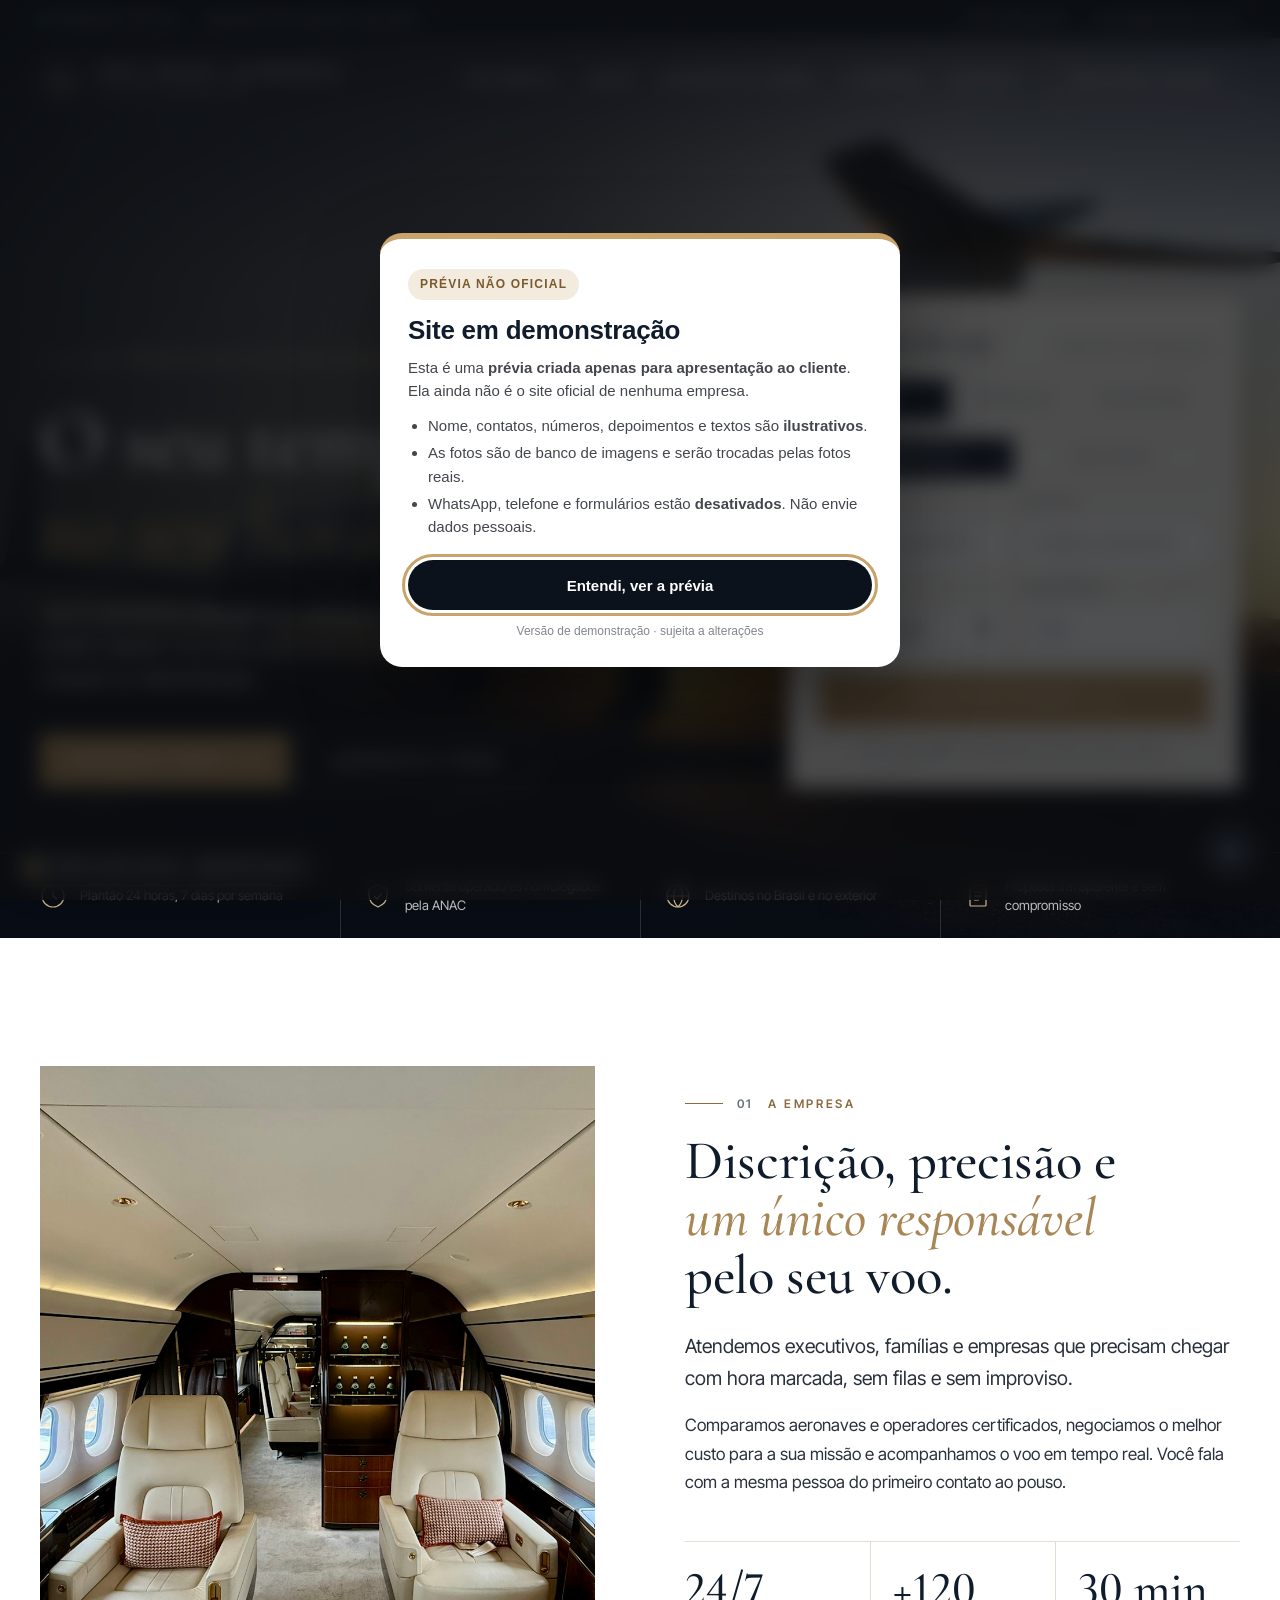
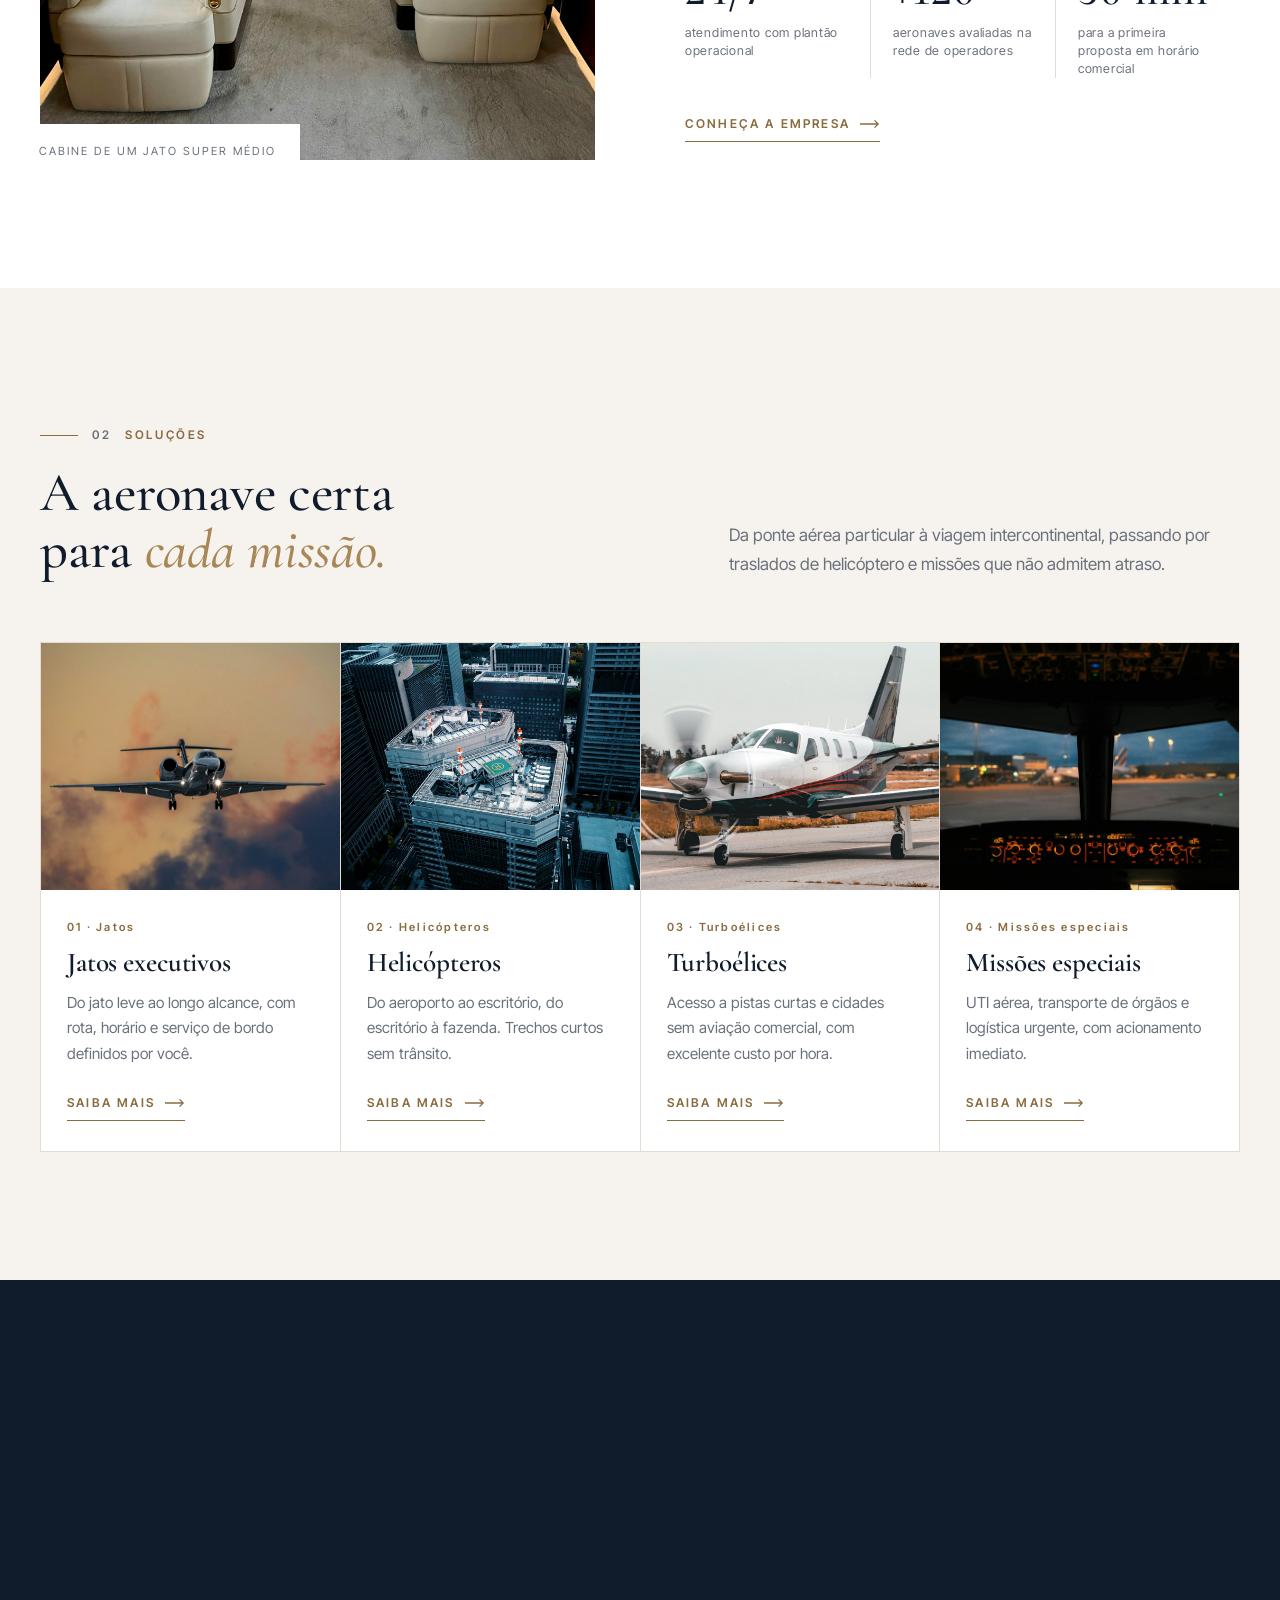
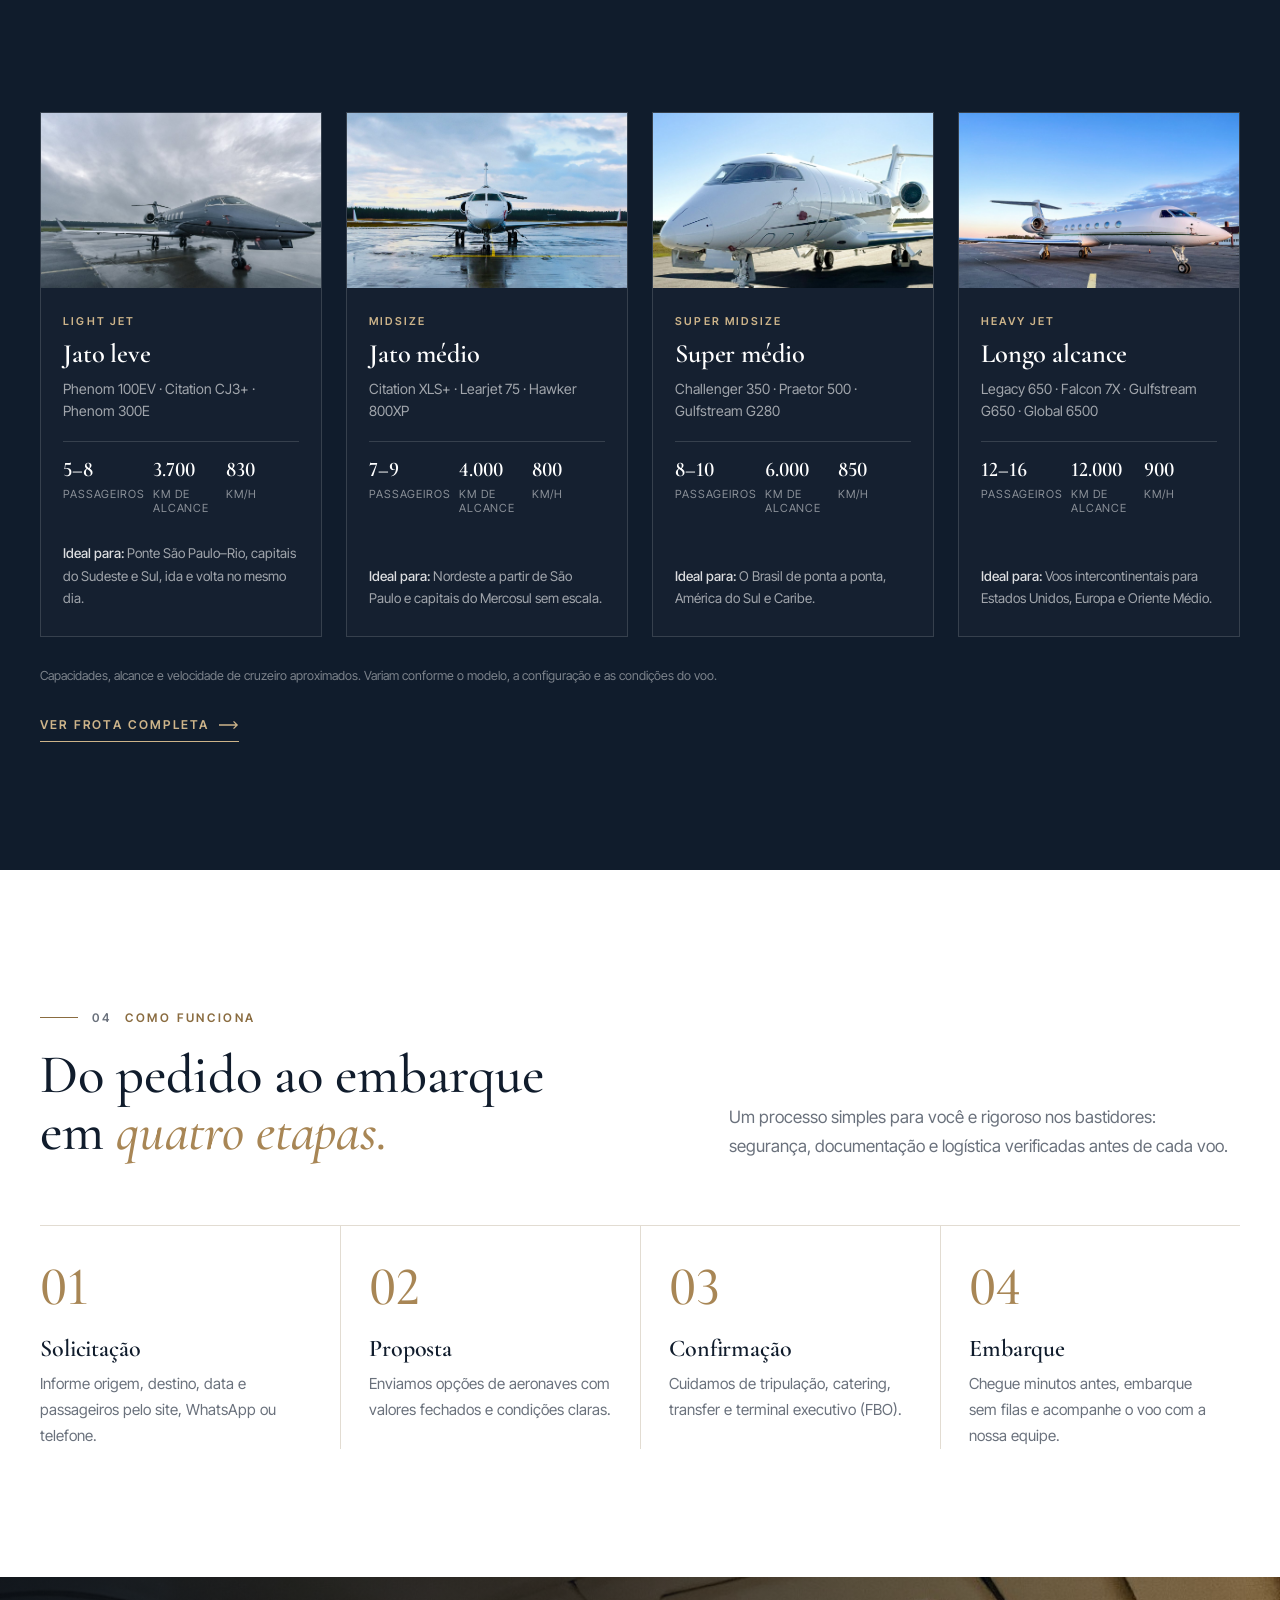
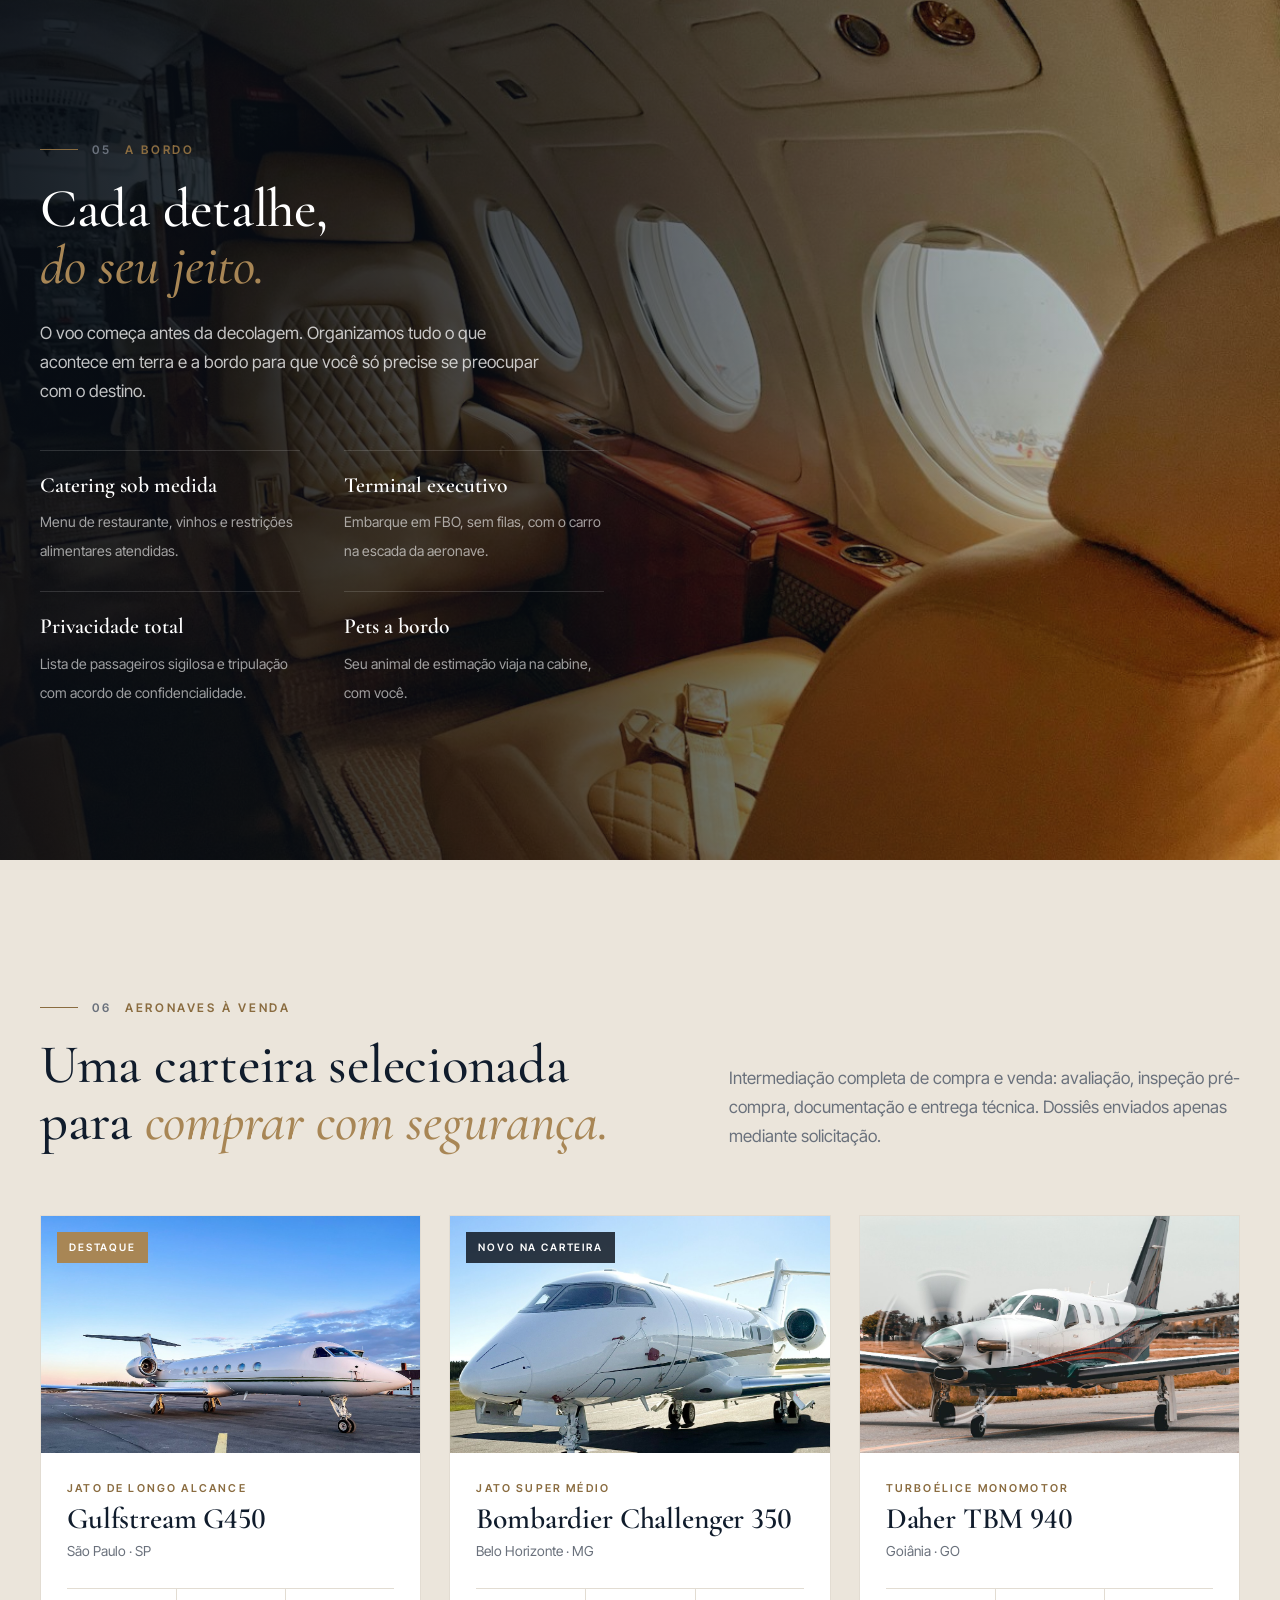
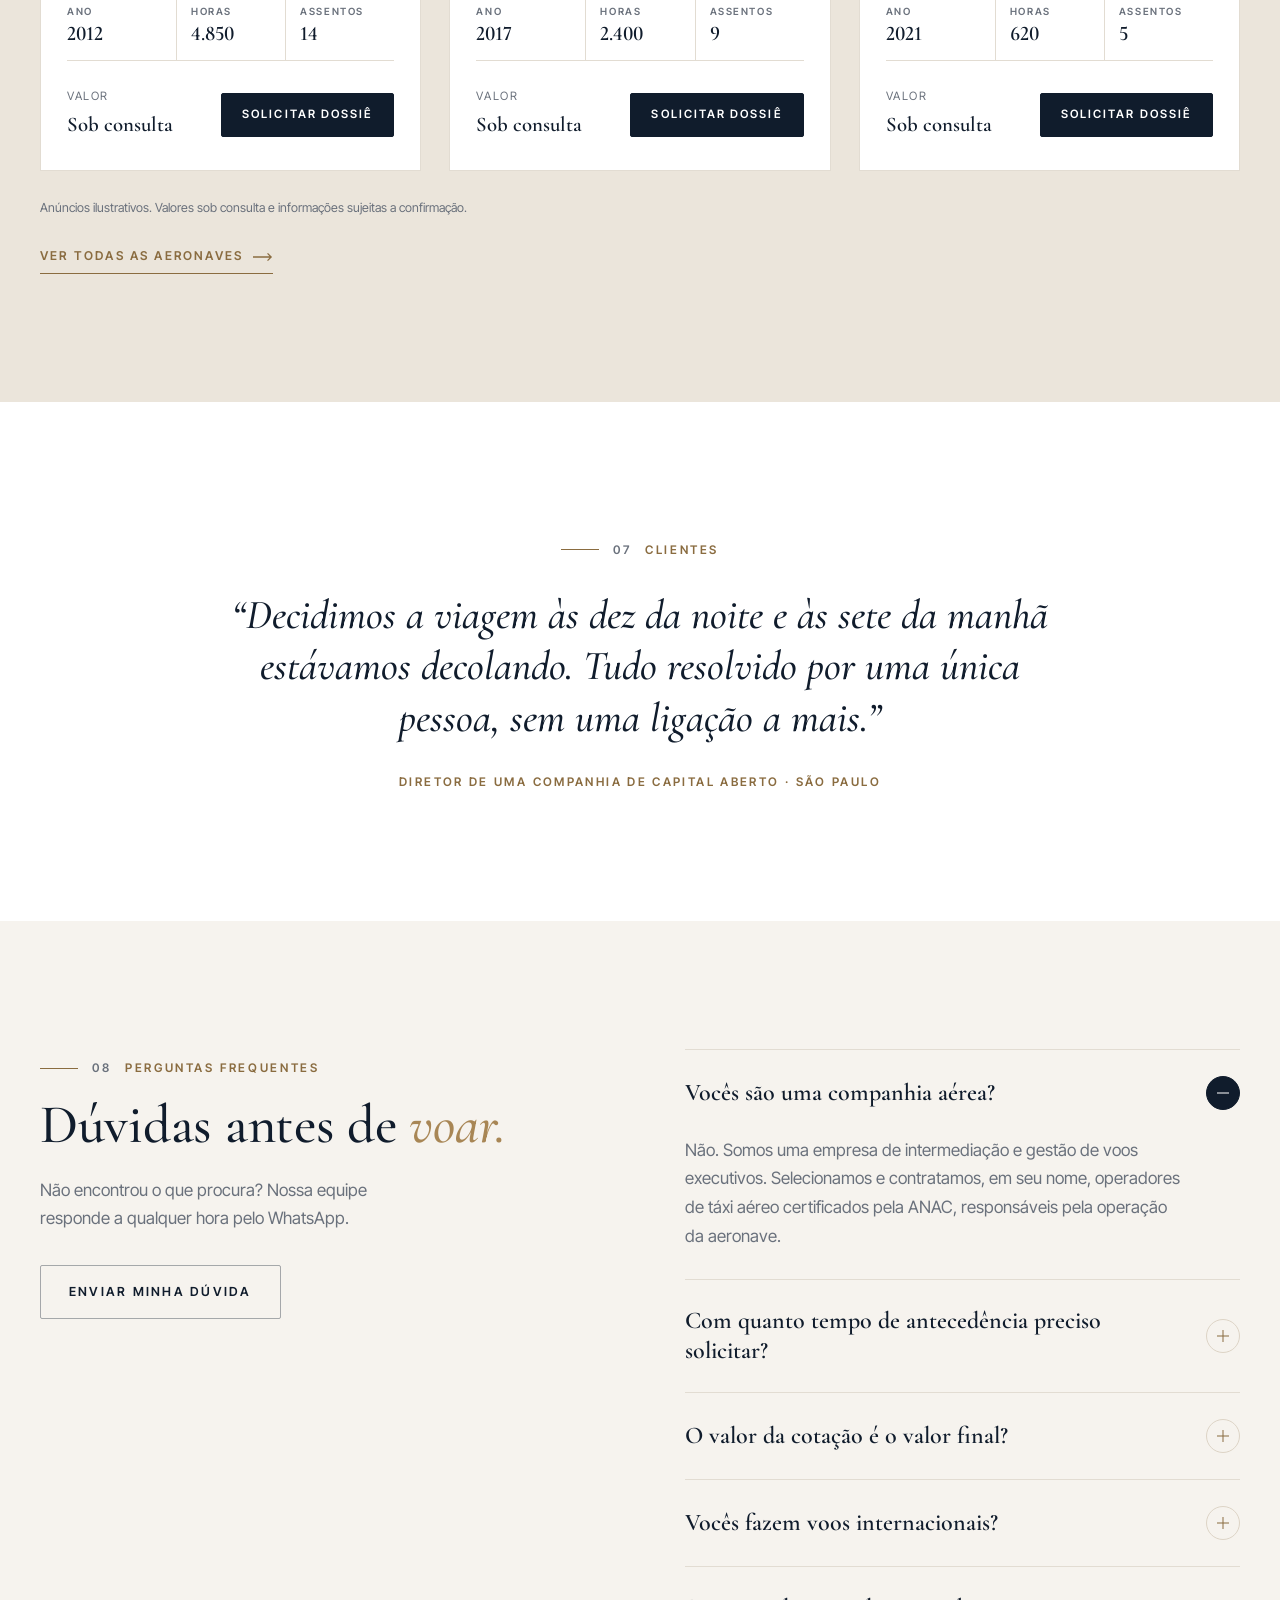
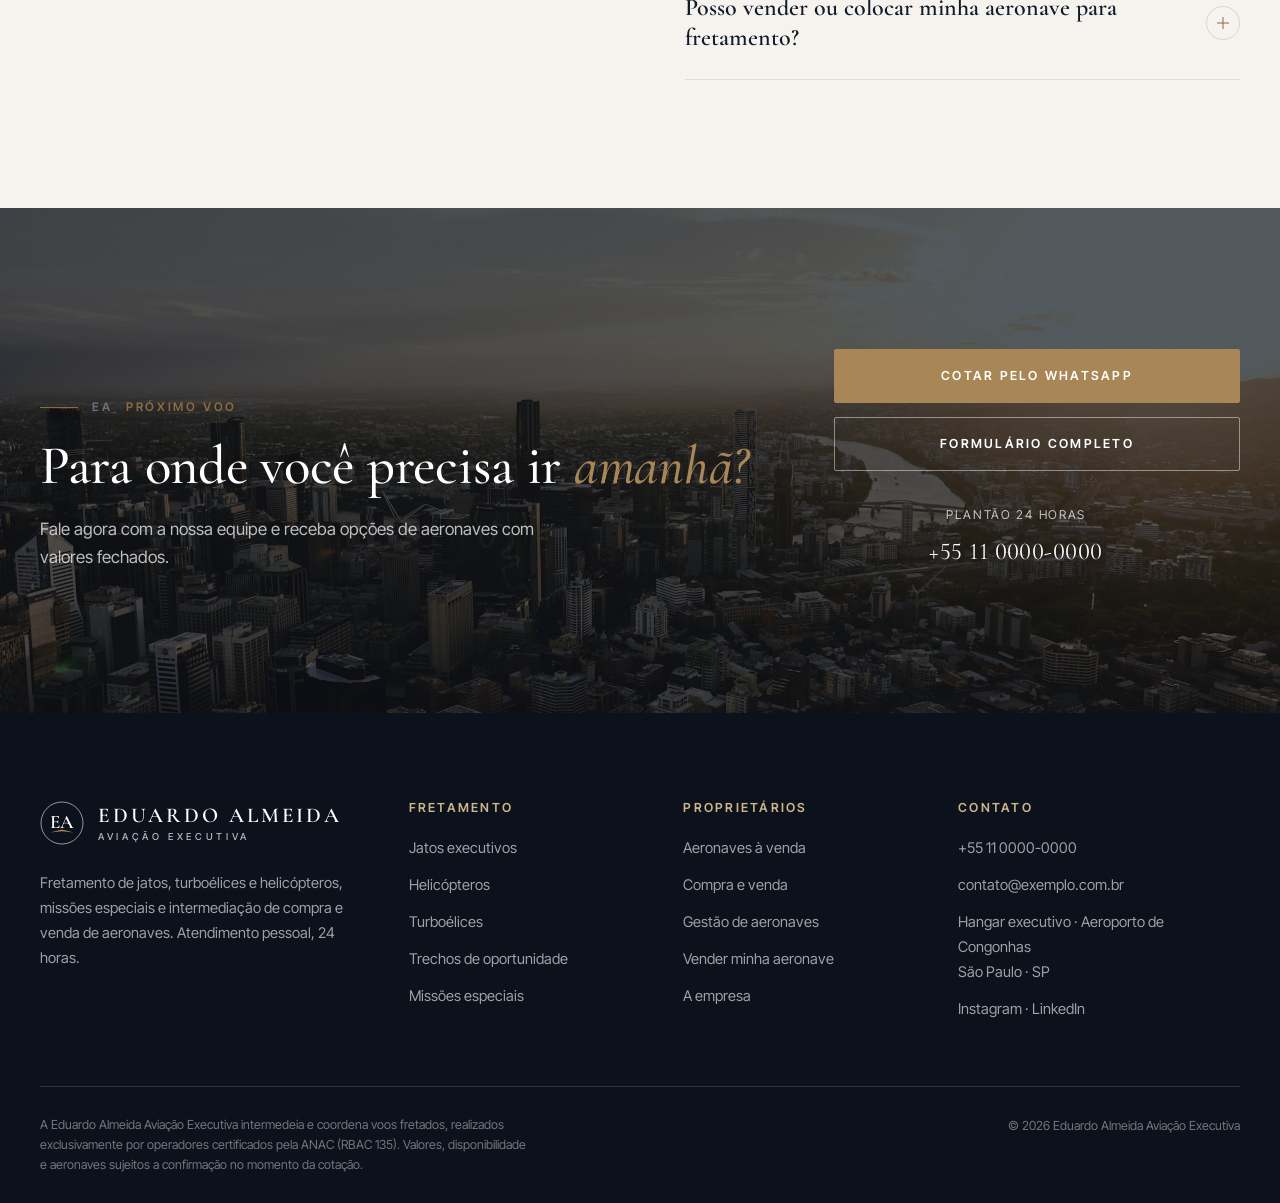
==== index.html @ 57ea8560 "Site Eduardo Almeida Aviação Executiva: 6 páginas, frota, aeronaves à venda e modo prévia Co-Authore" ====
<!DOCTYPE html>
<html lang="pt-BR">
<head>
<meta charset="utf-8">
<meta name="viewport" content="width=device-width, initial-scale=1, viewport-fit=cover">
<title>Eduardo Almeida · Aviação Executiva</title>
<meta name="description" content="Fretamento de jatos executivos, turboélices e helicópteros, missões especiais e compra e venda de aeronaves. Atendimento pessoal 24 horas.">
<meta name="robots" content="noindex, nofollow">
<meta name="theme-color" content="#0b121c">
<script>document.documentElement.classList.add("js")</script>
<link rel="preconnect" href="https://fonts.googleapis.com">
<link rel="preconnect" href="https://fonts.gstatic.com" crossorigin>
<link rel="stylesheet" href="https://fonts.googleapis.com/css2?family=Cormorant+Garamond:ital,wght@0,500;0,600;0,700;1,500&family=Inter+Tight:wght@400;500;600&display=swap">
<link rel="stylesheet" href="style.css">
<script src="preview.js"></script>
</head>
<body data-page="home">

<main id="conteudo">

  <!-- HERO -->
  <section class="hero" aria-label="Apresentação">
    <div class="hero__bg"><img src="img/hero-jato.jpg" alt="" width="2200" height="1467" fetchpriority="high"></div>
    <div class="hero__wrap">
      <div class="wrap hero__grid">
        <div>
          <span class="label"><b>EA</b> Aviação executiva sob demanda</span>
          <h1>O seu tempo, <em>no seu horário.</em></h1>
          <p class="hero__lead lead">Jatos executivos, turboélices e helicópteros para agendas que não podem esperar. Um único ponto de contato cuida de cada detalhe, da cotação ao desembarque.</p>
          <div class="hero__actions">
            <a class="btn" href="#frota">Conhecer a frota <svg class="arr" viewBox="0 0 22 10" aria-hidden="true"><path d="M0 5h20M16 1l4 4-4 4"/></svg></a>
            <a class="btn btn--light" href="aeronaves.html">Aeronaves à venda</a>
          </div>
        </div>

        <form class="quote" data-wa="Olá! Gostaria de uma cotação de voo:" data-trip id="cotacao-rapida">
          <div class="quote__t"><h2>Cotação de voo</h2><span>Resposta em minutos</span></div>
          <div class="seg" style="--n:3" role="radiogroup" aria-label="Tipo de aeronave">
            <label><input type="radio" name="aeronave" value="Jato executivo" data-label="Aeronave" checked><span>Jato</span></label>
            <label><input type="radio" name="aeronave" value="Turboélice" data-label="Aeronave"><span>Turboélice</span></label>
            <label><input type="radio" name="aeronave" value="Helicóptero" data-label="Aeronave"><span>Helicóptero</span></label>
          </div>
          <div class="seg" role="radiogroup" aria-label="Trecho">
            <label><input type="radio" name="trecho" value="Somente ida" data-label="Trecho" checked><span>Somente ida</span></label>
            <label><input type="radio" name="trecho" value="Ida e volta" data-label="Trecho"><span>Ida e volta</span></label>
          </div>
          <div class="fields">
            <label class="field"><span>Origem</span><input name="origem" data-label="Origem" placeholder="Cidade ou aeroporto" required autocomplete="off"></label>
            <label class="field"><span>Destino</span><input name="destino" data-label="Destino" placeholder="Cidade ou aeroporto" required autocomplete="off"></label>
            <label class="field"><span>Data de ida</span><input type="date" name="ida" data-label="Ida" required></label>
            <label class="field" data-volta><span>Data de volta</span><input type="date" name="volta" data-label="Volta"></label>
            <label class="field"><span>Passageiros</span>
              <select name="pax" data-label="Passageiros">
                <option>1 a 4</option><option>5 a 8</option><option>9 a 12</option><option>13 ou mais</option>
              </select>
            </label>
          </div>
          <button class="btn btn--block" type="submit">Solicitar cotação <svg class="arr" viewBox="0 0 22 10" aria-hidden="true"><path d="M0 5h20M16 1l4 4-4 4"/></svg></button>
          <p class="quote__note">Sem compromisso. Atendimento 24 horas, todos os dias.</p>
        </form>
      </div>

      <div class="hero__foot">
        <div class="wrap">
          <ul>
            <li><svg viewBox="0 0 26 26" aria-hidden="true"><circle cx="13" cy="13" r="11"/><path d="M13 7v6l4 3"/></svg>Plantão 24 horas, 7 dias por semana</li>
            <li><svg viewBox="0 0 26 26" aria-hidden="true"><path d="M13 2 4 6v6c0 6 4 10 9 12 5-2 9-6 9-12V6z"/><path d="m9 13 3 3 5-6"/></svg>Somente operadores homologados pela ANAC</li>
            <li><svg viewBox="0 0 26 26" aria-hidden="true"><circle cx="13" cy="13" r="11"/><path d="M2 13h22M13 2c3 3 4.5 7 4.5 11S16 21 13 24M13 2c-3 3-4.5 7-4.5 11S10 21 13 24"/></svg>Destinos no Brasil e no exterior</li>
            <li><svg viewBox="0 0 26 26" aria-hidden="true"><rect x="5" y="3" width="16" height="20" rx="1"/><path d="M9 9h8M9 13h8M9 17h5"/></svg>Proposta transparente e sem compromisso</li>
          </ul>
        </div>
      </div>
    </div>
  </section>

  <!-- A EMPRESA -->
  <section class="section section--paper">
    <div class="wrap split">
      <figure class="split__media rv" style="margin:0">
        <img src="img/cabine-2.jpg" alt="Cabine de jato executivo com poltronas de couro" loading="lazy" width="1600" height="1067">
        <figcaption>Cabine de um jato super médio</figcaption>
      </figure>
      <div class="split__body rv" style="--d:.1s">
        <span class="label"><b>01</b> A empresa</span>
        <h2>Discrição, precisão e <em>um único responsável</em> pelo seu voo.</h2>
        <p class="lead">Atendemos executivos, famílias e empresas que precisam chegar com hora marcada, sem filas e sem improviso.</p>
        <p>Comparamos aeronaves e operadores certificados, negociamos o melhor custo para a sua missão e acompanhamos o voo em tempo real. Você fala com a mesma pessoa do primeiro contato ao pouso.</p>
        <div class="stats">
          <div><b>24/7</b><span>atendimento com plantão operacional</span></div>
          <div><b>+120</b><span>aeronaves avaliadas na rede de operadores</span></div>
          <div><b>30 min</b><span>para a primeira proposta em horário comercial</span></div>
        </div>
        <a class="link" href="sobre.html">Conheça a empresa <svg class="arr" viewBox="0 0 22 10" aria-hidden="true"><path d="M0 5h20M16 1l4 4-4 4"/></svg></a>
      </div>
    </div>
  </section>

  <!-- SOLUÇÕES -->
  <section class="section">
    <div class="wrap">
      <div class="head rv">
        <div>
          <span class="label"><b>02</b> Soluções</span>
          <h2>A aeronave certa para <em>cada missão.</em></h2>
        </div>
        <p>Da ponte aérea particular à viagem intercontinental, passando por traslados de helicóptero e missões que não admitem atraso.</p>
      </div>
      <div class="services">
        <article class="svc rv">
          <div class="svc__img"><img src="img/jato-voo.jpg" alt="Jato executivo em voo ao entardecer" loading="lazy" width="800" height="660"></div>
          <div class="svc__b">
            <span class="svc__n">01 · Jatos</span>
            <h3>Jatos executivos</h3>
            <p>Do jato leve ao longo alcance, com rota, horário e serviço de bordo definidos por você.</p>
            <a class="link" href="servicos.html#jatos">Saiba mais <svg class="arr" viewBox="0 0 22 10" aria-hidden="true"><path d="M0 5h20M16 1l4 4-4 4"/></svg></a>
          </div>
        </article>
        <article class="svc rv" style="--d:.08s">
          <div class="svc__img"><img src="img/heliponto.jpg" alt="Heliponto no topo de edifício corporativo" loading="lazy" width="800" height="660"></div>
          <div class="svc__b">
            <span class="svc__n">02 · Helicópteros</span>
            <h3>Helicópteros</h3>
            <p>Do aeroporto ao escritório, do escritório à fazenda. Trechos curtos sem trânsito.</p>
            <a class="link" href="servicos.html#helicopteros">Saiba mais <svg class="arr" viewBox="0 0 22 10" aria-hidden="true"><path d="M0 5h20M16 1l4 4-4 4"/></svg></a>
          </div>
        </article>
        <article class="svc rv" style="--d:.16s">
          <div class="svc__img"><img src="img/turbo-tbm.jpg" alt="Turboélice executivo na pista" loading="lazy" width="800" height="660"></div>
          <div class="svc__b">
            <span class="svc__n">03 · Turboélices</span>
            <h3>Turboélices</h3>
            <p>Acesso a pistas curtas e cidades sem aviação comercial, com excelente custo por hora.</p>
            <a class="link" href="servicos.html#turboelices">Saiba mais <svg class="arr" viewBox="0 0 22 10" aria-hidden="true"><path d="M0 5h20M16 1l4 4-4 4"/></svg></a>
          </div>
        </article>
        <article class="svc rv" style="--d:.24s">
          <div class="svc__img"><img src="img/cockpit.jpg" alt="Cabine de comando à noite" loading="lazy" width="800" height="660"></div>
          <div class="svc__b">
            <span class="svc__n">04 · Missões especiais</span>
            <h3>Missões especiais</h3>
            <p>UTI aérea, transporte de órgãos e logística urgente, com acionamento imediato.</p>
            <a class="link" href="servicos.html#missoes">Saiba mais <svg class="arr" viewBox="0 0 22 10" aria-hidden="true"><path d="M0 5h20M16 1l4 4-4 4"/></svg></a>
          </div>
        </article>
      </div>
    </div>
  </section>

  <!-- FROTA -->
  <section class="section section--dark" id="frota">
    <div class="wrap">
      <div class="head rv">
        <div>
          <span class="label"><b>03</b> Frota</span>
          <h2>Categorias para cada distância e <em>cada grupo.</em></h2>
        </div>
        <p>Trabalhamos com uma rede de operadores certificados para indicar a aeronave mais adequada ao trecho, ao número de passageiros e ao seu orçamento.</p>
      </div>
      <div class="tabs rv" role="tablist" aria-label="Categorias da frota" data-filter="#frota-home">
        <button type="button" role="tab" data-cat="jatos" aria-selected="true">Jatos executivos</button>
        <button type="button" role="tab" data-cat="turbo" aria-selected="false">Turboélices</button>
        <button type="button" role="tab" data-cat="heli" aria-selected="false">Helicópteros</button>
      </div>
      <div class="fleet" id="frota-home" data-frota></div>
      <p class="fleet-note">Capacidades, alcance e velocidade de cruzeiro aproximados. Variam conforme o modelo, a configuração e as condições do voo.</p>
      <a class="link" style="margin-top:28px" href="frota.html">Ver frota completa <svg class="arr" viewBox="0 0 22 10" aria-hidden="true"><path d="M0 5h20M16 1l4 4-4 4"/></svg></a>
    </div>
  </section>

  <!-- COMO FUNCIONA -->
  <section class="section section--paper">
    <div class="wrap">
      <div class="head rv">
        <div>
          <span class="label"><b>04</b> Como funciona</span>
          <h2>Do pedido ao embarque em <em>quatro etapas.</em></h2>
        </div>
        <p>Um processo simples para você e rigoroso nos bastidores: segurança, documentação e logística verificadas antes de cada voo.</p>
      </div>
      <ol class="steps">
        <li class="rv"><h3>Solicitação</h3><p>Informe origem, destino, data e passageiros pelo site, WhatsApp ou telefone.</p></li>
        <li class="rv" style="--d:.08s"><h3>Proposta</h3><p>Enviamos opções de aeronaves com valores fechados e condições claras.</p></li>
        <li class="rv" style="--d:.16s"><h3>Confirmação</h3><p>Cuidamos de tripulação, catering, transfer e terminal executivo (FBO).</p></li>
        <li class="rv" style="--d:.24s"><h3>Embarque</h3><p>Chegue minutos antes, embarque sem filas e acompanhe o voo com a nossa equipe.</p></li>
      </ol>
    </div>
  </section>

  <!-- EXPERIÊNCIA -->
  <section class="feature">
    <img src="img/cabine-couro.jpg" alt="" loading="lazy" width="1200" height="800">
    <div class="wrap rv">
      <span class="label"><b>05</b> A bordo</span>
      <h2>Cada detalhe, <em>do seu jeito.</em></h2>
      <p>O voo começa antes da decolagem. Organizamos tudo o que acontece em terra e a bordo para que você só precise se preocupar com o destino.</p>
      <div class="perks">
        <div><b>Catering sob medida</b><span>Menu de restaurante, vinhos e restrições alimentares atendidas.</span></div>
        <div><b>Terminal executivo</b><span>Embarque em FBO, sem filas, com o carro na escada da aeronave.</span></div>
        <div><b>Privacidade total</b><span>Lista de passageiros sigilosa e tripulação com acordo de confidencialidade.</span></div>
        <div><b>Pets a bordo</b><span>Seu animal de estimação viaja na cabine, com você.</span></div>
      </div>
    </div>
  </section>

  <!-- AERONAVES À VENDA -->
  <section class="section section--stone">
    <div class="wrap">
      <div class="head rv">
        <div>
          <span class="label"><b>06</b> Aeronaves à venda</span>
          <h2>Uma carteira selecionada para <em>comprar com segurança.</em></h2>
        </div>
        <p>Intermediação completa de compra e venda: avaliação, inspeção pré-compra, documentação e entrega técnica. Dossiês enviados apenas mediante solicitação.</p>
      </div>
      <div class="listings" data-venda="3"></div>
      <p class="disclaimer">Anúncios ilustrativos. Valores sob consulta e informações sujeitas a confirmação.</p>
      <a class="link" style="margin-top:28px" href="aeronaves.html">Ver todas as aeronaves <svg class="arr" viewBox="0 0 22 10" aria-hidden="true"><path d="M0 5h20M16 1l4 4-4 4"/></svg></a>
    </div>
  </section>

  <!-- DEPOIMENTO -->
  <section class="section section--paper">
    <div class="wrap quote-block rv">
      <span class="label"><b>07</b> Clientes</span>
      <blockquote style="margin-top:30px">“Decidimos a viagem às dez da noite e às sete da manhã estávamos decolando. Tudo resolvido por uma única pessoa, sem uma ligação a mais.”</blockquote>
      <cite>Diretor de uma companhia de capital aberto · São Paulo</cite>
    </div>
  </section>

  <!-- FAQ -->
  <section class="section">
    <div class="wrap split split--top">
      <div class="rv">
        <span class="label"><b>08</b> Perguntas frequentes</span>
        <h2 style="margin-top:18px">Dúvidas antes de <em>voar.</em></h2>
        <p style="margin-top:22px;color:var(--mute);max-width:40ch">Não encontrou o que procura? Nossa equipe responde a qualquer hora pelo WhatsApp.</p>
        <a class="btn btn--line" style="margin-top:32px" data-wa-msg="Olá! Tenho uma dúvida sobre voo executivo." href="#">Enviar minha dúvida</a>
      </div>
      <div class="faq rv" style="--d:.1s">
        <details open><summary>Vocês são uma companhia aérea?<i aria-hidden="true"></i></summary><p>Não. Somos uma empresa de intermediação e gestão de voos executivos. Selecionamos e contratamos, em seu nome, operadores de táxi aéreo certificados pela ANAC, responsáveis pela operação da aeronave.</p></details>
        <details><summary>Com quanto tempo de antecedência preciso solicitar?<i aria-hidden="true"></i></summary><p>Quanto antes, mais opções. Mas organizamos voos com poucas horas de antecedência, inclusive à noite, nos fins de semana e em feriados, conforme a disponibilidade das aeronaves.</p></details>
        <details><summary>O valor da cotação é o valor final?<i aria-hidden="true"></i></summary><p>Sim. A proposta informa o valor total da aeronave para a missão, com taxas aeroportuárias, pernoite da tripulação e reposicionamento. Qualquer item opcional, como catering especial, aparece separado.</p></details>
        <details><summary>Vocês fazem voos internacionais?<i aria-hidden="true"></i></summary><p>Sim. Coordenamos autorizações de sobrevoo, despacho aduaneiro, imigração e escalas técnicas para destinos na América do Sul, Estados Unidos, Europa e outros continentes.</p></details>
        <details><summary>Posso vender ou colocar minha aeronave para fretamento?<i aria-hidden="true"></i></summary><p>Sim. Fazemos a avaliação de mercado, a divulgação discreta para compradores qualificados e todo o acompanhamento da negociação. Também apresentamos opções de gestão e agregação a operadores para gerar receita com a aeronave.</p></details>
      </div>
    </div>
  </section>

  <!-- CTA -->
  <section class="cta">
    <img src="img/cidade.jpg" alt="" loading="lazy" width="2000" height="1333">
    <div class="wrap">
      <div class="rv">
        <span class="label"><b>EA</b> Próximo voo</span>
        <h2>Para onde você precisa ir <em>amanhã?</em></h2>
        <p>Fale agora com a nossa equipe e receba opções de aeronaves com valores fechados.</p>
      </div>
      <div class="cta__actions rv" style="--d:.1s">
        <a class="btn" data-wa-msg="Olá! Gostaria de cotar um voo executivo." href="#">Cotar pelo WhatsApp</a>
        <a class="btn btn--light" href="contato.html#cotacao">Formulário completo</a>
        <p class="cta__phone">Plantão 24 horas<a data-tel href="#">+55 11 0000-0000</a></p>
      </div>
    </div>
  </section>
</main>

<script src="script.js"></script>
</body>
</html>
---- style.css ----
/* Eduardo Almeida · Aviação Executiva
   Linguagem corporativa para clientes de ticket alto:
   navy profundo + marfim + toques de champanhe, serifa de display (Cormorant Garamond)
   com sans de leitura (Inter Tight), grade rígida, filetes finos e cantos retos. */
:root {
  --ink: #0b121c;
  --navy: #101c2c;
  --navy-2: #172840;
  --navy-3: #22385a;
  --ivory: #f6f3ee;
  --stone: #ebe5db;
  --stone-2: #ddd4c6;
  --paper: #ffffff;
  --brass: #a88655;
  --brass-dk: #8a6c40;
  --brass-lt: #cdb48a;
  --text: #29313c;
  --mute: #6a717c;
  --line: #e2dcd2;
  --line-dk: rgba(255, 255, 255, .14);
  --wa: #1f9d55;

  --serif: "Cormorant Garamond", "Times New Roman", Georgia, serif;
  --sans: "Inter Tight", "Helvetica Neue", Arial, sans-serif;

  --max: 1240px;
  --gutter: clamp(20px, 4vw, 40px);
  --section: clamp(72px, 10vw, 140px);
  --r: 2px;
  --ease: cubic-bezier(.2, .7, .2, 1);
  --head-h: 84px;
  color-scheme: light;
}

*, *::before, *::after { box-sizing: border-box; }
[hidden] { display: none !important; }
html { scroll-behavior: smooth; scroll-padding-top: 110px; -webkit-text-size-adjust: 100%; }
body {
  margin: 0; font-family: var(--sans); font-size: 1.0625rem; line-height: 1.7; font-weight: 400;
  color: var(--text); background: var(--ivory); overflow-x: hidden; -webkit-font-smoothing: antialiased; font-variant-numeric: lining-nums;
}
img { max-width: 100%; height: auto; display: block; }
a { color: inherit; text-decoration: none; }
b, strong { font-weight: 600; }
p { margin: 0; }
h1, h2, h3, h4 { margin: 0; font-family: var(--serif); font-weight: 600; color: var(--navy); line-height: 1.05; text-wrap: balance; letter-spacing: -.005em; }
h1 { font-size: clamp(2.9rem, 1.6rem + 4.6vw, 5.6rem); font-weight: 500; }
h2 { font-size: clamp(2.2rem, 1.5rem + 2.4vw, 3.6rem); font-weight: 500; }
h3 { font-size: clamp(1.5rem, 1.25rem + .7vw, 1.9rem); }
h4 { font-family: var(--sans); font-size: .78rem; font-weight: 600; letter-spacing: .18em; text-transform: uppercase; color: var(--brass-dk); }
em.it, h1 em, h2 em { font-style: italic; font-weight: 500; color: var(--brass); }
:focus-visible { outline: 2px solid var(--brass); outline-offset: 3px; }
::selection { background: var(--brass-lt); color: var(--ink); }
.sr { position: absolute; width: 1px; height: 1px; overflow: hidden; clip: rect(0 0 0 0); white-space: nowrap; }
.skip { position: absolute; left: 16px; top: -60px; z-index: 200; background: var(--brass); color: #fff; padding: 10px 14px; }
.skip:focus { top: 12px; }

.wrap { width: 100%; max-width: calc(var(--max) + var(--gutter) * 2); margin-inline: auto; padding-inline: var(--gutter); }
.section { padding-block: var(--section); }
.section--paper { background: var(--paper); }
.section--stone { background: var(--stone); }
.section--dark { background: var(--navy); color: rgba(255, 255, 255, .78); }
.section--ink { background: var(--ink); color: rgba(255, 255, 255, .78); }
.section--dark h2, .section--dark h3, .section--ink h2, .section--ink h3 { color: #fff; }

/* rótulo numerado de seção */
.label { display: inline-flex; align-items: center; gap: 14px; font-size: .74rem; font-weight: 600; letter-spacing: .22em; text-transform: uppercase; color: var(--brass-dk); }
.label::before { content: ""; width: 38px; height: 1px; background: currentColor; }
.label b { font-weight: 600; color: var(--mute); }
.section--dark .label, .section--ink .label, .hero .label, .page-hero .label { color: var(--brass-lt); }
.section--dark .label b, .section--ink .label b, .hero .label b, .page-hero .label b { color: rgba(255, 255, 255, .55); }

.head { display: grid; grid-template-columns: minmax(0, 1.1fr) minmax(0, .9fr); gap: 24px 64px; align-items: end; margin-bottom: clamp(40px, 5vw, 72px); }
.head h2 { margin-top: 18px; }
.head p { color: var(--mute); max-width: 52ch; }
.section--dark .head p, .section--ink .head p { color: rgba(255, 255, 255, .62); }
.head--single { grid-template-columns: minmax(0, 1fr); max-width: 820px; }
.lead { font-size: clamp(1.08rem, 1rem + .3vw, 1.22rem); line-height: 1.65; }

/* botões */
.btn {
  --bg: var(--brass); --fg: #fff; --bd: var(--brass);
  display: inline-flex; align-items: center; justify-content: center; gap: 12px; min-height: 54px; padding: 0 28px;
  background: var(--bg); color: var(--fg); border: 1px solid var(--bd); border-radius: var(--r);
  font: 600 .78rem/1 var(--sans); letter-spacing: .18em; text-transform: uppercase; cursor: pointer;
  transition: background .25s, color .25s, border-color .25s, transform .25s var(--ease);
}
.btn:hover { --bg: var(--brass-dk); --bd: var(--brass-dk); }
.btn svg { width: 18px; height: 18px; flex: none; fill: currentColor; }
.btn .arr { width: 22px; height: 10px; fill: none; stroke: currentColor; stroke-width: 1.4; transition: transform .25s var(--ease); }
.btn:hover .arr { transform: translateX(4px); }
.btn--line { --bg: transparent; --fg: var(--navy); --bd: rgba(16, 28, 44, .35); }
.btn--line:hover { --bg: var(--navy); --fg: #fff; --bd: var(--navy); }
.btn--light { --bg: transparent; --fg: #fff; --bd: rgba(255, 255, 255, .45); }
.btn--light:hover { --bg: #fff; --fg: var(--navy); --bd: #fff; }
.btn--navy { --bg: var(--navy); --fg: #fff; --bd: var(--navy); }
.btn--navy:hover { --bg: var(--navy-3); --bd: var(--navy-3); }
.btn--sm { min-height: 44px; padding: 0 20px; font-size: .72rem; }
.btn--block { width: 100%; }
.link { display: inline-flex; align-items: center; gap: 10px; font-size: .76rem; font-weight: 600; letter-spacing: .18em; text-transform: uppercase; color: var(--brass-dk); border-bottom: 1px solid currentColor; padding-bottom: 6px; }
.link .arr { width: 20px; height: 10px; fill: none; stroke: currentColor; stroke-width: 1.4; transition: transform .25s var(--ease); }
.link:hover .arr { transform: translateX(4px); }
.section--dark .link, .section--ink .link { color: var(--brass-lt); }

/* ---------- cabeçalho ---------- */
.util { position: relative; z-index: 60; background: var(--ink); color: rgba(255, 255, 255, .62); font-size: .74rem; letter-spacing: .06em; }
.util .wrap { display: flex; align-items: center; justify-content: space-between; gap: 20px; min-height: 38px; }
.util__l, .util__r { display: flex; align-items: center; gap: 22px; }
.util a:hover { color: #fff; }
.util .dot { display: inline-block; width: 6px; height: 6px; border-radius: 50%; background: #3ccf7a; margin-right: 8px; box-shadow: 0 0 0 3px rgba(60, 207, 122, .18); vertical-align: 1px; }
.topbar { position: absolute; left: 0; right: 0; top: 38px; z-index: 50; color: #fff; transition: background .35s, color .35s, box-shadow .35s; }
.topbar.is-fixed { position: fixed; top: 0; background: rgba(246, 243, 238, .97); color: var(--navy); box-shadow: 0 1px 0 var(--line); -webkit-backdrop-filter: blur(12px); backdrop-filter: blur(12px); animation: drop .4s var(--ease); }
@keyframes drop { from { transform: translateY(-100%); } to { transform: none; } }
.topbar__in { display: flex; align-items: center; gap: 32px; height: var(--head-h); border-bottom: 1px solid var(--line-dk); }
.topbar.is-fixed .topbar__in { border-bottom-color: transparent; height: 72px; }
.brand { display: flex; align-items: center; gap: 14px; flex: none; }
.brand__mark { width: 44px; height: 44px; flex: none; }
.brand__mark .ring { fill: none; stroke: currentColor; stroke-width: 1; opacity: .55; }
.brand__mark text { font-family: var(--serif); font-size: 19px; font-weight: 600; fill: currentColor; letter-spacing: .5px; }
.brand__mark .wing { fill: var(--brass-lt); }
.topbar.is-fixed .brand__mark .wing, .foot .brand__mark .wing { fill: var(--brass); }
.brand__txt { display: flex; flex-direction: column; line-height: 1; }
.brand__txt b { font-family: var(--serif); font-size: 1.32rem; font-weight: 600; letter-spacing: .14em; text-transform: uppercase; }
.brand__txt small { margin-top: 6px; font-size: .6rem; font-weight: 500; letter-spacing: .38em; text-transform: uppercase; opacity: .7; }
.nav { display: flex; align-items: center; gap: clamp(18px, 2.2vw, 34px); margin-left: auto; }
.nav a { position: relative; font-size: .74rem; font-weight: 500; letter-spacing: .16em; text-transform: uppercase; padding: 8px 0; opacity: .85; transition: opacity .2s; }
.nav a::after { content: ""; position: absolute; left: 0; right: 100%; bottom: 0; height: 1px; background: var(--brass-lt); transition: right .3s var(--ease); }
.nav a:hover, .nav a[aria-current="page"] { opacity: 1; }
.nav a:hover::after, .nav a[aria-current="page"]::after { right: 0; }
.topbar.is-fixed .nav a::after { background: var(--brass); }
.nav .nav__cta { display: none; }
.topbar__cta { flex: none; }
.topbar:not(.is-fixed) .topbar__cta { --bg: transparent; --bd: rgba(255, 255, 255, .5); }
.topbar:not(.is-fixed) .topbar__cta:hover { --bg: var(--brass); --bd: var(--brass); }
.menu { display: none; width: 46px; height: 46px; margin-left: auto; border: 1px solid currentColor; border-radius: var(--r); background: none; color: inherit; cursor: pointer; position: relative; opacity: .9; }
.menu span { position: absolute; left: 13px; right: 13px; height: 1px; background: currentColor; transition: transform .3s var(--ease), top .3s var(--ease); }
.menu span:first-child { top: 18px; }
.menu span:last-child { top: 26px; }
.menu[aria-expanded="true"] span:first-child { top: 22px; transform: rotate(45deg); }
.menu[aria-expanded="true"] span:last-child { top: 22px; transform: rotate(-45deg); }

/* ---------- hero da home ---------- */
.hero { position: relative; min-height: max(720px, 100svh); display: flex; align-items: flex-end; color: #fff; background: var(--ink); overflow: hidden; isolation: isolate; }
.hero__bg { position: absolute; inset: 0; z-index: -2; }
.hero__bg img { width: 100%; height: 100%; object-fit: cover; object-position: 50% 60%; transform: scale(1.06); animation: settle 2.4s var(--ease) forwards; }
@keyframes settle { to { transform: scale(1); } }
.hero::before { content: ""; position: absolute; inset: 0; z-index: -1; background:
  linear-gradient(90deg, rgba(8, 13, 21, .9) 0%, rgba(8, 13, 21, .62) 42%, rgba(8, 13, 21, .1) 75%),
  linear-gradient(0deg, rgba(8, 13, 21, .85) 0%, rgba(8, 13, 21, 0) 45%),
  linear-gradient(180deg, rgba(8, 13, 21, .7) 0%, rgba(8, 13, 21, 0) 26%); }
.hero__grid { display: grid; grid-template-columns: minmax(0, 1.2fr) minmax(340px, .8fr); gap: 48px 72px; align-items: end; padding-top: 190px; padding-bottom: 64px; }
.hero h1 { color: #fff; margin: 26px 0 24px; }
.hero__lead { max-width: 54ch; color: rgba(255, 255, 255, .78); }
.hero__actions { display: flex; flex-wrap: wrap; gap: 14px; margin-top: 40px; }
.hero__foot { border-top: 1px solid var(--line-dk); }
.hero__foot ul { list-style: none; margin: 0; padding: 0; display: grid; grid-template-columns: repeat(4, minmax(0, 1fr)); }
.hero__foot li { display: flex; align-items: center; gap: 14px; padding: 24px 24px 24px 0; font-size: .82rem; color: rgba(255, 255, 255, .72); line-height: 1.4; }
.hero__foot li + li { padding-left: 24px; border-left: 1px solid var(--line-dk); }
.hero__foot svg { width: 26px; height: 26px; flex: none; fill: none; stroke: var(--brass-lt); stroke-width: 1.2; }
.hero__wrap { width: 100%; }

/* painel de cotação */
.quote { background: rgba(246, 243, 238, .97); color: var(--text); border-radius: var(--r); padding: 32px 30px 28px; box-shadow: 0 40px 80px -30px rgba(0, 0, 0, .6); border-top: 2px solid var(--brass); }
.quote__t { display: flex; align-items: baseline; justify-content: space-between; gap: 10px; margin-bottom: 20px; }
.quote__t h2 { font-size: 1.8rem; font-weight: 600; }
.quote__t span { font-size: .68rem; letter-spacing: .16em; text-transform: uppercase; color: var(--mute); white-space: nowrap; }
.seg { display: grid; grid-template-columns: repeat(var(--n, 2), 1fr); border: 1px solid var(--stone-2); border-radius: var(--r); margin-bottom: 14px; }
.seg label { position: relative; cursor: pointer; }
.seg input { position: absolute; opacity: 0; pointer-events: none; }
.seg span { display: flex; align-items: center; justify-content: center; min-height: 42px; padding: 0 8px; font-size: .7rem; font-weight: 600; letter-spacing: .12em; text-transform: uppercase; color: var(--mute); text-align: center; transition: background .2s, color .2s; }
.seg label + label span { border-left: 1px solid var(--stone-2); }
.seg input:checked + span { background: var(--navy); color: #fff; }
.seg input:focus-visible + span { outline: 2px solid var(--brass); outline-offset: -2px; }
.fields { display: grid; grid-template-columns: 1fr 1fr; gap: 12px; }
.fields .full { grid-column: 1 / -1; }
.field { display: flex; flex-direction: column; gap: 6px; }
.field > span { font-size: .66rem; font-weight: 600; letter-spacing: .16em; text-transform: uppercase; color: var(--mute); }
.field input, .field select, .field textarea {
  width: 100%; min-height: 50px; padding: 12px 14px; border: 1px solid var(--stone-2); border-radius: var(--r); background: #fff;
  font: 400 .98rem var(--sans); color: var(--navy); transition: border-color .2s, box-shadow .2s; appearance: none; -webkit-appearance: none;
}
.field select { background-image: url("data:image/svg+xml,%3Csvg xmlns='http://www.w3.org/2000/svg' width='12' height='8'%3E%3Cpath d='M1 1l5 5 5-5' fill='none' stroke='%23a88655' stroke-width='1.5'/%3E%3C/svg%3E"); background-repeat: no-repeat; background-position: right 14px center; padding-right: 36px; }
.field textarea { min-height: 120px; resize: vertical; }
.field input:focus, .field select:focus, .field textarea:focus { outline: none; border-color: var(--brass); box-shadow: 0 0 0 3px rgba(168, 134, 85, .16); }
.quote .btn { margin-top: 18px; }
.quote__note { margin-top: 14px; font-size: .76rem; color: var(--mute); text-align: center; }

/* ---------- cabeçalho das páginas internas ---------- */
.page-hero { position: relative; min-height: 560px; display: flex; align-items: flex-end; color: #fff; background: var(--ink); isolation: isolate; overflow: hidden; }
.page-hero img { position: absolute; inset: 0; width: 100%; height: 100%; object-fit: cover; z-index: -2; }
.page-hero::before { content: ""; position: absolute; inset: 0; z-index: -1; background: linear-gradient(90deg, rgba(8, 13, 21, .9) 0%, rgba(8, 13, 21, .55) 55%, rgba(8, 13, 21, .2) 100%), linear-gradient(0deg, rgba(8, 13, 21, .7), rgba(8, 13, 21, 0) 50%), linear-gradient(180deg, rgba(8, 13, 21, .65), rgba(8, 13, 21, 0) 30%); }
.page-hero .wrap { padding-top: 200px; padding-bottom: 72px; }
.page-hero h1 { color: #fff; margin: 22px 0 20px; max-width: 16ch; }
.page-hero p { max-width: 58ch; color: rgba(255, 255, 255, .78); }
.crumbs { display: flex; gap: 10px; font-size: .7rem; letter-spacing: .16em; text-transform: uppercase; color: rgba(255, 255, 255, .55); margin-bottom: 28px; }
.crumbs a:hover { color: #fff; }

/* ---------- blocos ---------- */
.split { display: grid; grid-template-columns: minmax(0, 1fr) minmax(0, 1fr); gap: clamp(40px, 7vw, 110px); align-items: center; }
.split--top { align-items: start; }
.split__media { position: relative; }
.split__media img { width: 100%; aspect-ratio: 4 / 5; object-fit: cover; }
.split__media--wide img { aspect-ratio: 5 / 4; }
.split__media figcaption { position: absolute; left: -1px; bottom: -1px; background: var(--ivory); padding: 18px 24px 0 0; font-size: .7rem; letter-spacing: .18em; text-transform: uppercase; color: var(--mute); }
.section--paper .split__media figcaption { background: var(--paper); }
.split__body h2 { margin: 18px 0 26px; }
.split__body p + p { margin-top: 16px; }
.split__body .link, .split__body .btn { margin-top: 36px; }

.stats { display: grid; grid-template-columns: repeat(3, minmax(0, 1fr)); border-top: 1px solid var(--line); margin-top: 44px; }
.stats div { padding: 24px 18px 0 0; }
.stats div + div { padding-left: 22px; border-left: 1px solid var(--line); }
.stats b { display: block; font-family: var(--serif); font-size: clamp(2.4rem, 2rem + 1.2vw, 3.2rem); font-weight: 500; line-height: 1; color: var(--navy); }
.stats span { display: block; margin-top: 10px; font-size: .78rem; letter-spacing: .06em; color: var(--mute); line-height: 1.45; }

/* cartões de serviço */
.services { display: grid; grid-template-columns: repeat(4, minmax(0, 1fr)); gap: 1px; background: var(--line); border: 1px solid var(--line); }
.svc { position: relative; display: flex; flex-direction: column; background: var(--paper); overflow: hidden; }
.svc__img { aspect-ratio: 4 / 3.3; overflow: hidden; }
.svc__img img { width: 100%; height: 100%; object-fit: cover; transition: transform 1s var(--ease); }
.svc:hover .svc__img img { transform: scale(1.05); }
.svc__b { display: flex; flex-direction: column; gap: 12px; padding: 28px 26px 30px; flex: 1; }
.svc__n { font-size: .7rem; font-weight: 600; letter-spacing: .2em; color: var(--brass-dk); }
.svc h3 { font-size: 1.7rem; }
.svc p { font-size: .95rem; color: var(--mute); }
.svc .link { margin-top: auto; align-self: flex-start; }
.svc__b > .link { margin-top: 14px; }

/* abas */
.tabs { display: flex; flex-wrap: wrap; gap: 0; border-bottom: 1px solid var(--line-dk); margin-bottom: 44px; }
.tabs button { position: relative; background: none; border: 0; padding: 0 0 18px; margin-right: 40px; color: rgba(255, 255, 255, .5); font: 500 .78rem var(--sans); letter-spacing: .18em; text-transform: uppercase; cursor: pointer; transition: color .2s; }
.tabs button::after { content: ""; position: absolute; left: 0; right: 0; bottom: -1px; height: 2px; background: var(--brass-lt); transform: scaleX(0); transform-origin: left; transition: transform .35s var(--ease); }
.tabs button[aria-selected="true"] { color: #fff; }
.tabs button[aria-selected="true"]::after { transform: none; }
.tabs--light { border-bottom-color: var(--line); }
.tabs--light button { color: var(--mute); }
.tabs--light button[aria-selected="true"] { color: var(--navy); }
.tabs--light button::after { background: var(--brass); }
.tabs button sup { font-size: .6rem; margin-left: 4px; opacity: .7; }

/* frota */
.fleet { display: grid; grid-template-columns: repeat(4, minmax(0, 1fr)); gap: 24px; }
.fleet[data-cols="3"] { grid-template-columns: repeat(3, minmax(0, 1fr)); }
.ac { display: flex; flex-direction: column; border: 1px solid var(--line-dk); background: rgba(255, 255, 255, .02); transition: border-color .3s, background .3s; }
.ac:hover { border-color: rgba(205, 180, 138, .5); background: rgba(255, 255, 255, .04); }
.ac__img { aspect-ratio: 16 / 10; overflow: hidden; }
.ac__img img { width: 100%; height: 100%; object-fit: cover; transition: transform 1s var(--ease); }
.ac:hover .ac__img img { transform: scale(1.05); }
.ac__b { padding: 24px 22px 26px; display: flex; flex-direction: column; gap: 10px; flex: 1; }
.ac__cat { font-size: .68rem; font-weight: 600; letter-spacing: .2em; text-transform: uppercase; color: var(--brass-lt); }
.ac h3 { font-size: 1.65rem; color: #fff; }
.ac__models { font-size: .88rem; color: rgba(255, 255, 255, .6); line-height: 1.5; }
.specs { list-style: none; margin: 10px 0 0; padding: 0; display: grid; grid-template-columns: repeat(3, 1fr); border-top: 1px solid var(--line-dk); }
.specs li { padding: 14px 8px 0 0; font-size: .7rem; letter-spacing: .08em; text-transform: uppercase; color: rgba(255, 255, 255, .5); line-height: 1.3; }
.specs li b { display: block; margin-bottom: 4px; font-family: var(--serif); font-size: 1.3rem; font-weight: 600; letter-spacing: 0; text-transform: none; color: #fff; }
.ac__ideal { margin-top: auto; padding-top: 16px; font-size: .84rem; color: rgba(255, 255, 255, .6); }
.ac__ideal b { color: rgba(255, 255, 255, .85); font-weight: 500; }
.fleet-note { margin-top: 28px; font-size: .78rem; color: rgba(255, 255, 255, .45); }
/* versão clara (página frota) */
.ac--light { border-color: var(--line); background: var(--paper); }
.ac--light:hover { border-color: var(--brass-lt); background: var(--paper); }
.ac--light h3 { color: var(--navy); }
.ac--light .ac__cat { color: var(--brass-dk); }
.ac--light .ac__models, .ac--light .ac__ideal { color: var(--mute); }
.ac--light .ac__ideal b { color: var(--text); }
.ac--light .specs { border-top-color: var(--line); }
.ac--light .specs li { color: var(--mute); }
.ac--light .specs li b { color: var(--navy); }
.ac .btn { margin-top: 18px; }

/* passos */
.steps { list-style: none; margin: 0; padding: 0; display: grid; grid-template-columns: repeat(4, minmax(0, 1fr)); counter-reset: s; border-top: 1px solid var(--line); }
.steps li { counter-increment: s; padding: 34px 28px 0 0; position: relative; }
.steps li + li { padding-left: 28px; border-left: 1px solid var(--line); }
.steps li::before { content: counter(s, decimal-leading-zero); display: block; font-family: var(--serif); font-size: 3.4rem; line-height: 1; color: var(--brass); font-weight: 500; margin-bottom: 22px; }
.steps h3 { font-size: 1.5rem; margin-bottom: 10px; }
.steps p { font-size: .95rem; color: var(--mute); }
.section--dark .steps, .section--dark .steps li + li { border-color: var(--line-dk); }
.section--dark .steps p { color: rgba(255, 255, 255, .6); }

/* lista com marcadores finos */
.ticks { list-style: none; margin: 24px 0 0; padding: 0; display: grid; gap: 0; border-top: 1px solid var(--line); }
.ticks li { display: flex; gap: 16px; padding: 16px 0; border-bottom: 1px solid var(--line); font-size: .98rem; }
.ticks li::before { content: ""; flex: none; width: 18px; height: 1px; background: var(--brass); margin-top: .85em; }
.section--dark .ticks, .section--dark .ticks li, .section--ink .ticks, .section--ink .ticks li { border-color: var(--line-dk); }

/* missões especiais */
.missions { display: grid; grid-template-columns: repeat(4, minmax(0, 1fr)); gap: 1px; background: var(--line-dk); border: 1px solid var(--line-dk); }
.mission { background: var(--navy); padding: 34px 28px 32px; display: flex; flex-direction: column; gap: 12px; transition: background .3s; }
.mission:hover { background: var(--navy-2); }
.mission svg { width: 34px; height: 34px; fill: none; stroke: var(--brass-lt); stroke-width: 1.1; margin-bottom: 12px; }
.mission h3 { font-size: 1.5rem; color: #fff; }
.mission p { font-size: .92rem; color: rgba(255, 255, 255, .6); }
.mission .link { margin-top: auto; padding-top: 14px; align-self: flex-start; }

/* faixa com imagem (experiência) */
.feature { position: relative; color: #fff; background: var(--ink); isolation: isolate; overflow: hidden; }
.feature > img { position: absolute; inset: 0; width: 100%; height: 100%; object-fit: cover; z-index: -2; }
.feature::before { content: ""; position: absolute; inset: 0; z-index: -1; background: linear-gradient(90deg, rgba(8, 13, 21, .92) 0%, rgba(8, 13, 21, .7) 45%, rgba(8, 13, 21, .15) 100%); }
.feature .wrap { padding-block: clamp(96px, 12vw, 170px); }
.feature h2 { color: #fff; margin: 20px 0 24px; max-width: 14ch; }
.feature p { max-width: 50ch; color: rgba(255, 255, 255, .75); }
.perks { display: grid; grid-template-columns: repeat(2, minmax(0, 260px)); gap: 26px 44px; margin-top: 44px; }
.perks div { border-top: 1px solid var(--line-dk); padding-top: 16px; }
.perks b { display: block; font-family: var(--serif); font-size: 1.35rem; font-weight: 600; color: #fff; margin-bottom: 4px; }
.perks span { font-size: .88rem; color: rgba(255, 255, 255, .6); }

/* aeronaves à venda */
.listings { display: grid; grid-template-columns: repeat(3, minmax(0, 1fr)); gap: 28px; }
.lot { display: flex; flex-direction: column; background: var(--paper); border: 1px solid var(--line); transition: box-shadow .35s, transform .35s var(--ease); }
.lot:hover { box-shadow: 0 30px 60px -30px rgba(16, 28, 44, .35); transform: translateY(-4px); }
.lot__img { position: relative; aspect-ratio: 16 / 10; overflow: hidden; background: var(--stone); }
.lot__img img { width: 100%; height: 100%; object-fit: cover; }
.lot__tag { position: absolute; left: 16px; top: 16px; background: rgba(11, 18, 28, .82); color: #fff; padding: 7px 12px; font-size: .64rem; font-weight: 600; letter-spacing: .18em; text-transform: uppercase; }
.lot__tag--gold { background: var(--brass); }
.lot__b { padding: 26px 26px 28px; display: flex; flex-direction: column; gap: 6px; flex: 1; }
.lot__cat { font-size: .68rem; font-weight: 600; letter-spacing: .2em; text-transform: uppercase; color: var(--brass-dk); }
.lot h3 { font-size: 1.85rem; }
.lot__loc { font-size: .86rem; color: var(--mute); }
.lot dl { display: grid; grid-template-columns: repeat(3, 1fr); margin: 18px 0 0; border-top: 1px solid var(--line); border-bottom: 1px solid var(--line); }
.lot dl div { padding: 14px 0; }
.lot dl div + div { padding-left: 14px; border-left: 1px solid var(--line); }
.lot dt { font-size: .62rem; font-weight: 600; letter-spacing: .16em; text-transform: uppercase; color: var(--mute); }
.lot dd { margin: 4px 0 0; font-family: var(--serif); font-size: 1.3rem; font-weight: 600; color: var(--navy); line-height: 1.1; }
.lot__f { display: flex; align-items: center; justify-content: space-between; gap: 12px; margin-top: 20px; }
.lot__price { font-size: .72rem; letter-spacing: .14em; text-transform: uppercase; color: var(--mute); }
.lot__price b { display: block; font-family: var(--serif); font-size: 1.3rem; letter-spacing: 0; text-transform: none; color: var(--navy); font-weight: 600; }
.section--dark .lot { border-color: transparent; }
.disclaimer { margin-top: 26px; font-size: .78rem; color: var(--mute); }
.section--dark .disclaimer { color: rgba(255, 255, 255, .45); }

/* proprietários */
.owners { display: grid; grid-template-columns: repeat(3, minmax(0, 1fr)); gap: 0; border-top: 1px solid var(--line); }
.owner { padding: 36px 32px 8px 0; }
.owner + .owner { padding-left: 32px; border-left: 1px solid var(--line); }
.owner svg { width: 36px; height: 36px; fill: none; stroke: var(--brass); stroke-width: 1.1; margin-bottom: 20px; }
.owner h3 { margin-bottom: 12px; }
.owner p { color: var(--mute); font-size: .96rem; }
.owner .ticks { margin-top: 18px; }
.owner .ticks li { font-size: .9rem; padding: 11px 0; }

/* FAQ */
.faq { border-top: 1px solid var(--line); }
.faq details { border-bottom: 1px solid var(--line); }
.faq summary { list-style: none; display: flex; align-items: center; justify-content: space-between; gap: 24px; padding: 26px 0; cursor: pointer; font-family: var(--serif); font-size: clamp(1.25rem, 1.1rem + .5vw, 1.55rem); font-weight: 600; color: var(--navy); line-height: 1.25; }
.faq summary::-webkit-details-marker { display: none; }
.faq summary i { position: relative; flex: none; width: 34px; height: 34px; border: 1px solid var(--stone-2); border-radius: 50%; transition: transform .35s var(--ease), background .3s, border-color .3s; }
.faq summary i::before, .faq summary i::after { content: ""; position: absolute; left: 50%; top: 50%; width: 12px; height: 1px; background: var(--brass-dk); transform: translate(-50%, -50%); }
.faq summary i::after { transform: translate(-50%, -50%) rotate(90deg); transition: opacity .3s; }
.faq details[open] summary i { transform: rotate(180deg); background: var(--navy); border-color: var(--navy); }
.faq details[open] summary i::before { background: #fff; }
.faq details[open] summary i::after { opacity: 0; }
.faq details p { padding: 0 60px 28px 0; color: var(--mute); max-width: 80ch; }

/* CTA final */
.cta { position: relative; background: var(--ink); color: #fff; isolation: isolate; overflow: hidden; }
.cta > img { position: absolute; inset: 0; width: 100%; height: 100%; object-fit: cover; opacity: .32; z-index: -1; }
.cta .wrap { padding-block: clamp(90px, 11vw, 150px); display: grid; grid-template-columns: minmax(0, 1.3fr) minmax(0, .7fr); gap: 40px; align-items: end; }
.cta h2 { color: #fff; margin-top: 20px; }
.cta p { color: rgba(255, 255, 255, .72); margin-top: 20px; max-width: 52ch; }
.cta__actions { display: flex; flex-direction: column; gap: 14px; }
.cta__phone { font-size: .76rem; letter-spacing: .14em; text-transform: uppercase; color: rgba(255, 255, 255, .55); margin-top: 6px; text-align: center; }
.cta__phone a { color: #fff; font-family: var(--serif); font-size: 1.5rem; letter-spacing: .02em; display: block; margin-top: 6px; text-transform: none; }

/* contato */
.contact { display: grid; grid-template-columns: minmax(0, .85fr) minmax(0, 1.15fr); gap: clamp(40px, 7vw, 100px); align-items: start; }
.channels { display: grid; border-top: 1px solid var(--line); margin-top: 36px; }
.channels a, .channels div { display: grid; grid-template-columns: 44px 1fr; gap: 16px; align-items: start; padding: 22px 0; border-bottom: 1px solid var(--line); }
.channels svg { width: 26px; height: 26px; fill: none; stroke: var(--brass); stroke-width: 1.2; margin-top: 4px; }
.channels small { display: block; font-size: .66rem; font-weight: 600; letter-spacing: .18em; text-transform: uppercase; color: var(--mute); }
.channels b { display: block; font-family: var(--serif); font-size: 1.45rem; font-weight: 600; color: var(--navy); line-height: 1.25; margin-top: 2px; }
.channels span { display: block; font-size: .9rem; color: var(--mute); }
.channels a:hover b { color: var(--brass-dk); }
.form-card { background: var(--paper); border: 1px solid var(--line); border-top: 2px solid var(--brass); padding: clamp(28px, 4vw, 48px); }
.form-card h2 { font-size: clamp(1.9rem, 1.5rem + 1.2vw, 2.6rem); margin: 14px 0 10px; }
.form-card > p { color: var(--mute); margin-bottom: 28px; }
.form-card .fields { gap: 16px; }
.form-card .seg { margin-bottom: 18px; }
.check { display: flex; gap: 12px; align-items: flex-start; font-size: .86rem; color: var(--mute); margin-top: 18px; cursor: pointer; }
.check input { width: 18px; height: 18px; margin: 3px 0 0; accent-color: var(--navy); flex: none; }

/* valores / pilares */
.pillars { display: grid; grid-template-columns: repeat(3, minmax(0, 1fr)); gap: 1px; background: var(--line-dk); border: 1px solid var(--line-dk); }
.pillar { background: var(--navy); padding: 40px 34px 38px; }
.pillar span { font-family: var(--serif); font-size: 1rem; font-style: italic; color: var(--brass-lt); }
.pillar h3 { color: #fff; font-size: 2rem; margin: 10px 0 14px; }
.pillar p { color: rgba(255, 255, 255, .6); font-size: .95rem; }

.quote-block { max-width: 920px; margin-inline: auto; text-align: center; }
.quote-block blockquote { margin: 0; font-family: var(--serif); font-size: clamp(1.7rem, 1.3rem + 1.6vw, 2.7rem); font-weight: 500; line-height: 1.25; color: var(--navy); font-style: italic; }
.quote-block cite { display: block; margin-top: 28px; font-style: normal; font-size: .74rem; font-weight: 600; letter-spacing: .2em; text-transform: uppercase; color: var(--brass-dk); }

/* sticky lateral para serviços */
.detail { display: grid; grid-template-columns: minmax(0, 1fr) minmax(0, 1fr); gap: clamp(40px, 6vw, 96px); align-items: center; padding-block: clamp(56px, 7vw, 96px); border-top: 1px solid var(--line); }
.detail:first-of-type { border-top: 0; padding-top: 0; }
.detail:nth-of-type(even) .detail__media { order: 2; }
.detail__media img { width: 100%; aspect-ratio: 5 / 4; object-fit: cover; }
.detail__n { font-family: var(--serif); font-size: 1.2rem; font-style: italic; color: var(--brass-dk); }
.detail h2 { font-size: clamp(2rem, 1.5rem + 1.8vw, 3rem); margin: 10px 0 20px; }
.detail p { color: var(--mute); }
.detail .ticks { margin-top: 26px; }
.detail .btn { margin-top: 32px; }

/* empty legs */
.legs { border-top: 1px solid var(--line-dk); }
.leg { display: grid; grid-template-columns: 1.2fr 1fr 1fr .9fr auto; gap: 24px; align-items: center; padding: 22px 0; border-bottom: 1px solid var(--line-dk); }
.leg__route { font-family: var(--serif); font-size: 1.5rem; font-weight: 600; color: #fff; display: flex; align-items: center; gap: 14px; }
.leg__route svg { width: 26px; height: 10px; fill: none; stroke: var(--brass-lt); stroke-width: 1.2; }
.leg small { display: block; font-size: .64rem; font-weight: 600; letter-spacing: .18em; text-transform: uppercase; color: rgba(255, 255, 255, .45); }
.leg span { color: rgba(255, 255, 255, .85); font-size: .95rem; }

/* rodapé */
.foot { background: var(--ink); color: rgba(255, 255, 255, .6); font-size: .92rem; }
.foot__top { display: grid; grid-template-columns: 1.4fr 1fr 1fr 1.2fr; gap: 40px; padding-block: 88px 64px; }
.foot .brand { color: #fff; }
.foot__about { margin-top: 26px; max-width: 34ch; line-height: 1.7; }
.foot h4 { color: var(--brass-lt); margin-bottom: 22px; }
.foot ul { list-style: none; margin: 0; padding: 0; display: grid; gap: 12px; }
.foot a:hover { color: #fff; }
.foot__bottom { border-top: 1px solid var(--line-dk); padding-block: 28px; display: flex; flex-wrap: wrap; justify-content: space-between; gap: 14px 30px; font-size: .78rem; color: rgba(255, 255, 255, .42); }
.foot__legal { max-width: 70ch; line-height: 1.6; }

/* WhatsApp flutuante */
.wa { position: fixed; right: max(20px, env(safe-area-inset-right, 0px)); bottom: calc(20px + env(safe-area-inset-bottom, 0px)); z-index: 40; width: 58px; height: 58px; border-radius: 50%; display: grid; place-items: center; background: var(--navy); color: #fff; border: 1px solid var(--brass); box-shadow: 0 16px 40px -10px rgba(0, 0, 0, .5); transition: transform .3s var(--ease), background .3s; }
.wa:hover { transform: translateY(-3px); background: var(--wa); border-color: var(--wa); }
.wa svg { width: 26px; height: 26px; fill: currentColor; }

/* entradas ao rolar */
.js .rv { opacity: 0; transform: translateY(26px); transition: opacity .9s var(--ease), transform .9s var(--ease); transition-delay: var(--d, 0s); }
.js .rv.in { opacity: 1; transform: none; }

/* ---------- responsivo ---------- */
@media (max-width: 1180px) {
  .services, .fleet, .missions { grid-template-columns: repeat(2, minmax(0, 1fr)); }
  .fleet[data-cols="3"], .listings { grid-template-columns: repeat(2, minmax(0, 1fr)); }
  .hero__grid { grid-template-columns: minmax(0, 1fr) minmax(320px, 400px); gap: 40px; }
  .foot__top { grid-template-columns: 1fr 1fr; }
  .leg { grid-template-columns: 1.3fr 1fr 1fr auto; }
  .leg > :nth-child(4) { display: none; }
}
@media (max-width: 1020px) {
  .nav { position: fixed; inset: 0; z-index: -1; flex-direction: column; align-items: flex-start; justify-content: center; gap: 6px; padding: 110px var(--gutter) 40px; background: var(--ink); color: #fff; opacity: 0; visibility: hidden; transition: opacity .35s, visibility .35s; }
  .nav a { font-family: var(--serif); font-size: 2.1rem; letter-spacing: 0; text-transform: none; font-weight: 500; opacity: 1; padding: 6px 0; }
  .nav a::after { display: none; }
  .nav a[aria-current="page"] { color: var(--brass-lt); }
  .nav .nav__cta { display: inline-flex; margin-top: 28px; font-family: var(--sans); font-size: .76rem; letter-spacing: .18em; text-transform: uppercase; padding: 0 26px; }
  .menu-open .nav { opacity: 1; visibility: visible; }
  .menu-open .topbar { color: #fff; background: transparent; box-shadow: none; }
  .menu-open { overflow: hidden; }
  .menu { display: block; }
  .topbar__cta { display: none; }
  .hero__grid { grid-template-columns: minmax(0, 1fr); padding-top: 170px; }
  .hero::before { background: linear-gradient(180deg, rgba(8, 13, 21, .82) 0%, rgba(8, 13, 21, .62) 40%, rgba(8, 13, 21, .9) 100%); }
  .page-hero::before { background: linear-gradient(180deg, rgba(8, 13, 21, .78) 0%, rgba(8, 13, 21, .55) 45%, rgba(8, 13, 21, .85) 100%); }
  .quote__t { flex-wrap: wrap; }
  .quote__t h2 { white-space: nowrap; }
  .hero__foot ul { grid-template-columns: repeat(2, minmax(0, 1fr)); }
  .hero__foot li:nth-child(3) { padding-left: 0; border-left: 0; }
  .hero__foot li:nth-child(n+3) { border-top: 1px solid var(--line-dk); }
  .head, .split, .contact, .cta .wrap, .detail { grid-template-columns: minmax(0, 1fr); }
  .detail:nth-of-type(even) .detail__media { order: 0; }
  .steps { grid-template-columns: repeat(2, minmax(0, 1fr)); }
  .steps li:nth-child(3) { padding-left: 0; border-left: 0; }
  .steps li:nth-child(n+3) { margin-top: 34px; }
  .owners, .pillars { grid-template-columns: minmax(0, 1fr); }
  .owner + .owner { padding-left: 0; border-left: 0; border-top: 1px solid var(--line); }
  .split__media img { aspect-ratio: 5 / 4; }
}
@media (max-width: 720px) {
  body { font-size: 1rem; }
  .util__l .hide-sm, .util__r { display: none; }
  .topbar { top: 38px; }
  .brand__mark { width: 38px; height: 38px; }
  .brand__txt b { font-size: 1.08rem; letter-spacing: .1em; }
  .brand__txt small { font-size: .52rem; letter-spacing: .3em; }
  .services, .fleet, .fleet[data-cols="3"], .missions, .listings { grid-template-columns: minmax(0, 1fr); }
  .stats { grid-template-columns: minmax(0, 1fr); }
  .stats div + div { padding-left: 0; border-left: 0; border-top: 1px solid var(--line); }
  .stats div { padding: 20px 0; }
  .steps { grid-template-columns: minmax(0, 1fr); }
  .steps li + li { padding-left: 0; border-left: 0; margin-top: 34px; }
  .fields { grid-template-columns: minmax(0, 1fr); }
  .quote { padding: 26px 20px 22px; }
  .hero__foot li { font-size: .76rem; gap: 10px; padding-right: 10px; }
  .hero__foot li + li { padding-left: 12px; }
  .hero__foot svg { width: 22px; height: 22px; }
  .perks { grid-template-columns: minmax(0, 1fr); }
  .tabs button { margin-right: 22px; font-size: .7rem; }
  .faq details p { padding-right: 0; }
  .foot__top { grid-template-columns: minmax(0, 1fr); padding-block: 64px 40px; }
  .leg { grid-template-columns: 1fr 1fr; gap: 10px 16px; }
  .leg__route { grid-column: 1 / -1; font-size: 1.3rem; }
  .leg .btn { grid-column: 1 / -1; }
  .page-hero { min-height: 520px; }
  .page-hero .wrap { padding-top: 170px; padding-bottom: 56px; }
  .lot dl div + div { padding-left: 10px; }
}
@media (prefers-reduced-motion: reduce) {
  *, *::before, *::after { animation: none !important; transition: none !important; scroll-behavior: auto !important; }
  .js .rv { opacity: 1; transform: none; }
}
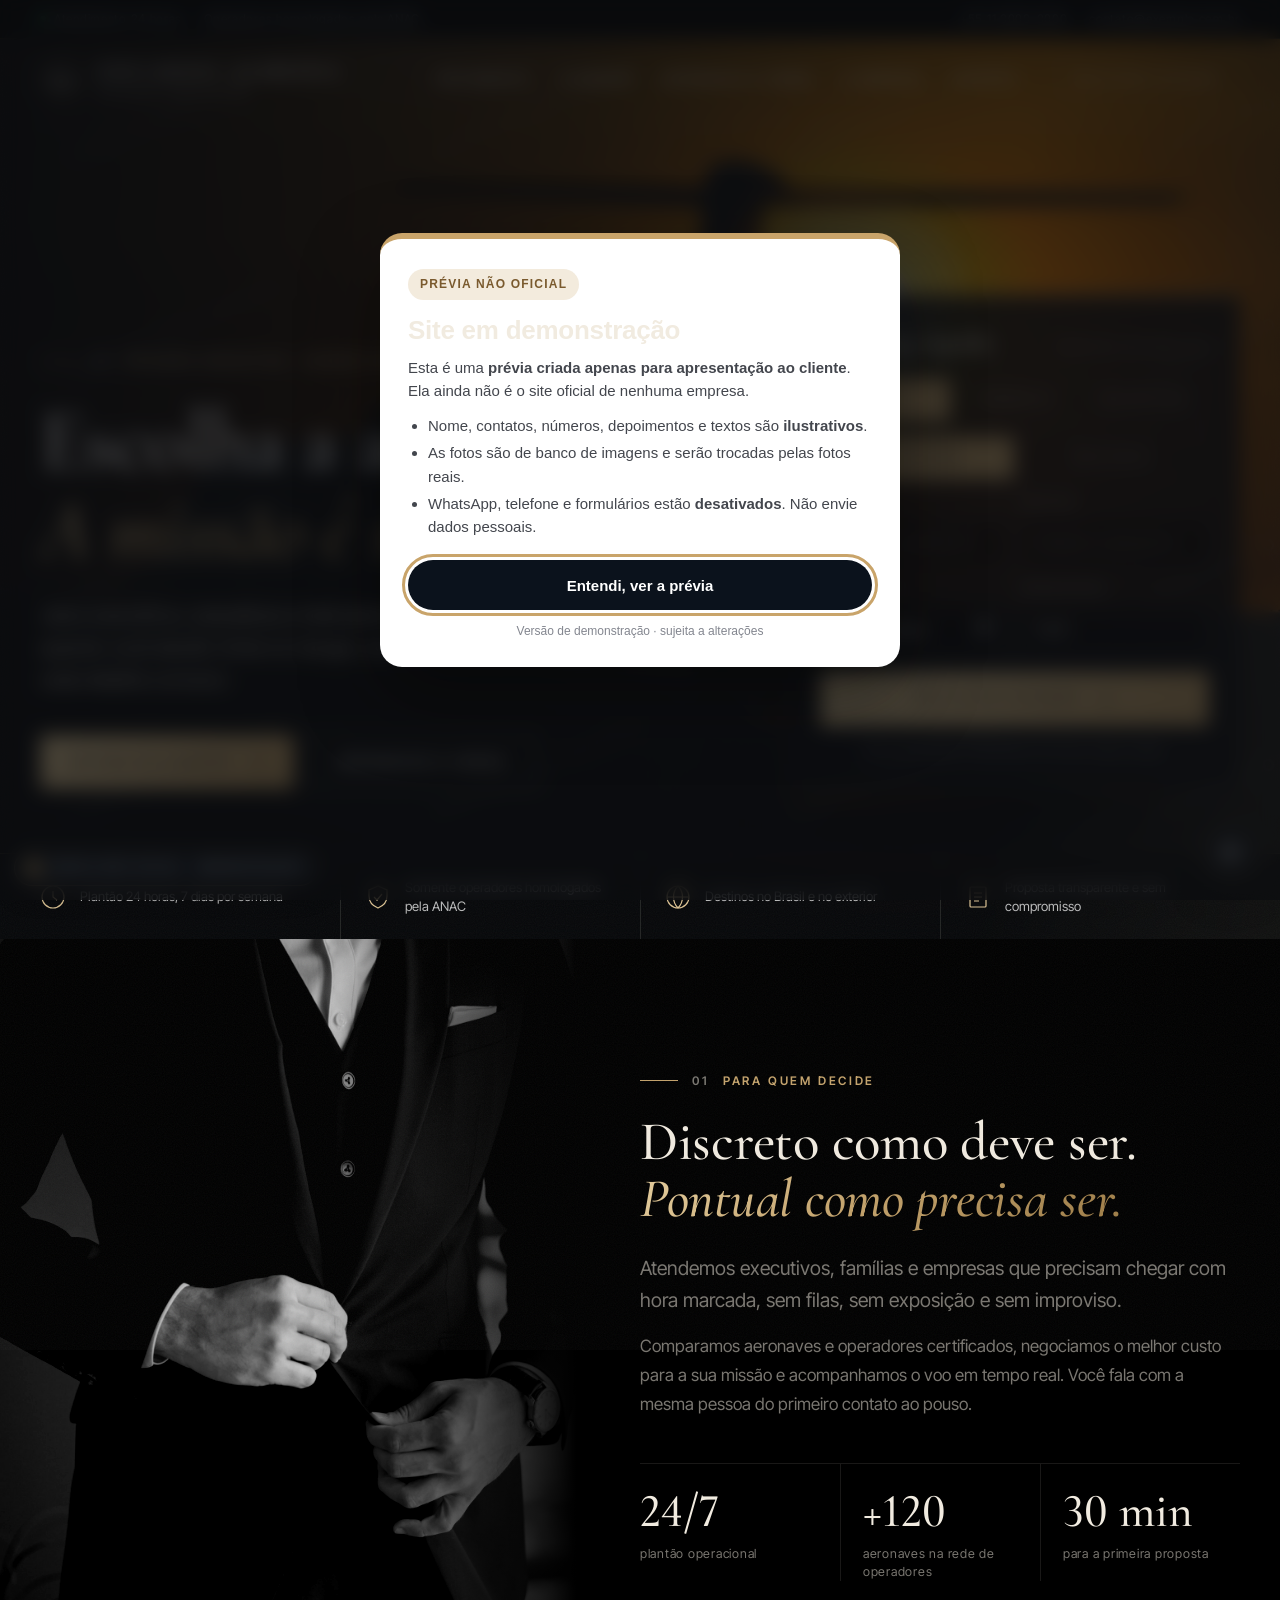
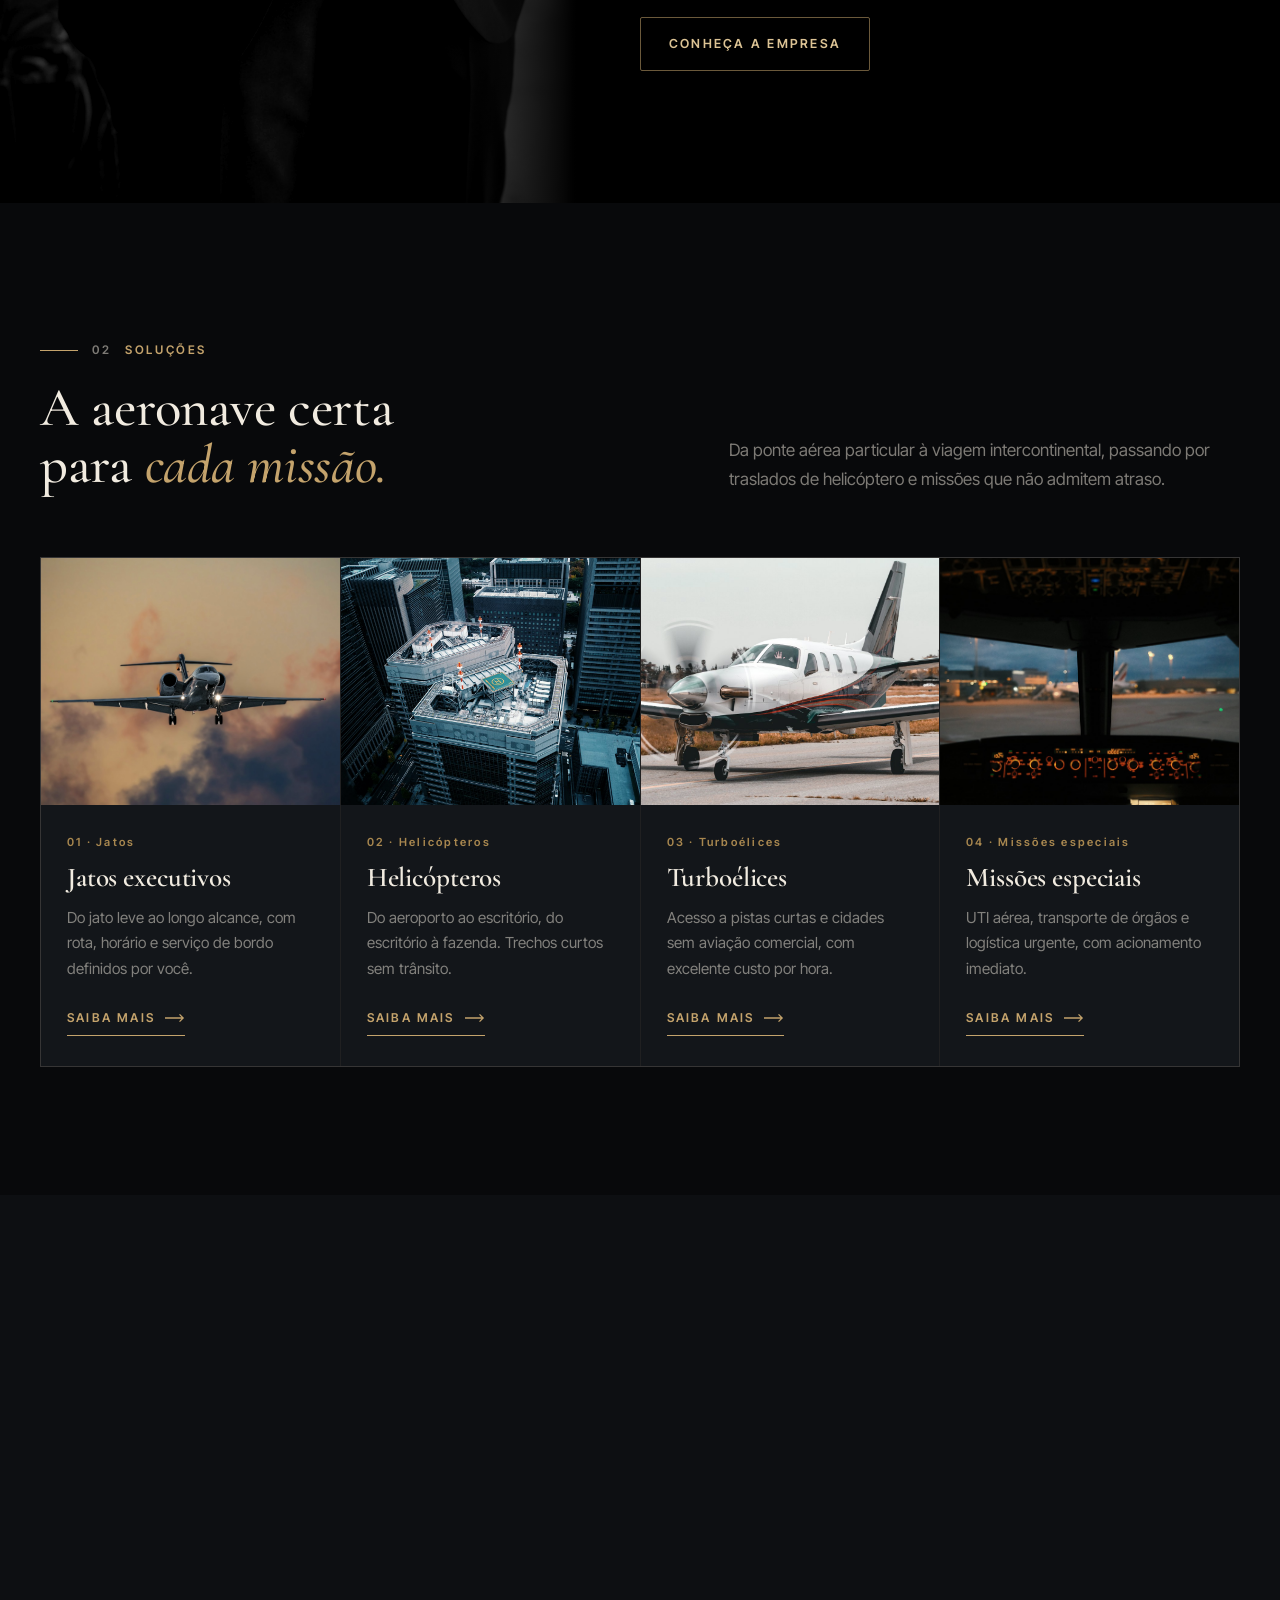
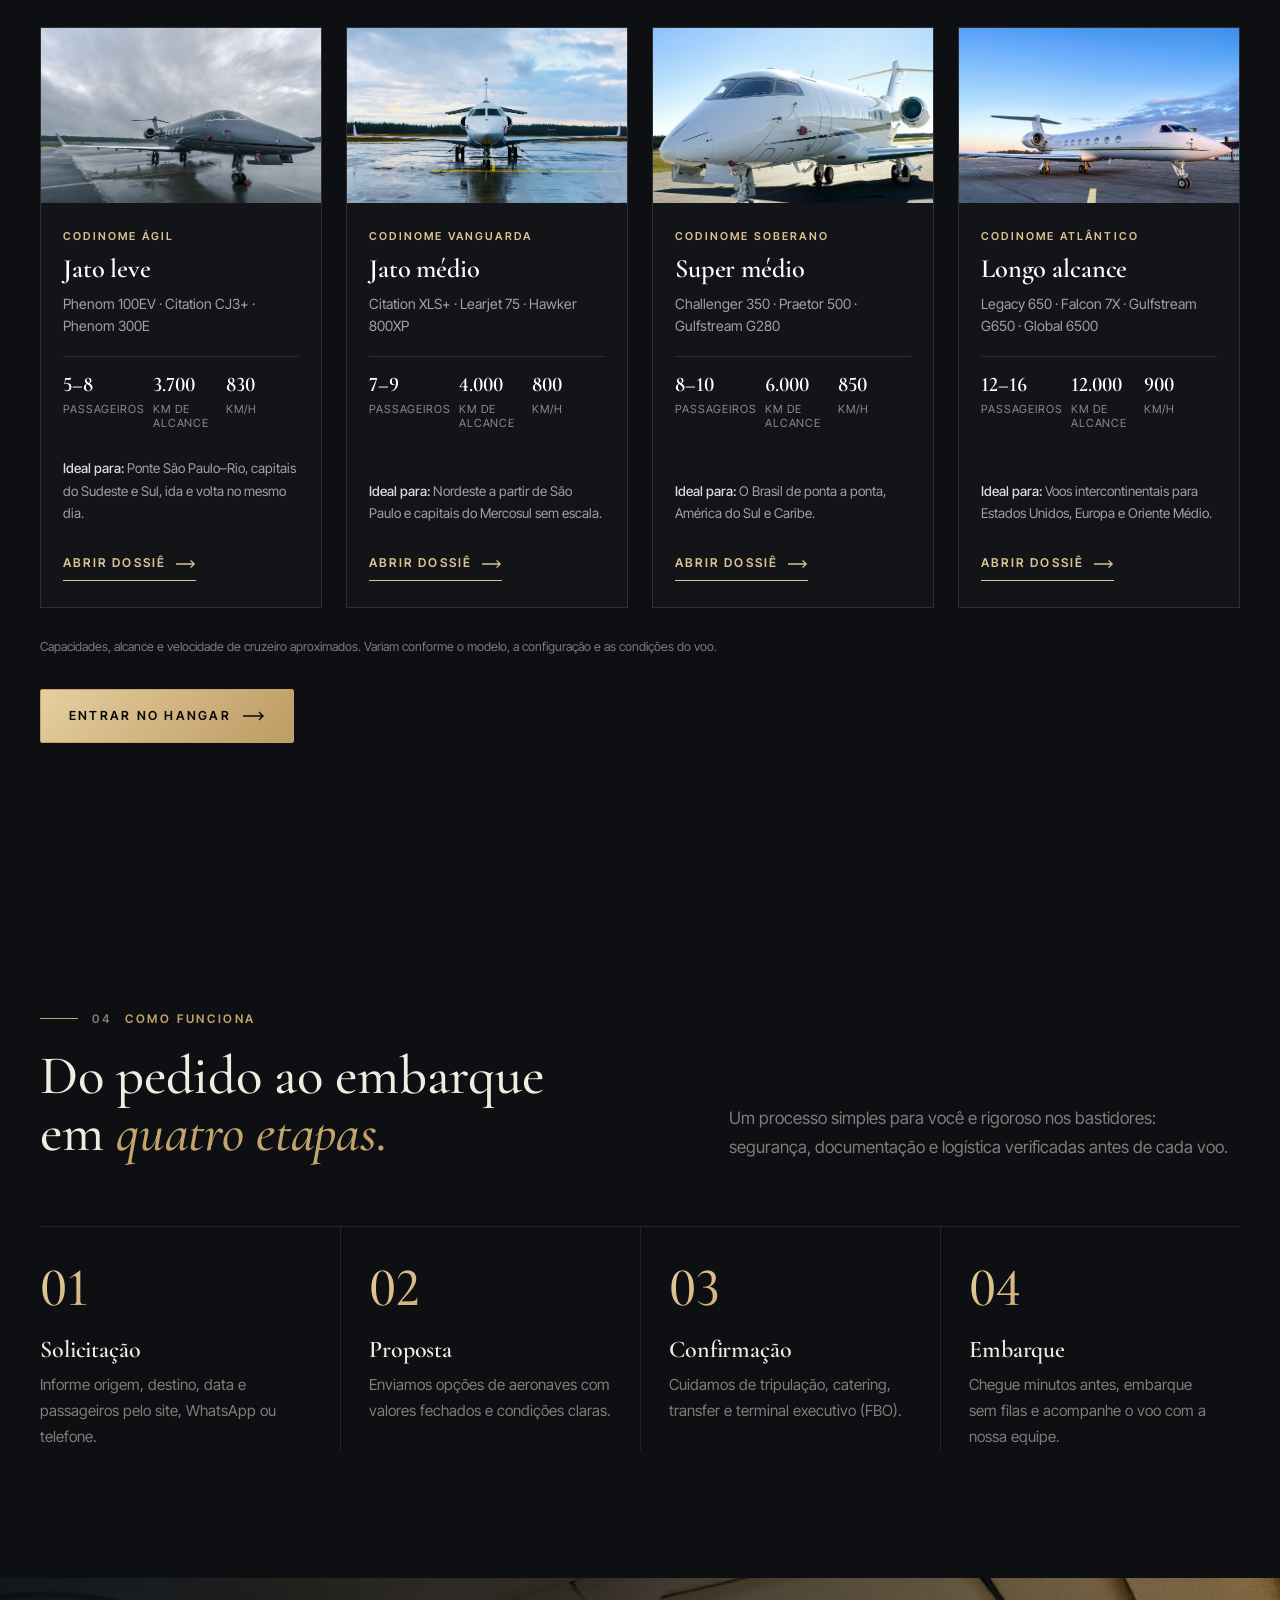
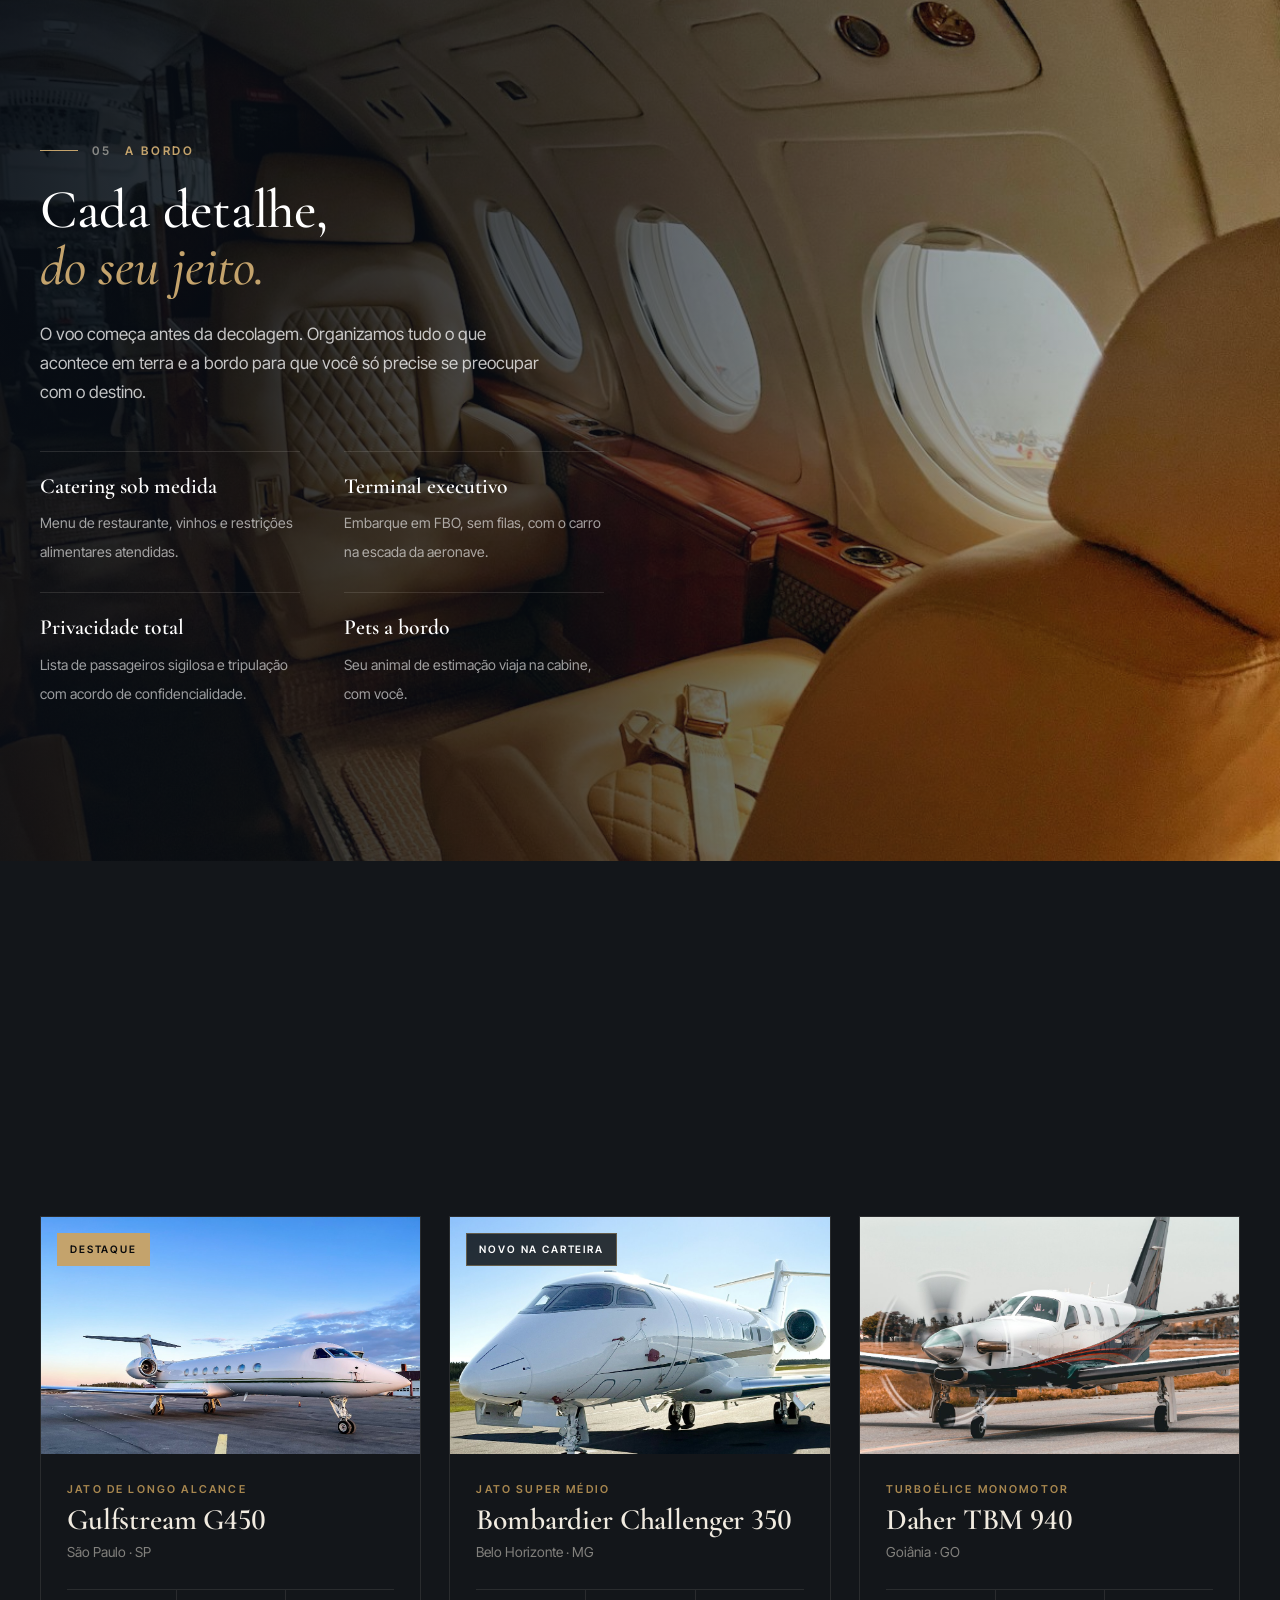
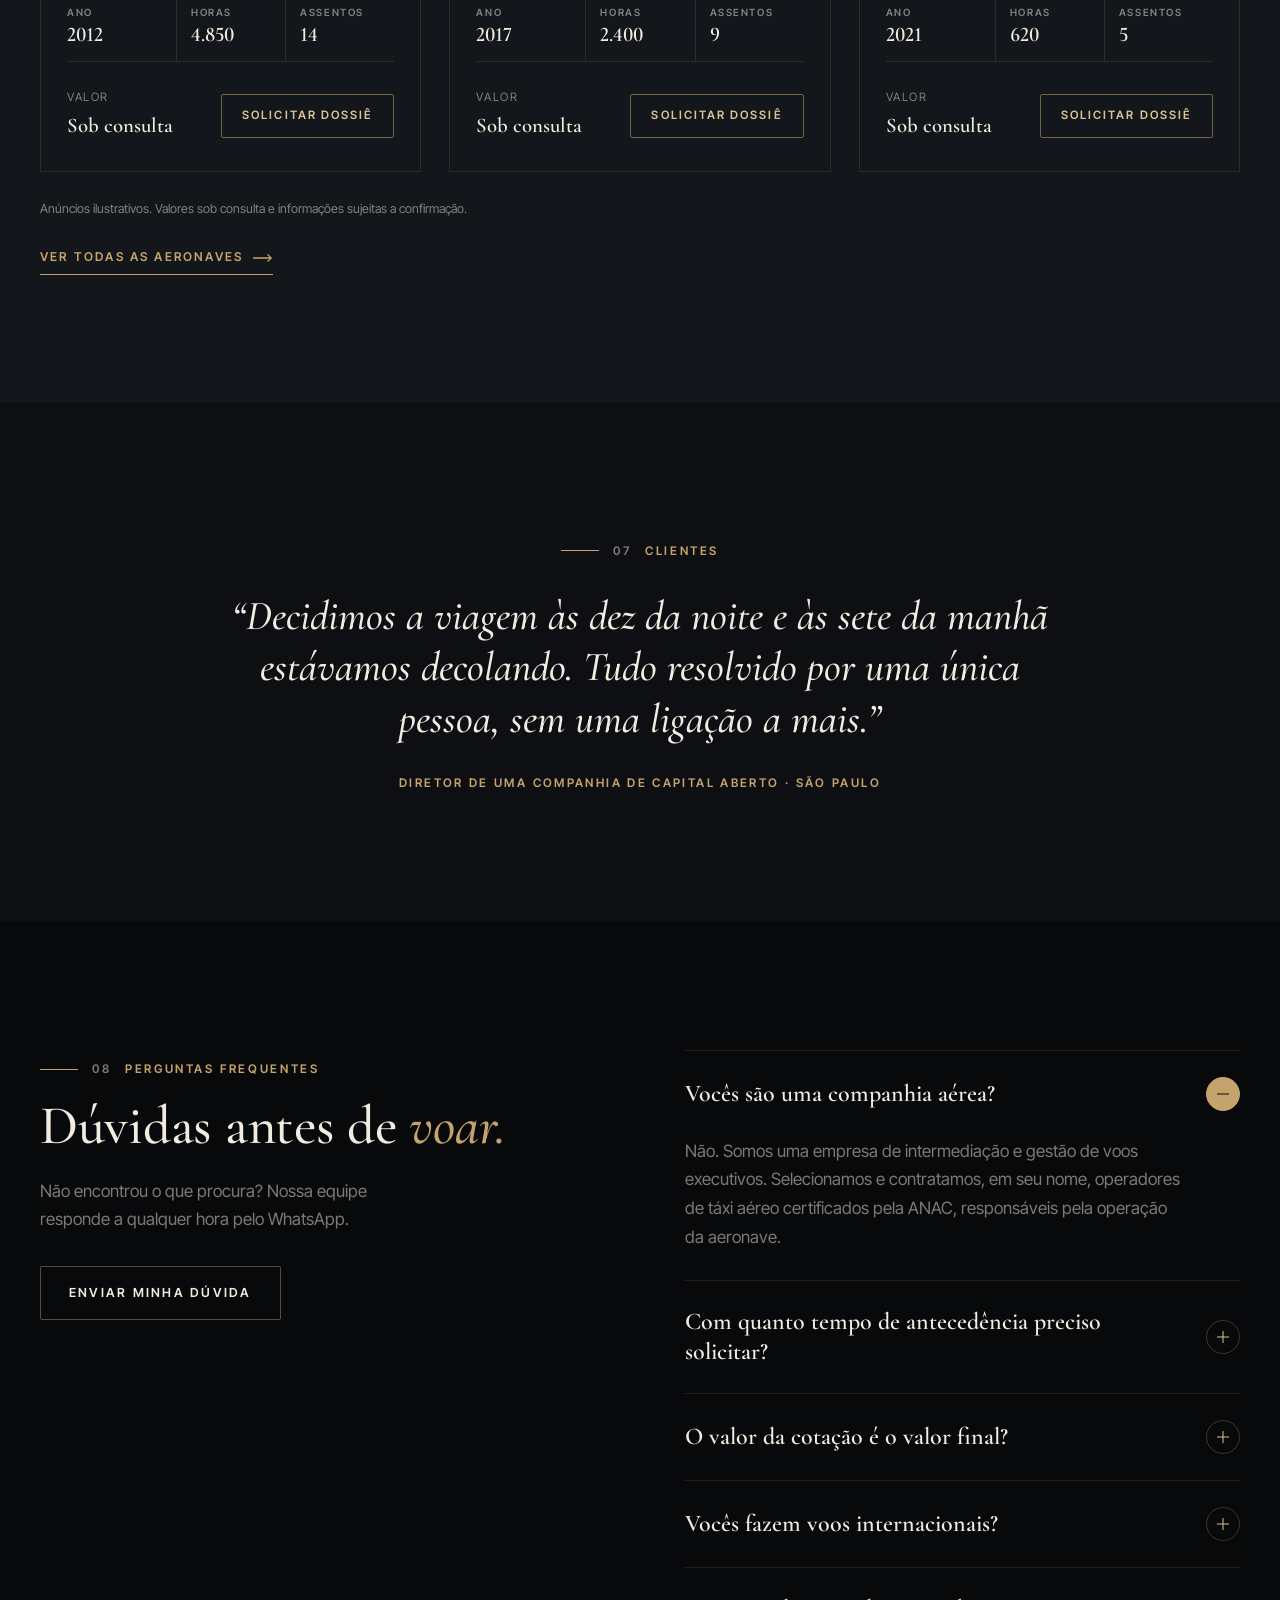
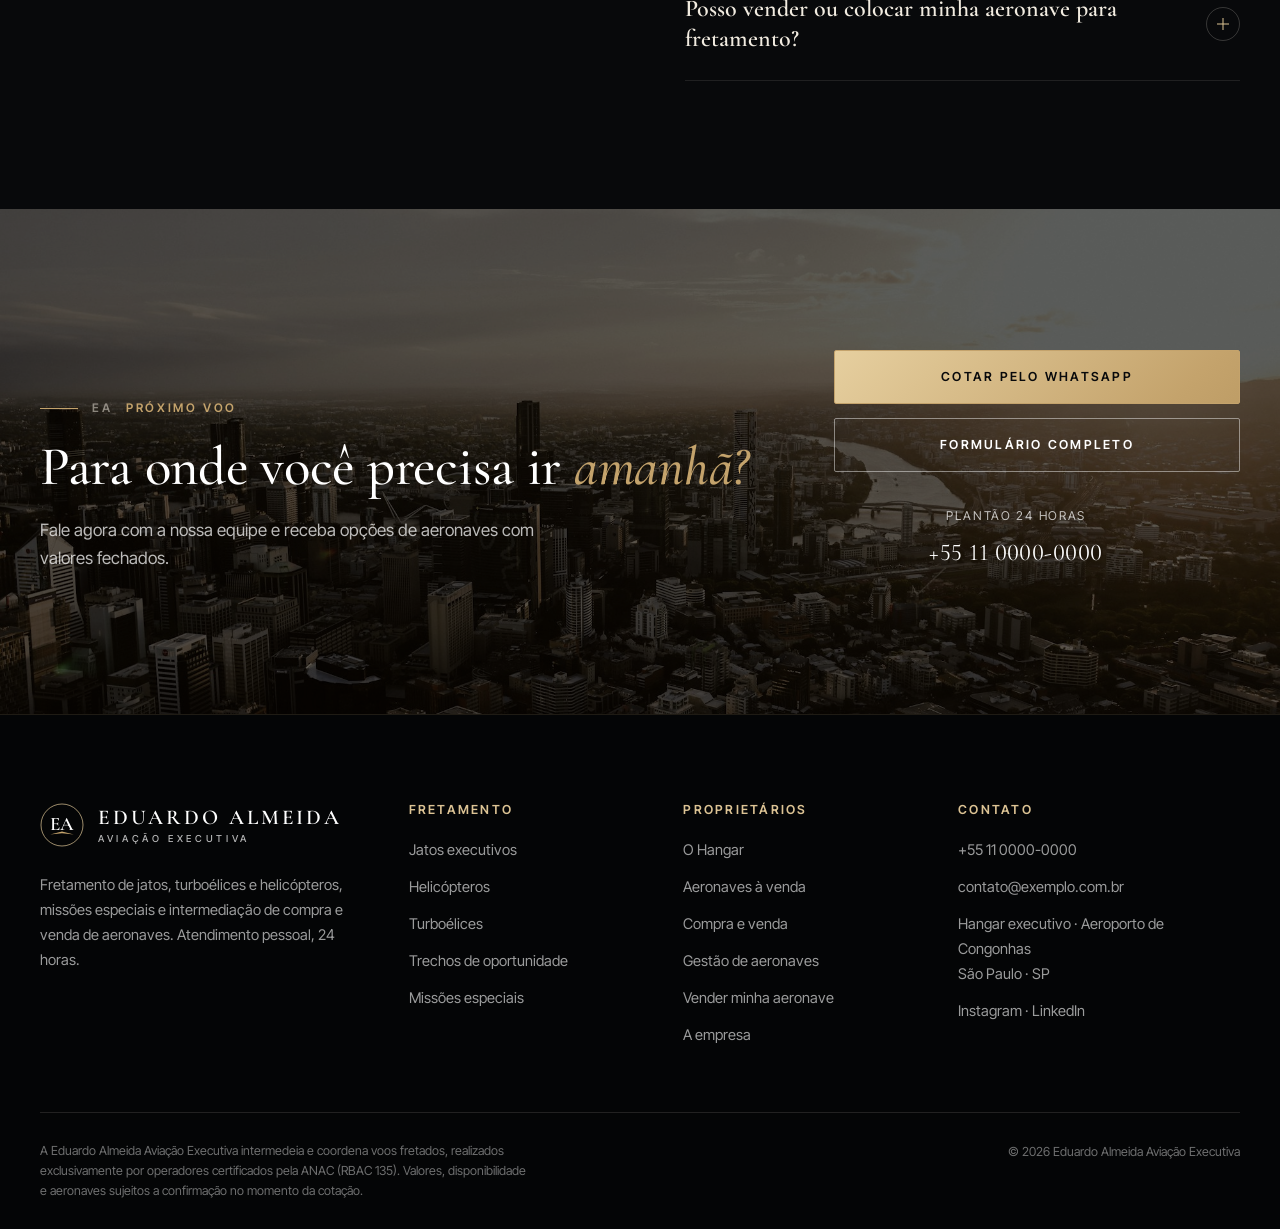
==== commit 2bd73ad7: "Tema black tie: hero cinematográfico, O Hangar com codinomes e briefing da missão Co-Authored-By: Cl" ====
--- a/index.html
+++ b/index.html
@@ -6,7 +6,7 @@
 <title>Eduardo Almeida · Aviação Executiva</title>
 <meta name="description" content="Fretamento de jatos executivos, turboélices e helicópteros, missões especiais e compra e venda de aeronaves. Atendimento pessoal 24 horas.">
 <meta name="robots" content="noindex, nofollow">
-<meta name="theme-color" content="#0b121c">
+<meta name="theme-color" content="#08090b">
 <script>document.documentElement.classList.add("js")</script>
 <link rel="preconnect" href="https://fonts.googleapis.com">
 <link rel="preconnect" href="https://fonts.gstatic.com" crossorigin>
@@ -20,21 +20,22 @@
 
   <!-- HERO -->
   <section class="hero" aria-label="Apresentação">
-    <div class="hero__bg"><img src="img/hero-jato.jpg" alt="" width="2200" height="1467" fetchpriority="high"></div>
+    <div class="hero__bg"><img src="img/hero-silhueta.jpg" alt="" width="2400" height="1590" fetchpriority="high"></div>
+    <div class="bars" aria-hidden="true"></div>
     <div class="hero__wrap">
       <div class="wrap hero__grid">
         <div>
-          <span class="label"><b>EA</b> Aviação executiva sob demanda</span>
-          <h1>O seu tempo, <em>no seu horário.</em></h1>
-          <p class="hero__lead lead">Jatos executivos, turboélices e helicópteros para agendas que não podem esperar. Um único ponto de contato cuida de cada detalhe, da cotação ao desembarque.</p>
+          <span class="label"><b>EA</b> Aviação executiva · Acesso reservado</span>
+          <h1>Escolha a aeronave. <em>A missão é sua.</em></h1>
+          <p class="hero__lead lead">Jatos executivos, turboélices e helicópteros prontos para decolar quando você decidir. Entre no hangar, escolha a aeronave e deixe cada detalhe conosco.</p>
           <div class="hero__actions">
-            <a class="btn" href="#frota">Conhecer a frota <svg class="arr" viewBox="0 0 22 10" aria-hidden="true"><path d="M0 5h20M16 1l4 4-4 4"/></svg></a>
+            <a class="btn" href="frota.html">Entrar no hangar <svg class="arr" viewBox="0 0 22 10" aria-hidden="true"><path d="M0 5h20M16 1l4 4-4 4"/></svg></a>
             <a class="btn btn--light" href="aeronaves.html">Aeronaves à venda</a>
           </div>
         </div>
 
         <form class="quote" data-wa="Olá! Gostaria de uma cotação de voo:" data-trip id="cotacao-rapida">
-          <div class="quote__t"><h2>Cotação de voo</h2><span>Resposta em minutos</span></div>
+          <div class="quote__t"><h2>Briefing rápido</h2><span>Resposta em minutos</span></div>
           <div class="seg" style="--n:3" role="radiogroup" aria-label="Tipo de aeronave">
             <label><input type="radio" name="aeronave" value="Jato executivo" data-label="Aeronave" checked><span>Jato</span></label>
             <label><input type="radio" name="aeronave" value="Turboélice" data-label="Aeronave"><span>Turboélice</span></label>
@@ -73,25 +74,20 @@
     </div>
   </section>
 
-  <!-- A EMPRESA -->
-  <section class="section section--paper">
-    <div class="wrap split">
-      <figure class="split__media rv" style="margin:0">
-        <img src="img/cabine-2.jpg" alt="Cabine de jato executivo com poltronas de couro" loading="lazy" width="1600" height="1067">
-        <figcaption>Cabine de um jato super médio</figcaption>
-      </figure>
-      <div class="split__body rv" style="--d:.1s">
-        <span class="label"><b>01</b> A empresa</span>
-        <h2>Discrição, precisão e <em>um único responsável</em> pelo seu voo.</h2>
-        <p class="lead">Atendemos executivos, famílias e empresas que precisam chegar com hora marcada, sem filas e sem improviso.</p>
-        <p>Comparamos aeronaves e operadores certificados, negociamos o melhor custo para a sua missão e acompanhamos o voo em tempo real. Você fala com a mesma pessoa do primeiro contato ao pouso.</p>
-        <div class="stats">
-          <div><b>24/7</b><span>atendimento com plantão operacional</span></div>
-          <div><b>+120</b><span>aeronaves avaliadas na rede de operadores</span></div>
-          <div><b>30 min</b><span>para a primeira proposta em horário comercial</span></div>
-        </div>
-        <a class="link" href="sobre.html">Conheça a empresa <svg class="arr" viewBox="0 0 22 10" aria-hidden="true"><path d="M0 5h20M16 1l4 4-4 4"/></svg></a>
-      </div>
+  <!-- PARA QUEM DECIDE -->
+  <section class="agent">
+    <div class="agent__img"><img src="img/terno-pb.jpg" alt="Homem de terno escuro abotoando o paletó" loading="lazy" width="1400" height="2100"></div>
+    <div class="agent__b rv">
+      <span class="label"><b>01</b> Para quem decide</span>
+      <h2>Discreto como deve ser. <em>Pontual como precisa ser.</em></h2>
+      <p class="lead">Atendemos executivos, famílias e empresas que precisam chegar com hora marcada, sem filas, sem exposição e sem improviso.</p>
+      <p style="margin-top:16px">Comparamos aeronaves e operadores certificados, negociamos o melhor custo para a sua missão e acompanhamos o voo em tempo real. Você fala com a mesma pessoa do primeiro contato ao pouso.</p>
+      <div class="stats">
+        <div><b>24/7</b><span>plantão operacional</span></div>
+        <div><b>+120</b><span>aeronaves na rede de operadores</span></div>
+        <div><b>30 min</b><span>para a primeira proposta</span></div>
+      </div>
+      <a class="btn btn--navy" href="sobre.html">Conheça a empresa</a>
     </div>
   </section>
 
@@ -151,8 +147,8 @@
     <div class="wrap">
       <div class="head rv">
         <div>
-          <span class="label"><b>03</b> Frota</span>
-          <h2>Categorias para cada distância e <em>cada grupo.</em></h2>
+          <span class="label"><b>03</b> O Hangar</span>
+          <h2>Oito aeronaves. <em>Oito codinomes.</em></h2>
         </div>
         <p>Trabalhamos com uma rede de operadores certificados para indicar a aeronave mais adequada ao trecho, ao número de passageiros e ao seu orçamento.</p>
       </div>
@@ -163,7 +159,7 @@
       </div>
       <div class="fleet" id="frota-home" data-frota></div>
       <p class="fleet-note">Capacidades, alcance e velocidade de cruzeiro aproximados. Variam conforme o modelo, a configuração e as condições do voo.</p>
-      <a class="link" style="margin-top:28px" href="frota.html">Ver frota completa <svg class="arr" viewBox="0 0 22 10" aria-hidden="true"><path d="M0 5h20M16 1l4 4-4 4"/></svg></a>
+      <a class="btn" style="margin-top:32px" href="frota.html">Entrar no hangar <svg class="arr" viewBox="0 0 22 10" aria-hidden="true"><path d="M0 5h20M16 1l4 4-4 4"/></svg></a>
     </div>
   </section>
 
--- a/style.css
+++ b/style.css
@@ -11,9 +11,9 @@
   --stone: #ebe5db;
   --stone-2: #ddd4c6;
   --paper: #ffffff;
-  --brass: #a88655;
-  --brass-dk: #8a6c40;
-  --brass-lt: #cdb48a;
+  --brass: #c4a36c;
+  --brass-dk: #a8874f;
+  --brass-lt: #dcc394;
   --text: #29313c;
   --mute: #6a717c;
   --line: #e2dcd2;
@@ -499,3 +499,283 @@
   *, *::before, *::after { animation: none !important; transition: none !important; scroll-behavior: auto !important; }
   .js .rv { opacity: 1; transform: none; }
 }
+
+/* =====================================================================
+   BLACK TIE · tema noir
+   Preto-grafite, dourado champanhe e marfim só nos detalhes.
+   A sensação: um agente de terno entrando no hangar para escolher a aeronave da missão.
+   ===================================================================== */
+:root {
+  --noir: #08090b;
+  --noir-1: #0d0f12;
+  --noir-2: #13161a;
+  --noir-3: #1b1f25;
+  --cream: #f1ebe0;
+  --gold-grad: linear-gradient(135deg, #e6cf9f 0%, #c4a36c 45%, #9c7b45 100%);
+  --text: rgba(241, 235, 224, .74);
+  --mute: rgba(241, 235, 224, .5);
+  --line: rgba(241, 235, 224, .1);
+  --line-dk: rgba(241, 235, 224, .12);
+  color-scheme: dark;
+}
+body { background: var(--noir); color: var(--text); }
+h1, h2, h3 { color: var(--cream); }
+::selection { background: var(--brass); color: var(--noir); }
+.section--paper { background: var(--noir-1); }
+.section--stone { background: var(--noir-2); }
+.section--dark { background: var(--noir-1); }
+.section--ink { background: #050607; }
+.section--dark, .section--ink { color: var(--text); }
+.label { color: var(--brass); }
+.label b { color: var(--mute); }
+.head p, .split__body p, .detail p, .steps p, .owner p, .faq details p { color: var(--mute); }
+.lead { color: rgba(241, 235, 224, .82); }
+
+/* textura de filme sobre o site inteiro (bem leve) */
+body::after { content: ""; position: fixed; inset: -50%; z-index: 30; pointer-events: none; opacity: .05;
+  background-image: url("data:image/svg+xml,%3Csvg xmlns='http://www.w3.org/2000/svg' width='160' height='160'%3E%3Cfilter id='n'%3E%3CfeTurbulence type='fractalNoise' baseFrequency='.9' numOctaves='2' stitchTiles='stitch'/%3E%3C/filter%3E%3Crect width='100%25' height='100%25' filter='url(%23n)'/%3E%3C/svg%3E");
+  animation: grain 1.2s steps(6) infinite; }
+@keyframes grain { 0% { transform: translate(0, 0); } 20% { transform: translate(-3%, 2%); } 40% { transform: translate(2%, -3%); } 60% { transform: translate(-2%, -1%); } 80% { transform: translate(3%, 3%); } 100% { transform: translate(0, 0); } }
+
+/* botões: dourado com texto preto, como abotoadura */
+.btn:not(.btn--line):not(.btn--light):not(.btn--navy) { --fg: var(--noir); --bd: var(--brass); }
+.btn:not(.btn--line):not(.btn--light):not(.btn--navy) { background: var(--gold-grad); background-size: 200% 100%; background-position: 0 0; transition: background-position .5s var(--ease), transform .25s var(--ease); }
+.btn:not(.btn--line):not(.btn--light):not(.btn--navy):hover { background-position: 100% 0; }
+.btn--line { --bg: transparent; --fg: var(--cream); --bd: rgba(241, 235, 224, .3); }
+.btn--line:hover { --bg: var(--cream); --fg: var(--noir); --bd: var(--cream); }
+.btn--light:hover { --bg: var(--cream); --fg: var(--noir); --bd: var(--cream); }
+.btn--navy { --bg: transparent; --fg: var(--brass-lt); --bd: rgba(196, 163, 108, .55); }
+.btn--navy:hover { --bg: var(--brass); --fg: var(--noir); --bd: var(--brass); }
+.link { color: var(--brass); }
+
+/* cabeçalho */
+.util { background: #040506; border-bottom: 1px solid rgba(196, 163, 108, .12); }
+.topbar.is-fixed { background: rgba(8, 9, 11, .88); color: var(--cream); box-shadow: 0 1px 0 rgba(196, 163, 108, .16); }
+.topbar.is-fixed .brand__mark .wing { fill: var(--brass-lt); }
+.topbar.is-fixed .nav a::after { background: var(--brass-lt); }
+.topbar:not(.is-fixed) .topbar__cta, .topbar__cta { --bg: transparent; --fg: var(--brass-lt); --bd: rgba(196, 163, 108, .6); background: transparent !important; }
+.topbar__cta:hover { --fg: var(--noir); background: var(--brass) !important; }
+.brand__mark .ring { stroke: var(--brass-lt); opacity: .7; }
+
+/* hero cinematográfico: tarjas de cinema que se abrem, luz dourada e aproximação lenta */
+.hero { background: var(--noir); }
+.hero__bg img { animation: settle 2.6s var(--ease) forwards, drift 40s 2.6s ease-in-out infinite alternate; }
+@keyframes drift { from { transform: scale(1); } to { transform: scale(1.08) translate(-1.5%, -1%); } }
+.hero::before { background:
+  radial-gradient(120% 90% at 75% 40%, rgba(8, 9, 11, 0) 0%, rgba(8, 9, 11, .55) 60%, rgba(8, 9, 11, .92) 100%),
+  linear-gradient(90deg, rgba(8, 9, 11, .92) 0%, rgba(8, 9, 11, .55) 45%, rgba(8, 9, 11, 0) 80%),
+  linear-gradient(0deg, rgba(8, 9, 11, 1) 0%, rgba(8, 9, 11, 0) 40%); }
+.hero::after { content: ""; position: absolute; inset: 0; z-index: -1; pointer-events: none;
+  background: linear-gradient(105deg, transparent 35%, rgba(230, 207, 159, .16) 48%, transparent 60%); background-size: 250% 100%;
+  animation: sweep 9s 1.6s ease-in-out infinite; }
+@keyframes sweep { 0% { background-position: 120% 0; } 45%, 100% { background-position: -60% 0; } }
+.bars { position: absolute; inset: 0; z-index: 6; pointer-events: none; }
+.bars::before, .bars::after { content: ""; position: absolute; left: 0; right: 0; height: 50.5%; background: #000; animation: bars 1.6s .2s cubic-bezier(.7, 0, .2, 1) forwards; }
+.bars::before { top: 0; }
+.bars::after { bottom: 0; animation-name: bars-b; }
+@keyframes bars { to { height: 7vh; transform: translateY(-7vh); } }
+@keyframes bars-b { to { height: 7vh; transform: translateY(7vh); } }
+.hero .label, .hero h1, .hero__lead, .hero__actions, .hero .quote, .hero__foot { opacity: 0; animation: rise 1.2s var(--ease) forwards; }
+.hero .label { animation-delay: 1.3s; }
+.hero h1 { animation-delay: 1.45s; }
+.hero__lead { animation-delay: 1.65s; }
+.hero__actions { animation-delay: 1.8s; }
+.hero .quote { animation-delay: 1.95s; }
+.hero__foot { animation-delay: 2.2s; }
+@keyframes rise { from { opacity: 0; transform: translateY(22px); filter: blur(6px); } to { opacity: 1; transform: none; filter: none; } }
+.hero h1 { letter-spacing: -.01em; }
+.hero h1 em { background: var(--gold-grad); -webkit-background-clip: text; background-clip: text; color: transparent; padding-right: .08em; }
+.hero__foot { background: rgba(8, 9, 11, .6); -webkit-backdrop-filter: blur(6px); backdrop-filter: blur(6px); border-top-color: rgba(196, 163, 108, .2); }
+
+/* formulários escuros */
+.quote { background: rgba(13, 15, 18, .86); color: var(--text); border: 1px solid rgba(196, 163, 108, .25); border-top: 2px solid var(--brass); -webkit-backdrop-filter: blur(14px); backdrop-filter: blur(14px); }
+.quote__t h2 { color: var(--cream); }
+.seg { border-color: rgba(241, 235, 224, .16); }
+.seg label + label span { border-left-color: rgba(241, 235, 224, .16); }
+.seg input:checked + span { background: var(--brass); color: var(--noir); }
+.field input, .field select, .field textarea { background: rgba(0, 0, 0, .35); border-color: rgba(241, 235, 224, .16); color: var(--cream); color-scheme: dark; }
+.field input::placeholder, .field textarea::placeholder { color: rgba(241, 235, 224, .32); }
+.field select option { background: var(--noir-2); color: var(--cream); }
+.form-card { background: var(--noir-2); border-color: var(--line); border-top-color: var(--brass); }
+.form-card h2 { color: var(--cream); }
+.check input { accent-color: var(--brass); }
+
+/* páginas internas */
+.page-hero::before { background: radial-gradient(120% 100% at 80% 30%, rgba(8, 9, 11, 0), rgba(8, 9, 11, .7) 70%), linear-gradient(90deg, rgba(8, 9, 11, .92) 0%, rgba(8, 9, 11, .5) 60%, rgba(8, 9, 11, .2) 100%), linear-gradient(0deg, var(--noir) 0%, rgba(8, 9, 11, 0) 45%); }
+.page-hero h1 em { background: var(--gold-grad); -webkit-background-clip: text; background-clip: text; color: transparent; padding-right: .08em; }
+
+/* blocos */
+.split__media figcaption, .section--paper .split__media figcaption { background: var(--noir-1); color: var(--mute); }
+.section:not(.section--paper):not(.section--stone):not(.section--dark):not(.section--ink) .split__media figcaption { background: var(--noir); }
+.split__media img, .detail__media img { filter: saturate(.85) contrast(1.05); }
+.stats { border-top-color: var(--line); }
+.stats div + div { border-left-color: var(--line); }
+.stats b { color: var(--cream); }
+.services { background: var(--line); border-color: var(--line); }
+.svc { background: var(--noir-2); }
+.svc__img img { filter: saturate(.85); }
+.ac--light { background: var(--noir-2); border-color: var(--line); }
+.ac--light h3, .ac--light .specs li b { color: var(--cream); }
+.ac--light .ac__cat { color: var(--brass); }
+.steps li::before { background: var(--gold-grad); -webkit-background-clip: text; background-clip: text; color: transparent; }
+.lot { background: var(--noir-2); border-color: var(--line); }
+.lot:hover { box-shadow: 0 30px 60px -30px rgba(0, 0, 0, .9), 0 0 0 1px rgba(196, 163, 108, .35); }
+.lot dd, .lot__price b { color: var(--cream); }
+.lot__tag { background: rgba(0, 0, 0, .78); border: 1px solid rgba(196, 163, 108, .4); }
+.lot__tag--gold { background: var(--brass); color: var(--noir); border-color: var(--brass); }
+.owner svg { stroke: var(--brass); }
+.faq summary { color: var(--cream); }
+.faq summary i { border-color: rgba(241, 235, 224, .2); }
+.faq summary i::before, .faq summary i::after { background: var(--brass-lt); }
+.faq details[open] summary i { background: var(--brass); border-color: var(--brass); }
+.faq details[open] summary i::before { background: var(--noir); }
+.quote-block blockquote { color: var(--cream); }
+.quote-block cite { color: var(--brass); }
+.channels b { color: var(--cream); }
+.channels a:hover b { color: var(--brass-lt); }
+.mission, .pillar { background: var(--noir-1); }
+.mission:hover { background: var(--noir-2); }
+.cta { background: #000; }
+.cta > img { opacity: .38; filter: grayscale(.3); }
+.foot { background: #040506; border-top: 1px solid rgba(196, 163, 108, .14); }
+.wa { background: var(--noir-2); }
+.routes td:first-child, .routes td b { color: var(--cream) !important; }
+
+/* carimbo de dossiê */
+.stamp { display: inline-flex; align-items: center; gap: 10px; padding: 7px 12px; border: 1px solid rgba(196, 163, 108, .6); color: var(--brass-lt); font: 600 .62rem/1 var(--sans); letter-spacing: .26em; text-transform: uppercase; }
+.stamp::before { content: ""; width: 6px; height: 6px; border-radius: 50%; background: #c8463c; box-shadow: 0 0 10px rgba(200, 70, 60, .8); animation: blink 1.8s infinite; }
+@keyframes blink { 50% { opacity: .25; } }
+
+/* faixa "o cliente" com foto de terno */
+.agent { display: grid; grid-template-columns: minmax(0, .9fr) minmax(0, 1.1fr); min-height: 640px; background: #000; }
+.agent__img { position: relative; overflow: hidden; }
+.agent__img img { width: 100%; height: 100%; object-fit: cover; filter: grayscale(1) contrast(1.1); }
+.agent__img::after { content: ""; position: absolute; inset: 0; background: linear-gradient(90deg, rgba(0, 0, 0, 0) 55%, #000 100%); }
+.agent__b { display: flex; flex-direction: column; justify-content: center; padding: clamp(56px, 8vw, 120px) var(--gutter) clamp(56px, 8vw, 120px) clamp(32px, 5vw, 80px); max-width: 720px; }
+.agent__b h2 { margin: 22px 0 24px; }
+.agent__b h2 em { background: var(--gold-grad); -webkit-background-clip: text; background-clip: text; color: transparent; }
+.agent__b p { color: var(--mute); }
+.agent__b .btn { margin-top: 36px; align-self: flex-start; }
+
+/* ---------------- O HANGAR · seletor de aeronave ---------------- */
+.hangar { position: relative; min-height: 100svh; background: radial-gradient(90% 70% at 50% 30%, #161a20 0%, var(--noir) 70%); color: var(--cream); overflow: hidden; isolation: isolate; }
+.hangar::before { content: ""; position: absolute; inset: 0; z-index: -1; opacity: .5; background-image: linear-gradient(rgba(196, 163, 108, .06) 1px, transparent 1px), linear-gradient(90deg, rgba(196, 163, 108, .06) 1px, transparent 1px); background-size: 64px 64px; -webkit-mask-image: radial-gradient(70% 60% at 50% 45%, #000, transparent); mask-image: radial-gradient(70% 60% at 50% 45%, #000, transparent); }
+.hangar .wrap { padding-top: 150px; padding-bottom: 64px; }
+.hangar__top { display: flex; flex-wrap: wrap; align-items: end; justify-content: space-between; gap: 20px 40px; margin-bottom: 36px; }
+.hangar__top h1 { font-size: clamp(2.6rem, 1.6rem + 3.4vw, 4.6rem); margin-top: 16px; }
+.hangar__top h1 em { background: var(--gold-grad); -webkit-background-clip: text; background-clip: text; color: transparent; padding-right: .08em; }
+.hangar__top p { max-width: 46ch; color: var(--mute); }
+.hg { display: grid; grid-template-columns: 250px minmax(0, 1fr) 340px; gap: 0; border: 1px solid rgba(196, 163, 108, .18); background: rgba(8, 9, 11, .55); }
+.hg__list { list-style: none; margin: 0; padding: 0; border-right: 1px solid rgba(196, 163, 108, .18); display: flex; flex-direction: column; }
+.hg__list button { width: 100%; display: grid; grid-template-columns: 28px 1fr; gap: 2px 10px; align-items: baseline; text-align: left; padding: 13px 18px; background: none; border: 0; border-bottom: 1px solid var(--line); color: var(--mute); cursor: pointer; transition: background .3s, color .3s; position: relative; }
+.hg__list li:last-child button { border-bottom: 0; }
+.hg__list button i { font-style: normal; font: 600 .62rem var(--sans); letter-spacing: .14em; color: rgba(196, 163, 108, .6); }
+.hg__list button b { font-family: var(--serif); font-size: 1.28rem; font-weight: 600; letter-spacing: .06em; text-transform: uppercase; color: inherit; }
+.hg__list button span { grid-column: 2; font-size: .72rem; letter-spacing: .06em; }
+.hg__list button::before { content: ""; position: absolute; left: 0; top: 0; bottom: 0; width: 2px; background: var(--brass); transform: scaleY(0); transition: transform .35s var(--ease); }
+.hg__list button:hover { color: var(--cream); background: rgba(241, 235, 224, .03); }
+.hg__list button[aria-selected="true"] { color: var(--cream); background: linear-gradient(90deg, rgba(196, 163, 108, .14), rgba(196, 163, 108, 0)); }
+.hg__list button[aria-selected="true"]::before { transform: none; }
+.hg__list button[aria-selected="true"] i { color: var(--brass-lt); }
+.hg__stage { position: relative; min-height: 600px; overflow: hidden; display: flex; flex-direction: column; justify-content: flex-end; }
+.hg__stage img { position: absolute; inset: 0; width: 100%; height: 100%; object-fit: cover; transition: opacity .7s var(--ease), transform 1.6s var(--ease), filter .7s; filter: saturate(.8) contrast(1.06); }
+.hg__stage img.out { opacity: 0; transform: scale(1.06); filter: blur(6px) saturate(.6); }
+.hg__stage::before { content: ""; position: absolute; inset: 0; z-index: 1; background: radial-gradient(80% 80% at 50% 45%, rgba(8, 9, 11, 0) 40%, rgba(8, 9, 11, .75) 100%), linear-gradient(0deg, rgba(8, 9, 11, .97) 0%, rgba(8, 9, 11, .62) 32%, rgba(8, 9, 11, 0) 62%); }
+.hg__scan { position: absolute; left: 0; right: 0; top: 0; height: 2px; z-index: 2; background: linear-gradient(90deg, transparent, var(--brass-lt), transparent); box-shadow: 0 0 18px rgba(220, 195, 148, .8); opacity: 0; }
+.hg__scan.go { animation: scan 1.1s var(--ease); }
+@keyframes scan { 0% { top: 0; opacity: 1; } 100% { top: 100%; opacity: 0; } }
+.hg__corner { position: absolute; z-index: 2; width: 26px; height: 26px; border: 1px solid var(--brass); }
+.hg__corner--tl { left: 20px; top: 20px; border-right: 0; border-bottom: 0; }
+.hg__corner--tr { right: 20px; top: 20px; border-left: 0; border-bottom: 0; }
+.hg__corner--bl { left: 20px; bottom: 20px; border-right: 0; border-top: 0; }
+.hg__corner--br { right: 20px; bottom: 20px; border-left: 0; border-top: 0; }
+.hg__file { position: absolute; z-index: 3; left: 34px; top: 34px; display: flex; flex-direction: column; gap: 10px; align-items: flex-start; }
+.hg__file small { font: 500 .66rem var(--sans); letter-spacing: .24em; text-transform: uppercase; color: rgba(241, 235, 224, .6); }
+.hg__cap { position: relative; z-index: 3; padding: 0 34px 34px; }
+.hg__cap span { font: 600 .68rem var(--sans); letter-spacing: .24em; text-transform: uppercase; color: var(--brass-lt); }
+.hg__cap h2 { font-size: clamp(2.2rem, 1.6rem + 2vw, 3.6rem); margin: 8px 0 6px; }
+.hg__cap p { color: rgba(241, 235, 224, .7); font-size: .95rem; }
+.hg__nav { position: absolute; z-index: 3; right: 34px; bottom: 34px; display: flex; gap: 8px; }
+.hg__nav button { width: 46px; height: 46px; border: 1px solid rgba(241, 235, 224, .3); background: rgba(8, 9, 11, .5); color: var(--cream); cursor: pointer; display: grid; place-items: center; transition: background .25s, border-color .25s; }
+.hg__nav button:hover { background: var(--brass); border-color: var(--brass); color: var(--noir); }
+.hg__nav svg { width: 18px; height: 10px; fill: none; stroke: currentColor; stroke-width: 1.4; }
+.hg__spec { padding: 30px 28px; border-left: 1px solid rgba(196, 163, 108, .18); display: flex; flex-direction: column; gap: 22px; }
+.hg__spec h3 { font-family: var(--sans); font-size: .68rem; font-weight: 600; letter-spacing: .24em; text-transform: uppercase; color: var(--brass); }
+.meter { display: grid; gap: 8px; }
+.meter__t { display: flex; justify-content: space-between; align-items: baseline; font-size: .7rem; letter-spacing: .16em; text-transform: uppercase; color: var(--mute); }
+.meter__t b { font-family: var(--serif); font-size: 1.6rem; letter-spacing: 0; text-transform: none; color: var(--cream); font-weight: 600; }
+.meter__t b small { font-family: var(--sans); font-size: .7rem; color: var(--mute); margin-left: 4px; letter-spacing: .1em; }
+.meter__bar { height: 3px; background: rgba(241, 235, 224, .1); position: relative; overflow: hidden; }
+.meter__bar i { position: absolute; inset: 0 auto 0 0; width: 0; background: var(--gold-grad); transition: width 1s var(--ease); }
+.meter__bar::after { content: ""; position: absolute; inset: 0; background: repeating-linear-gradient(90deg, transparent 0 calc(10% - 1px), rgba(8, 9, 11, .9) calc(10% - 1px) 10%); }
+.hg__models { font-size: .9rem; line-height: 1.55; color: rgba(241, 235, 224, .75); padding-top: 18px; border-top: 1px solid var(--line); }
+.hg__models small { display: block; font-size: .64rem; letter-spacing: .2em; text-transform: uppercase; color: var(--mute); margin-bottom: 6px; }
+.hg__spec .btn { margin-top: auto; }
+.hg__hint { margin-top: 16px; font-size: .74rem; color: var(--mute); letter-spacing: .06em; }
+.hg__hint kbd { font: inherit; border: 1px solid var(--line); padding: 1px 6px; margin: 0 2px; }
+
+/* briefing da missão */
+.brief { display: grid; grid-template-columns: minmax(0, 1fr) minmax(0, 1fr); gap: 0; border: 1px solid rgba(196, 163, 108, .2); }
+.brief__form { padding: clamp(28px, 4vw, 48px); background: var(--noir-2); }
+.brief__form h2 { font-size: clamp(2rem, 1.6rem + 1.2vw, 2.8rem); margin: 16px 0 10px; }
+.brief__form > p { color: var(--mute); margin-bottom: 26px; }
+.brief__out { position: relative; padding: clamp(28px, 4vw, 48px); background: #050607; display: flex; flex-direction: column; overflow: hidden; isolation: isolate; }
+.brief__out > img { position: absolute; inset: 0; width: 100%; height: 100%; object-fit: cover; opacity: .3; z-index: -1; filter: grayscale(1); transition: opacity .6s; }
+.brief__out.has > img { opacity: .4; filter: grayscale(.2); }
+.brief__out::before { content: ""; position: absolute; inset: 0; z-index: -1; background: linear-gradient(180deg, rgba(5, 6, 7, .5), rgba(5, 6, 7, .95) 75%); }
+.brief__empty { margin: auto 0; max-width: 34ch; }
+.brief__empty b { display: block; font-family: var(--serif); font-size: 1.9rem; font-weight: 500; color: var(--cream); line-height: 1.15; margin: 16px 0 12px; }
+.brief__empty span { color: var(--mute); font-size: .95rem; }
+.brief__res { display: none; flex-direction: column; gap: 18px; margin-top: auto; }
+.brief__out.has .brief__empty { display: none; }
+.brief__out.has .brief__res { display: flex; animation: rise .8s var(--ease); }
+.brief__res h3 { font-size: clamp(2rem, 1.6rem + 1.4vw, 3rem); }
+.brief__res .route { font-size: .74rem; letter-spacing: .2em; text-transform: uppercase; color: var(--brass-lt); }
+.brief__nums { display: grid; grid-template-columns: repeat(3, 1fr); border-top: 1px solid var(--line); border-bottom: 1px solid var(--line); }
+.brief__nums div { padding: 14px 0; }
+.brief__nums div + div { padding-left: 14px; border-left: 1px solid var(--line); }
+.brief__nums small { display: block; font-size: .62rem; letter-spacing: .18em; text-transform: uppercase; color: var(--mute); }
+.brief__nums b { font-family: var(--serif); font-size: 1.6rem; font-weight: 600; color: var(--cream); }
+.brief__alt { font-size: .88rem; color: var(--mute); }
+.brief__alt b { color: var(--cream); font-weight: 500; }
+.brief__note { font-size: .74rem; color: rgba(241, 235, 224, .4); }
+
+@media (max-width: 1180px) {
+  .hg { grid-template-columns: 220px minmax(0, 1fr); }
+  .hg__spec { grid-column: 1 / -1; border-left: 0; border-top: 1px solid rgba(196, 163, 108, .18); display: grid; grid-template-columns: repeat(3, minmax(0, 1fr)); gap: 22px 28px; }
+  .hg__spec h3, .hg__models, .hg__spec .btn { grid-column: 1 / -1; }
+  .hg__spec .btn { justify-self: start; }
+}
+@media (max-width: 1020px) {
+  .agent { grid-template-columns: minmax(0, 1fr); }
+  .agent__img { height: 70vw; max-height: 520px; }
+  .agent__img::after { background: linear-gradient(180deg, rgba(0, 0, 0, 0) 55%, #000 100%); }
+  .brief { grid-template-columns: minmax(0, 1fr); }
+  .brief__out { min-height: 420px; }
+  .hero__foot { background: rgba(8, 9, 11, .8); }
+}
+@media (max-width: 760px) {
+  .hg { grid-template-columns: minmax(0, 1fr); }
+  .hg__list { flex-direction: row; overflow-x: auto; border-right: 0; border-bottom: 1px solid rgba(196, 163, 108, .18); scroll-snap-type: x mandatory; scrollbar-width: none; }
+  .hg__list::-webkit-scrollbar { display: none; }
+  .hg__list li { flex: none; scroll-snap-align: start; }
+  .hg__list button { border-bottom: 0; border-right: 1px solid var(--line); padding: 14px 16px; white-space: nowrap; }
+  .hg__list button::before { top: auto; right: 0; height: 2px; width: auto; transform: scaleX(0); }
+  .hg__list button[aria-selected="true"]::before { transform: none; }
+  .hg__list button span { display: none; }
+  .hg__list button b { font-size: 1.1rem; }
+  .hg__stage { min-height: 440px; }
+  .hg__file { left: 22px; top: 22px; }
+  .hg__cap { padding: 0 22px 84px; }
+  .hg__nav { left: 22px; right: auto; bottom: 22px; }
+  .hg__spec { grid-template-columns: minmax(0, 1fr); }
+  .hangar .wrap { padding-top: 150px; }
+  .brief__nums b { font-size: 1.3rem; }
+}
+@media (prefers-reduced-motion: reduce) {
+  body::after { display: none; }
+  .bars { display: none; }
+  .hero .label, .hero h1, .hero__lead, .hero__actions, .hero .quote, .hero__foot { opacity: 1; }
+}
+.topbar__cta.btn { color: var(--brass-lt) !important; border-color: rgba(196, 163, 108, .6) !important; }
+.topbar__cta.btn:hover { color: var(--noir) !important; }
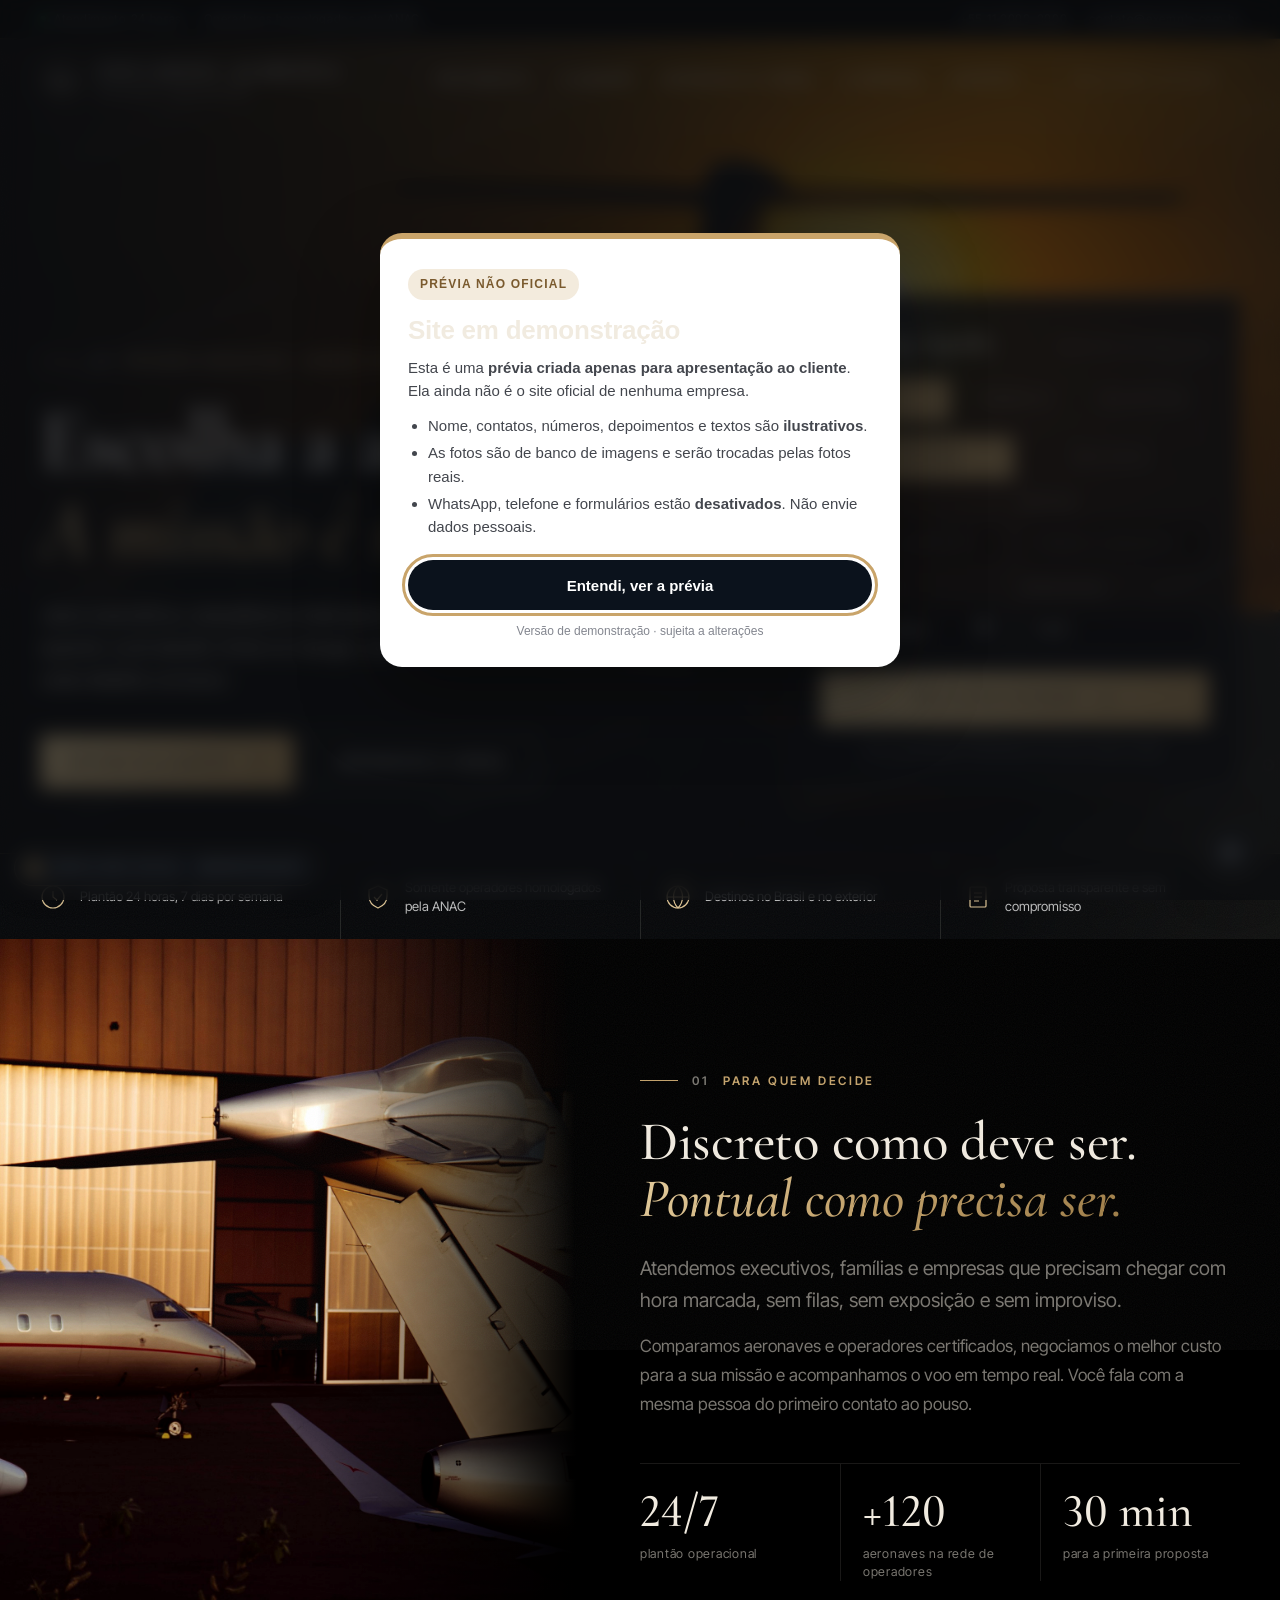
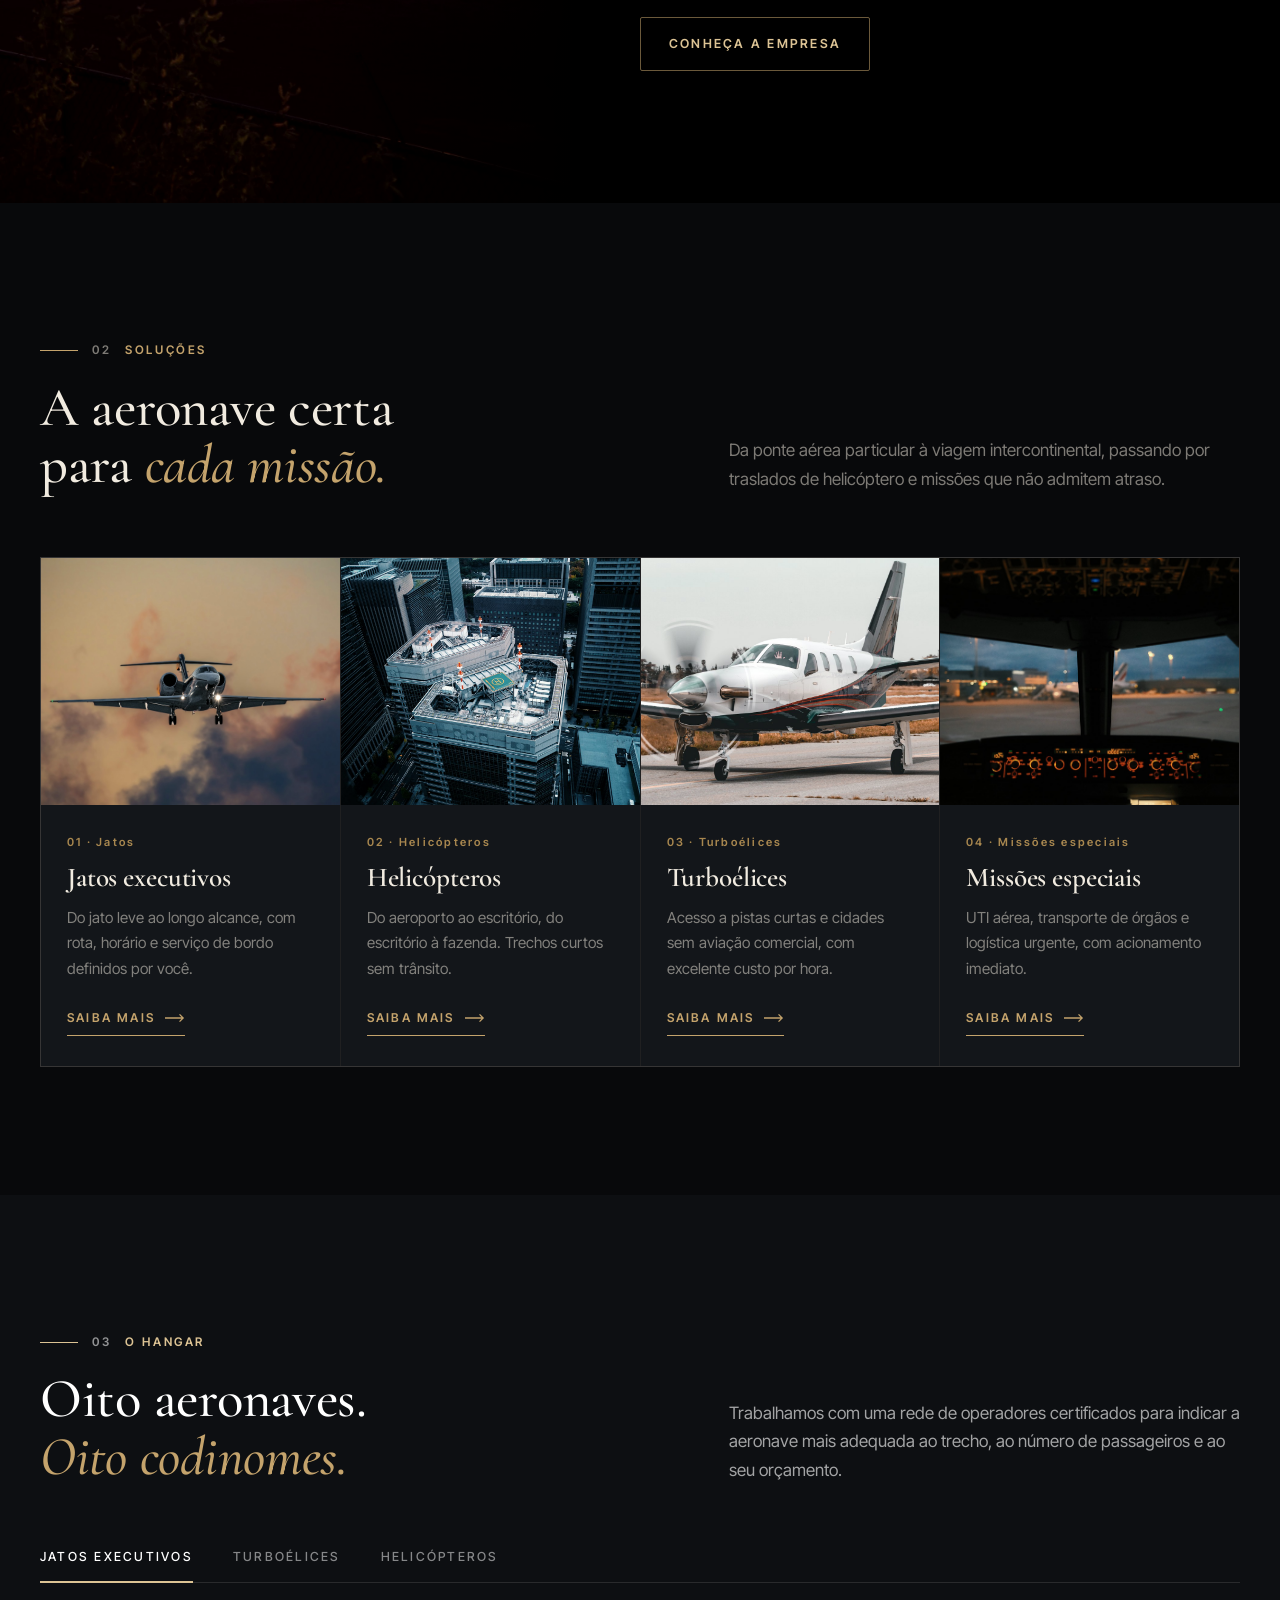
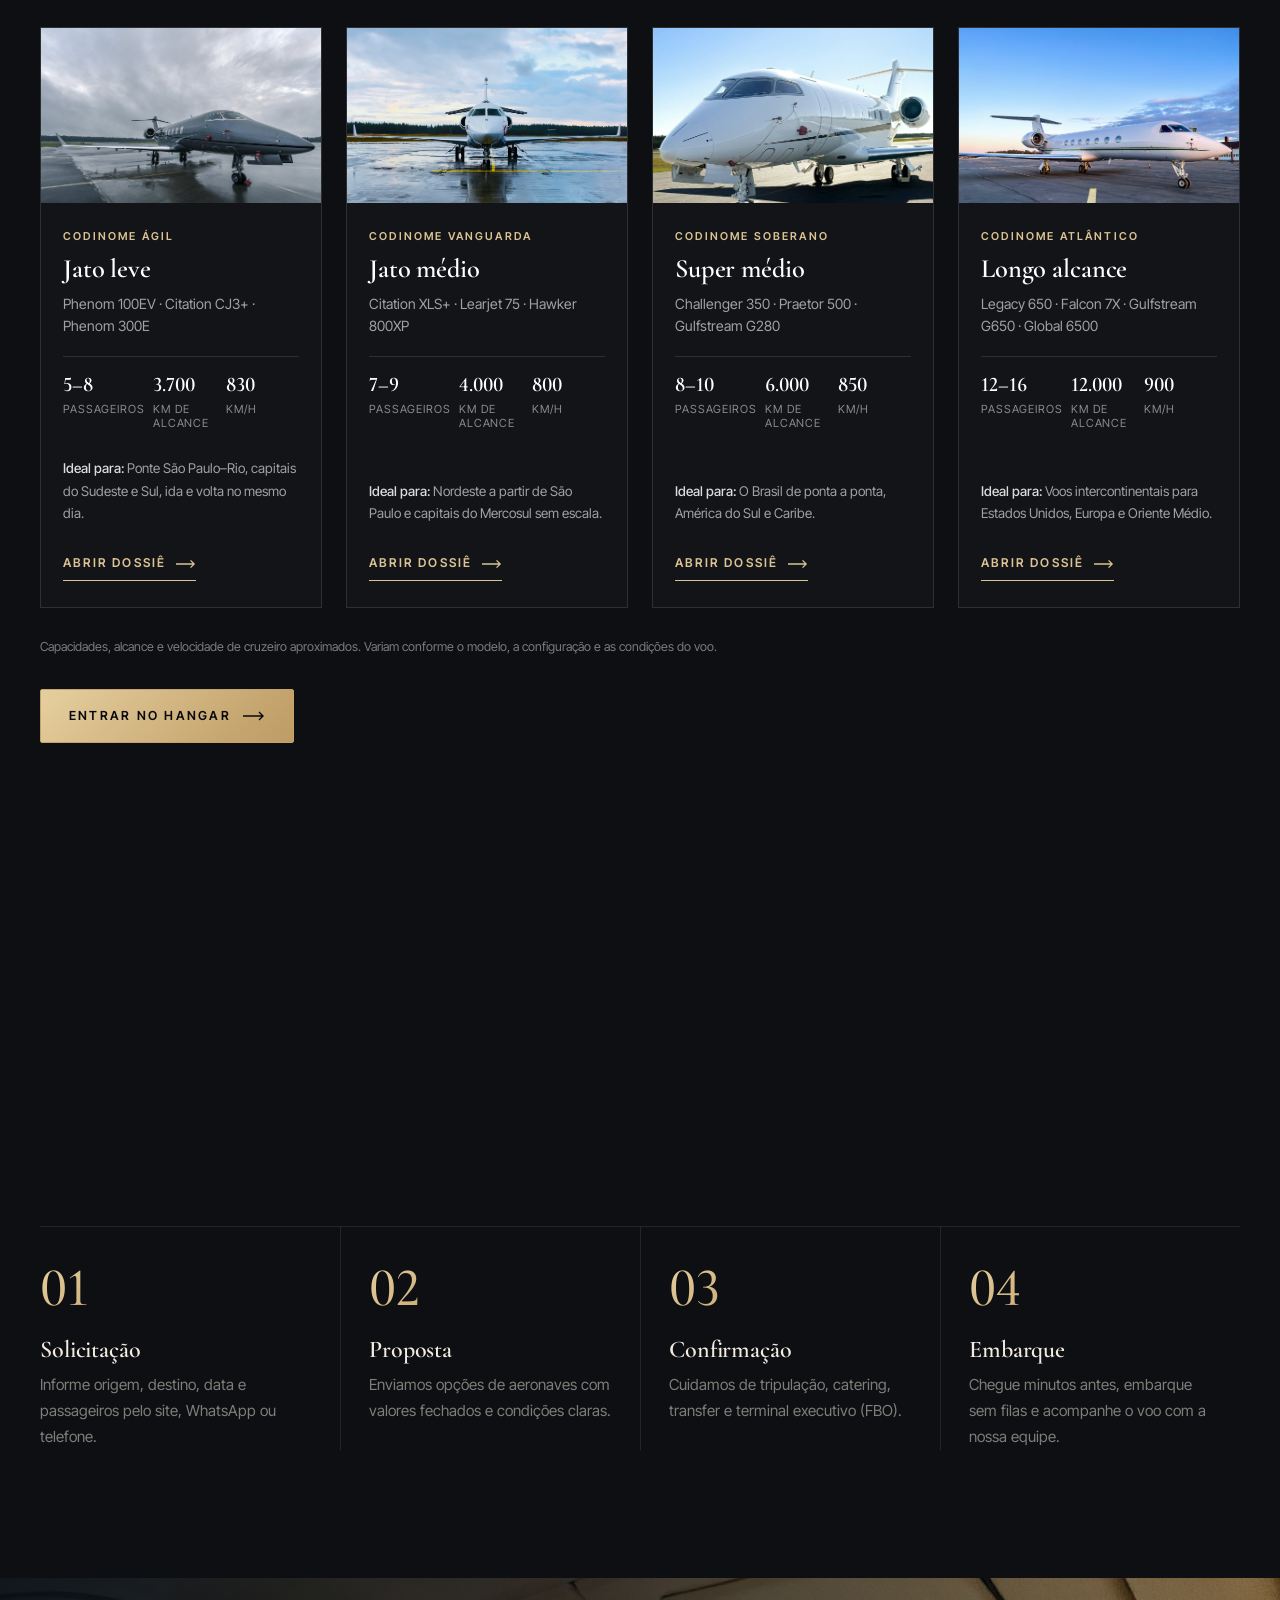
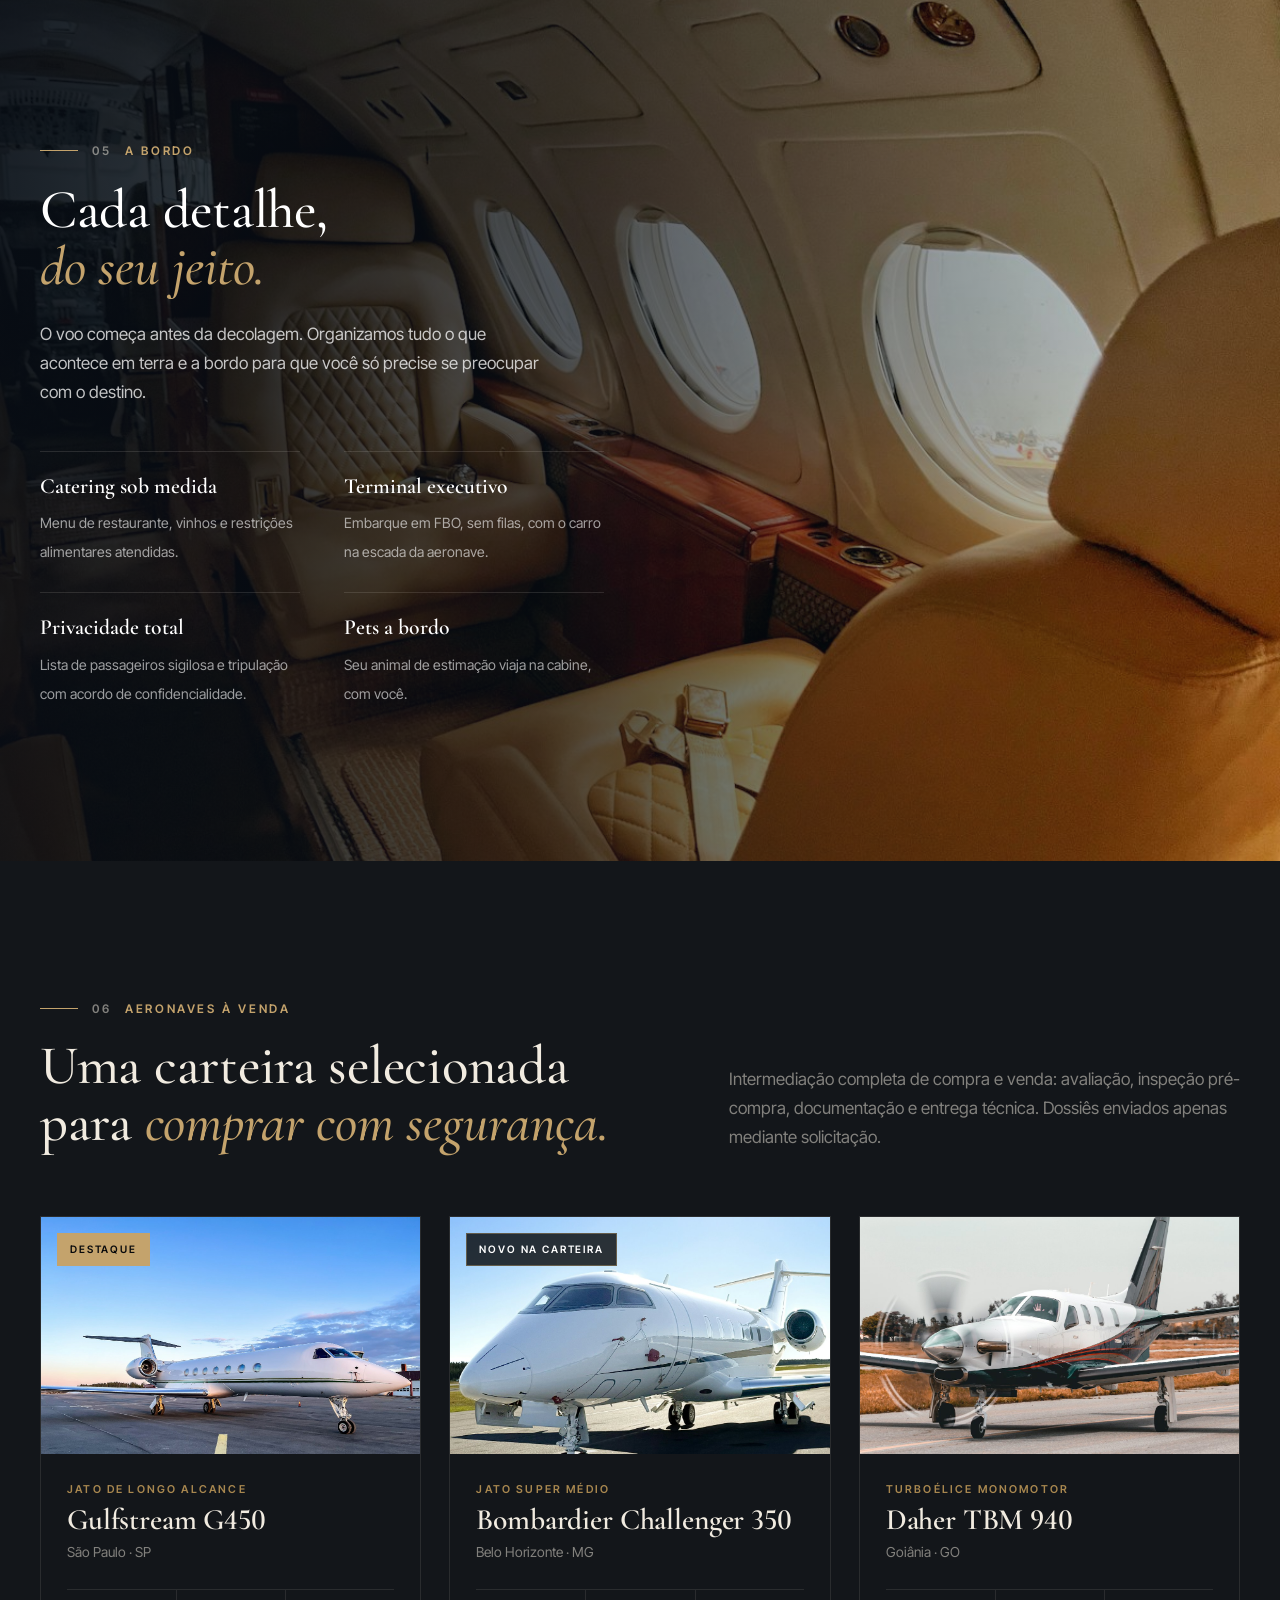
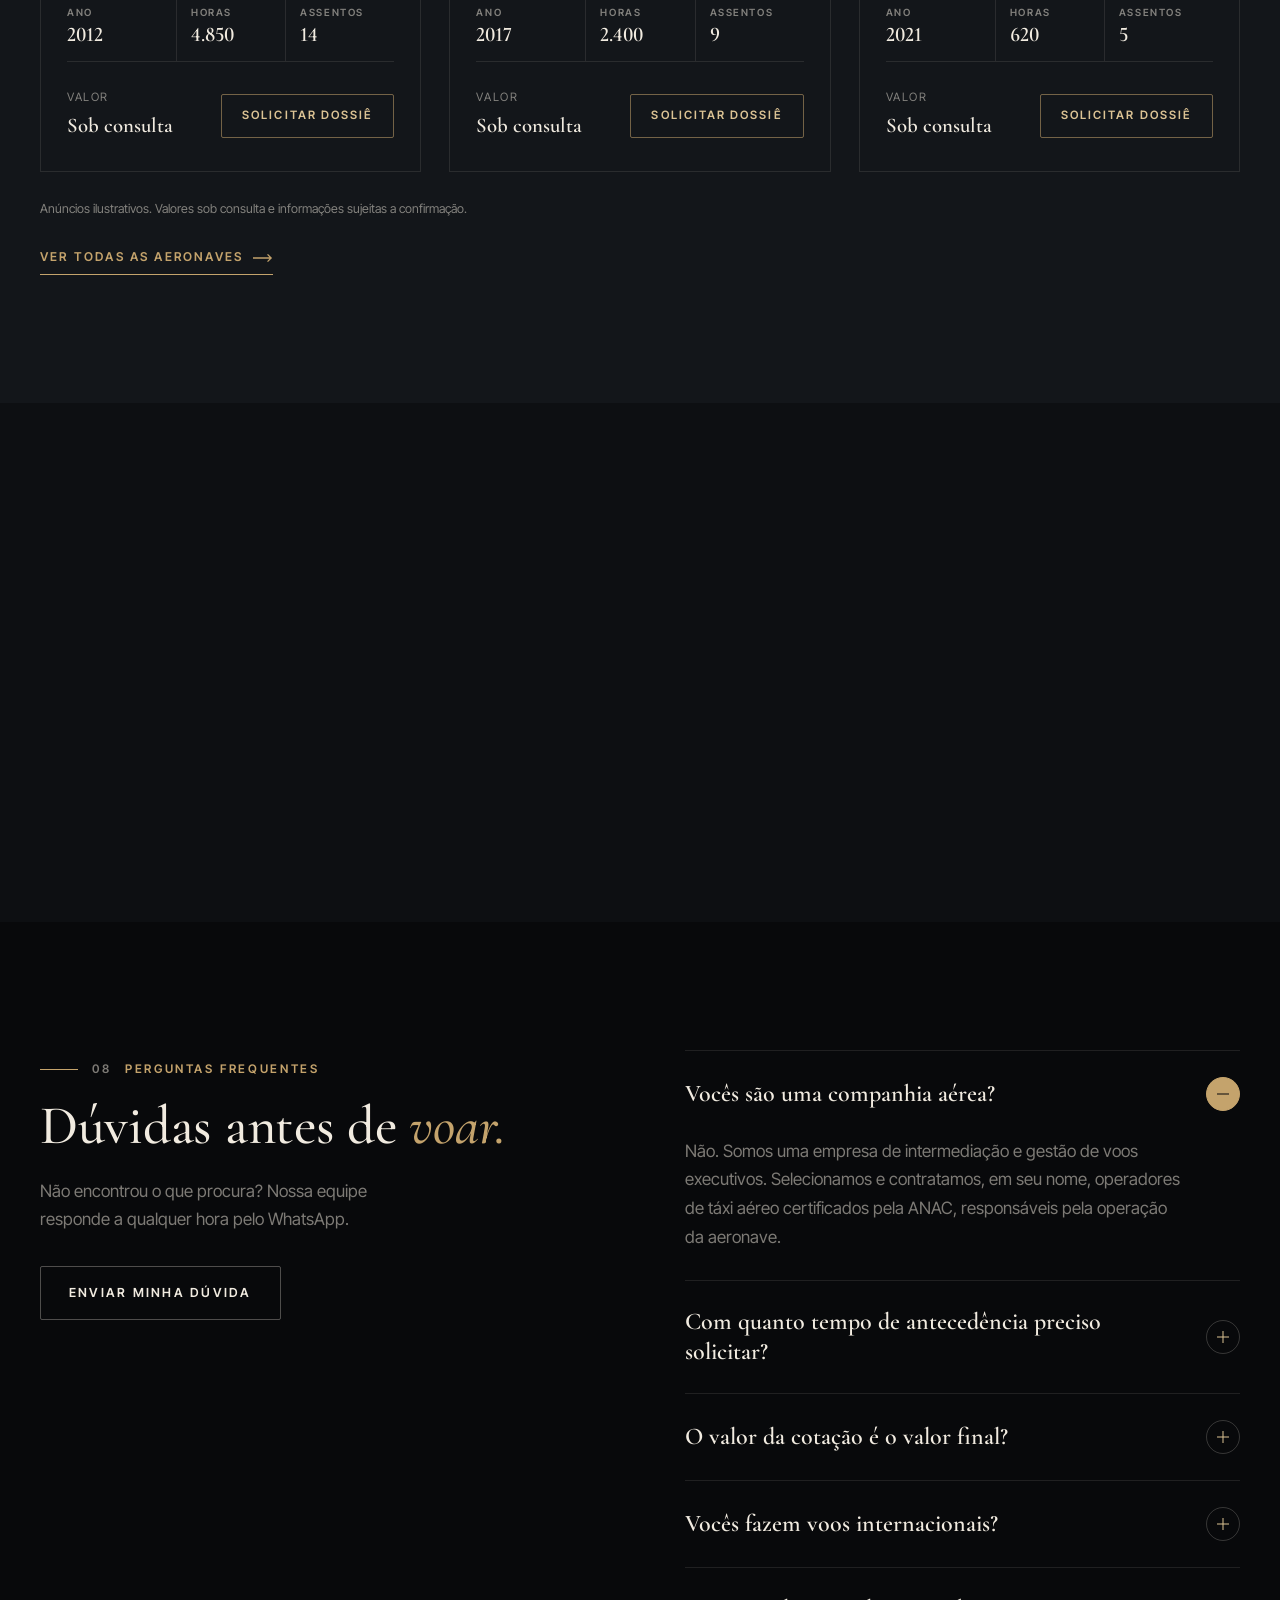
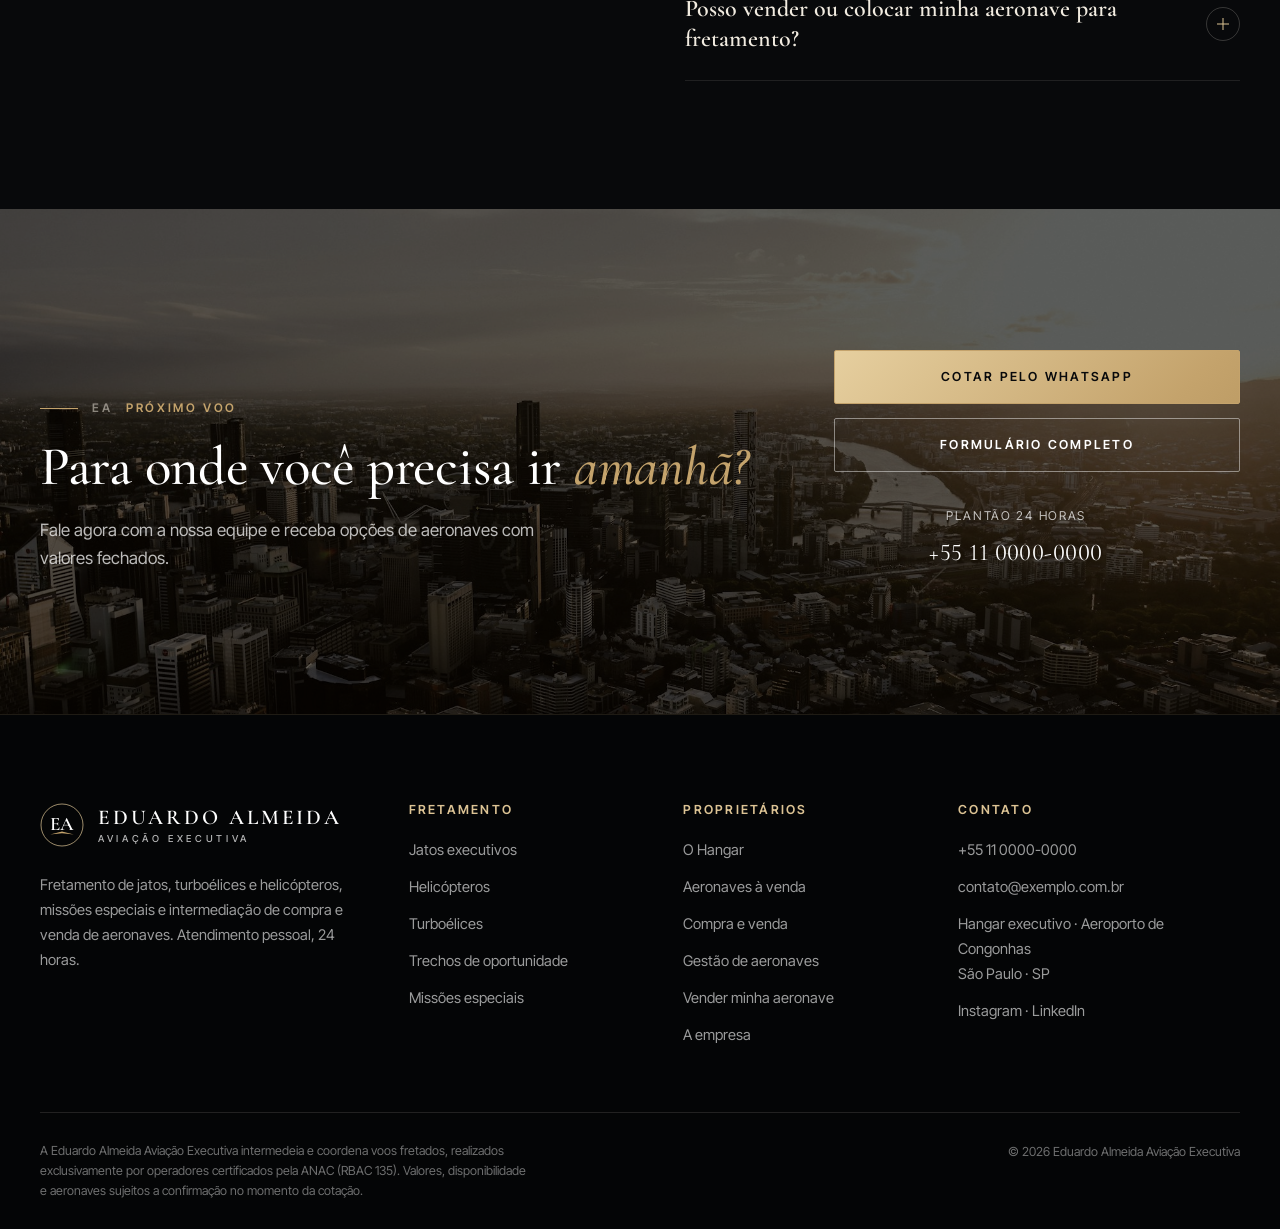
==== commit 4c9a6273: "Remove fotos de pessoas de terno: sofisticação pelo conceito, não pela figura Co-Authored-By: Claude" ====
--- a/index.html
+++ b/index.html
@@ -76,7 +76,7 @@
 
   <!-- PARA QUEM DECIDE -->
   <section class="agent">
-    <div class="agent__img"><img src="img/terno-pb.jpg" alt="Homem de terno escuro abotoando o paletó" loading="lazy" width="1400" height="2100"></div>
+    <div class="agent__img"><img src="img/hangar-noite.jpg" alt="Jatos executivos em hangar iluminado à noite" loading="lazy" width="1400" height="2100"></div>
     <div class="agent__b rv">
       <span class="label"><b>01</b> Para quem decide</span>
       <h2>Discreto como deve ser. <em>Pontual como precisa ser.</em></h2>
--- a/style.css
+++ b/style.css
@@ -649,7 +649,7 @@
 /* faixa "o cliente" com foto de terno */
 .agent { display: grid; grid-template-columns: minmax(0, .9fr) minmax(0, 1.1fr); min-height: 640px; background: #000; }
 .agent__img { position: relative; overflow: hidden; }
-.agent__img img { width: 100%; height: 100%; object-fit: cover; filter: grayscale(1) contrast(1.1); }
+.agent__img img { width: 100%; height: 100%; object-fit: cover; filter: saturate(.85) contrast(1.05); }
 .agent__img::after { content: ""; position: absolute; inset: 0; background: linear-gradient(90deg, rgba(0, 0, 0, 0) 55%, #000 100%); }
 .agent__b { display: flex; flex-direction: column; justify-content: center; padding: clamp(56px, 8vw, 120px) var(--gutter) clamp(56px, 8vw, 120px) clamp(32px, 5vw, 80px); max-width: 720px; }
 .agent__b h2 { margin: 22px 0 24px; }
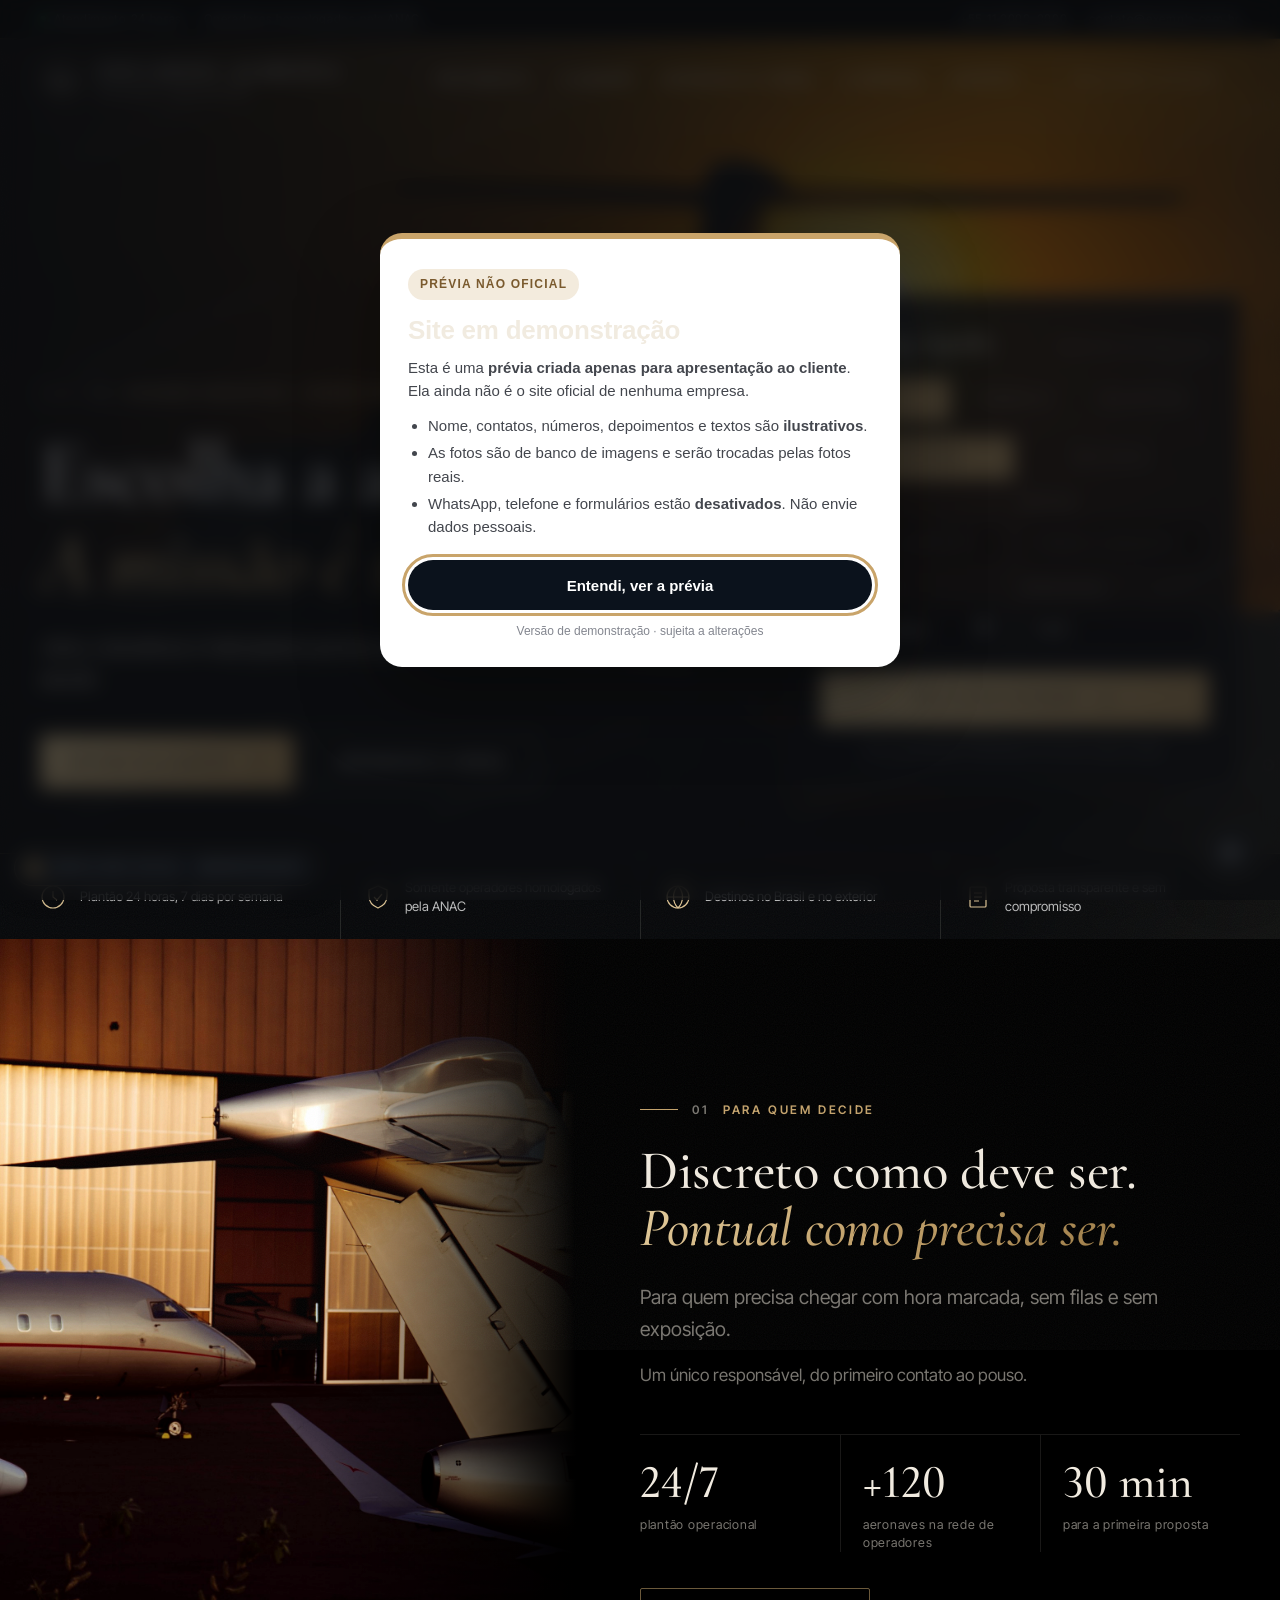
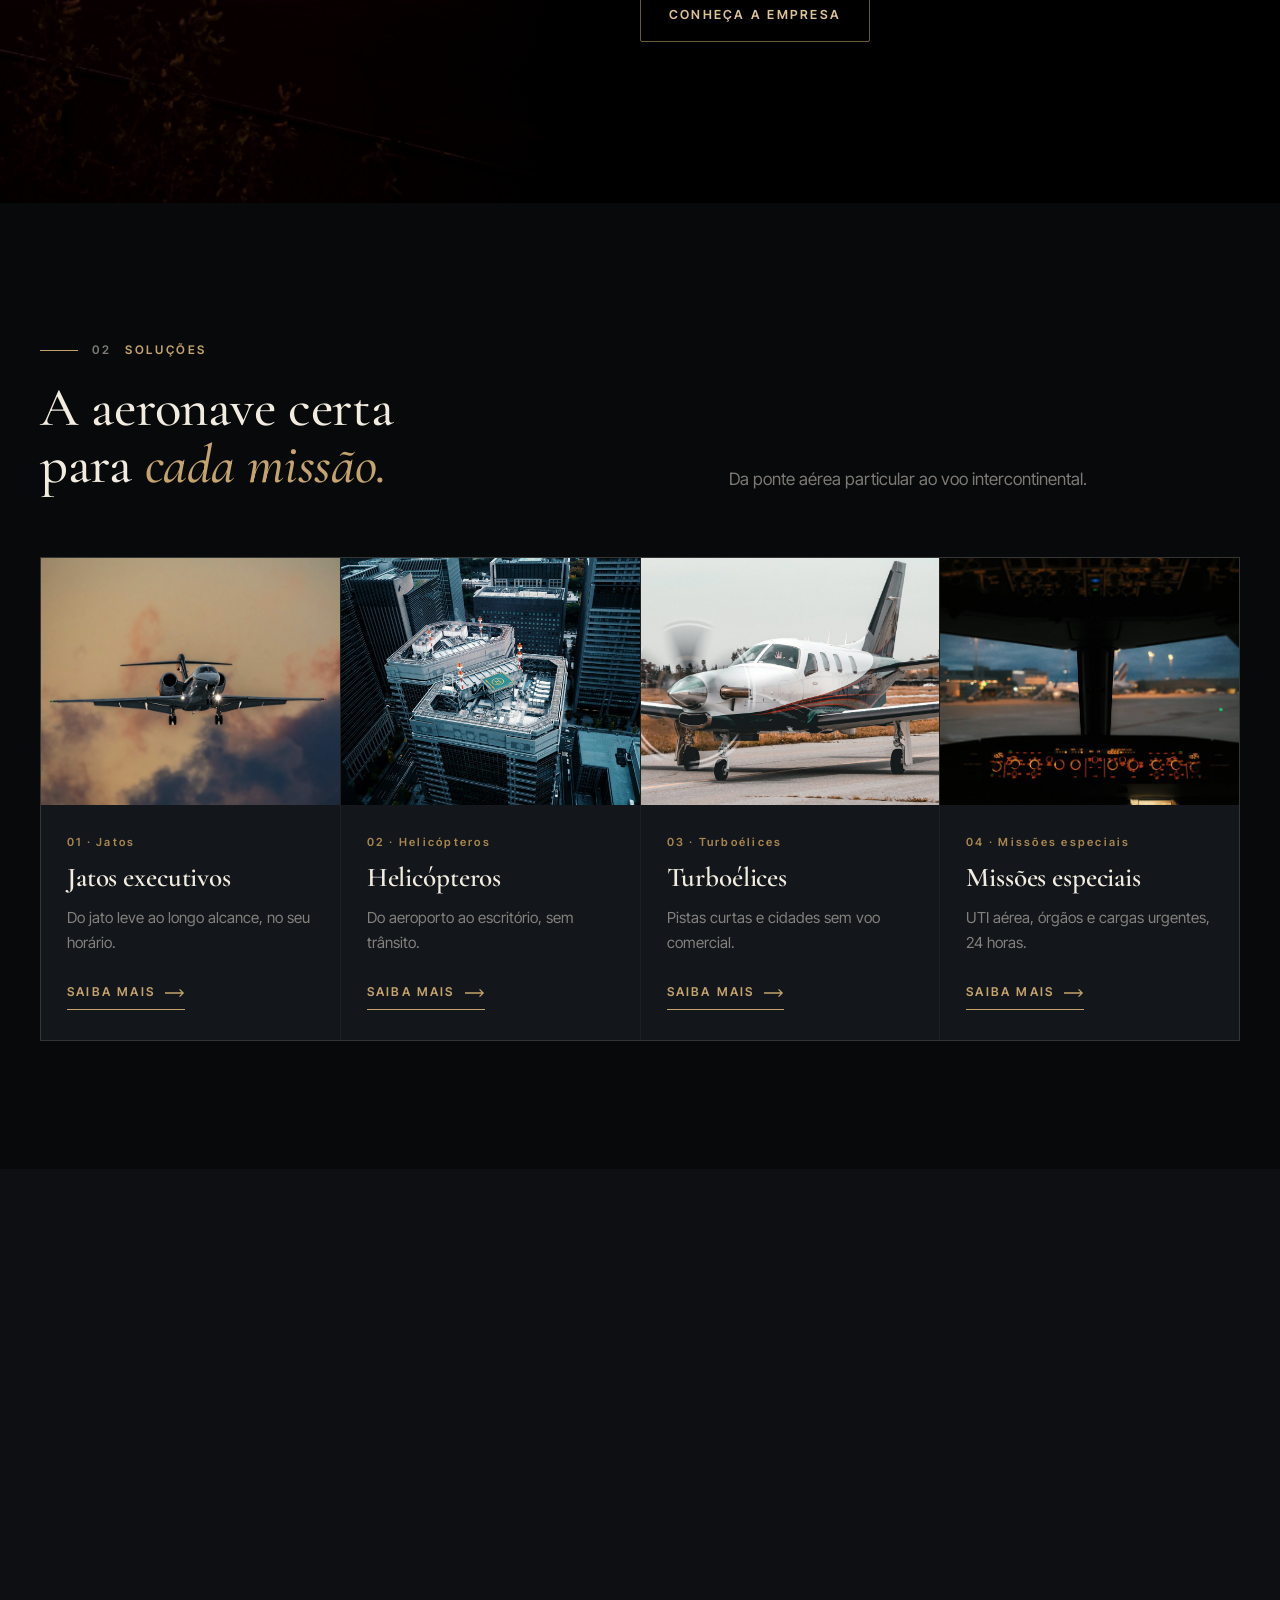
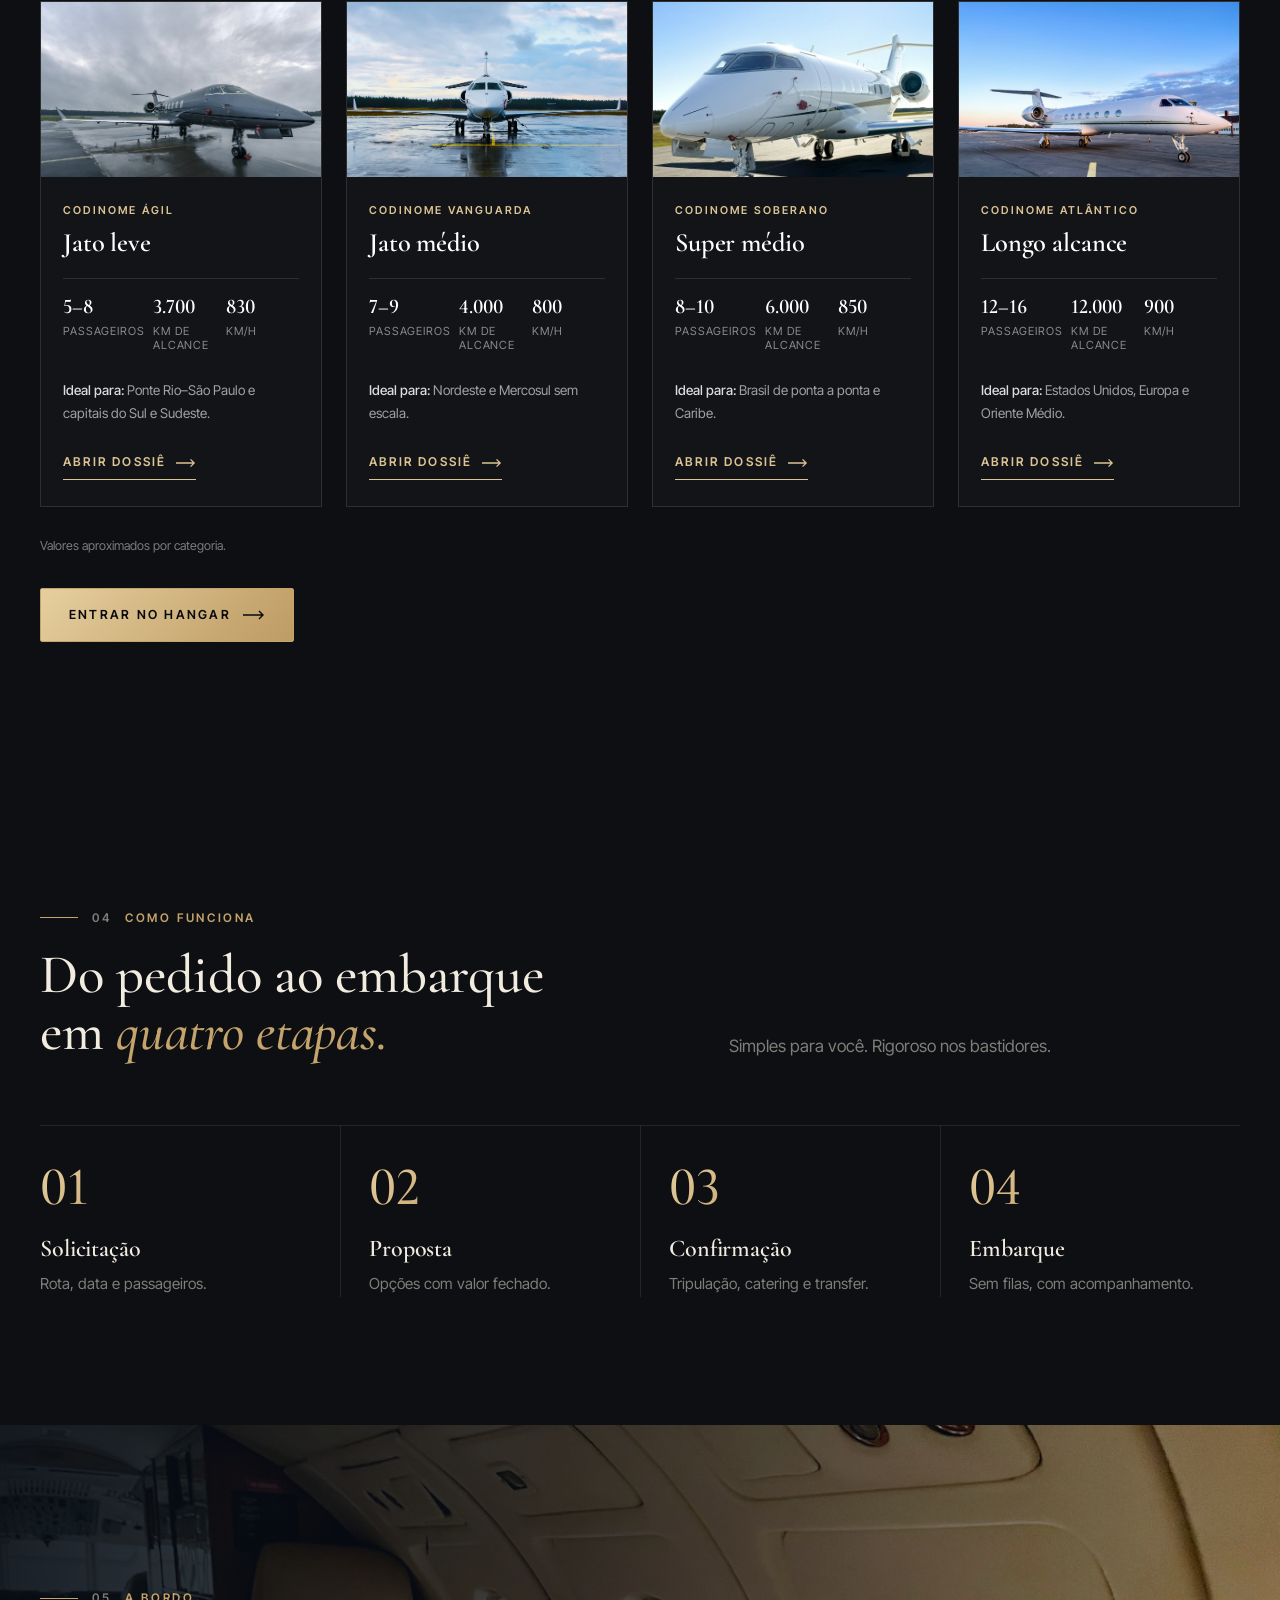
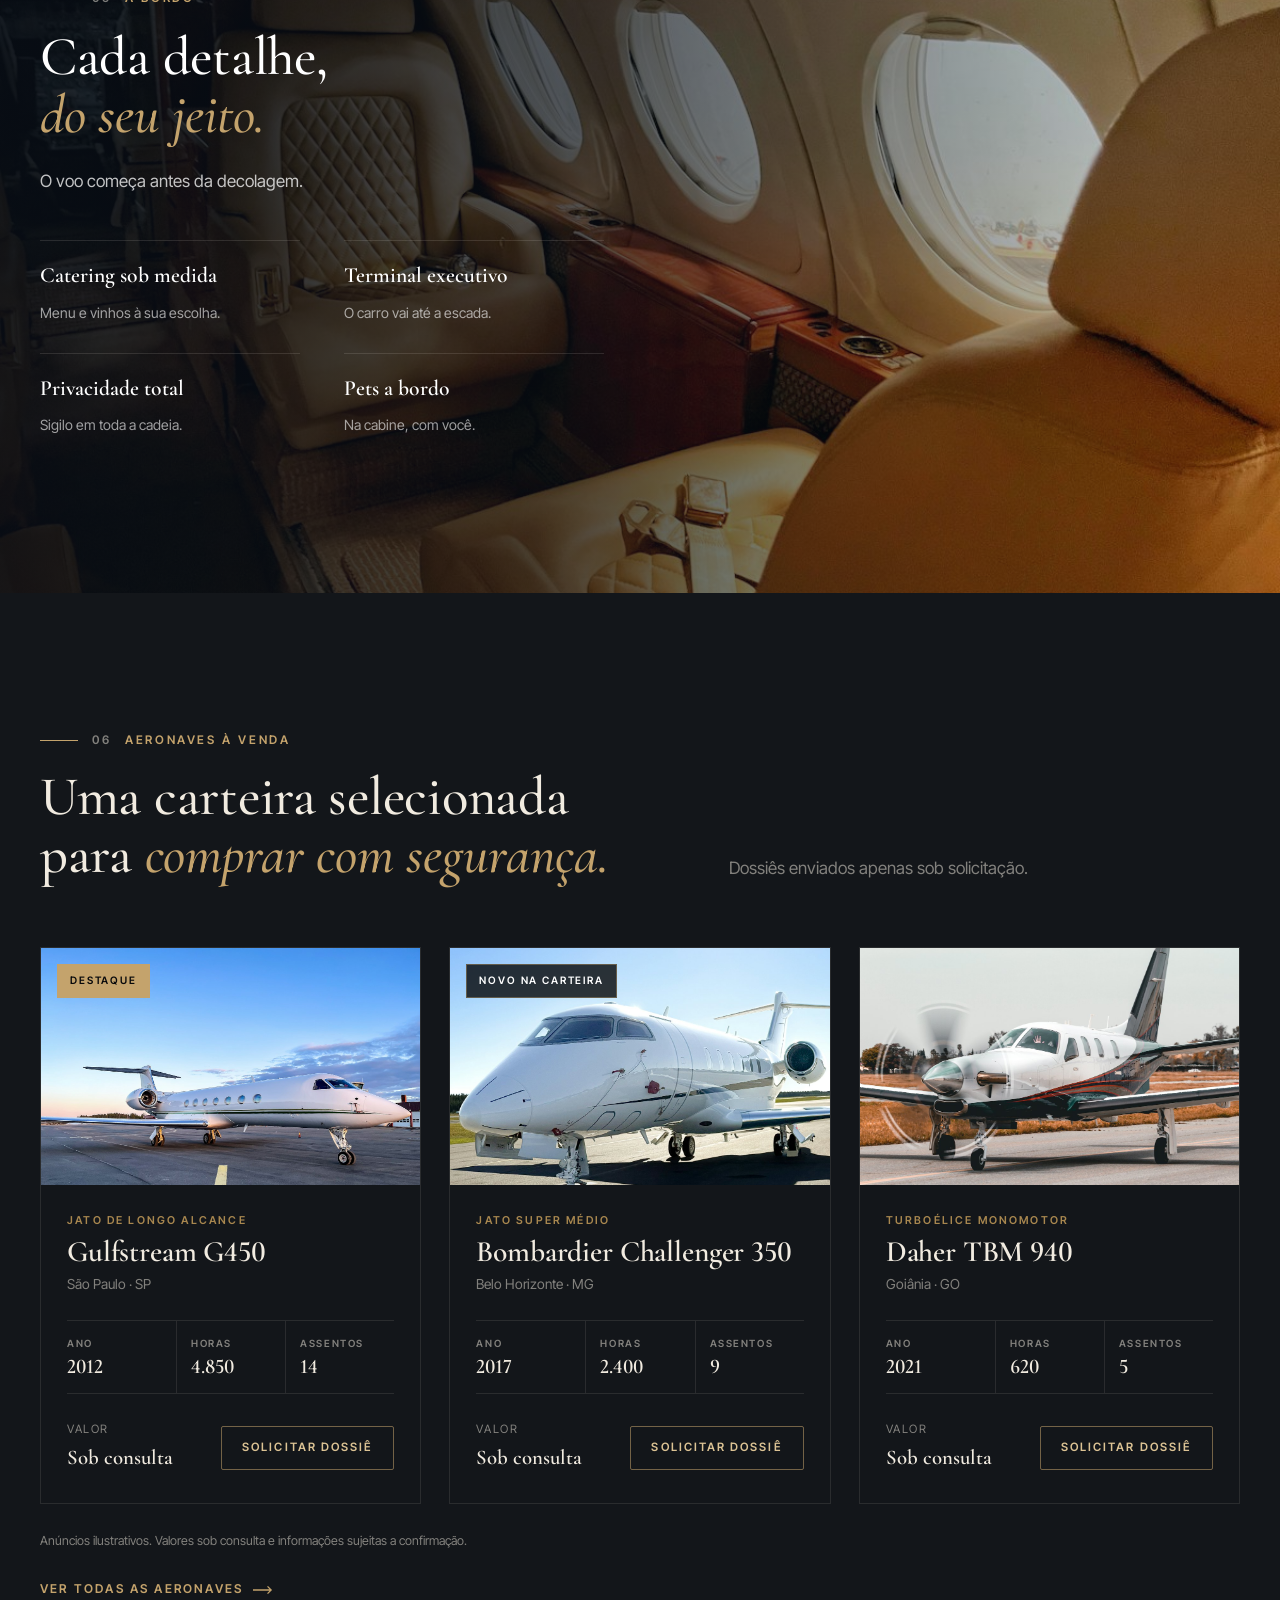
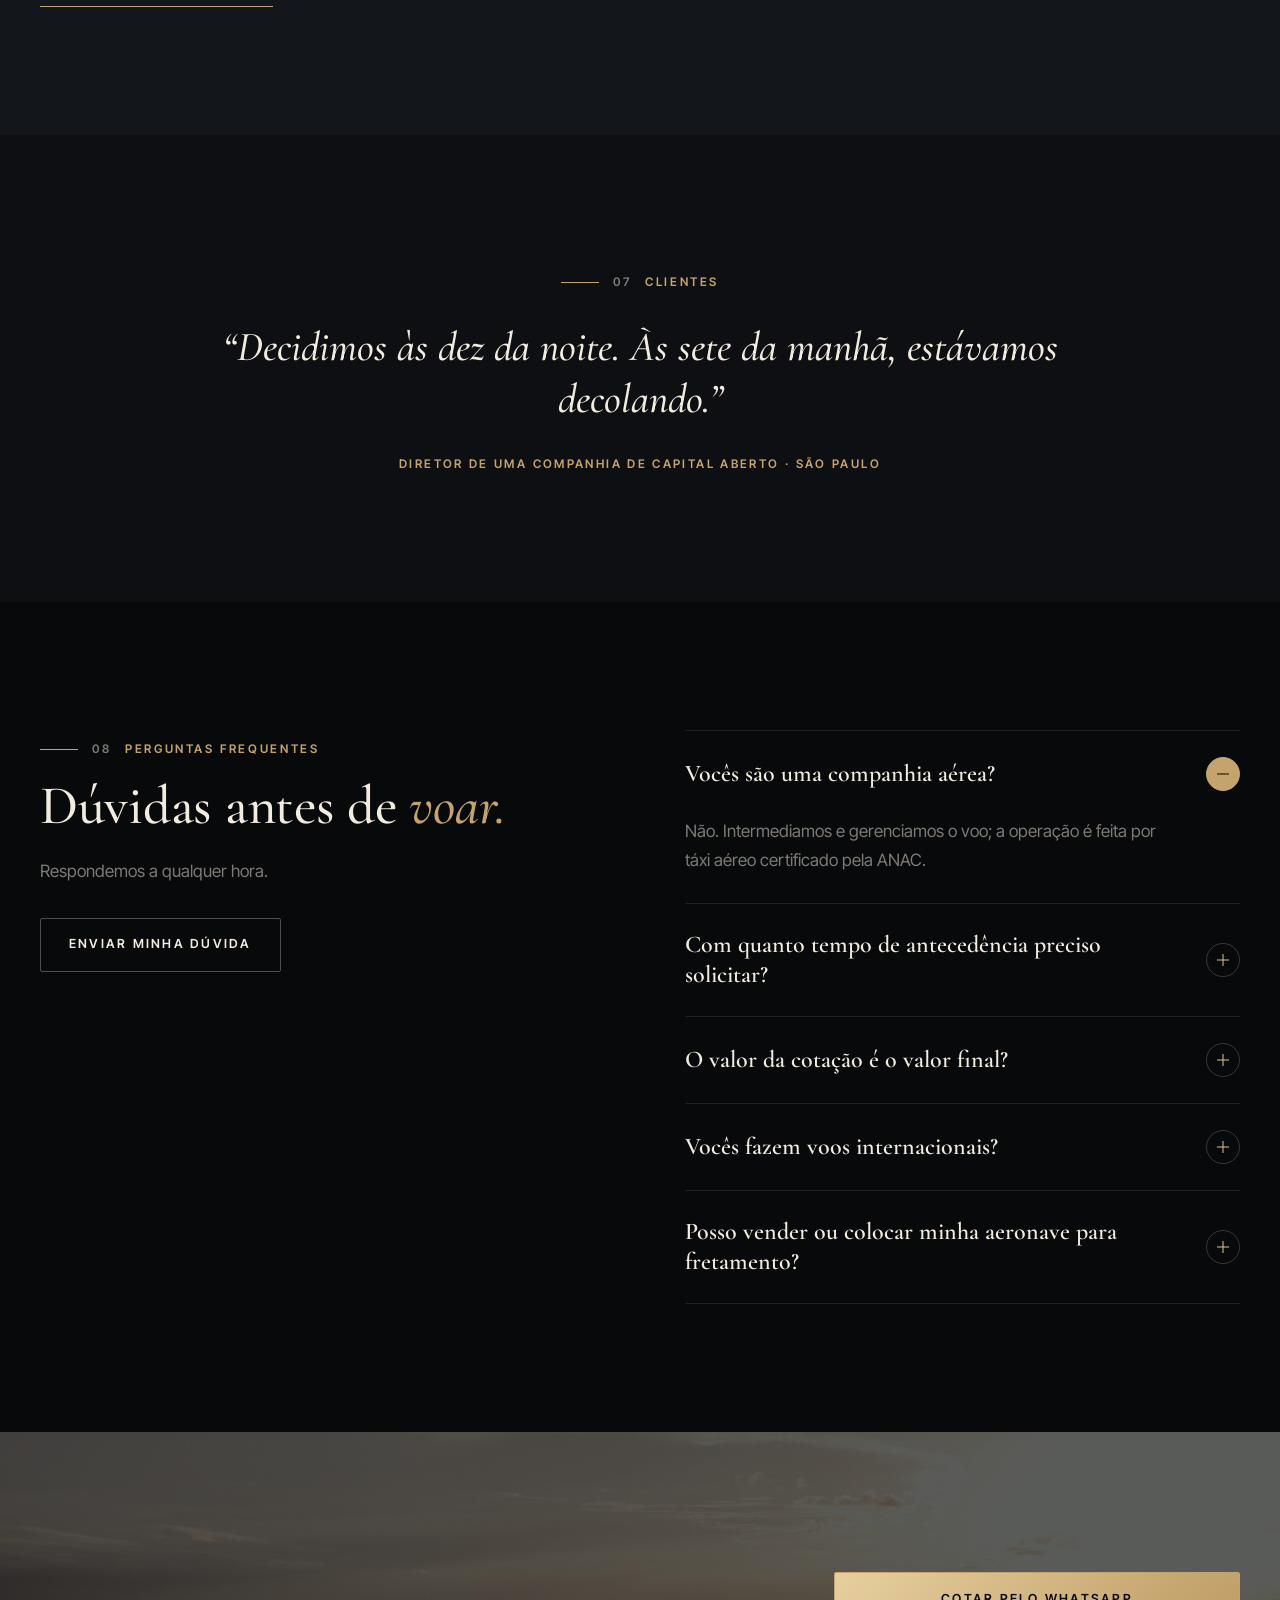
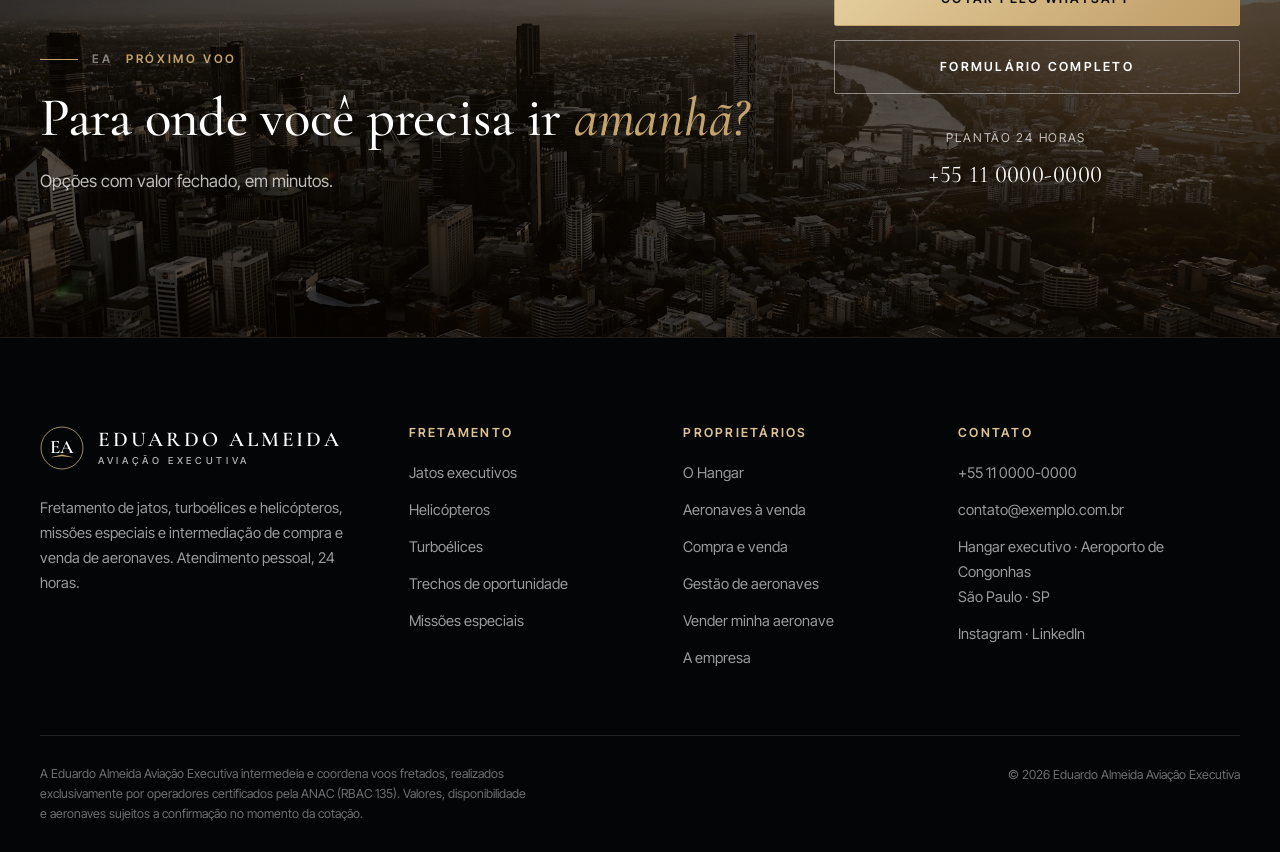
==== commit 070cfc9d: "Corrige menu no celular, enxuga textos e otimiza a versão mobile (carrosséis deslizantes) Co-Authore" ====
--- a/index.html
+++ b/index.html
@@ -27,7 +27,7 @@
         <div>
           <span class="label"><b>EA</b> Aviação executiva · Acesso reservado</span>
           <h1>Escolha a aeronave. <em>A missão é sua.</em></h1>
-          <p class="hero__lead lead">Jatos executivos, turboélices e helicópteros prontos para decolar quando você decidir. Entre no hangar, escolha a aeronave e deixe cada detalhe conosco.</p>
+          <p class="hero__lead lead">Jatos, turboélices e helicópteros prontos para decolar quando você decidir.</p>
           <div class="hero__actions">
             <a class="btn" href="frota.html">Entrar no hangar <svg class="arr" viewBox="0 0 22 10" aria-hidden="true"><path d="M0 5h20M16 1l4 4-4 4"/></svg></a>
             <a class="btn btn--light" href="aeronaves.html">Aeronaves à venda</a>
@@ -80,8 +80,8 @@
     <div class="agent__b rv">
       <span class="label"><b>01</b> Para quem decide</span>
       <h2>Discreto como deve ser. <em>Pontual como precisa ser.</em></h2>
-      <p class="lead">Atendemos executivos, famílias e empresas que precisam chegar com hora marcada, sem filas, sem exposição e sem improviso.</p>
-      <p style="margin-top:16px">Comparamos aeronaves e operadores certificados, negociamos o melhor custo para a sua missão e acompanhamos o voo em tempo real. Você fala com a mesma pessoa do primeiro contato ao pouso.</p>
+      <p class="lead">Para quem precisa chegar com hora marcada, sem filas e sem exposição.</p>
+      <p style="margin-top:16px">Um único responsável, do primeiro contato ao pouso.</p>
       <div class="stats">
         <div><b>24/7</b><span>plantão operacional</span></div>
         <div><b>+120</b><span>aeronaves na rede de operadores</span></div>
@@ -99,7 +99,7 @@
           <span class="label"><b>02</b> Soluções</span>
           <h2>A aeronave certa para <em>cada missão.</em></h2>
         </div>
-        <p>Da ponte aérea particular à viagem intercontinental, passando por traslados de helicóptero e missões que não admitem atraso.</p>
+        <p>Da ponte aérea particular ao voo intercontinental.</p>
       </div>
       <div class="services">
         <article class="svc rv">
@@ -107,7 +107,7 @@
           <div class="svc__b">
             <span class="svc__n">01 · Jatos</span>
             <h3>Jatos executivos</h3>
-            <p>Do jato leve ao longo alcance, com rota, horário e serviço de bordo definidos por você.</p>
+            <p>Do jato leve ao longo alcance, no seu horário.</p>
             <a class="link" href="servicos.html#jatos">Saiba mais <svg class="arr" viewBox="0 0 22 10" aria-hidden="true"><path d="M0 5h20M16 1l4 4-4 4"/></svg></a>
           </div>
         </article>
@@ -116,7 +116,7 @@
           <div class="svc__b">
             <span class="svc__n">02 · Helicópteros</span>
             <h3>Helicópteros</h3>
-            <p>Do aeroporto ao escritório, do escritório à fazenda. Trechos curtos sem trânsito.</p>
+            <p>Do aeroporto ao escritório, sem trânsito.</p>
             <a class="link" href="servicos.html#helicopteros">Saiba mais <svg class="arr" viewBox="0 0 22 10" aria-hidden="true"><path d="M0 5h20M16 1l4 4-4 4"/></svg></a>
           </div>
         </article>
@@ -125,7 +125,7 @@
           <div class="svc__b">
             <span class="svc__n">03 · Turboélices</span>
             <h3>Turboélices</h3>
-            <p>Acesso a pistas curtas e cidades sem aviação comercial, com excelente custo por hora.</p>
+            <p>Pistas curtas e cidades sem voo comercial.</p>
             <a class="link" href="servicos.html#turboelices">Saiba mais <svg class="arr" viewBox="0 0 22 10" aria-hidden="true"><path d="M0 5h20M16 1l4 4-4 4"/></svg></a>
           </div>
         </article>
@@ -134,7 +134,7 @@
           <div class="svc__b">
             <span class="svc__n">04 · Missões especiais</span>
             <h3>Missões especiais</h3>
-            <p>UTI aérea, transporte de órgãos e logística urgente, com acionamento imediato.</p>
+            <p>UTI aérea, órgãos e cargas urgentes, 24 horas.</p>
             <a class="link" href="servicos.html#missoes">Saiba mais <svg class="arr" viewBox="0 0 22 10" aria-hidden="true"><path d="M0 5h20M16 1l4 4-4 4"/></svg></a>
           </div>
         </article>
@@ -150,7 +150,7 @@
           <span class="label"><b>03</b> O Hangar</span>
           <h2>Oito aeronaves. <em>Oito codinomes.</em></h2>
         </div>
-        <p>Trabalhamos com uma rede de operadores certificados para indicar a aeronave mais adequada ao trecho, ao número de passageiros e ao seu orçamento.</p>
+        <p>Cada categoria com seu codinome. Escolha pela missão.</p>
       </div>
       <div class="tabs rv" role="tablist" aria-label="Categorias da frota" data-filter="#frota-home">
         <button type="button" role="tab" data-cat="jatos" aria-selected="true">Jatos executivos</button>
@@ -158,7 +158,7 @@
         <button type="button" role="tab" data-cat="heli" aria-selected="false">Helicópteros</button>
       </div>
       <div class="fleet" id="frota-home" data-frota></div>
-      <p class="fleet-note">Capacidades, alcance e velocidade de cruzeiro aproximados. Variam conforme o modelo, a configuração e as condições do voo.</p>
+      <p class="fleet-note">Valores aproximados por categoria.</p>
       <a class="btn" style="margin-top:32px" href="frota.html">Entrar no hangar <svg class="arr" viewBox="0 0 22 10" aria-hidden="true"><path d="M0 5h20M16 1l4 4-4 4"/></svg></a>
     </div>
   </section>
@@ -171,13 +171,13 @@
           <span class="label"><b>04</b> Como funciona</span>
           <h2>Do pedido ao embarque em <em>quatro etapas.</em></h2>
         </div>
-        <p>Um processo simples para você e rigoroso nos bastidores: segurança, documentação e logística verificadas antes de cada voo.</p>
+        <p>Simples para você. Rigoroso nos bastidores.</p>
       </div>
       <ol class="steps">
-        <li class="rv"><h3>Solicitação</h3><p>Informe origem, destino, data e passageiros pelo site, WhatsApp ou telefone.</p></li>
-        <li class="rv" style="--d:.08s"><h3>Proposta</h3><p>Enviamos opções de aeronaves com valores fechados e condições claras.</p></li>
-        <li class="rv" style="--d:.16s"><h3>Confirmação</h3><p>Cuidamos de tripulação, catering, transfer e terminal executivo (FBO).</p></li>
-        <li class="rv" style="--d:.24s"><h3>Embarque</h3><p>Chegue minutos antes, embarque sem filas e acompanhe o voo com a nossa equipe.</p></li>
+        <li class="rv"><h3>Solicitação</h3><p>Rota, data e passageiros.</p></li>
+        <li class="rv" style="--d:.08s"><h3>Proposta</h3><p>Opções com valor fechado.</p></li>
+        <li class="rv" style="--d:.16s"><h3>Confirmação</h3><p>Tripulação, catering e transfer.</p></li>
+        <li class="rv" style="--d:.24s"><h3>Embarque</h3><p>Sem filas, com acompanhamento.</p></li>
       </ol>
     </div>
   </section>
@@ -188,12 +188,12 @@
     <div class="wrap rv">
       <span class="label"><b>05</b> A bordo</span>
       <h2>Cada detalhe, <em>do seu jeito.</em></h2>
-      <p>O voo começa antes da decolagem. Organizamos tudo o que acontece em terra e a bordo para que você só precise se preocupar com o destino.</p>
+      <p>O voo começa antes da decolagem.</p>
       <div class="perks">
-        <div><b>Catering sob medida</b><span>Menu de restaurante, vinhos e restrições alimentares atendidas.</span></div>
-        <div><b>Terminal executivo</b><span>Embarque em FBO, sem filas, com o carro na escada da aeronave.</span></div>
-        <div><b>Privacidade total</b><span>Lista de passageiros sigilosa e tripulação com acordo de confidencialidade.</span></div>
-        <div><b>Pets a bordo</b><span>Seu animal de estimação viaja na cabine, com você.</span></div>
+        <div><b>Catering sob medida</b><span>Menu e vinhos à sua escolha.</span></div>
+        <div><b>Terminal executivo</b><span>O carro vai até a escada.</span></div>
+        <div><b>Privacidade total</b><span>Sigilo em toda a cadeia.</span></div>
+        <div><b>Pets a bordo</b><span>Na cabine, com você.</span></div>
       </div>
     </div>
   </section>
@@ -206,7 +206,7 @@
           <span class="label"><b>06</b> Aeronaves à venda</span>
           <h2>Uma carteira selecionada para <em>comprar com segurança.</em></h2>
         </div>
-        <p>Intermediação completa de compra e venda: avaliação, inspeção pré-compra, documentação e entrega técnica. Dossiês enviados apenas mediante solicitação.</p>
+        <p>Dossiês enviados apenas sob solicitação.</p>
       </div>
       <div class="listings" data-venda="3"></div>
       <p class="disclaimer">Anúncios ilustrativos. Valores sob consulta e informações sujeitas a confirmação.</p>
@@ -218,7 +218,7 @@
   <section class="section section--paper">
     <div class="wrap quote-block rv">
       <span class="label"><b>07</b> Clientes</span>
-      <blockquote style="margin-top:30px">“Decidimos a viagem às dez da noite e às sete da manhã estávamos decolando. Tudo resolvido por uma única pessoa, sem uma ligação a mais.”</blockquote>
+      <blockquote style="margin-top:30px">“Decidimos às dez da noite. Às sete da manhã, estávamos decolando.”</blockquote>
       <cite>Diretor de uma companhia de capital aberto · São Paulo</cite>
     </div>
   </section>
@@ -229,15 +229,15 @@
       <div class="rv">
         <span class="label"><b>08</b> Perguntas frequentes</span>
         <h2 style="margin-top:18px">Dúvidas antes de <em>voar.</em></h2>
-        <p style="margin-top:22px;color:var(--mute);max-width:40ch">Não encontrou o que procura? Nossa equipe responde a qualquer hora pelo WhatsApp.</p>
+        <p style="margin-top:22px;color:var(--mute);max-width:40ch">Respondemos a qualquer hora.</p>
         <a class="btn btn--line" style="margin-top:32px" data-wa-msg="Olá! Tenho uma dúvida sobre voo executivo." href="#">Enviar minha dúvida</a>
       </div>
       <div class="faq rv" style="--d:.1s">
-        <details open><summary>Vocês são uma companhia aérea?<i aria-hidden="true"></i></summary><p>Não. Somos uma empresa de intermediação e gestão de voos executivos. Selecionamos e contratamos, em seu nome, operadores de táxi aéreo certificados pela ANAC, responsáveis pela operação da aeronave.</p></details>
-        <details><summary>Com quanto tempo de antecedência preciso solicitar?<i aria-hidden="true"></i></summary><p>Quanto antes, mais opções. Mas organizamos voos com poucas horas de antecedência, inclusive à noite, nos fins de semana e em feriados, conforme a disponibilidade das aeronaves.</p></details>
-        <details><summary>O valor da cotação é o valor final?<i aria-hidden="true"></i></summary><p>Sim. A proposta informa o valor total da aeronave para a missão, com taxas aeroportuárias, pernoite da tripulação e reposicionamento. Qualquer item opcional, como catering especial, aparece separado.</p></details>
-        <details><summary>Vocês fazem voos internacionais?<i aria-hidden="true"></i></summary><p>Sim. Coordenamos autorizações de sobrevoo, despacho aduaneiro, imigração e escalas técnicas para destinos na América do Sul, Estados Unidos, Europa e outros continentes.</p></details>
-        <details><summary>Posso vender ou colocar minha aeronave para fretamento?<i aria-hidden="true"></i></summary><p>Sim. Fazemos a avaliação de mercado, a divulgação discreta para compradores qualificados e todo o acompanhamento da negociação. Também apresentamos opções de gestão e agregação a operadores para gerar receita com a aeronave.</p></details>
+        <details open><summary>Vocês são uma companhia aérea?<i aria-hidden="true"></i></summary><p>Não. Intermediamos e gerenciamos o voo; a operação é feita por táxi aéreo certificado pela ANAC.</p></details>
+        <details><summary>Com quanto tempo de antecedência preciso solicitar?<i aria-hidden="true"></i></summary><p>Quanto antes, mais opções. Mas organizamos voos em poucas horas, inclusive à noite e em feriados.</p></details>
+        <details><summary>O valor da cotação é o valor final?<i aria-hidden="true"></i></summary><p>Sim. Taxas, tripulação e reposicionamento já estão incluídos.</p></details>
+        <details><summary>Vocês fazem voos internacionais?<i aria-hidden="true"></i></summary><p>Sim. Cuidamos de autorizações, aduana e escalas técnicas.</p></details>
+        <details><summary>Posso vender ou colocar minha aeronave para fretamento?<i aria-hidden="true"></i></summary><p>Sim. Avaliamos, apresentamos a compradores qualificados e acompanhamos a negociação.</p></details>
       </div>
     </div>
   </section>
@@ -249,7 +249,7 @@
       <div class="rv">
         <span class="label"><b>EA</b> Próximo voo</span>
         <h2>Para onde você precisa ir <em>amanhã?</em></h2>
-        <p>Fale agora com a nossa equipe e receba opções de aeronaves com valores fechados.</p>
+        <p>Opções com valor fechado, em minutos.</p>
       </div>
       <div class="cta__actions rv" style="--d:.1s">
         <a class="btn" data-wa-msg="Olá! Gostaria de cotar um voo executivo." href="#">Cotar pelo WhatsApp</a>
--- a/style.css
+++ b/style.css
@@ -779,3 +779,68 @@
 }
 .topbar__cta.btn { color: var(--brass-lt) !important; border-color: rgba(196, 163, 108, .6) !important; }
 .topbar__cta.btn:hover { color: var(--noir) !important; }
+
+/* ---------- correções e versão celular ---------- */
+/* o menu em tela cheia precisa escapar do cabeçalho fixo (backdrop-filter e animação criam um novo contêiner) */
+.menu-open .topbar, .menu-open .topbar.is-fixed { -webkit-backdrop-filter: none; backdrop-filter: none; animation: none; transform: none; }
+.menu-open .util { visibility: hidden; }
+.menu-open .wa { display: none; }
+.ac:not(.ac--light) .ac__models { display: none; }
+
+@media (max-width: 720px) {
+  :root { --section: 64px; }
+  .head { margin-bottom: 32px; gap: 14px; }
+  .head p { font-size: .95rem; }
+  h2 { font-size: clamp(2rem, 1.6rem + 2vw, 2.6rem); }
+  .hero { min-height: auto; }
+  .hero__grid { padding-top: 150px; padding-bottom: 40px; gap: 36px; }
+  .hero h1 { font-size: 2.7rem; margin: 18px 0 16px; }
+  .hero__actions { margin-top: 28px; }
+  .hero__actions .btn { flex: 1 1 100%; }
+  .hero__foot { display: none; }
+  .page-hero { min-height: 440px; }
+  .page-hero .wrap { padding-top: 150px; padding-bottom: 44px; }
+  .page-hero h1 { font-size: 2.6rem; }
+  .crumbs { display: none; }
+
+  /* grupos de cartões viram carrossel deslizante */
+  .services, .missions, .pillars, .fleet:not([data-frota="light"]), .listings[data-venda="3"] {
+    display: flex; gap: 14px; overflow-x: auto; scroll-snap-type: x mandatory; overscroll-behavior-x: contain;
+    margin-inline: calc(var(--gutter) * -1); padding: 0 var(--gutter) 8px; scroll-padding-inline: var(--gutter);
+    background: none; border: 0; scrollbar-width: none;
+  }
+  .services::-webkit-scrollbar, .missions::-webkit-scrollbar, .pillars::-webkit-scrollbar, .fleet::-webkit-scrollbar, .listings::-webkit-scrollbar { display: none; }
+  .services > *, .missions > *, .pillars > *, .fleet:not([data-frota="light"]) > *, .listings[data-venda="3"] > * { flex: 0 0 84%; scroll-snap-align: start; }
+  .mission, .pillar { border: 1px solid var(--line); }
+  .svc__b { padding: 22px 20px 24px; }
+  .ac__ideal { display: none; }
+
+  .agent__img { height: 56vw; }
+  .agent__b { padding-top: 40px; padding-bottom: 64px; }
+  .stats div { padding: 16px 0; }
+  .stats b { font-size: 2.2rem; }
+  .steps li::before { font-size: 2.6rem; margin-bottom: 10px; }
+  .steps li + li { margin-top: 24px; }
+  .steps li { padding-top: 24px; }
+  .feature .wrap { padding-block: 80px; }
+  .perks { grid-template-columns: 1fr 1fr; gap: 18px 20px; margin-top: 30px; }
+  .perks b { font-size: 1.1rem; }
+  .perks span { font-size: .8rem; }
+  .faq summary { padding: 20px 0; font-size: 1.2rem; }
+  .detail { padding-block: 44px; gap: 28px; }
+  .detail .ticks li { padding: 12px 0; font-size: .92rem; }
+  .owner { padding-top: 28px; }
+  .cta .wrap { padding-block: 80px; }
+  .foot__top { gap: 28px; }
+  .foot__top > div:nth-child(2), .foot__top > div:nth-child(3) { display: none; }
+  .quote-block blockquote { font-size: 1.6rem; }
+  .leg { padding: 18px 0; }
+  .wa { width: 52px; height: 52px; }
+}
+@media (max-width: 720px) {
+  .tabs { flex-wrap: nowrap; overflow-x: auto; scrollbar-width: none; margin-inline: calc(var(--gutter) * -1); padding-inline: var(--gutter); }
+  .tabs::-webkit-scrollbar { display: none; }
+  .tabs button { flex: none; white-space: nowrap; }
+  .hero .quote { display: none; }
+  .hero__grid { padding-bottom: 64px; }
+}
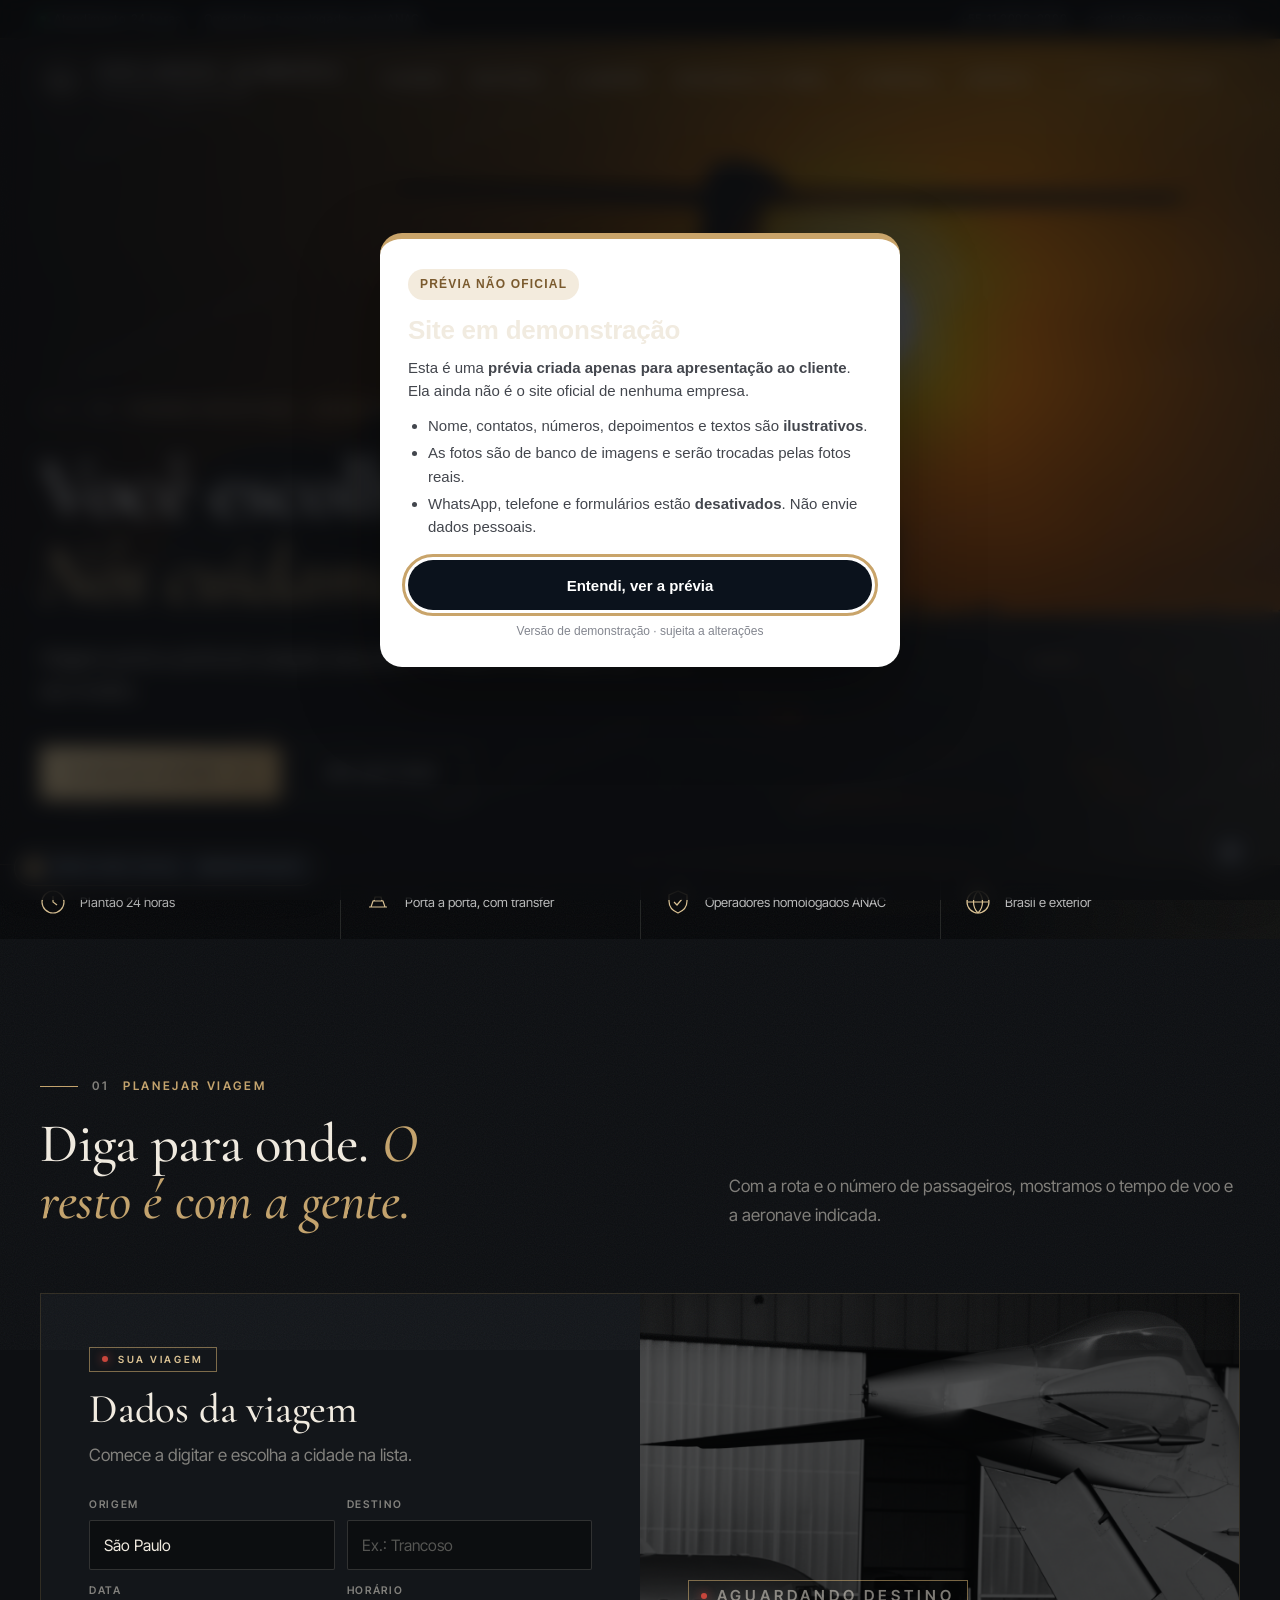
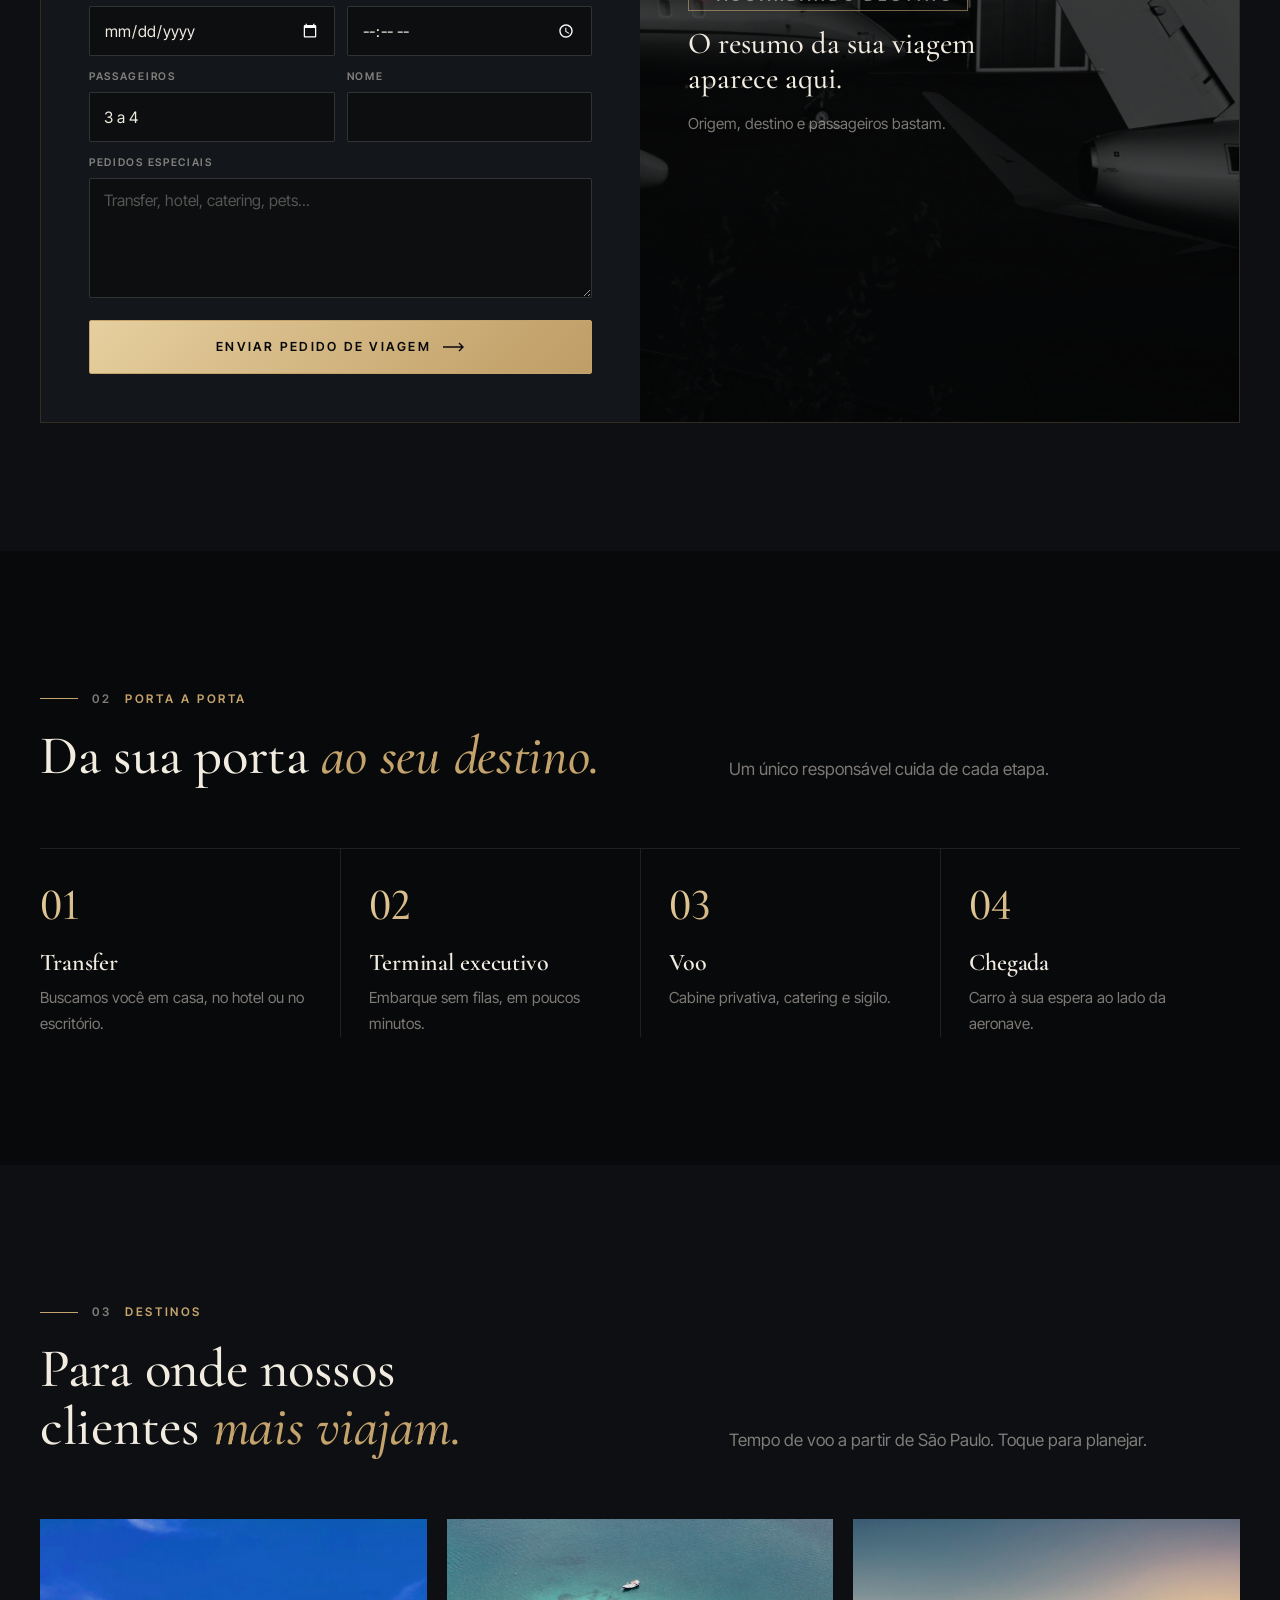
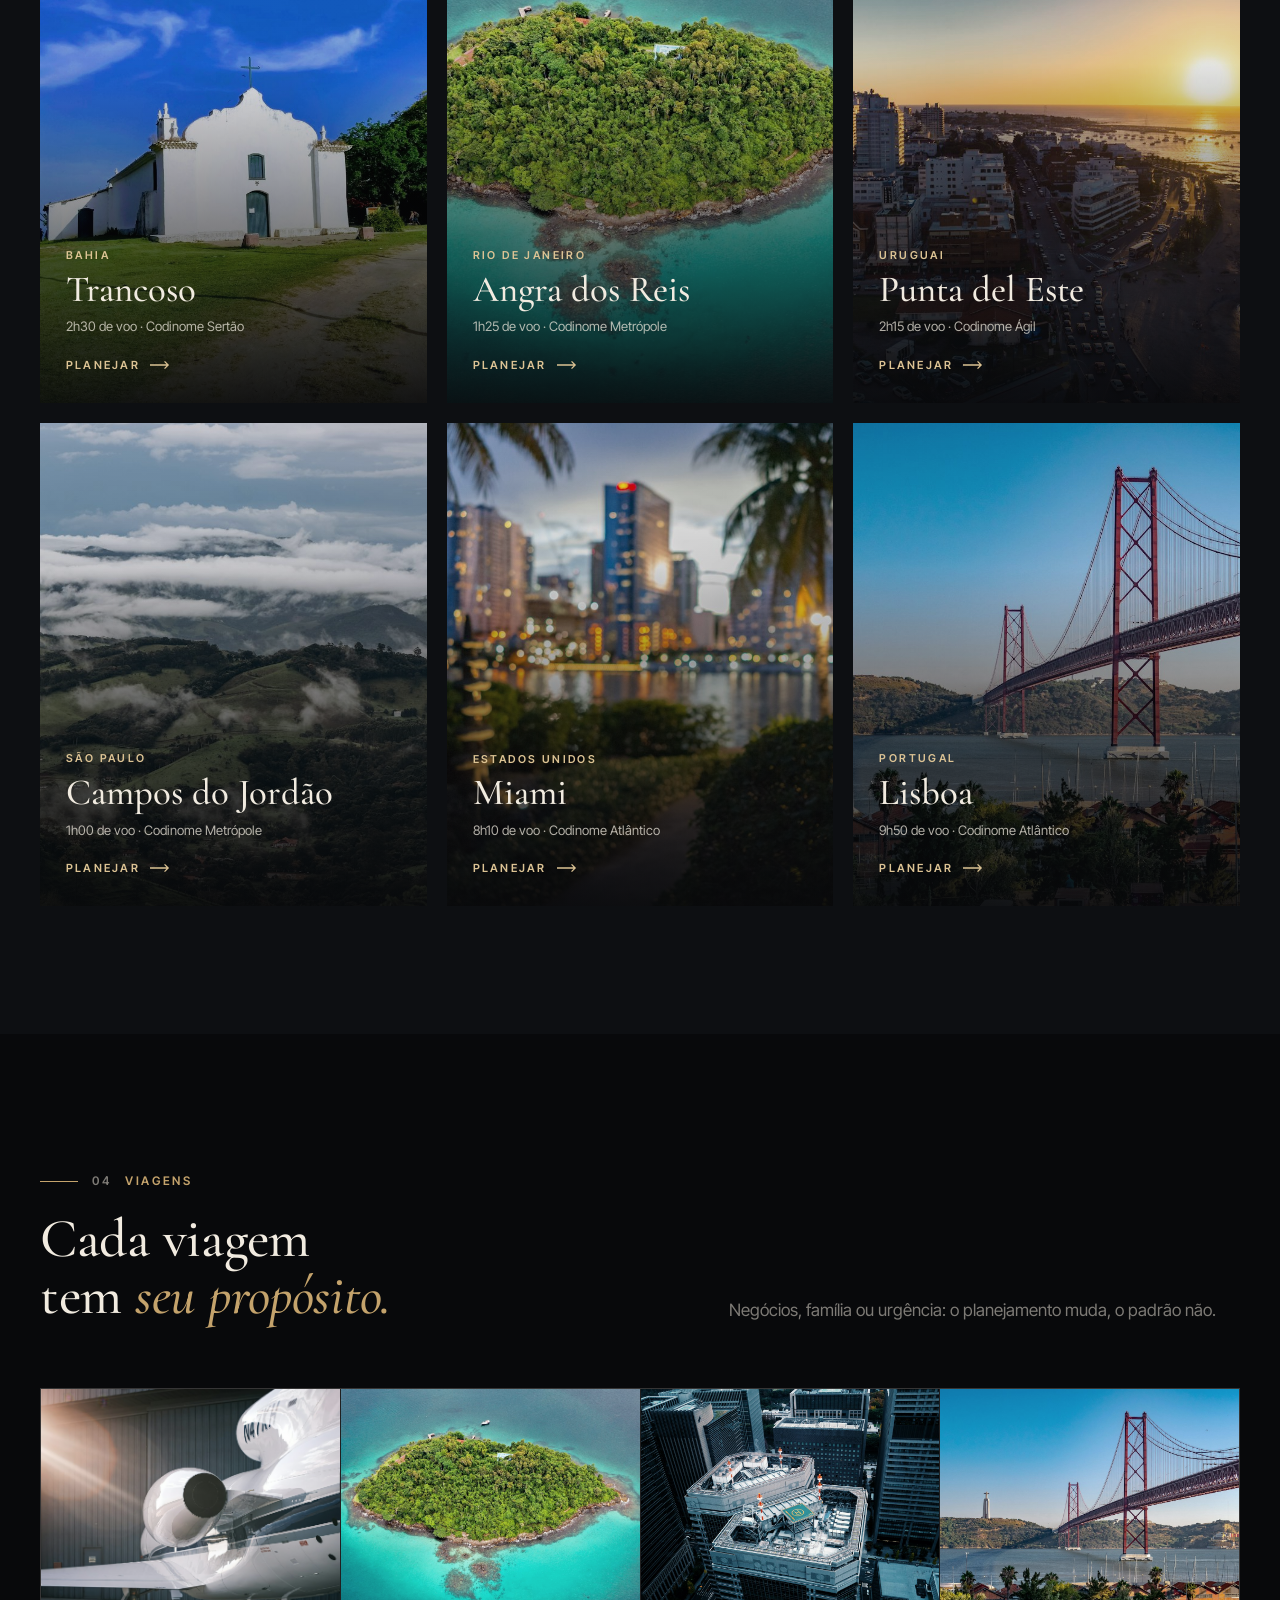
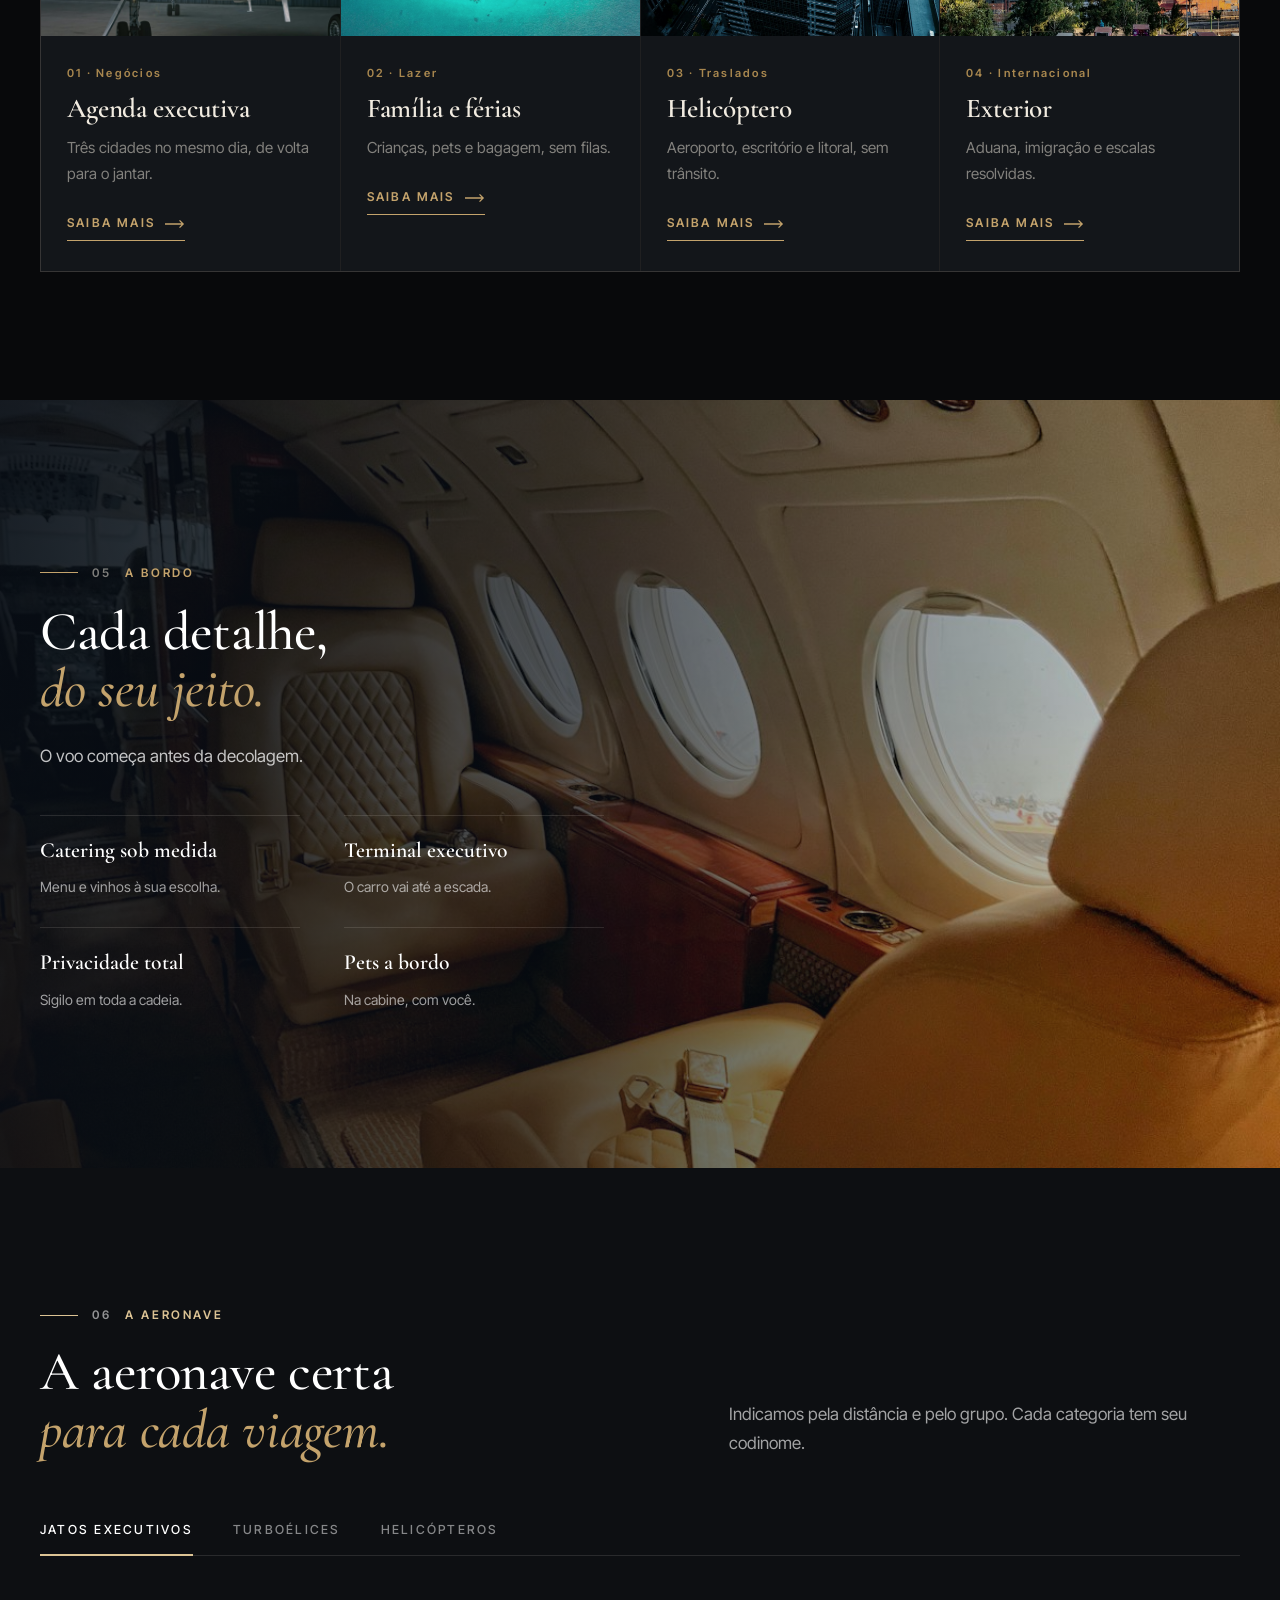
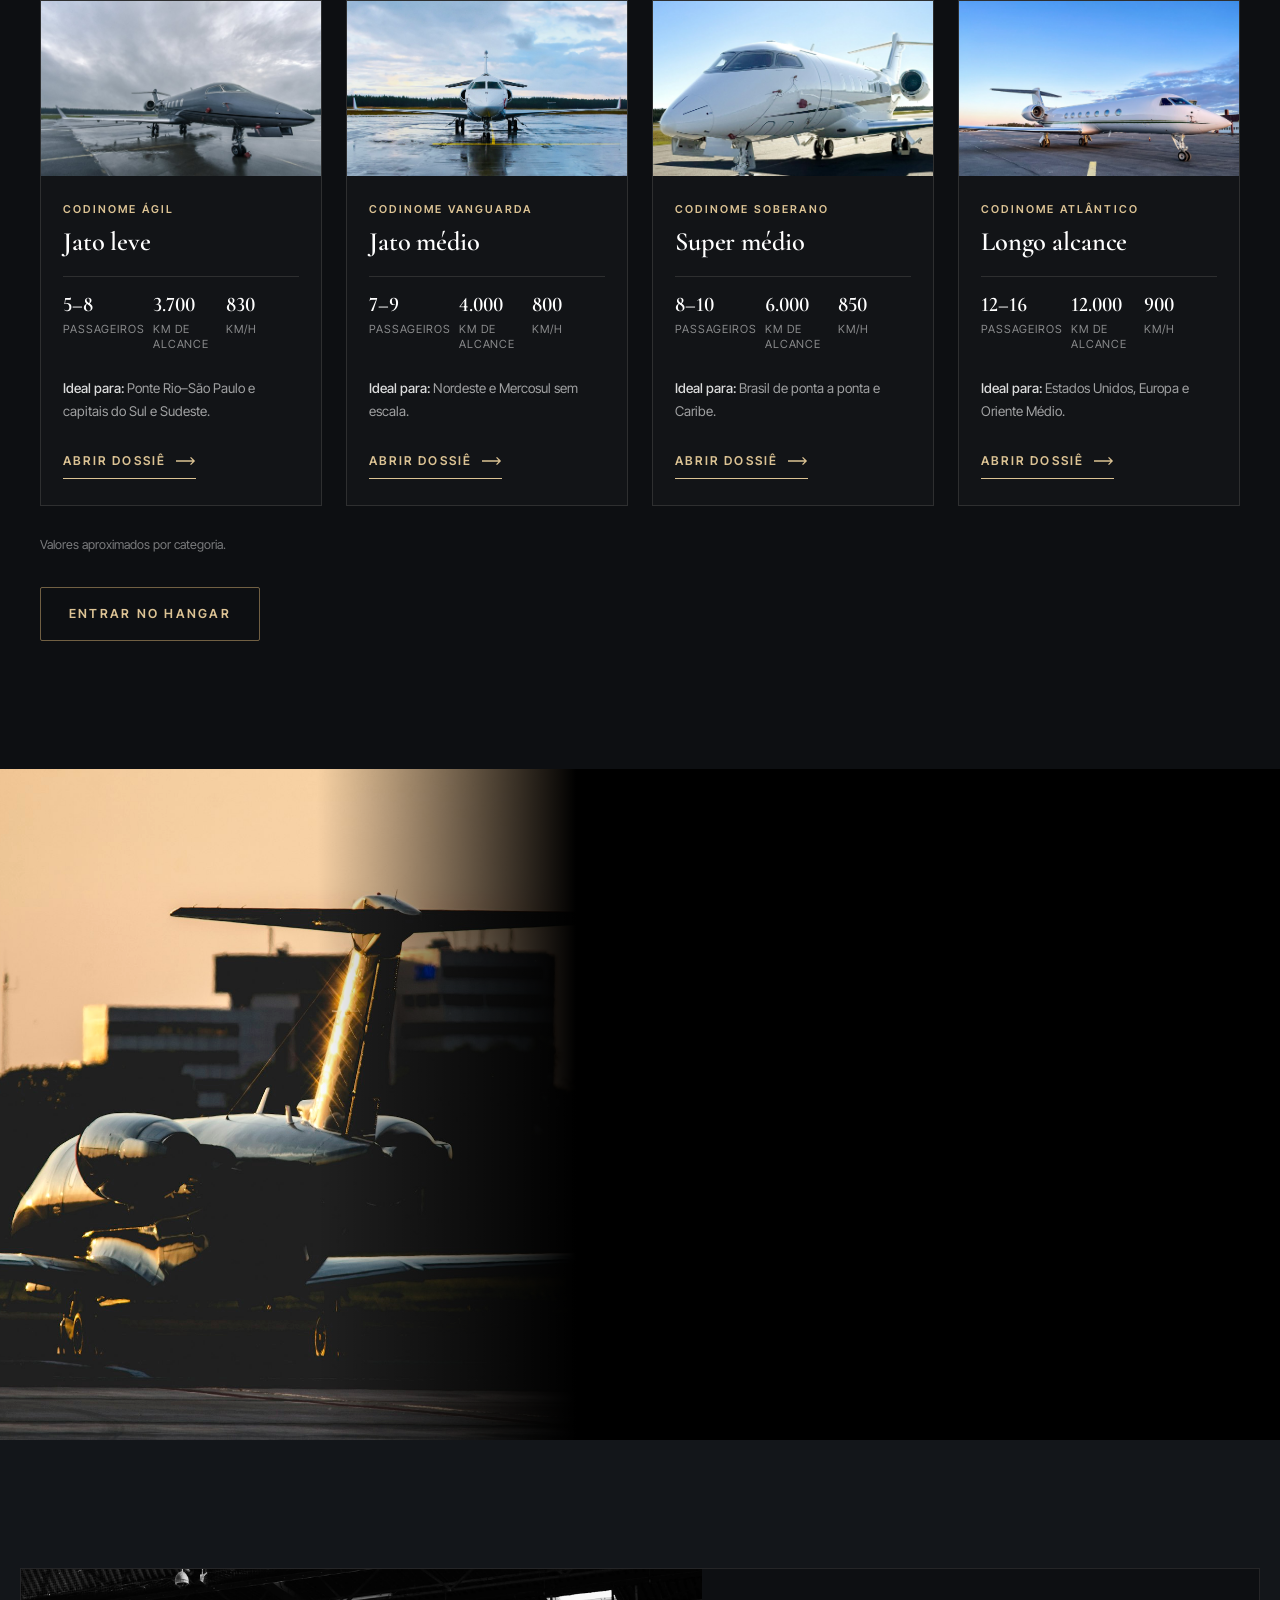
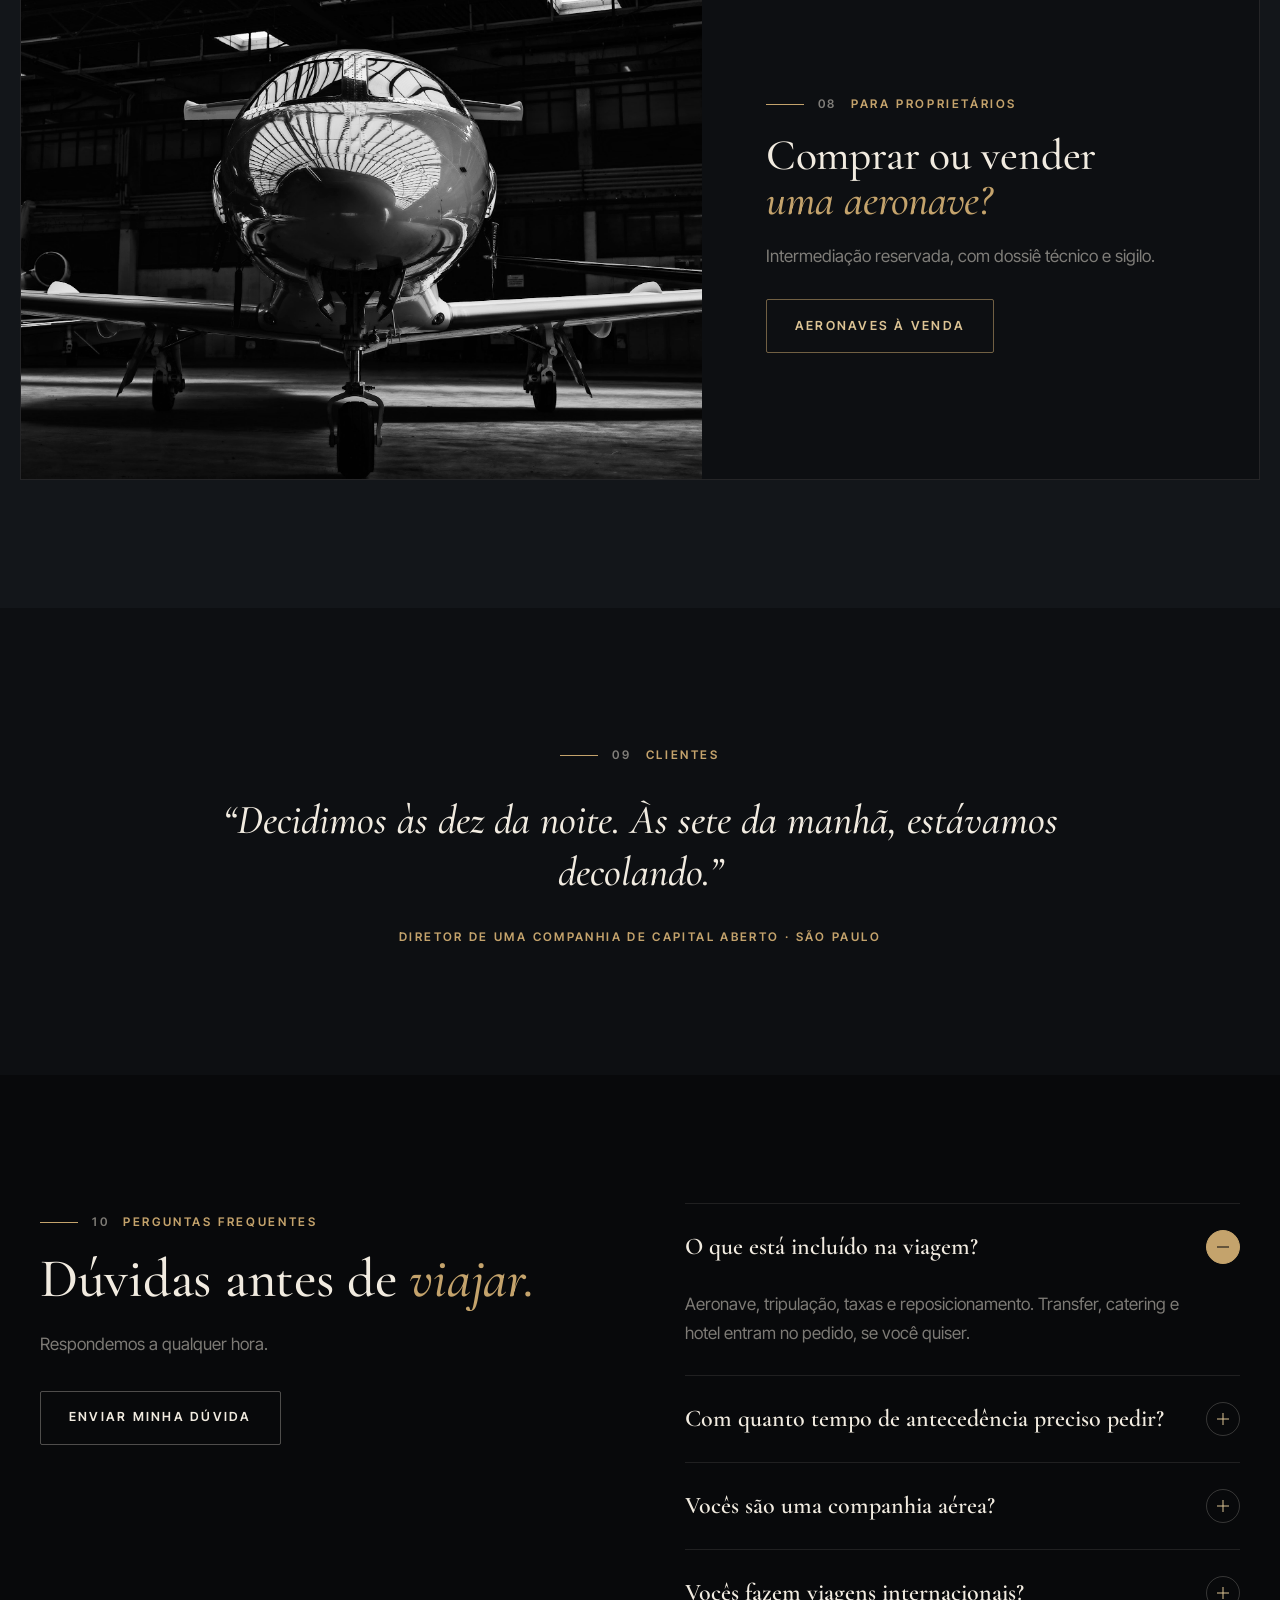
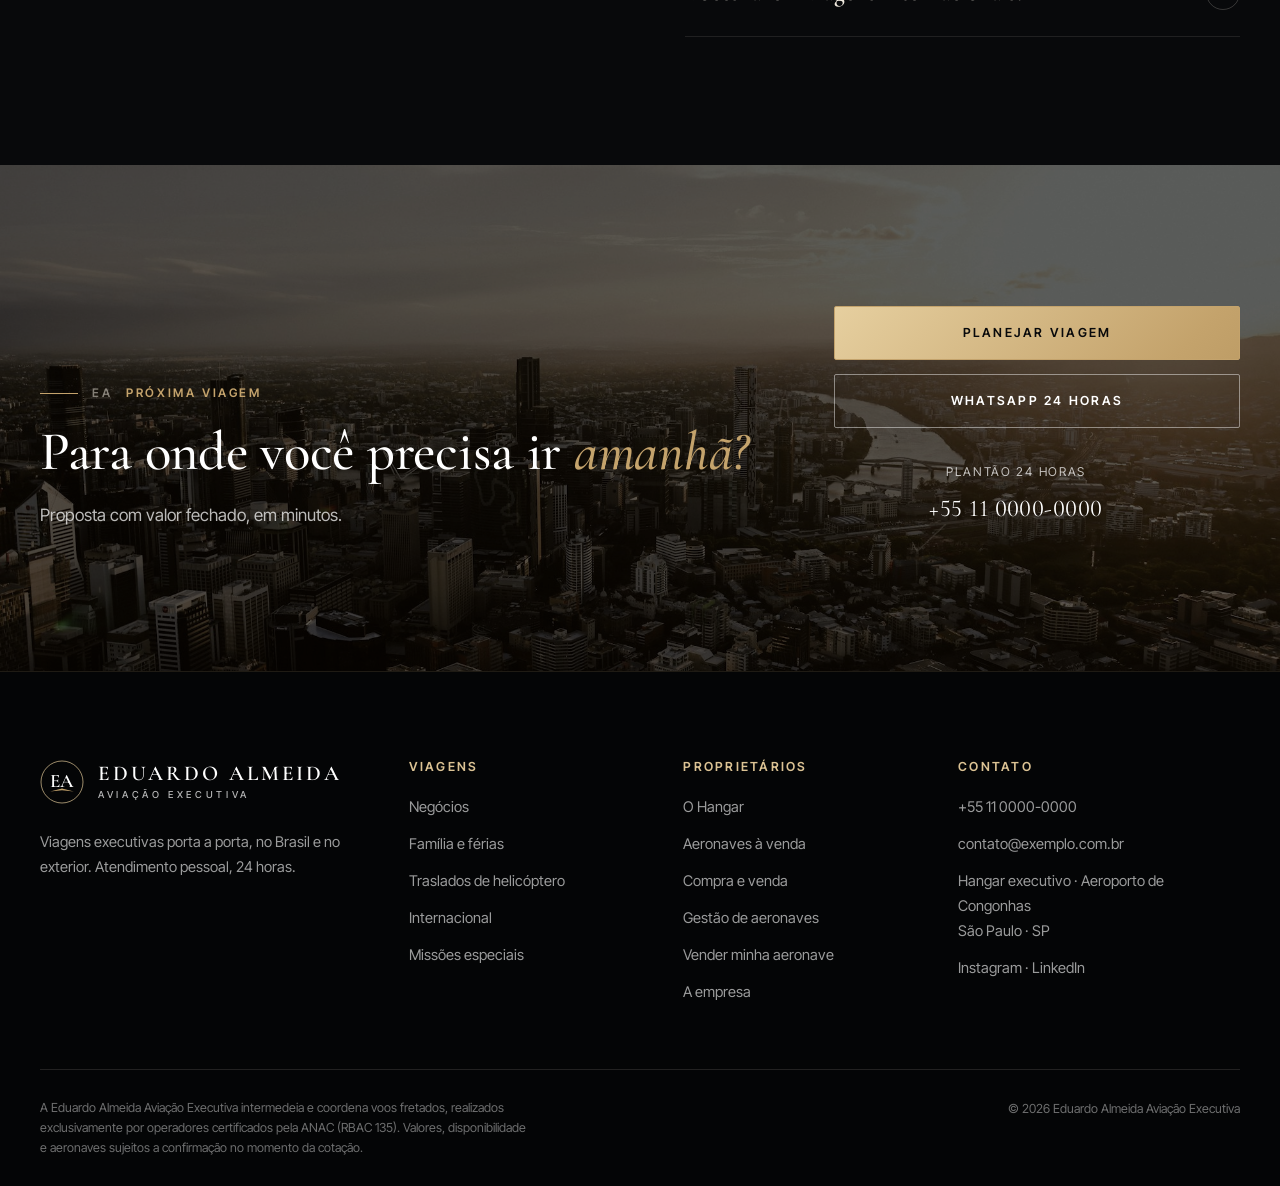
==== commit 0bf8a2f3: "Foco na viagem: planejador na home, porta a porta, destinos e página Viagens; aeronave e venda como " ====
--- a/index.html
+++ b/index.html
@@ -3,8 +3,8 @@
 <head>
 <meta charset="utf-8">
 <meta name="viewport" content="width=device-width, initial-scale=1, viewport-fit=cover">
-<title>Eduardo Almeida · Aviação Executiva</title>
-<meta name="description" content="Fretamento de jatos executivos, turboélices e helicópteros, missões especiais e compra e venda de aeronaves. Atendimento pessoal 24 horas.">
+<title>Eduardo Almeida · Viagens em aviação executiva</title>
+<meta name="description" content="Viagens executivas porta a porta em jatos, turboélices e helicópteros, no Brasil e no exterior. Planejamento pessoal, 24 horas.">
 <meta name="robots" content="noindex, nofollow">
 <meta name="theme-color" content="#08090b">
 <script>document.documentElement.classList.add("js")</script>
@@ -18,171 +18,179 @@
 
 <main id="conteudo">
 
-  <!-- HERO -->
+  <!-- HERO: a viagem em primeiro lugar -->
   <section class="hero" aria-label="Apresentação">
     <div class="hero__bg"><img src="img/hero-silhueta.jpg" alt="" width="2400" height="1590" fetchpriority="high"></div>
     <div class="bars" aria-hidden="true"></div>
     <div class="hero__wrap">
-      <div class="wrap hero__grid">
-        <div>
-          <span class="label"><b>EA</b> Aviação executiva · Acesso reservado</span>
-          <h1>Escolha a aeronave. <em>A missão é sua.</em></h1>
-          <p class="hero__lead lead">Jatos, turboélices e helicópteros prontos para decolar quando você decidir.</p>
+      <div class="wrap hero__grid hero__grid--solo">
+        <div>
+          <span class="label"><b>EA</b> Viagens executivas · Acesso reservado</span>
+          <h1>Você escolhe o destino. <em>Nós cuidamos da viagem.</em></h1>
+          <p class="hero__lead lead">Viagens porta a porta em aviação executiva, no Brasil e no exterior, no seu horário.</p>
           <div class="hero__actions">
-            <a class="btn" href="frota.html">Entrar no hangar <svg class="arr" viewBox="0 0 22 10" aria-hidden="true"><path d="M0 5h20M16 1l4 4-4 4"/></svg></a>
-            <a class="btn btn--light" href="aeronaves.html">Aeronaves à venda</a>
-          </div>
-        </div>
-
-        <form class="quote" data-wa="Olá! Gostaria de uma cotação de voo:" data-trip id="cotacao-rapida">
-          <div class="quote__t"><h2>Briefing rápido</h2><span>Resposta em minutos</span></div>
-          <div class="seg" style="--n:3" role="radiogroup" aria-label="Tipo de aeronave">
-            <label><input type="radio" name="aeronave" value="Jato executivo" data-label="Aeronave" checked><span>Jato</span></label>
-            <label><input type="radio" name="aeronave" value="Turboélice" data-label="Aeronave"><span>Turboélice</span></label>
-            <label><input type="radio" name="aeronave" value="Helicóptero" data-label="Aeronave"><span>Helicóptero</span></label>
-          </div>
-          <div class="seg" role="radiogroup" aria-label="Trecho">
-            <label><input type="radio" name="trecho" value="Somente ida" data-label="Trecho" checked><span>Somente ida</span></label>
-            <label><input type="radio" name="trecho" value="Ida e volta" data-label="Trecho"><span>Ida e volta</span></label>
-          </div>
-          <div class="fields">
-            <label class="field"><span>Origem</span><input name="origem" data-label="Origem" placeholder="Cidade ou aeroporto" required autocomplete="off"></label>
-            <label class="field"><span>Destino</span><input name="destino" data-label="Destino" placeholder="Cidade ou aeroporto" required autocomplete="off"></label>
-            <label class="field"><span>Data de ida</span><input type="date" name="ida" data-label="Ida" required></label>
-            <label class="field" data-volta><span>Data de volta</span><input type="date" name="volta" data-label="Volta"></label>
-            <label class="field"><span>Passageiros</span>
-              <select name="pax" data-label="Passageiros">
-                <option>1 a 4</option><option>5 a 8</option><option>9 a 12</option><option>13 ou mais</option>
-              </select>
-            </label>
-          </div>
-          <button class="btn btn--block" type="submit">Solicitar cotação <svg class="arr" viewBox="0 0 22 10" aria-hidden="true"><path d="M0 5h20M16 1l4 4-4 4"/></svg></button>
-          <p class="quote__note">Sem compromisso. Atendimento 24 horas, todos os dias.</p>
-        </form>
+            <a class="btn" href="#planejar">Planejar viagem <svg class="arr" viewBox="0 0 22 10" aria-hidden="true"><path d="M0 5h20M16 1l4 4-4 4"/></svg></a>
+            <a class="btn btn--light" href="#destinos">Ver destinos</a>
+          </div>
+        </div>
       </div>
 
       <div class="hero__foot">
         <div class="wrap">
           <ul>
-            <li><svg viewBox="0 0 26 26" aria-hidden="true"><circle cx="13" cy="13" r="11"/><path d="M13 7v6l4 3"/></svg>Plantão 24 horas, 7 dias por semana</li>
-            <li><svg viewBox="0 0 26 26" aria-hidden="true"><path d="M13 2 4 6v6c0 6 4 10 9 12 5-2 9-6 9-12V6z"/><path d="m9 13 3 3 5-6"/></svg>Somente operadores homologados pela ANAC</li>
-            <li><svg viewBox="0 0 26 26" aria-hidden="true"><circle cx="13" cy="13" r="11"/><path d="M2 13h22M13 2c3 3 4.5 7 4.5 11S16 21 13 24M13 2c-3 3-4.5 7-4.5 11S10 21 13 24"/></svg>Destinos no Brasil e no exterior</li>
-            <li><svg viewBox="0 0 26 26" aria-hidden="true"><rect x="5" y="3" width="16" height="20" rx="1"/><path d="M9 9h8M9 13h8M9 17h5"/></svg>Proposta transparente e sem compromisso</li>
+            <li><svg viewBox="0 0 26 26" aria-hidden="true"><circle cx="13" cy="13" r="11"/><path d="M13 7v6l4 3"/></svg>Plantão 24 horas</li>
+            <li><svg viewBox="0 0 26 26" aria-hidden="true"><path d="M4 18h18M6 18l2-6h10l2 6M9 12l1-4h6l1 4"/></svg>Porta a porta, com transfer</li>
+            <li><svg viewBox="0 0 26 26" aria-hidden="true"><path d="M13 2 4 6v6c0 6 4 10 9 12 5-2 9-6 9-12V6z"/><path d="m9 13 3 3 5-6"/></svg>Operadores homologados ANAC</li>
+            <li><svg viewBox="0 0 26 26" aria-hidden="true"><circle cx="13" cy="13" r="11"/><path d="M2 13h22M13 2c3 3 4.5 7 4.5 11S16 21 13 24M13 2c-3 3-4.5 7-4.5 11S10 21 13 24"/></svg>Brasil e exterior</li>
           </ul>
         </div>
       </div>
     </div>
   </section>
 
-  <!-- PARA QUEM DECIDE -->
-  <section class="agent">
-    <div class="agent__img"><img src="img/hangar-noite.jpg" alt="Jatos executivos em hangar iluminado à noite" loading="lazy" width="1400" height="2100"></div>
-    <div class="agent__b rv">
-      <span class="label"><b>01</b> Para quem decide</span>
-      <h2>Discreto como deve ser. <em>Pontual como precisa ser.</em></h2>
-      <p class="lead">Para quem precisa chegar com hora marcada, sem filas e sem exposição.</p>
-      <p style="margin-top:16px">Um único responsável, do primeiro contato ao pouso.</p>
-      <div class="stats">
-        <div><b>24/7</b><span>plantão operacional</span></div>
-        <div><b>+120</b><span>aeronaves na rede de operadores</span></div>
-        <div><b>30 min</b><span>para a primeira proposta</span></div>
-      </div>
-      <a class="btn btn--navy" href="sobre.html">Conheça a empresa</a>
-    </div>
-  </section>
-
-  <!-- SOLUÇÕES -->
+  <!-- 01 PLANEJAR VIAGEM -->
+  <section class="section section--paper" id="planejar">
+    <div class="wrap">
+      <div class="head rv">
+        <div>
+          <span class="label"><b>01</b> Planejar viagem</span>
+          <h2>Diga para onde. <em>O resto é com a gente.</em></h2>
+        </div>
+        <p>Com a rota e o número de passageiros, mostramos o tempo de voo e a aeronave indicada.</p>
+      </div>
+      <div class="brief rv" id="briefing">
+        <form class="brief__form" novalidate>
+          <span class="stamp">Sua viagem</span>
+          <h2>Dados da viagem</h2>
+          <p>Comece a digitar e escolha a cidade na lista.</p>
+          <div class="chip" data-b="chip" hidden>Aeronave escolhida: <b></b><button type="button" aria-label="Remover aeronave escolhida">×</button></div>
+          <input type="hidden" name="aeronave">
+          <div class="fields">
+            <label class="field"><span>Origem</span><input name="origem" list="cidades" value="São Paulo" required autocomplete="off"></label>
+            <label class="field"><span>Destino</span><input name="destino" list="cidades" placeholder="Ex.: Trancoso" required autocomplete="off"></label>
+            <label class="field"><span>Data</span><input type="date" name="data"></label>
+            <label class="field"><span>Horário</span><input type="time" name="hora"></label>
+            <label class="field"><span>Passageiros</span>
+              <select name="pax">
+                <option value="2">1 a 2</option><option value="4" selected>3 a 4</option><option value="6">5 a 6</option>
+                <option value="8">7 a 8</option><option value="10">9 a 10</option><option value="14">11 a 14</option><option value="16">15 ou 16</option>
+              </select>
+            </label>
+            <label class="field"><span>Nome</span><input name="nome" autocomplete="name" required></label>
+            <label class="field full"><span>Pedidos especiais</span><textarea name="obs" placeholder="Transfer, hotel, catering, pets..."></textarea></label>
+          </div>
+          <datalist id="cidades"></datalist>
+          <button class="btn btn--block" type="submit" style="margin-top:22px">Enviar pedido de viagem <svg class="arr" viewBox="0 0 22 10" aria-hidden="true"><path d="M0 5h20M16 1l4 4-4 4"/></svg></button>
+        </form>
+        <div class="brief__out" aria-live="polite">
+          <img src="img/hangar-noite.jpg" alt="" loading="lazy" width="1400" height="2100">
+          <div class="brief__empty">
+            <span class="stamp">Aguardando destino</span>
+            <b>O resumo da sua viagem aparece aqui.</b>
+            <span>Origem, destino e passageiros bastam.</span>
+          </div>
+          <div class="brief__res">
+            <span class="route"></span>
+            <h3 data-b="titulo"></h3>
+            <p class="brief__alt" data-b="tipo"></p>
+            <div class="brief__nums">
+              <div><small>Distância</small><b data-b="dist"></b></div>
+              <div><small>Tempo de voo</small><b data-b="tempo"></b></div>
+              <div><small>Lugares</small><b data-b="lug"></b></div>
+            </div>
+            <p class="brief__alt" data-b="alt"></p>
+            <p class="brief__note">Estimativa. A proposta final é confirmada pela nossa equipe.</p>
+          </div>
+        </div>
+      </div>
+    </div>
+  </section>
+
+  <!-- 02 PORTA A PORTA -->
   <section class="section">
     <div class="wrap">
       <div class="head rv">
         <div>
-          <span class="label"><b>02</b> Soluções</span>
-          <h2>A aeronave certa para <em>cada missão.</em></h2>
-        </div>
-        <p>Da ponte aérea particular ao voo intercontinental.</p>
+          <span class="label"><b>02</b> Porta a porta</span>
+          <h2>Da sua porta <em>ao seu destino.</em></h2>
+        </div>
+        <p>Um único responsável cuida de cada etapa.</p>
+      </div>
+      <ol class="steps steps--journey">
+        <li class="rv"><h3>Transfer</h3><p>Buscamos você em casa, no hotel ou no escritório.</p></li>
+        <li class="rv" style="--d:.08s"><h3>Terminal executivo</h3><p>Embarque sem filas, em poucos minutos.</p></li>
+        <li class="rv" style="--d:.16s"><h3>Voo</h3><p>Cabine privativa, catering e sigilo.</p></li>
+        <li class="rv" style="--d:.24s"><h3>Chegada</h3><p>Carro à sua espera ao lado da aeronave.</p></li>
+      </ol>
+    </div>
+  </section>
+
+  <!-- 03 DESTINOS -->
+  <section class="section section--paper" id="destinos">
+    <div class="wrap">
+      <div class="head rv">
+        <div>
+          <span class="label"><b>03</b> Destinos</span>
+          <h2>Para onde nossos clientes <em>mais viajam.</em></h2>
+        </div>
+        <p>Tempo de voo a partir de São Paulo. Toque para planejar.</p>
+      </div>
+      <div class="dests" data-destinos></div>
+    </div>
+  </section>
+
+  <!-- 04 TIPOS DE VIAGEM -->
+  <section class="section">
+    <div class="wrap">
+      <div class="head rv">
+        <div>
+          <span class="label"><b>04</b> Viagens</span>
+          <h2>Cada viagem tem <em>seu propósito.</em></h2>
+        </div>
+        <p>Negócios, família ou urgência: o planejamento muda, o padrão não.</p>
       </div>
       <div class="services">
         <article class="svc rv">
-          <div class="svc__img"><img src="img/jato-voo.jpg" alt="Jato executivo em voo ao entardecer" loading="lazy" width="800" height="660"></div>
+          <div class="svc__img"><img src="img/jato-hangar.jpg" alt="Jato executivo no hangar" loading="lazy" width="800" height="660"></div>
           <div class="svc__b">
-            <span class="svc__n">01 · Jatos</span>
-            <h3>Jatos executivos</h3>
-            <p>Do jato leve ao longo alcance, no seu horário.</p>
-            <a class="link" href="servicos.html#jatos">Saiba mais <svg class="arr" viewBox="0 0 22 10" aria-hidden="true"><path d="M0 5h20M16 1l4 4-4 4"/></svg></a>
+            <span class="svc__n">01 · Negócios</span>
+            <h3>Agenda executiva</h3>
+            <p>Três cidades no mesmo dia, de volta para o jantar.</p>
+            <a class="link" href="servicos.html#negocios">Saiba mais <svg class="arr" viewBox="0 0 22 10" aria-hidden="true"><path d="M0 5h20M16 1l4 4-4 4"/></svg></a>
           </div>
         </article>
         <article class="svc rv" style="--d:.08s">
-          <div class="svc__img"><img src="img/heliponto.jpg" alt="Heliponto no topo de edifício corporativo" loading="lazy" width="800" height="660"></div>
+          <div class="svc__img"><img src="img/dest-angra.jpg" alt="Ilha de águas claras vista do alto" loading="lazy" width="800" height="660"></div>
           <div class="svc__b">
-            <span class="svc__n">02 · Helicópteros</span>
-            <h3>Helicópteros</h3>
-            <p>Do aeroporto ao escritório, sem trânsito.</p>
-            <a class="link" href="servicos.html#helicopteros">Saiba mais <svg class="arr" viewBox="0 0 22 10" aria-hidden="true"><path d="M0 5h20M16 1l4 4-4 4"/></svg></a>
+            <span class="svc__n">02 · Lazer</span>
+            <h3>Família e férias</h3>
+            <p>Crianças, pets e bagagem, sem filas.</p>
+            <a class="link" href="servicos.html#lazer">Saiba mais <svg class="arr" viewBox="0 0 22 10" aria-hidden="true"><path d="M0 5h20M16 1l4 4-4 4"/></svg></a>
           </div>
         </article>
         <article class="svc rv" style="--d:.16s">
-          <div class="svc__img"><img src="img/turbo-tbm.jpg" alt="Turboélice executivo na pista" loading="lazy" width="800" height="660"></div>
+          <div class="svc__img"><img src="img/heliponto.jpg" alt="Heliponto no topo de edifício" loading="lazy" width="800" height="660"></div>
           <div class="svc__b">
-            <span class="svc__n">03 · Turboélices</span>
-            <h3>Turboélices</h3>
-            <p>Pistas curtas e cidades sem voo comercial.</p>
-            <a class="link" href="servicos.html#turboelices">Saiba mais <svg class="arr" viewBox="0 0 22 10" aria-hidden="true"><path d="M0 5h20M16 1l4 4-4 4"/></svg></a>
+            <span class="svc__n">03 · Traslados</span>
+            <h3>Helicóptero</h3>
+            <p>Aeroporto, escritório e litoral, sem trânsito.</p>
+            <a class="link" href="servicos.html#traslados">Saiba mais <svg class="arr" viewBox="0 0 22 10" aria-hidden="true"><path d="M0 5h20M16 1l4 4-4 4"/></svg></a>
           </div>
         </article>
         <article class="svc rv" style="--d:.24s">
-          <div class="svc__img"><img src="img/cockpit.jpg" alt="Cabine de comando à noite" loading="lazy" width="800" height="660"></div>
+          <div class="svc__img"><img src="img/dest-lisboa.jpg" alt="Ponte sobre o rio em Lisboa" loading="lazy" width="800" height="660"></div>
           <div class="svc__b">
-            <span class="svc__n">04 · Missões especiais</span>
-            <h3>Missões especiais</h3>
-            <p>UTI aérea, órgãos e cargas urgentes, 24 horas.</p>
-            <a class="link" href="servicos.html#missoes">Saiba mais <svg class="arr" viewBox="0 0 22 10" aria-hidden="true"><path d="M0 5h20M16 1l4 4-4 4"/></svg></a>
+            <span class="svc__n">04 · Internacional</span>
+            <h3>Exterior</h3>
+            <p>Aduana, imigração e escalas resolvidas.</p>
+            <a class="link" href="servicos.html#internacional">Saiba mais <svg class="arr" viewBox="0 0 22 10" aria-hidden="true"><path d="M0 5h20M16 1l4 4-4 4"/></svg></a>
           </div>
         </article>
       </div>
     </div>
   </section>
 
-  <!-- FROTA -->
-  <section class="section section--dark" id="frota">
-    <div class="wrap">
-      <div class="head rv">
-        <div>
-          <span class="label"><b>03</b> O Hangar</span>
-          <h2>Oito aeronaves. <em>Oito codinomes.</em></h2>
-        </div>
-        <p>Cada categoria com seu codinome. Escolha pela missão.</p>
-      </div>
-      <div class="tabs rv" role="tablist" aria-label="Categorias da frota" data-filter="#frota-home">
-        <button type="button" role="tab" data-cat="jatos" aria-selected="true">Jatos executivos</button>
-        <button type="button" role="tab" data-cat="turbo" aria-selected="false">Turboélices</button>
-        <button type="button" role="tab" data-cat="heli" aria-selected="false">Helicópteros</button>
-      </div>
-      <div class="fleet" id="frota-home" data-frota></div>
-      <p class="fleet-note">Valores aproximados por categoria.</p>
-      <a class="btn" style="margin-top:32px" href="frota.html">Entrar no hangar <svg class="arr" viewBox="0 0 22 10" aria-hidden="true"><path d="M0 5h20M16 1l4 4-4 4"/></svg></a>
-    </div>
-  </section>
-
-  <!-- COMO FUNCIONA -->
-  <section class="section section--paper">
-    <div class="wrap">
-      <div class="head rv">
-        <div>
-          <span class="label"><b>04</b> Como funciona</span>
-          <h2>Do pedido ao embarque em <em>quatro etapas.</em></h2>
-        </div>
-        <p>Simples para você. Rigoroso nos bastidores.</p>
-      </div>
-      <ol class="steps">
-        <li class="rv"><h3>Solicitação</h3><p>Rota, data e passageiros.</p></li>
-        <li class="rv" style="--d:.08s"><h3>Proposta</h3><p>Opções com valor fechado.</p></li>
-        <li class="rv" style="--d:.16s"><h3>Confirmação</h3><p>Tripulação, catering e transfer.</p></li>
-        <li class="rv" style="--d:.24s"><h3>Embarque</h3><p>Sem filas, com acompanhamento.</p></li>
-      </ol>
-    </div>
-  </section>
-
-  <!-- EXPERIÊNCIA -->
+  <!-- 05 A BORDO -->
   <section class="feature">
     <img src="img/cabine-couro.jpg" alt="" loading="lazy" width="1200" height="800">
     <div class="wrap rv">
@@ -198,46 +206,79 @@
     </div>
   </section>
 
-  <!-- AERONAVES À VENDA -->
+  <!-- 06 A AERONAVE (apoio) -->
+  <section class="section section--dark" id="frota">
+    <div class="wrap">
+      <div class="head rv">
+        <div>
+          <span class="label"><b>06</b> A aeronave</span>
+          <h2>A aeronave certa <em>para cada viagem.</em></h2>
+        </div>
+        <p>Indicamos pela distância e pelo grupo. Cada categoria tem seu codinome.</p>
+      </div>
+      <div class="tabs rv" role="tablist" aria-label="Categorias da frota" data-filter="#frota-home">
+        <button type="button" role="tab" data-cat="jatos" aria-selected="true">Jatos executivos</button>
+        <button type="button" role="tab" data-cat="turbo" aria-selected="false">Turboélices</button>
+        <button type="button" role="tab" data-cat="heli" aria-selected="false">Helicópteros</button>
+      </div>
+      <div class="fleet" id="frota-home" data-frota></div>
+      <p class="fleet-note">Valores aproximados por categoria.</p>
+      <a class="btn btn--navy" style="margin-top:32px" href="frota.html">Entrar no hangar</a>
+    </div>
+  </section>
+
+  <!-- 07 PARA QUEM DECIDE -->
+  <section class="agent">
+    <div class="agent__img"><img src="img/jato-crepusculo.jpg" alt="Jato executivo na pista ao crepúsculo" loading="lazy" width="2000" height="1325"></div>
+    <div class="agent__b rv">
+      <span class="label"><b>07</b> A empresa</span>
+      <h2>Discreto como deve ser. <em>Pontual como precisa ser.</em></h2>
+      <p class="lead">Um único responsável, do primeiro contato ao pouso.</p>
+      <div class="stats">
+        <div><b>24/7</b><span>plantão operacional</span></div>
+        <div><b>+120</b><span>aeronaves na rede de operadores</span></div>
+        <div><b>30 min</b><span>para a primeira proposta</span></div>
+      </div>
+      <a class="btn btn--navy" href="sobre.html">Conheça a empresa</a>
+    </div>
+  </section>
+
+  <!-- 08 COMPRA E VENDA (secundário) -->
   <section class="section section--stone">
-    <div class="wrap">
-      <div class="head rv">
-        <div>
-          <span class="label"><b>06</b> Aeronaves à venda</span>
-          <h2>Uma carteira selecionada para <em>comprar com segurança.</em></h2>
-        </div>
-        <p>Dossiês enviados apenas sob solicitação.</p>
-      </div>
-      <div class="listings" data-venda="3"></div>
-      <p class="disclaimer">Anúncios ilustrativos. Valores sob consulta e informações sujeitas a confirmação.</p>
-      <a class="link" style="margin-top:28px" href="aeronaves.html">Ver todas as aeronaves <svg class="arr" viewBox="0 0 22 10" aria-hidden="true"><path d="M0 5h20M16 1l4 4-4 4"/></svg></a>
-    </div>
-  </section>
-
-  <!-- DEPOIMENTO -->
+    <div class="wrap banner rv">
+      <img src="img/hangar-pb.jpg" alt="Jato executivo dentro do hangar, em preto e branco" loading="lazy" width="2000" height="1333">
+      <div class="banner__b">
+        <span class="label"><b>08</b> Para proprietários</span>
+        <h2>Comprar ou vender <em>uma aeronave?</em></h2>
+        <p>Intermediação reservada, com dossiê técnico e sigilo.</p>
+        <a class="btn btn--navy" href="aeronaves.html">Aeronaves à venda</a>
+      </div>
+    </div>
+  </section>
+
+  <!-- 09 DEPOIMENTO -->
   <section class="section section--paper">
     <div class="wrap quote-block rv">
-      <span class="label"><b>07</b> Clientes</span>
+      <span class="label"><b>09</b> Clientes</span>
       <blockquote style="margin-top:30px">“Decidimos às dez da noite. Às sete da manhã, estávamos decolando.”</blockquote>
       <cite>Diretor de uma companhia de capital aberto · São Paulo</cite>
     </div>
   </section>
 
-  <!-- FAQ -->
+  <!-- 10 FAQ -->
   <section class="section">
     <div class="wrap split split--top">
       <div class="rv">
-        <span class="label"><b>08</b> Perguntas frequentes</span>
-        <h2 style="margin-top:18px">Dúvidas antes de <em>voar.</em></h2>
+        <span class="label"><b>10</b> Perguntas frequentes</span>
+        <h2 style="margin-top:18px">Dúvidas antes de <em>viajar.</em></h2>
         <p style="margin-top:22px;color:var(--mute);max-width:40ch">Respondemos a qualquer hora.</p>
-        <a class="btn btn--line" style="margin-top:32px" data-wa-msg="Olá! Tenho uma dúvida sobre voo executivo." href="#">Enviar minha dúvida</a>
+        <a class="btn btn--line" style="margin-top:32px" data-wa-msg="Olá! Tenho uma dúvida sobre viagem executiva." href="#">Enviar minha dúvida</a>
       </div>
       <div class="faq rv" style="--d:.1s">
-        <details open><summary>Vocês são uma companhia aérea?<i aria-hidden="true"></i></summary><p>Não. Intermediamos e gerenciamos o voo; a operação é feita por táxi aéreo certificado pela ANAC.</p></details>
-        <details><summary>Com quanto tempo de antecedência preciso solicitar?<i aria-hidden="true"></i></summary><p>Quanto antes, mais opções. Mas organizamos voos em poucas horas, inclusive à noite e em feriados.</p></details>
-        <details><summary>O valor da cotação é o valor final?<i aria-hidden="true"></i></summary><p>Sim. Taxas, tripulação e reposicionamento já estão incluídos.</p></details>
-        <details><summary>Vocês fazem voos internacionais?<i aria-hidden="true"></i></summary><p>Sim. Cuidamos de autorizações, aduana e escalas técnicas.</p></details>
-        <details><summary>Posso vender ou colocar minha aeronave para fretamento?<i aria-hidden="true"></i></summary><p>Sim. Avaliamos, apresentamos a compradores qualificados e acompanhamos a negociação.</p></details>
+        <details open><summary>O que está incluído na viagem?<i aria-hidden="true"></i></summary><p>Aeronave, tripulação, taxas e reposicionamento. Transfer, catering e hotel entram no pedido, se você quiser.</p></details>
+        <details><summary>Com quanto tempo de antecedência preciso pedir?<i aria-hidden="true"></i></summary><p>Quanto antes, mais opções. Mas organizamos viagens em poucas horas, inclusive à noite e em feriados.</p></details>
+        <details><summary>Vocês são uma companhia aérea?<i aria-hidden="true"></i></summary><p>Não. Planejamos e coordenamos a viagem; o voo é operado por táxi aéreo certificado pela ANAC.</p></details>
+        <details><summary>Vocês fazem viagens internacionais?<i aria-hidden="true"></i></summary><p>Sim. Cuidamos de autorizações, aduana e escalas técnicas.</p></details>
       </div>
     </div>
   </section>
@@ -247,13 +288,13 @@
     <img src="img/cidade.jpg" alt="" loading="lazy" width="2000" height="1333">
     <div class="wrap">
       <div class="rv">
-        <span class="label"><b>EA</b> Próximo voo</span>
+        <span class="label"><b>EA</b> Próxima viagem</span>
         <h2>Para onde você precisa ir <em>amanhã?</em></h2>
-        <p>Opções com valor fechado, em minutos.</p>
+        <p>Proposta com valor fechado, em minutos.</p>
       </div>
       <div class="cta__actions rv" style="--d:.1s">
-        <a class="btn" data-wa-msg="Olá! Gostaria de cotar um voo executivo." href="#">Cotar pelo WhatsApp</a>
-        <a class="btn btn--light" href="contato.html#cotacao">Formulário completo</a>
+        <a class="btn" href="#planejar">Planejar viagem</a>
+        <a class="btn btn--light" data-wa-msg="Olá! Gostaria de planejar uma viagem executiva." href="#">WhatsApp 24 horas</a>
         <p class="cta__phone">Plantão 24 horas<a data-tel href="#">+55 11 0000-0000</a></p>
       </div>
     </div>
--- a/style.css
+++ b/style.css
@@ -573,8 +573,8 @@
 .bars::before, .bars::after { content: ""; position: absolute; left: 0; right: 0; height: 50.5%; background: #000; animation: bars 1.6s .2s cubic-bezier(.7, 0, .2, 1) forwards; }
 .bars::before { top: 0; }
 .bars::after { bottom: 0; animation-name: bars-b; }
-@keyframes bars { to { height: 7vh; transform: translateY(-7vh); } }
-@keyframes bars-b { to { height: 7vh; transform: translateY(7vh); } }
+@keyframes bars { to { height: 0; } }
+@keyframes bars-b { to { height: 0; } }
 .hero .label, .hero h1, .hero__lead, .hero__actions, .hero .quote, .hero__foot { opacity: 0; animation: rise 1.2s var(--ease) forwards; }
 .hero .label { animation-delay: 1.3s; }
 .hero h1 { animation-delay: 1.45s; }
@@ -844,3 +844,69 @@
   .hero .quote { display: none; }
   .hero__grid { padding-bottom: 64px; }
 }
+
+/* ---------- foco na viagem ---------- */
+.hero__grid--solo { grid-template-columns: minmax(0, 900px); }
+.hero__grid--solo h1 { font-size: clamp(3rem, 1.6rem + 4.4vw, 5.8rem); }
+.chip { display: inline-flex; align-items: center; gap: 10px; margin-bottom: 18px; padding: 8px 8px 8px 14px; border: 1px solid rgba(196, 163, 108, .5); font-size: .74rem; letter-spacing: .14em; text-transform: uppercase; color: var(--brass-lt); }
+.chip b { color: var(--cream); font-weight: 600; }
+.chip button { width: 24px; height: 24px; border: 0; background: rgba(241, 235, 224, .08); color: var(--cream); cursor: pointer; font-size: 14px; line-height: 1; }
+
+/* destinos */
+.dests { display: grid; grid-template-columns: repeat(3, minmax(0, 1fr)); gap: 20px; }
+.dest { position: relative; display: block; aspect-ratio: 4 / 5; overflow: hidden; background: var(--noir-2); isolation: isolate; color: var(--cream); }
+.dest img { position: absolute; inset: 0; width: 100%; height: 100%; object-fit: cover; z-index: -2; transition: transform 1.2s var(--ease), filter .6s; filter: saturate(.85); }
+.dest::before { content: ""; position: absolute; inset: 0; z-index: -1; background: linear-gradient(180deg, rgba(8, 9, 11, .1) 30%, rgba(8, 9, 11, .92) 100%); }
+.dest:hover img { transform: scale(1.06); filter: saturate(1); }
+.dest__b { position: absolute; left: 0; right: 0; bottom: 0; padding: 28px 26px; display: flex; flex-direction: column; gap: 6px; }
+.dest__b small { font-size: .68rem; font-weight: 600; letter-spacing: .22em; text-transform: uppercase; color: var(--brass-lt); }
+.dest__b b { font-family: var(--serif); font-size: clamp(1.9rem, 1.5rem + 1vw, 2.5rem); font-weight: 500; line-height: 1.05; }
+.dest__meta { display: flex; flex-wrap: wrap; gap: 4px 16px; font-size: .82rem; color: rgba(241, 235, 224, .72); }
+.dest__meta span + span::before { content: "·"; margin-right: 16px; color: var(--brass); }
+.dest__go { display: inline-flex; align-items: center; gap: 10px; margin-top: 12px; font-size: .7rem; font-weight: 600; letter-spacing: .2em; text-transform: uppercase; color: var(--brass-lt); }
+.dest__go .arr { width: 20px; height: 10px; fill: none; stroke: currentColor; stroke-width: 1.4; transition: transform .25s var(--ease); }
+.dest:hover .dest__go .arr { transform: translateX(4px); }
+.dest::after { content: ""; position: absolute; inset: 0; border: 1px solid rgba(196, 163, 108, 0); transition: border-color .4s; pointer-events: none; }
+.dest:hover::after { border-color: rgba(196, 163, 108, .5); }
+
+/* faixa secundária (compra e venda) */
+.banner { display: grid; grid-template-columns: minmax(0, 1.1fr) minmax(0, .9fr); align-items: stretch; border: 1px solid var(--line); background: var(--noir-1); padding: 0; }
+.banner img { width: 100%; height: 100%; min-height: 360px; object-fit: cover; filter: grayscale(1) contrast(1.05); }
+.banner__b { padding: clamp(32px, 5vw, 64px); display: flex; flex-direction: column; justify-content: center; align-items: flex-start; gap: 18px; }
+.banner__b h2 { font-size: clamp(2rem, 1.6rem + 1.4vw, 3rem); }
+.banner__b p { color: var(--mute); }
+.banner__b .btn { margin-top: 10px; }
+.wrap.banner { padding-inline: 0; max-width: var(--max); }
+
+.steps--journey li::before { font-size: 2.8rem; }
+
+@media (max-width: 1020px) {
+  .dests { grid-template-columns: repeat(2, minmax(0, 1fr)); }
+  .banner { grid-template-columns: minmax(0, 1fr); }
+  .banner img { min-height: 240px; height: 240px; }
+  .wrap.banner { margin-inline: var(--gutter); width: auto; }
+}
+@media (max-width: 720px) {
+  .dests { display: flex; gap: 14px; overflow-x: auto; scroll-snap-type: x mandatory; margin-inline: calc(var(--gutter) * -1); padding: 0 var(--gutter) 8px; scroll-padding-inline: var(--gutter); scrollbar-width: none; }
+  .dests::-webkit-scrollbar { display: none; }
+  .dest { flex: 0 0 78%; scroll-snap-align: start; }
+  .hero__grid--solo h1 { font-size: 2.8rem; }
+  .hero { min-height: 640px; }
+  .hero__grid--solo { padding-bottom: 72px; }
+  .steps--journey { grid-template-columns: 1fr 1fr; }
+  .steps--journey li + li { margin-top: 0; padding-left: 16px; border-left: 1px solid var(--line); }
+  .steps--journey li:nth-child(3) { padding-left: 0; border-left: 0; }
+  .steps--journey li:nth-child(n+3) { margin-top: 26px; }
+  .steps--journey li::before { font-size: 2.2rem; }
+  .steps--journey h3 { font-size: 1.3rem; }
+  .steps--journey p { font-size: .88rem; }
+}
+
+/* menu com 6 itens: compacta antes de virar menu de celular */
+.nav a { white-space: nowrap; }
+@media (max-width: 1240px) and (min-width: 1021px) {
+  .nav { gap: 20px; }
+  .nav a { font-size: .68rem; letter-spacing: .12em; }
+  .topbar__cta { display: none; }
+  .brand__txt b { font-size: 1.15rem; }
+}
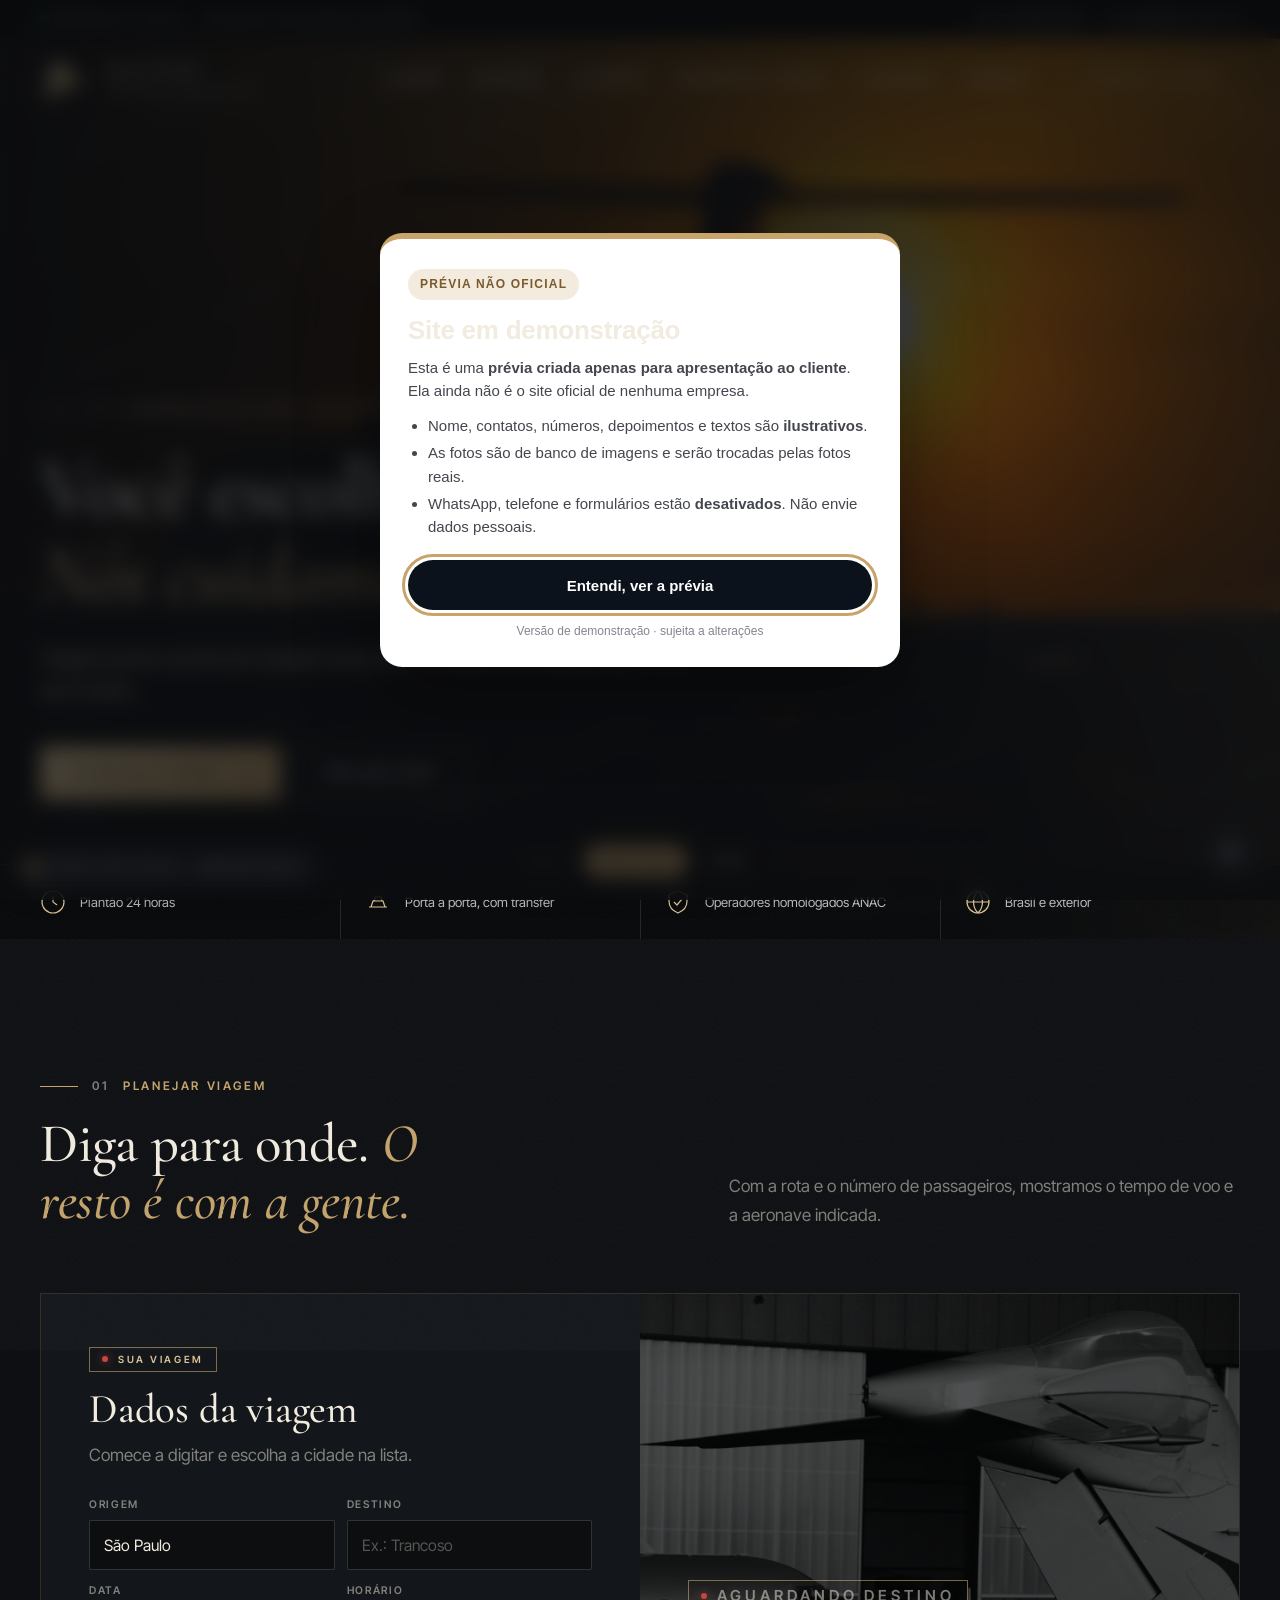
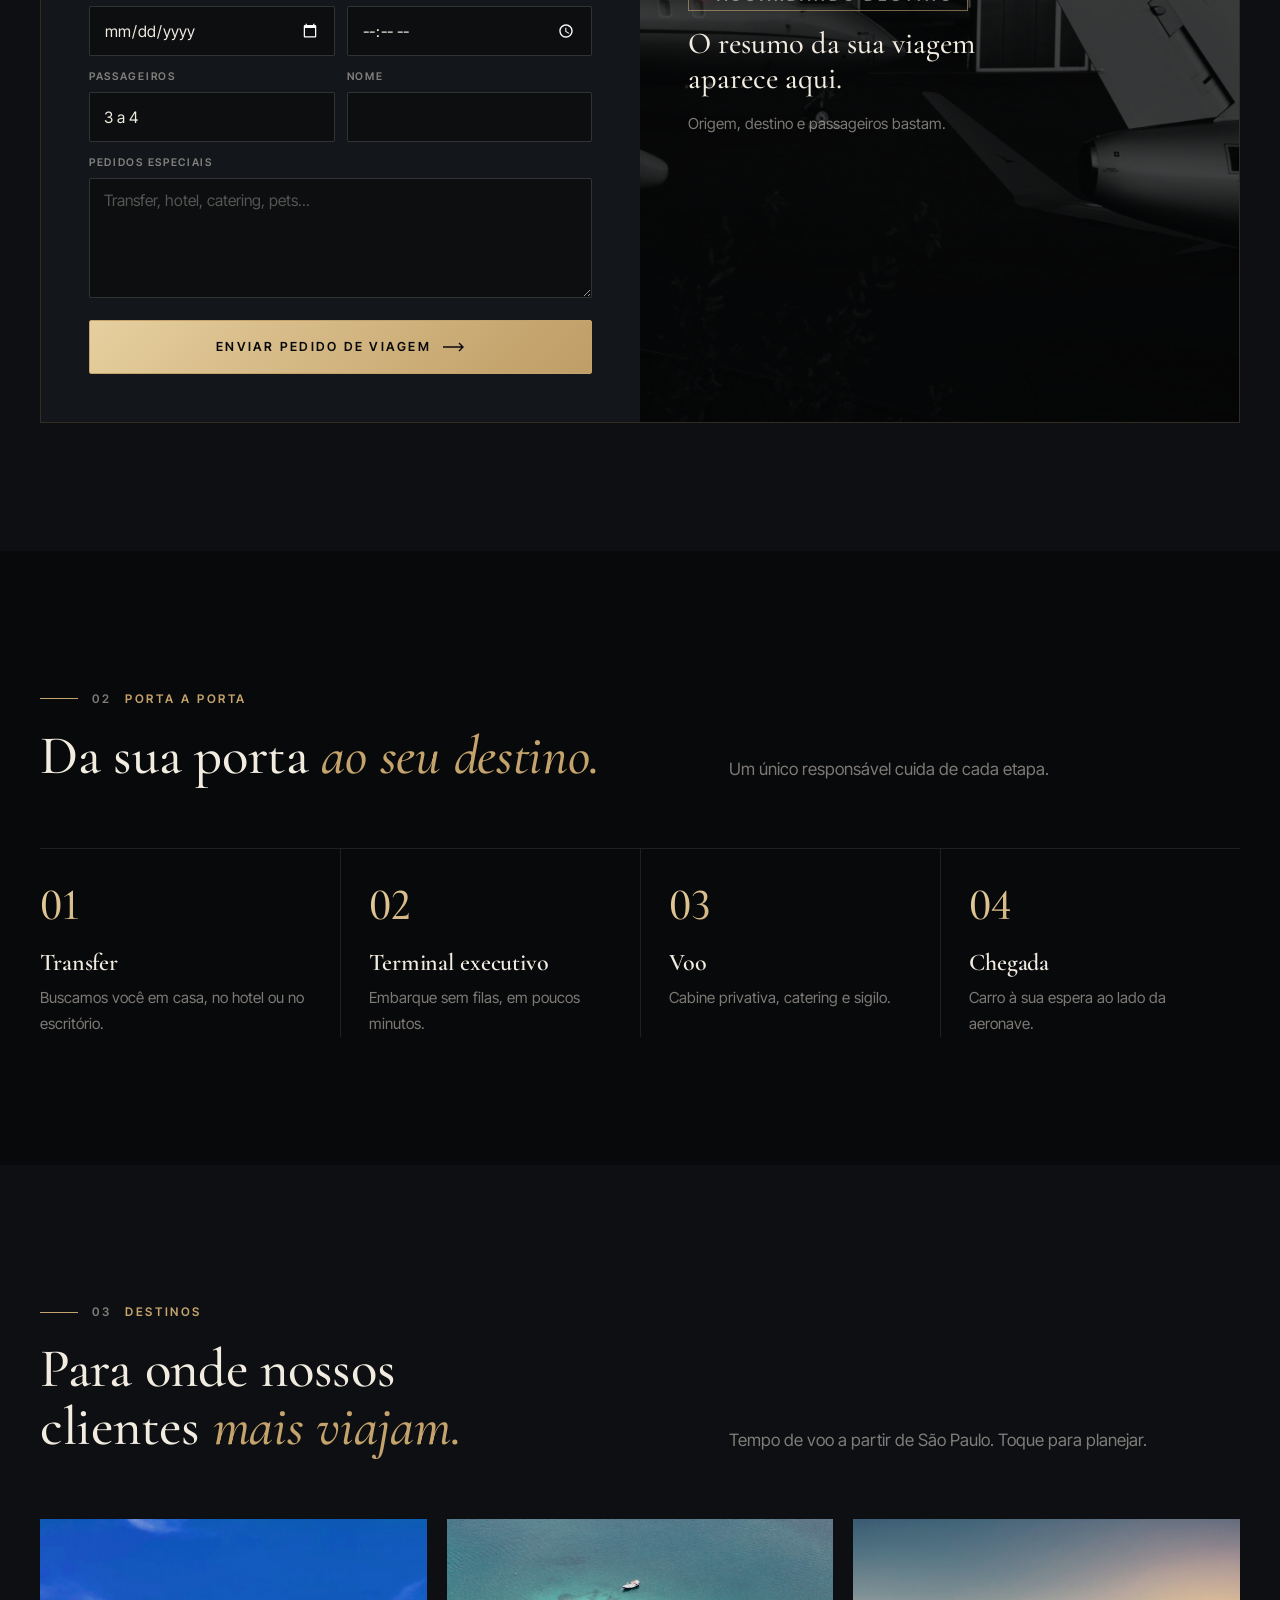
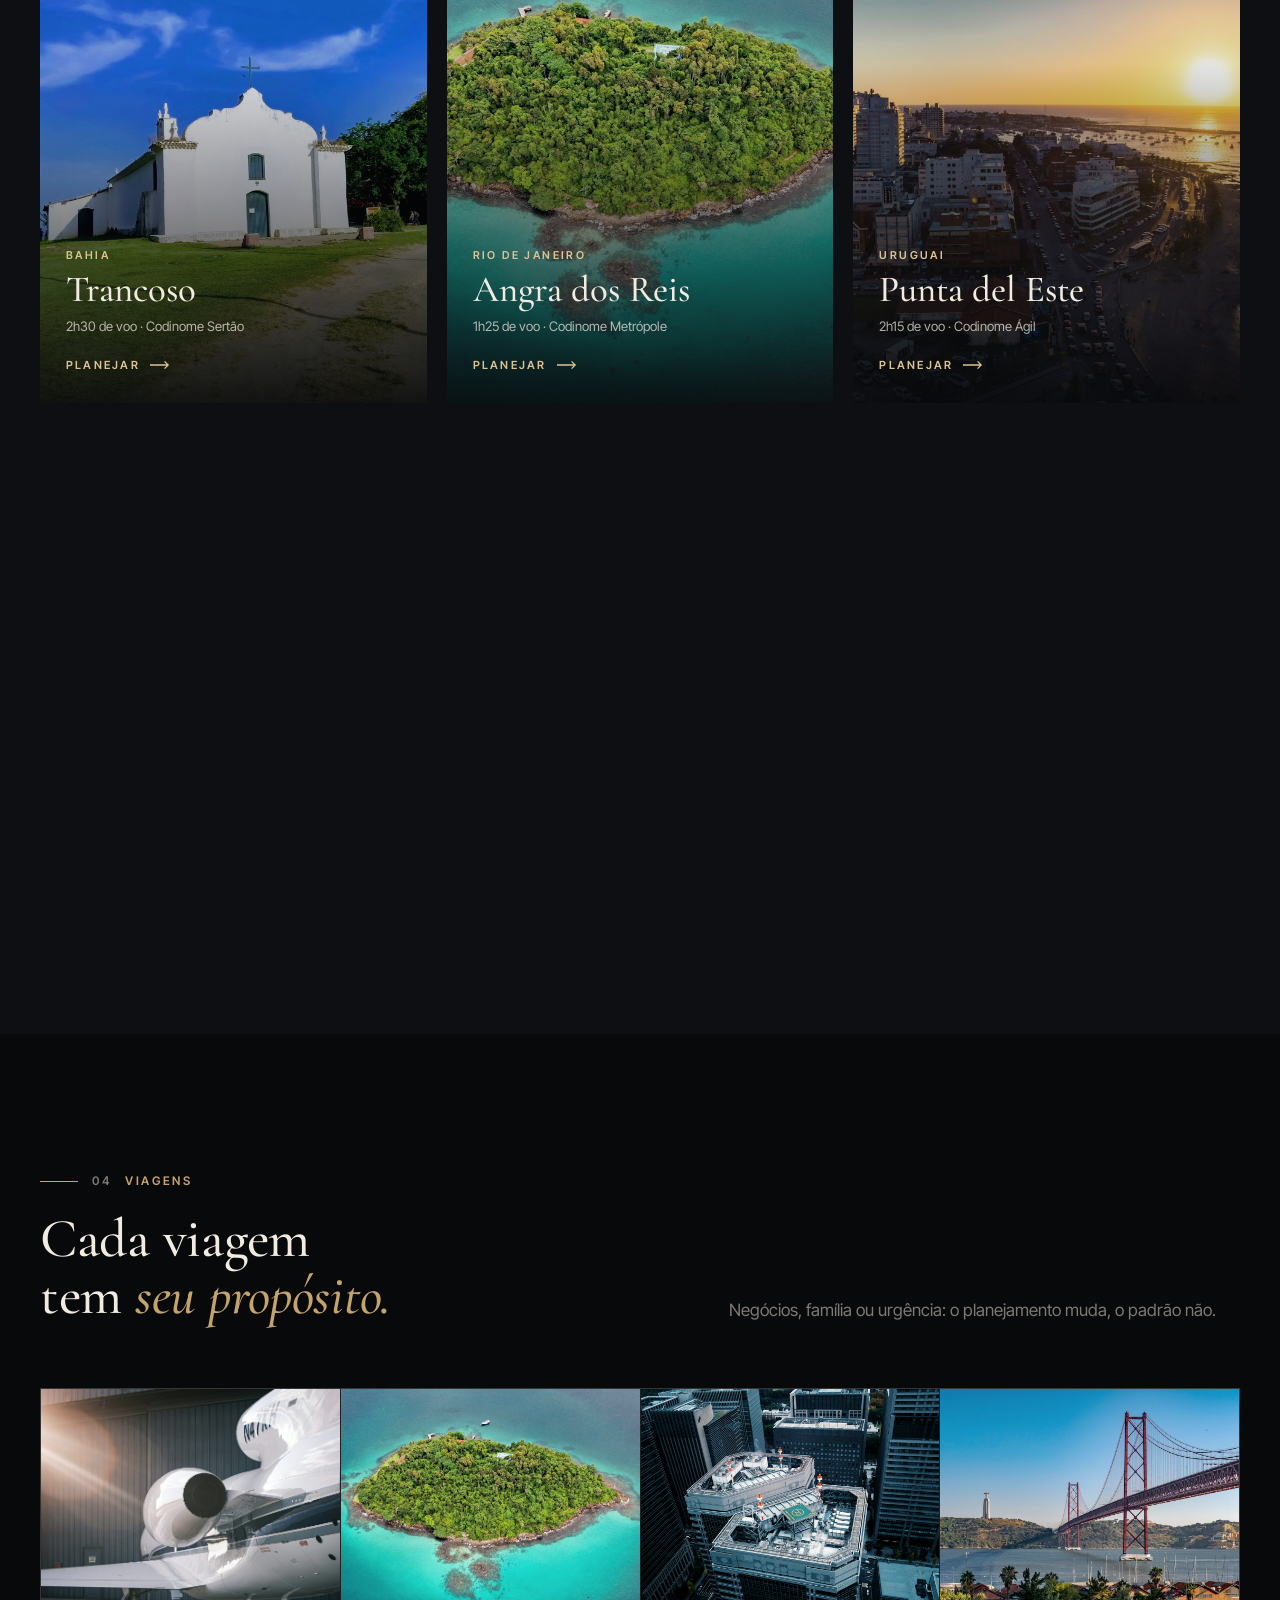
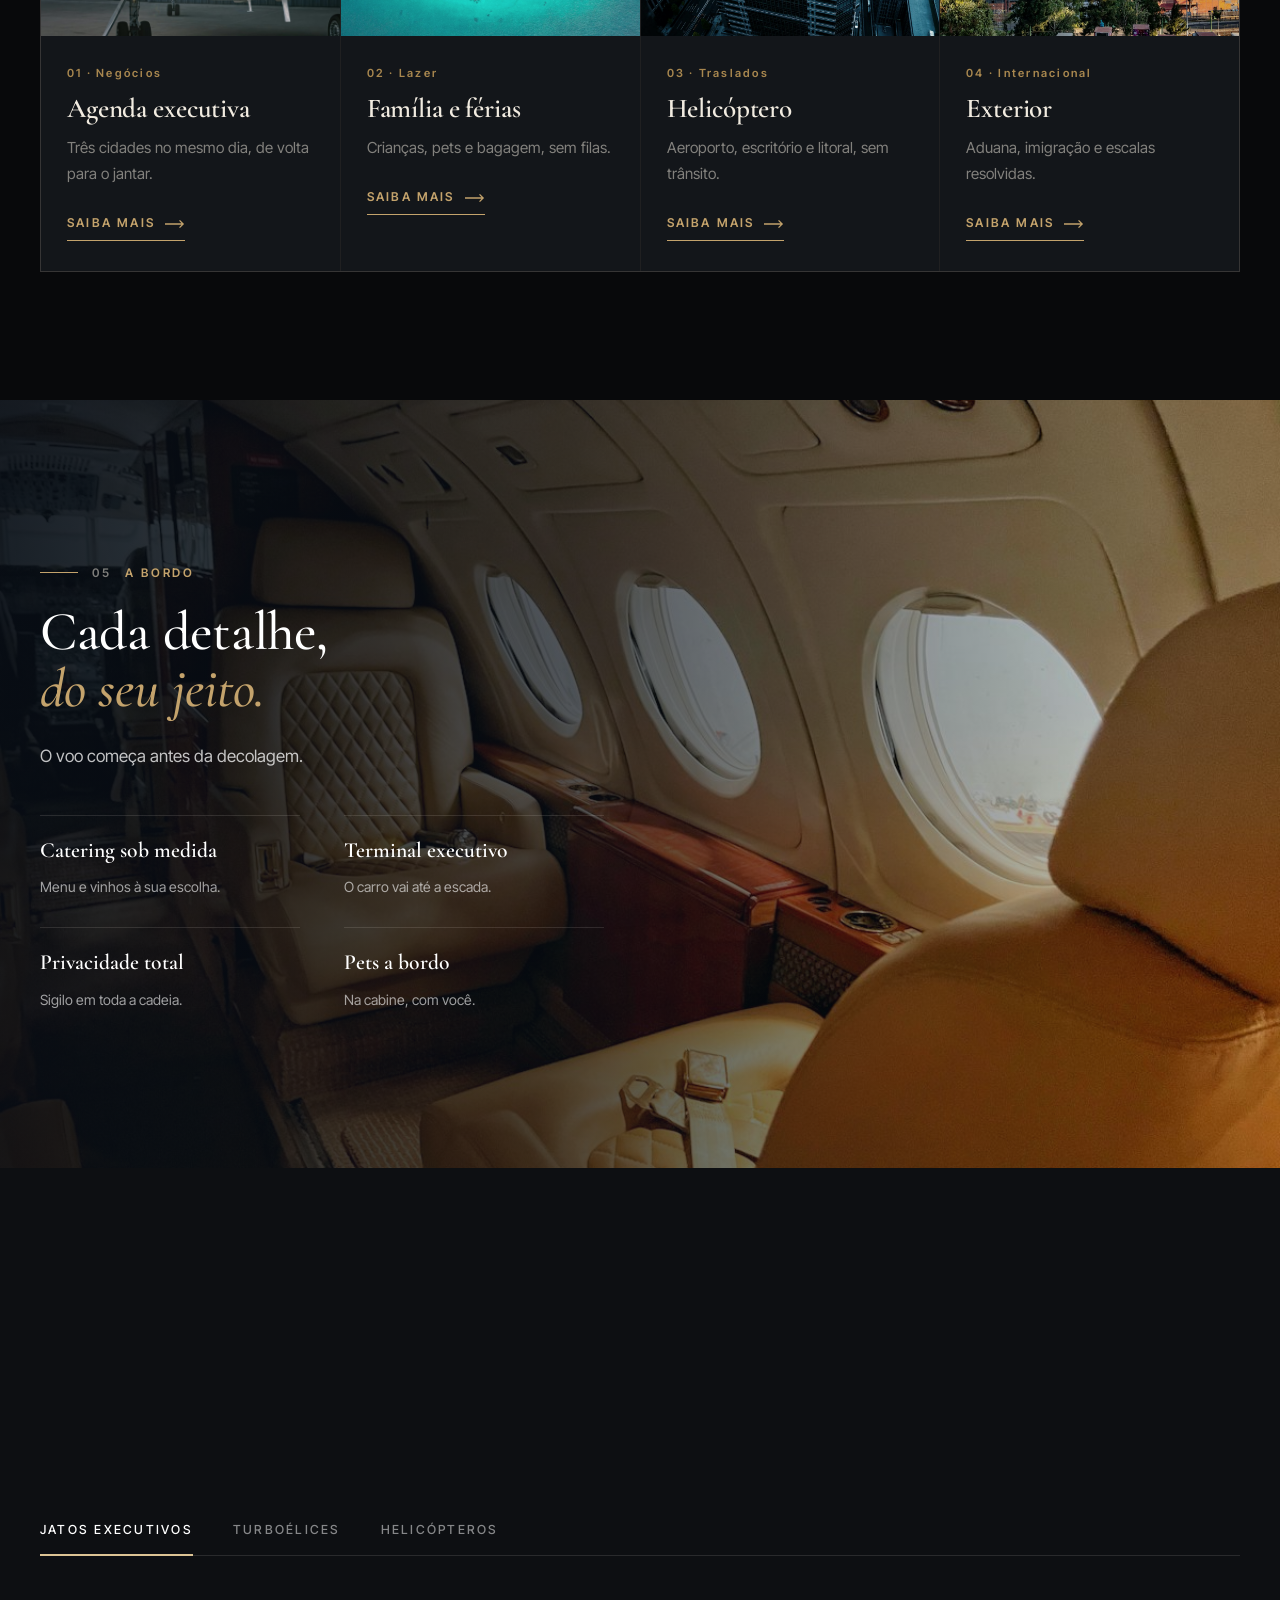
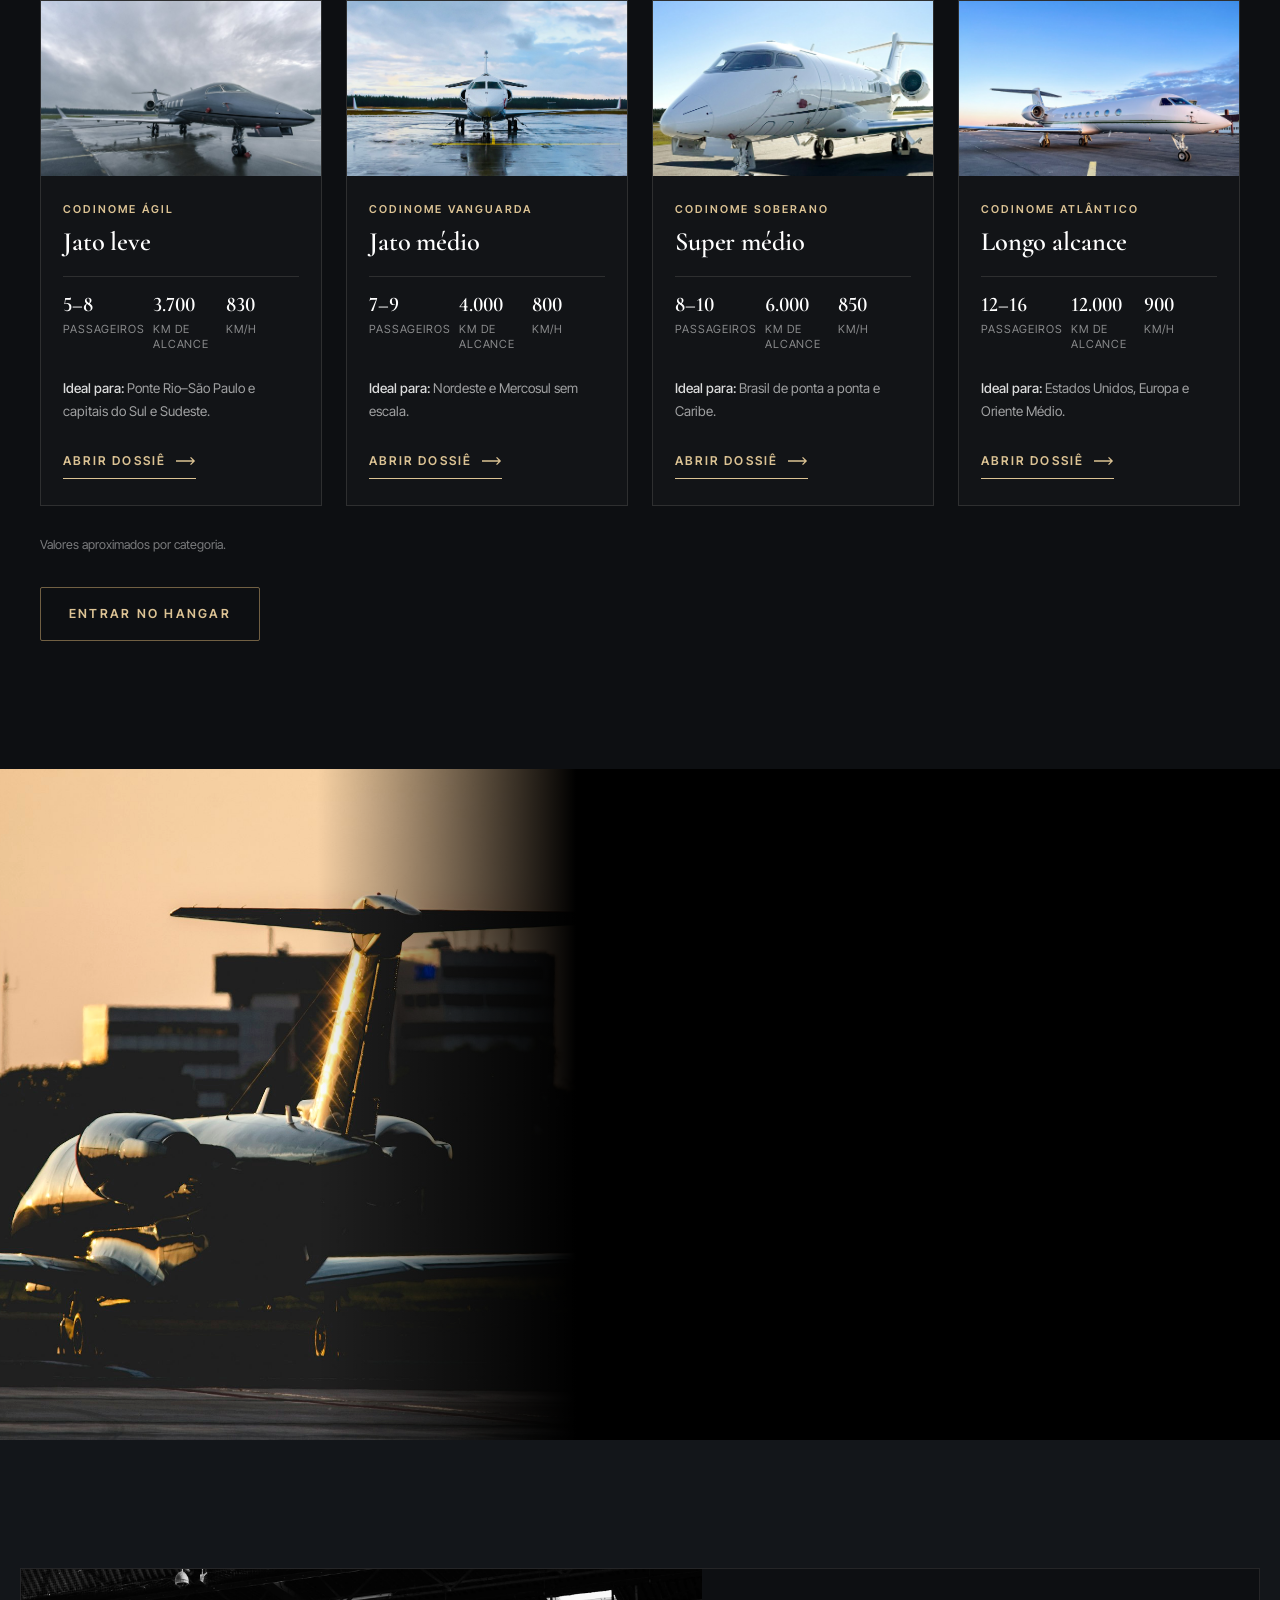
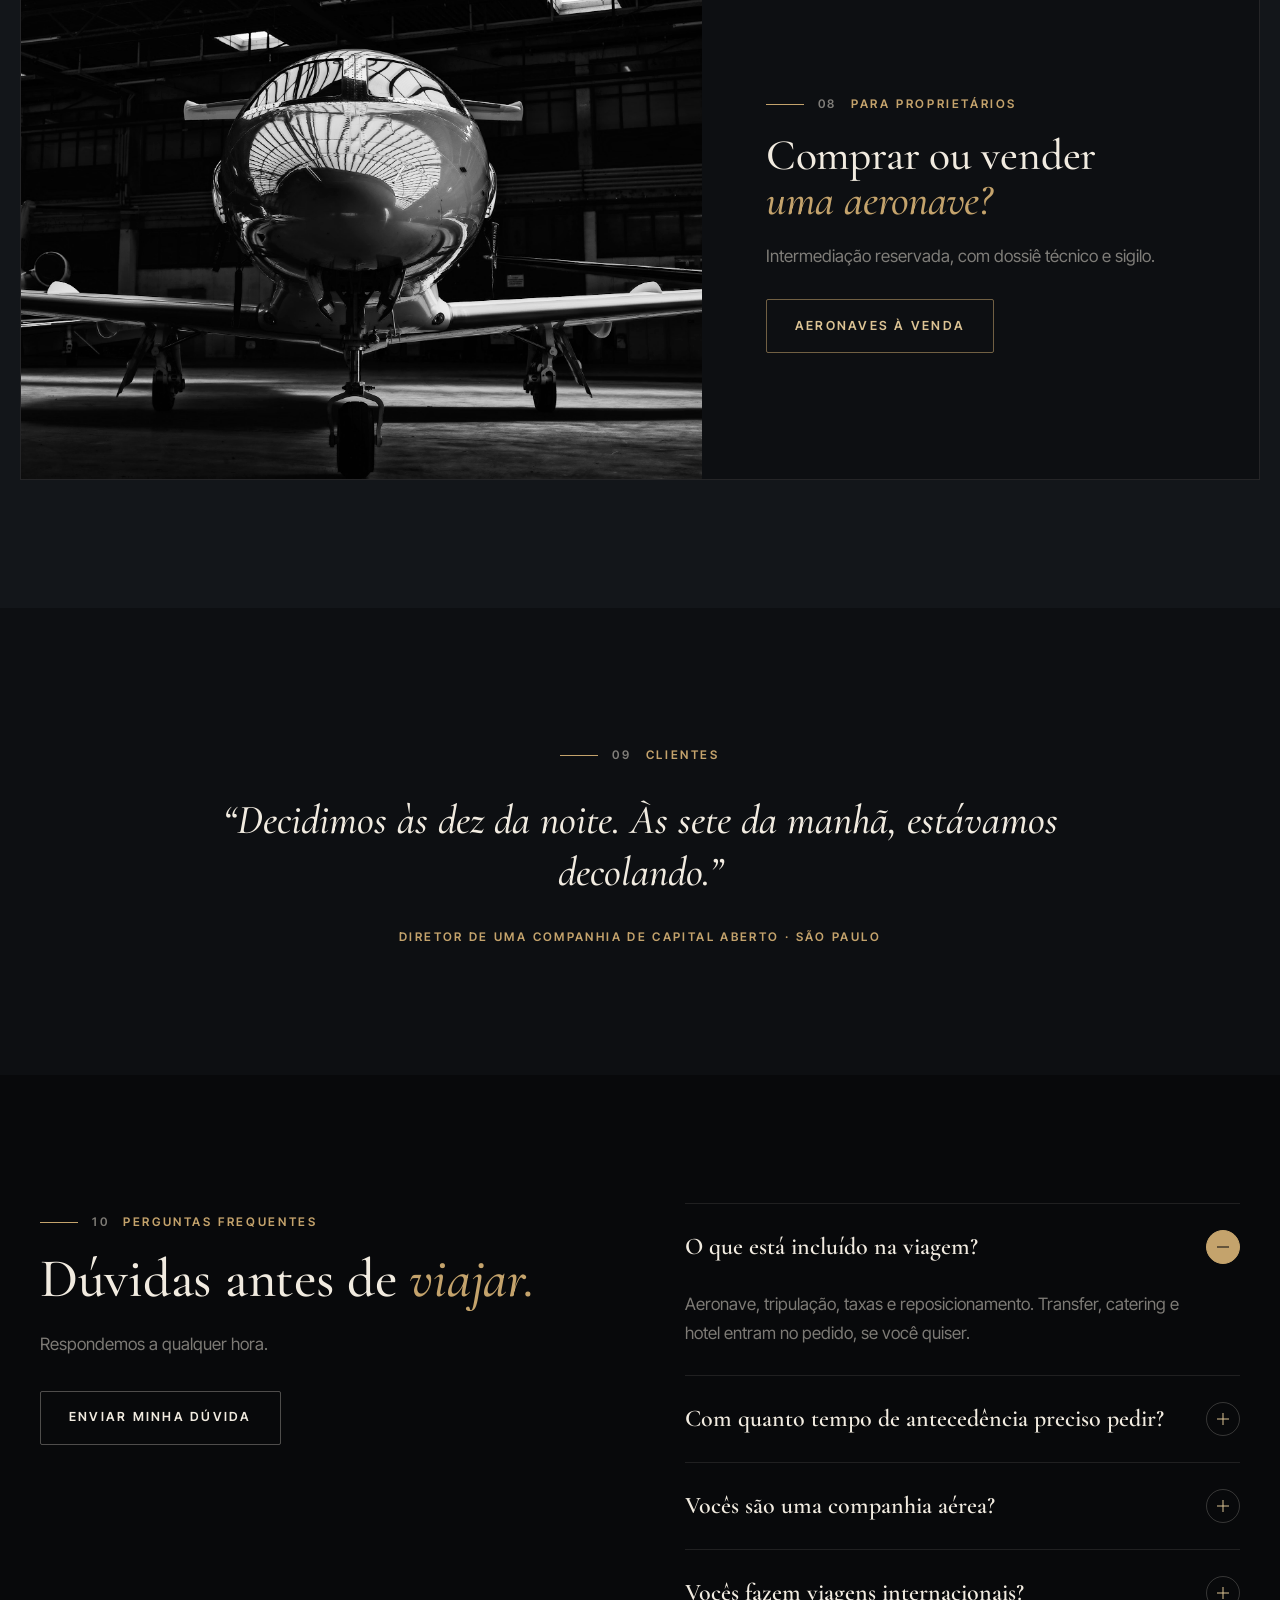
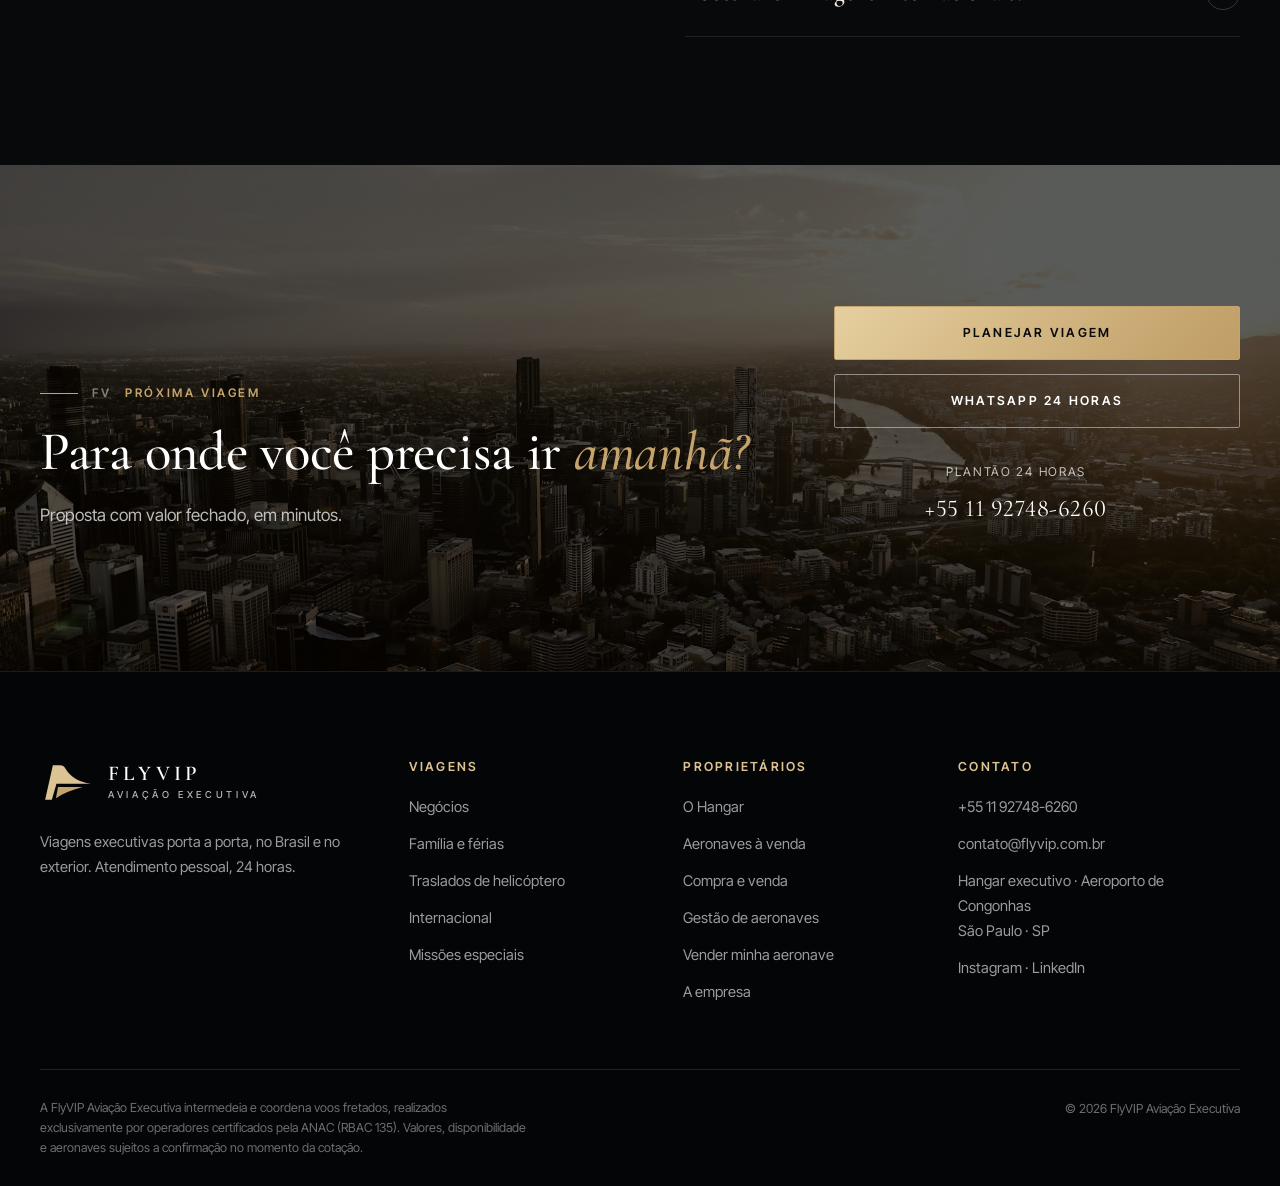
==== commit 794dfe81: "FlyVIP: novo nome, logo cauda F, contatos e paleta azul alternável Co-Authored-By: Claude Opus 5.5 <" ====
--- a/index.html
+++ b/index.html
@@ -3,14 +3,14 @@
 <head>
 <meta charset="utf-8">
 <meta name="viewport" content="width=device-width, initial-scale=1, viewport-fit=cover">
-<title>Eduardo Almeida · Viagens em aviação executiva</title>
+<title>FlyVIP · Viagens em aviação executiva</title>
 <meta name="description" content="Viagens executivas porta a porta em jatos, turboélices e helicópteros, no Brasil e no exterior. Planejamento pessoal, 24 horas.">
 <meta name="robots" content="noindex, nofollow">
 <meta name="theme-color" content="#08090b">
-<script>document.documentElement.classList.add("js")</script>
+<script>document.documentElement.classList.add("js");try{var q=new URLSearchParams(location.search).get("tema");if(q)localStorage.setItem("flyvip-tema",q);if((q||localStorage.getItem("flyvip-tema"))==="azul")document.documentElement.dataset.tema="azul"}catch(e){}</script>
 <link rel="preconnect" href="https://fonts.googleapis.com">
 <link rel="preconnect" href="https://fonts.gstatic.com" crossorigin>
-<link rel="stylesheet" href="https://fonts.googleapis.com/css2?family=Cormorant+Garamond:ital,wght@0,500;0,600;0,700;1,500&family=Inter+Tight:wght@400;500;600&display=swap">
+<link rel="stylesheet" href="https://fonts.googleapis.com/css2?family=Cormorant+Garamond:ital,wght@0,500;0,600;0,700;1,500&family=Inter+Tight:wght@400;500;600&family=Sora:wght@400;500;600;700&display=swap">
 <link rel="stylesheet" href="style.css">
 <script src="preview.js"></script>
 </head>
@@ -25,7 +25,7 @@
     <div class="hero__wrap">
       <div class="wrap hero__grid hero__grid--solo">
         <div>
-          <span class="label"><b>EA</b> Viagens executivas · Acesso reservado</span>
+          <span class="label"><b>FV</b> Viagens executivas · Acesso reservado</span>
           <h1>Você escolhe o destino. <em>Nós cuidamos da viagem.</em></h1>
           <p class="hero__lead lead">Viagens porta a porta em aviação executiva, no Brasil e no exterior, no seu horário.</p>
           <div class="hero__actions">
@@ -288,14 +288,14 @@
     <img src="img/cidade.jpg" alt="" loading="lazy" width="2000" height="1333">
     <div class="wrap">
       <div class="rv">
-        <span class="label"><b>EA</b> Próxima viagem</span>
+        <span class="label"><b>FV</b> Próxima viagem</span>
         <h2>Para onde você precisa ir <em>amanhã?</em></h2>
         <p>Proposta com valor fechado, em minutos.</p>
       </div>
       <div class="cta__actions rv" style="--d:.1s">
         <a class="btn" href="#planejar">Planejar viagem</a>
         <a class="btn btn--light" data-wa-msg="Olá! Gostaria de planejar uma viagem executiva." href="#">WhatsApp 24 horas</a>
-        <p class="cta__phone">Plantão 24 horas<a data-tel href="#">+55 11 0000-0000</a></p>
+        <p class="cta__phone">Plantão 24 horas<a data-tel href="#">+55 11 92748-6260</a></p>
       </div>
     </div>
   </section>
--- a/style.css
+++ b/style.css
@@ -512,10 +512,15 @@
   --noir-3: #1b1f25;
   --cream: #f1ebe0;
   --gold-grad: linear-gradient(135deg, #e6cf9f 0%, #c4a36c 45%, #9c7b45 100%);
-  --text: rgba(241, 235, 224, .74);
-  --mute: rgba(241, 235, 224, .5);
-  --line: rgba(241, 235, 224, .1);
-  --line-dk: rgba(241, 235, 224, .12);
+  --text-grad: var(--gold-grad);
+  --acc-rgb: 196, 163, 108;
+  --fg-rgb: 241, 235, 224;
+  --bg-rgb: 8, 9, 11;
+  --btn-fg: #08090b;
+  --text: rgba(var(--fg-rgb), .74);
+  --mute: rgba(var(--fg-rgb), .5);
+  --line: rgba(var(--fg-rgb), .1);
+  --line-dk: rgba(var(--fg-rgb), .12);
   color-scheme: dark;
 }
 body { background: var(--noir); color: var(--text); }
@@ -529,7 +534,7 @@
 .label { color: var(--brass); }
 .label b { color: var(--mute); }
 .head p, .split__body p, .detail p, .steps p, .owner p, .faq details p { color: var(--mute); }
-.lead { color: rgba(241, 235, 224, .82); }
+.lead { color: rgba(var(--fg-rgb), .82); }
 
 /* textura de filme sobre o site inteiro (bem leve) */
 body::after { content: ""; position: fixed; inset: -50%; z-index: 30; pointer-events: none; opacity: .05;
@@ -538,22 +543,22 @@
 @keyframes grain { 0% { transform: translate(0, 0); } 20% { transform: translate(-3%, 2%); } 40% { transform: translate(2%, -3%); } 60% { transform: translate(-2%, -1%); } 80% { transform: translate(3%, 3%); } 100% { transform: translate(0, 0); } }
 
 /* botões: dourado com texto preto, como abotoadura */
-.btn:not(.btn--line):not(.btn--light):not(.btn--navy) { --fg: var(--noir); --bd: var(--brass); }
+.btn:not(.btn--line):not(.btn--light):not(.btn--navy) { --fg: var(--btn-fg); --bd: var(--brass); }
 .btn:not(.btn--line):not(.btn--light):not(.btn--navy) { background: var(--gold-grad); background-size: 200% 100%; background-position: 0 0; transition: background-position .5s var(--ease), transform .25s var(--ease); }
 .btn:not(.btn--line):not(.btn--light):not(.btn--navy):hover { background-position: 100% 0; }
-.btn--line { --bg: transparent; --fg: var(--cream); --bd: rgba(241, 235, 224, .3); }
+.btn--line { --bg: transparent; --fg: var(--cream); --bd: rgba(var(--fg-rgb), .3); }
 .btn--line:hover { --bg: var(--cream); --fg: var(--noir); --bd: var(--cream); }
 .btn--light:hover { --bg: var(--cream); --fg: var(--noir); --bd: var(--cream); }
-.btn--navy { --bg: transparent; --fg: var(--brass-lt); --bd: rgba(196, 163, 108, .55); }
+.btn--navy { --bg: transparent; --fg: var(--brass-lt); --bd: rgba(var(--acc-rgb), .55); }
 .btn--navy:hover { --bg: var(--brass); --fg: var(--noir); --bd: var(--brass); }
 .link { color: var(--brass); }
 
 /* cabeçalho */
-.util { background: #040506; border-bottom: 1px solid rgba(196, 163, 108, .12); }
-.topbar.is-fixed { background: rgba(8, 9, 11, .88); color: var(--cream); box-shadow: 0 1px 0 rgba(196, 163, 108, .16); }
+.util { background: #040506; border-bottom: 1px solid rgba(var(--acc-rgb), .12); }
+.topbar.is-fixed { background: rgba(var(--bg-rgb), .88); color: var(--cream); box-shadow: 0 1px 0 rgba(var(--acc-rgb), .16); }
 .topbar.is-fixed .brand__mark .wing { fill: var(--brass-lt); }
 .topbar.is-fixed .nav a::after { background: var(--brass-lt); }
-.topbar:not(.is-fixed) .topbar__cta, .topbar__cta { --bg: transparent; --fg: var(--brass-lt); --bd: rgba(196, 163, 108, .6); background: transparent !important; }
+.topbar:not(.is-fixed) .topbar__cta, .topbar__cta { --bg: transparent; --fg: var(--brass-lt); --bd: rgba(var(--acc-rgb), .6); background: transparent !important; }
 .topbar__cta:hover { --fg: var(--noir); background: var(--brass) !important; }
 .brand__mark .ring { stroke: var(--brass-lt); opacity: .7; }
 
@@ -562,11 +567,11 @@
 .hero__bg img { animation: settle 2.6s var(--ease) forwards, drift 40s 2.6s ease-in-out infinite alternate; }
 @keyframes drift { from { transform: scale(1); } to { transform: scale(1.08) translate(-1.5%, -1%); } }
 .hero::before { background:
-  radial-gradient(120% 90% at 75% 40%, rgba(8, 9, 11, 0) 0%, rgba(8, 9, 11, .55) 60%, rgba(8, 9, 11, .92) 100%),
-  linear-gradient(90deg, rgba(8, 9, 11, .92) 0%, rgba(8, 9, 11, .55) 45%, rgba(8, 9, 11, 0) 80%),
-  linear-gradient(0deg, rgba(8, 9, 11, 1) 0%, rgba(8, 9, 11, 0) 40%); }
+  radial-gradient(120% 90% at 75% 40%, rgba(var(--bg-rgb), 0) 0%, rgba(var(--bg-rgb), .55) 60%, rgba(var(--bg-rgb), .92) 100%),
+  linear-gradient(90deg, rgba(var(--bg-rgb), .92) 0%, rgba(var(--bg-rgb), .55) 45%, rgba(var(--bg-rgb), 0) 80%),
+  linear-gradient(0deg, rgba(var(--bg-rgb), 1) 0%, rgba(var(--bg-rgb), 0) 40%); }
 .hero::after { content: ""; position: absolute; inset: 0; z-index: -1; pointer-events: none;
-  background: linear-gradient(105deg, transparent 35%, rgba(230, 207, 159, .16) 48%, transparent 60%); background-size: 250% 100%;
+  background: linear-gradient(105deg, transparent 35%, rgba(var(--acc-rgb), .16) 48%, transparent 60%); background-size: 250% 100%;
   animation: sweep 9s 1.6s ease-in-out infinite; }
 @keyframes sweep { 0% { background-position: 120% 0; } 45%, 100% { background-position: -60% 0; } }
 .bars { position: absolute; inset: 0; z-index: 6; pointer-events: none; }
@@ -584,25 +589,25 @@
 .hero__foot { animation-delay: 2.2s; }
 @keyframes rise { from { opacity: 0; transform: translateY(22px); filter: blur(6px); } to { opacity: 1; transform: none; filter: none; } }
 .hero h1 { letter-spacing: -.01em; }
-.hero h1 em { background: var(--gold-grad); -webkit-background-clip: text; background-clip: text; color: transparent; padding-right: .08em; }
-.hero__foot { background: rgba(8, 9, 11, .6); -webkit-backdrop-filter: blur(6px); backdrop-filter: blur(6px); border-top-color: rgba(196, 163, 108, .2); }
+.hero h1 em { background: var(--text-grad); -webkit-background-clip: text; background-clip: text; color: transparent; padding-right: .08em; }
+.hero__foot { background: rgba(var(--bg-rgb), .6); -webkit-backdrop-filter: blur(6px); backdrop-filter: blur(6px); border-top-color: rgba(var(--acc-rgb), .2); }
 
 /* formulários escuros */
-.quote { background: rgba(13, 15, 18, .86); color: var(--text); border: 1px solid rgba(196, 163, 108, .25); border-top: 2px solid var(--brass); -webkit-backdrop-filter: blur(14px); backdrop-filter: blur(14px); }
+.quote { background: rgba(13, 15, 18, .86); color: var(--text); border: 1px solid rgba(var(--acc-rgb), .25); border-top: 2px solid var(--brass); -webkit-backdrop-filter: blur(14px); backdrop-filter: blur(14px); }
 .quote__t h2 { color: var(--cream); }
-.seg { border-color: rgba(241, 235, 224, .16); }
-.seg label + label span { border-left-color: rgba(241, 235, 224, .16); }
+.seg { border-color: rgba(var(--fg-rgb), .16); }
+.seg label + label span { border-left-color: rgba(var(--fg-rgb), .16); }
 .seg input:checked + span { background: var(--brass); color: var(--noir); }
-.field input, .field select, .field textarea { background: rgba(0, 0, 0, .35); border-color: rgba(241, 235, 224, .16); color: var(--cream); color-scheme: dark; }
-.field input::placeholder, .field textarea::placeholder { color: rgba(241, 235, 224, .32); }
+.field input, .field select, .field textarea { background: rgba(0, 0, 0, .35); border-color: rgba(var(--fg-rgb), .16); color: var(--cream); color-scheme: dark; }
+.field input::placeholder, .field textarea::placeholder { color: rgba(var(--fg-rgb), .32); }
 .field select option { background: var(--noir-2); color: var(--cream); }
 .form-card { background: var(--noir-2); border-color: var(--line); border-top-color: var(--brass); }
 .form-card h2 { color: var(--cream); }
 .check input { accent-color: var(--brass); }
 
 /* páginas internas */
-.page-hero::before { background: radial-gradient(120% 100% at 80% 30%, rgba(8, 9, 11, 0), rgba(8, 9, 11, .7) 70%), linear-gradient(90deg, rgba(8, 9, 11, .92) 0%, rgba(8, 9, 11, .5) 60%, rgba(8, 9, 11, .2) 100%), linear-gradient(0deg, var(--noir) 0%, rgba(8, 9, 11, 0) 45%); }
-.page-hero h1 em { background: var(--gold-grad); -webkit-background-clip: text; background-clip: text; color: transparent; padding-right: .08em; }
+.page-hero::before { background: radial-gradient(120% 100% at 80% 30%, rgba(var(--bg-rgb), 0), rgba(var(--bg-rgb), .7) 70%), linear-gradient(90deg, rgba(var(--bg-rgb), .92) 0%, rgba(var(--bg-rgb), .5) 60%, rgba(var(--bg-rgb), .2) 100%), linear-gradient(0deg, var(--noir) 0%, rgba(var(--bg-rgb), 0) 45%); }
+.page-hero h1 em { background: var(--text-grad); -webkit-background-clip: text; background-clip: text; color: transparent; padding-right: .08em; }
 
 /* blocos */
 .split__media figcaption, .section--paper .split__media figcaption { background: var(--noir-1); color: var(--mute); }
@@ -617,15 +622,15 @@
 .ac--light { background: var(--noir-2); border-color: var(--line); }
 .ac--light h3, .ac--light .specs li b { color: var(--cream); }
 .ac--light .ac__cat { color: var(--brass); }
-.steps li::before { background: var(--gold-grad); -webkit-background-clip: text; background-clip: text; color: transparent; }
+.steps li::before { background: var(--text-grad); -webkit-background-clip: text; background-clip: text; color: transparent; }
 .lot { background: var(--noir-2); border-color: var(--line); }
-.lot:hover { box-shadow: 0 30px 60px -30px rgba(0, 0, 0, .9), 0 0 0 1px rgba(196, 163, 108, .35); }
+.lot:hover { box-shadow: 0 30px 60px -30px rgba(0, 0, 0, .9), 0 0 0 1px rgba(var(--acc-rgb), .35); }
 .lot dd, .lot__price b { color: var(--cream); }
-.lot__tag { background: rgba(0, 0, 0, .78); border: 1px solid rgba(196, 163, 108, .4); }
+.lot__tag { background: rgba(0, 0, 0, .78); border: 1px solid rgba(var(--acc-rgb), .4); }
 .lot__tag--gold { background: var(--brass); color: var(--noir); border-color: var(--brass); }
 .owner svg { stroke: var(--brass); }
 .faq summary { color: var(--cream); }
-.faq summary i { border-color: rgba(241, 235, 224, .2); }
+.faq summary i { border-color: rgba(var(--fg-rgb), .2); }
 .faq summary i::before, .faq summary i::after { background: var(--brass-lt); }
 .faq details[open] summary i { background: var(--brass); border-color: var(--brass); }
 .faq details[open] summary i::before { background: var(--noir); }
@@ -637,12 +642,12 @@
 .mission:hover { background: var(--noir-2); }
 .cta { background: #000; }
 .cta > img { opacity: .38; filter: grayscale(.3); }
-.foot { background: #040506; border-top: 1px solid rgba(196, 163, 108, .14); }
+.foot { background: #040506; border-top: 1px solid rgba(var(--acc-rgb), .14); }
 .wa { background: var(--noir-2); }
 .routes td:first-child, .routes td b { color: var(--cream) !important; }
 
 /* carimbo de dossiê */
-.stamp { display: inline-flex; align-items: center; gap: 10px; padding: 7px 12px; border: 1px solid rgba(196, 163, 108, .6); color: var(--brass-lt); font: 600 .62rem/1 var(--sans); letter-spacing: .26em; text-transform: uppercase; }
+.stamp { display: inline-flex; align-items: center; gap: 10px; padding: 7px 12px; border: 1px solid rgba(var(--acc-rgb), .6); color: var(--brass-lt); font: 600 .62rem/1 var(--sans); letter-spacing: .26em; text-transform: uppercase; }
 .stamp::before { content: ""; width: 6px; height: 6px; border-radius: 50%; background: #c8463c; box-shadow: 0 0 10px rgba(200, 70, 60, .8); animation: blink 1.8s infinite; }
 @keyframes blink { 50% { opacity: .25; } }
 
@@ -653,35 +658,35 @@
 .agent__img::after { content: ""; position: absolute; inset: 0; background: linear-gradient(90deg, rgba(0, 0, 0, 0) 55%, #000 100%); }
 .agent__b { display: flex; flex-direction: column; justify-content: center; padding: clamp(56px, 8vw, 120px) var(--gutter) clamp(56px, 8vw, 120px) clamp(32px, 5vw, 80px); max-width: 720px; }
 .agent__b h2 { margin: 22px 0 24px; }
-.agent__b h2 em { background: var(--gold-grad); -webkit-background-clip: text; background-clip: text; color: transparent; }
+.agent__b h2 em { background: var(--text-grad); -webkit-background-clip: text; background-clip: text; color: transparent; }
 .agent__b p { color: var(--mute); }
 .agent__b .btn { margin-top: 36px; align-self: flex-start; }
 
 /* ---------------- O HANGAR · seletor de aeronave ---------------- */
 .hangar { position: relative; min-height: 100svh; background: radial-gradient(90% 70% at 50% 30%, #161a20 0%, var(--noir) 70%); color: var(--cream); overflow: hidden; isolation: isolate; }
-.hangar::before { content: ""; position: absolute; inset: 0; z-index: -1; opacity: .5; background-image: linear-gradient(rgba(196, 163, 108, .06) 1px, transparent 1px), linear-gradient(90deg, rgba(196, 163, 108, .06) 1px, transparent 1px); background-size: 64px 64px; -webkit-mask-image: radial-gradient(70% 60% at 50% 45%, #000, transparent); mask-image: radial-gradient(70% 60% at 50% 45%, #000, transparent); }
+.hangar::before { content: ""; position: absolute; inset: 0; z-index: -1; opacity: .5; background-image: linear-gradient(rgba(var(--acc-rgb), .06) 1px, transparent 1px), linear-gradient(90deg, rgba(var(--acc-rgb), .06) 1px, transparent 1px); background-size: 64px 64px; -webkit-mask-image: radial-gradient(70% 60% at 50% 45%, #000, transparent); mask-image: radial-gradient(70% 60% at 50% 45%, #000, transparent); }
 .hangar .wrap { padding-top: 150px; padding-bottom: 64px; }
 .hangar__top { display: flex; flex-wrap: wrap; align-items: end; justify-content: space-between; gap: 20px 40px; margin-bottom: 36px; }
 .hangar__top h1 { font-size: clamp(2.6rem, 1.6rem + 3.4vw, 4.6rem); margin-top: 16px; }
-.hangar__top h1 em { background: var(--gold-grad); -webkit-background-clip: text; background-clip: text; color: transparent; padding-right: .08em; }
+.hangar__top h1 em { background: var(--text-grad); -webkit-background-clip: text; background-clip: text; color: transparent; padding-right: .08em; }
 .hangar__top p { max-width: 46ch; color: var(--mute); }
-.hg { display: grid; grid-template-columns: 250px minmax(0, 1fr) 340px; gap: 0; border: 1px solid rgba(196, 163, 108, .18); background: rgba(8, 9, 11, .55); }
-.hg__list { list-style: none; margin: 0; padding: 0; border-right: 1px solid rgba(196, 163, 108, .18); display: flex; flex-direction: column; }
+.hg { display: grid; grid-template-columns: 250px minmax(0, 1fr) 340px; gap: 0; border: 1px solid rgba(var(--acc-rgb), .18); background: rgba(var(--bg-rgb), .55); }
+.hg__list { list-style: none; margin: 0; padding: 0; border-right: 1px solid rgba(var(--acc-rgb), .18); display: flex; flex-direction: column; }
 .hg__list button { width: 100%; display: grid; grid-template-columns: 28px 1fr; gap: 2px 10px; align-items: baseline; text-align: left; padding: 13px 18px; background: none; border: 0; border-bottom: 1px solid var(--line); color: var(--mute); cursor: pointer; transition: background .3s, color .3s; position: relative; }
 .hg__list li:last-child button { border-bottom: 0; }
-.hg__list button i { font-style: normal; font: 600 .62rem var(--sans); letter-spacing: .14em; color: rgba(196, 163, 108, .6); }
+.hg__list button i { font-style: normal; font: 600 .62rem var(--sans); letter-spacing: .14em; color: rgba(var(--acc-rgb), .6); }
 .hg__list button b { font-family: var(--serif); font-size: 1.28rem; font-weight: 600; letter-spacing: .06em; text-transform: uppercase; color: inherit; }
 .hg__list button span { grid-column: 2; font-size: .72rem; letter-spacing: .06em; }
 .hg__list button::before { content: ""; position: absolute; left: 0; top: 0; bottom: 0; width: 2px; background: var(--brass); transform: scaleY(0); transition: transform .35s var(--ease); }
-.hg__list button:hover { color: var(--cream); background: rgba(241, 235, 224, .03); }
-.hg__list button[aria-selected="true"] { color: var(--cream); background: linear-gradient(90deg, rgba(196, 163, 108, .14), rgba(196, 163, 108, 0)); }
+.hg__list button:hover { color: var(--cream); background: rgba(var(--fg-rgb), .03); }
+.hg__list button[aria-selected="true"] { color: var(--cream); background: linear-gradient(90deg, rgba(var(--acc-rgb), .14), rgba(var(--acc-rgb), 0)); }
 .hg__list button[aria-selected="true"]::before { transform: none; }
 .hg__list button[aria-selected="true"] i { color: var(--brass-lt); }
 .hg__stage { position: relative; min-height: 600px; overflow: hidden; display: flex; flex-direction: column; justify-content: flex-end; }
 .hg__stage img { position: absolute; inset: 0; width: 100%; height: 100%; object-fit: cover; transition: opacity .7s var(--ease), transform 1.6s var(--ease), filter .7s; filter: saturate(.8) contrast(1.06); }
 .hg__stage img.out { opacity: 0; transform: scale(1.06); filter: blur(6px) saturate(.6); }
-.hg__stage::before { content: ""; position: absolute; inset: 0; z-index: 1; background: radial-gradient(80% 80% at 50% 45%, rgba(8, 9, 11, 0) 40%, rgba(8, 9, 11, .75) 100%), linear-gradient(0deg, rgba(8, 9, 11, .97) 0%, rgba(8, 9, 11, .62) 32%, rgba(8, 9, 11, 0) 62%); }
-.hg__scan { position: absolute; left: 0; right: 0; top: 0; height: 2px; z-index: 2; background: linear-gradient(90deg, transparent, var(--brass-lt), transparent); box-shadow: 0 0 18px rgba(220, 195, 148, .8); opacity: 0; }
+.hg__stage::before { content: ""; position: absolute; inset: 0; z-index: 1; background: radial-gradient(80% 80% at 50% 45%, rgba(var(--bg-rgb), 0) 40%, rgba(var(--bg-rgb), .75) 100%), linear-gradient(0deg, rgba(var(--bg-rgb), .97) 0%, rgba(var(--bg-rgb), .62) 32%, rgba(var(--bg-rgb), 0) 62%); }
+.hg__scan { position: absolute; left: 0; right: 0; top: 0; height: 2px; z-index: 2; background: linear-gradient(90deg, transparent, var(--brass-lt), transparent); box-shadow: 0 0 18px rgba(var(--acc-rgb), .8); opacity: 0; }
 .hg__scan.go { animation: scan 1.1s var(--ease); }
 @keyframes scan { 0% { top: 0; opacity: 1; } 100% { top: 100%; opacity: 0; } }
 .hg__corner { position: absolute; z-index: 2; width: 26px; height: 26px; border: 1px solid var(--brass); }
@@ -690,32 +695,32 @@
 .hg__corner--bl { left: 20px; bottom: 20px; border-right: 0; border-top: 0; }
 .hg__corner--br { right: 20px; bottom: 20px; border-left: 0; border-top: 0; }
 .hg__file { position: absolute; z-index: 3; left: 34px; top: 34px; display: flex; flex-direction: column; gap: 10px; align-items: flex-start; }
-.hg__file small { font: 500 .66rem var(--sans); letter-spacing: .24em; text-transform: uppercase; color: rgba(241, 235, 224, .6); }
+.hg__file small { font: 500 .66rem var(--sans); letter-spacing: .24em; text-transform: uppercase; color: rgba(var(--fg-rgb), .6); }
 .hg__cap { position: relative; z-index: 3; padding: 0 34px 34px; }
 .hg__cap span { font: 600 .68rem var(--sans); letter-spacing: .24em; text-transform: uppercase; color: var(--brass-lt); }
 .hg__cap h2 { font-size: clamp(2.2rem, 1.6rem + 2vw, 3.6rem); margin: 8px 0 6px; }
-.hg__cap p { color: rgba(241, 235, 224, .7); font-size: .95rem; }
+.hg__cap p { color: rgba(var(--fg-rgb), .7); font-size: .95rem; }
 .hg__nav { position: absolute; z-index: 3; right: 34px; bottom: 34px; display: flex; gap: 8px; }
-.hg__nav button { width: 46px; height: 46px; border: 1px solid rgba(241, 235, 224, .3); background: rgba(8, 9, 11, .5); color: var(--cream); cursor: pointer; display: grid; place-items: center; transition: background .25s, border-color .25s; }
+.hg__nav button { width: 46px; height: 46px; border: 1px solid rgba(var(--fg-rgb), .3); background: rgba(var(--bg-rgb), .5); color: var(--cream); cursor: pointer; display: grid; place-items: center; transition: background .25s, border-color .25s; }
 .hg__nav button:hover { background: var(--brass); border-color: var(--brass); color: var(--noir); }
 .hg__nav svg { width: 18px; height: 10px; fill: none; stroke: currentColor; stroke-width: 1.4; }
-.hg__spec { padding: 30px 28px; border-left: 1px solid rgba(196, 163, 108, .18); display: flex; flex-direction: column; gap: 22px; }
+.hg__spec { padding: 30px 28px; border-left: 1px solid rgba(var(--acc-rgb), .18); display: flex; flex-direction: column; gap: 22px; }
 .hg__spec h3 { font-family: var(--sans); font-size: .68rem; font-weight: 600; letter-spacing: .24em; text-transform: uppercase; color: var(--brass); }
 .meter { display: grid; gap: 8px; }
 .meter__t { display: flex; justify-content: space-between; align-items: baseline; font-size: .7rem; letter-spacing: .16em; text-transform: uppercase; color: var(--mute); }
 .meter__t b { font-family: var(--serif); font-size: 1.6rem; letter-spacing: 0; text-transform: none; color: var(--cream); font-weight: 600; }
 .meter__t b small { font-family: var(--sans); font-size: .7rem; color: var(--mute); margin-left: 4px; letter-spacing: .1em; }
-.meter__bar { height: 3px; background: rgba(241, 235, 224, .1); position: relative; overflow: hidden; }
+.meter__bar { height: 3px; background: rgba(var(--fg-rgb), .1); position: relative; overflow: hidden; }
 .meter__bar i { position: absolute; inset: 0 auto 0 0; width: 0; background: var(--gold-grad); transition: width 1s var(--ease); }
-.meter__bar::after { content: ""; position: absolute; inset: 0; background: repeating-linear-gradient(90deg, transparent 0 calc(10% - 1px), rgba(8, 9, 11, .9) calc(10% - 1px) 10%); }
-.hg__models { font-size: .9rem; line-height: 1.55; color: rgba(241, 235, 224, .75); padding-top: 18px; border-top: 1px solid var(--line); }
+.meter__bar::after { content: ""; position: absolute; inset: 0; background: repeating-linear-gradient(90deg, transparent 0 calc(10% - 1px), rgba(var(--bg-rgb), .9) calc(10% - 1px) 10%); }
+.hg__models { font-size: .9rem; line-height: 1.55; color: rgba(var(--fg-rgb), .75); padding-top: 18px; border-top: 1px solid var(--line); }
 .hg__models small { display: block; font-size: .64rem; letter-spacing: .2em; text-transform: uppercase; color: var(--mute); margin-bottom: 6px; }
 .hg__spec .btn { margin-top: auto; }
 .hg__hint { margin-top: 16px; font-size: .74rem; color: var(--mute); letter-spacing: .06em; }
 .hg__hint kbd { font: inherit; border: 1px solid var(--line); padding: 1px 6px; margin: 0 2px; }
 
 /* briefing da missão */
-.brief { display: grid; grid-template-columns: minmax(0, 1fr) minmax(0, 1fr); gap: 0; border: 1px solid rgba(196, 163, 108, .2); }
+.brief { display: grid; grid-template-columns: minmax(0, 1fr) minmax(0, 1fr); gap: 0; border: 1px solid rgba(var(--acc-rgb), .2); }
 .brief__form { padding: clamp(28px, 4vw, 48px); background: var(--noir-2); }
 .brief__form h2 { font-size: clamp(2rem, 1.6rem + 1.2vw, 2.8rem); margin: 16px 0 10px; }
 .brief__form > p { color: var(--mute); margin-bottom: 26px; }
@@ -738,11 +743,11 @@
 .brief__nums b { font-family: var(--serif); font-size: 1.6rem; font-weight: 600; color: var(--cream); }
 .brief__alt { font-size: .88rem; color: var(--mute); }
 .brief__alt b { color: var(--cream); font-weight: 500; }
-.brief__note { font-size: .74rem; color: rgba(241, 235, 224, .4); }
+.brief__note { font-size: .74rem; color: rgba(var(--fg-rgb), .4); }
 
 @media (max-width: 1180px) {
   .hg { grid-template-columns: 220px minmax(0, 1fr); }
-  .hg__spec { grid-column: 1 / -1; border-left: 0; border-top: 1px solid rgba(196, 163, 108, .18); display: grid; grid-template-columns: repeat(3, minmax(0, 1fr)); gap: 22px 28px; }
+  .hg__spec { grid-column: 1 / -1; border-left: 0; border-top: 1px solid rgba(var(--acc-rgb), .18); display: grid; grid-template-columns: repeat(3, minmax(0, 1fr)); gap: 22px 28px; }
   .hg__spec h3, .hg__models, .hg__spec .btn { grid-column: 1 / -1; }
   .hg__spec .btn { justify-self: start; }
 }
@@ -752,11 +757,11 @@
   .agent__img::after { background: linear-gradient(180deg, rgba(0, 0, 0, 0) 55%, #000 100%); }
   .brief { grid-template-columns: minmax(0, 1fr); }
   .brief__out { min-height: 420px; }
-  .hero__foot { background: rgba(8, 9, 11, .8); }
+  .hero__foot { background: rgba(var(--bg-rgb), .8); }
 }
 @media (max-width: 760px) {
   .hg { grid-template-columns: minmax(0, 1fr); }
-  .hg__list { flex-direction: row; overflow-x: auto; border-right: 0; border-bottom: 1px solid rgba(196, 163, 108, .18); scroll-snap-type: x mandatory; scrollbar-width: none; }
+  .hg__list { flex-direction: row; overflow-x: auto; border-right: 0; border-bottom: 1px solid rgba(var(--acc-rgb), .18); scroll-snap-type: x mandatory; scrollbar-width: none; }
   .hg__list::-webkit-scrollbar { display: none; }
   .hg__list li { flex: none; scroll-snap-align: start; }
   .hg__list button { border-bottom: 0; border-right: 1px solid var(--line); padding: 14px 16px; white-space: nowrap; }
@@ -777,7 +782,7 @@
   .bars { display: none; }
   .hero .label, .hero h1, .hero__lead, .hero__actions, .hero .quote, .hero__foot { opacity: 1; }
 }
-.topbar__cta.btn { color: var(--brass-lt) !important; border-color: rgba(196, 163, 108, .6) !important; }
+.topbar__cta.btn { color: var(--brass-lt) !important; border-color: rgba(var(--acc-rgb), .6) !important; }
 .topbar__cta.btn:hover { color: var(--noir) !important; }
 
 /* ---------- correções e versão celular ---------- */
@@ -848,26 +853,26 @@
 /* ---------- foco na viagem ---------- */
 .hero__grid--solo { grid-template-columns: minmax(0, 900px); }
 .hero__grid--solo h1 { font-size: clamp(3rem, 1.6rem + 4.4vw, 5.8rem); }
-.chip { display: inline-flex; align-items: center; gap: 10px; margin-bottom: 18px; padding: 8px 8px 8px 14px; border: 1px solid rgba(196, 163, 108, .5); font-size: .74rem; letter-spacing: .14em; text-transform: uppercase; color: var(--brass-lt); }
+.chip { display: inline-flex; align-items: center; gap: 10px; margin-bottom: 18px; padding: 8px 8px 8px 14px; border: 1px solid rgba(var(--acc-rgb), .5); font-size: .74rem; letter-spacing: .14em; text-transform: uppercase; color: var(--brass-lt); }
 .chip b { color: var(--cream); font-weight: 600; }
-.chip button { width: 24px; height: 24px; border: 0; background: rgba(241, 235, 224, .08); color: var(--cream); cursor: pointer; font-size: 14px; line-height: 1; }
+.chip button { width: 24px; height: 24px; border: 0; background: rgba(var(--fg-rgb), .08); color: var(--cream); cursor: pointer; font-size: 14px; line-height: 1; }
 
 /* destinos */
 .dests { display: grid; grid-template-columns: repeat(3, minmax(0, 1fr)); gap: 20px; }
 .dest { position: relative; display: block; aspect-ratio: 4 / 5; overflow: hidden; background: var(--noir-2); isolation: isolate; color: var(--cream); }
 .dest img { position: absolute; inset: 0; width: 100%; height: 100%; object-fit: cover; z-index: -2; transition: transform 1.2s var(--ease), filter .6s; filter: saturate(.85); }
-.dest::before { content: ""; position: absolute; inset: 0; z-index: -1; background: linear-gradient(180deg, rgba(8, 9, 11, .1) 30%, rgba(8, 9, 11, .92) 100%); }
+.dest::before { content: ""; position: absolute; inset: 0; z-index: -1; background: linear-gradient(180deg, rgba(var(--bg-rgb), .1) 30%, rgba(var(--bg-rgb), .92) 100%); }
 .dest:hover img { transform: scale(1.06); filter: saturate(1); }
 .dest__b { position: absolute; left: 0; right: 0; bottom: 0; padding: 28px 26px; display: flex; flex-direction: column; gap: 6px; }
 .dest__b small { font-size: .68rem; font-weight: 600; letter-spacing: .22em; text-transform: uppercase; color: var(--brass-lt); }
 .dest__b b { font-family: var(--serif); font-size: clamp(1.9rem, 1.5rem + 1vw, 2.5rem); font-weight: 500; line-height: 1.05; }
-.dest__meta { display: flex; flex-wrap: wrap; gap: 4px 16px; font-size: .82rem; color: rgba(241, 235, 224, .72); }
+.dest__meta { display: flex; flex-wrap: wrap; gap: 4px 16px; font-size: .82rem; color: rgba(var(--fg-rgb), .72); }
 .dest__meta span + span::before { content: "·"; margin-right: 16px; color: var(--brass); }
 .dest__go { display: inline-flex; align-items: center; gap: 10px; margin-top: 12px; font-size: .7rem; font-weight: 600; letter-spacing: .2em; text-transform: uppercase; color: var(--brass-lt); }
 .dest__go .arr { width: 20px; height: 10px; fill: none; stroke: currentColor; stroke-width: 1.4; transition: transform .25s var(--ease); }
 .dest:hover .dest__go .arr { transform: translateX(4px); }
-.dest::after { content: ""; position: absolute; inset: 0; border: 1px solid rgba(196, 163, 108, 0); transition: border-color .4s; pointer-events: none; }
-.dest:hover::after { border-color: rgba(196, 163, 108, .5); }
+.dest::after { content: ""; position: absolute; inset: 0; border: 1px solid rgba(var(--acc-rgb), 0); transition: border-color .4s; pointer-events: none; }
+.dest:hover::after { border-color: rgba(var(--acc-rgb), .5); }
 
 /* faixa secundária (compra e venda) */
 .banner { display: grid; grid-template-columns: minmax(0, 1.1fr) minmax(0, .9fr); align-items: stretch; border: 1px solid var(--line); background: var(--noir-1); padding: 0; }
@@ -910,3 +915,43 @@
   .topbar__cta { display: none; }
   .brand__txt b { font-size: 1.15rem; }
 }
+
+/* ---------- marca FlyVIP: cauda + asa formando o F ---------- */
+.brand__mark { width: 54px; height: 44px; }
+.brand__mark .fin { fill: var(--brass-lt); }
+.brand__mark .wing { fill: var(--brass); }
+.topbar.is-fixed .brand__mark .wing, .foot .brand__mark .wing { fill: var(--brass); }
+.brand__txt b { letter-spacing: .2em; }
+
+/* ---------- paleta Atual (azul FlyVIP) ---------- */
+html[data-tema="azul"] {
+  --noir: #061230; --noir-1: #0a1a3d; --noir-2: #0f2350; --noir-3: #183068;
+  --ink: #061230; --navy: #0a1a3d;
+  --cream: #ffffff;
+  --brass: #2f86e8; --brass-dk: #1f6fd1; --brass-lt: #7cc0ff;
+  --gold-grad: linear-gradient(135deg, #2a7bdb 0%, #1f5fc8 55%, #1b3db8 100%);
+  --text-grad: linear-gradient(135deg, #bfe0ff 0%, #7cc0ff 50%, #4fa3ff 100%);
+  --acc-rgb: 79, 163, 255; --fg-rgb: 255, 255, 255; --bg-rgb: 6, 18, 48;
+  --btn-fg: #ffffff;
+  --serif: "Sora", "Helvetica Neue", Arial, sans-serif;
+}
+html[data-tema="azul"] h1, html[data-tema="azul"] h2 { font-weight: 600; letter-spacing: -0.025em; }
+html[data-tema="azul"] h3 { font-weight: 600; letter-spacing: -0.01em; }
+html[data-tema="azul"] em, html[data-tema="azul"] h1 em, html[data-tema="azul"] h2 em { font-style: normal; }
+html[data-tema="azul"] h1 { font-size: clamp(2.6rem, 1.4rem + 4vw, 4.8rem); }
+html[data-tema="azul"] .hero__grid--solo h1 { font-size: clamp(2.6rem, 1.4rem + 4vw, 5rem); }
+html[data-tema="azul"] h2 { font-size: clamp(2rem, 1.4rem + 2vw, 3.1rem); }
+html[data-tema="azul"] .brand__txt b { font-family: "Sora", sans-serif; font-weight: 700; letter-spacing: .14em; font-size: 1.2rem; }
+html[data-tema="azul"] .dest__b b, html[data-tema="azul"] .stats b, html[data-tema="azul"] .lot dd, html[data-tema="azul"] .hg__list button b, html[data-tema="azul"] .meter__t b { letter-spacing: -0.01em; }
+html[data-tema="azul"] .hg__list button b { font-size: 1.05rem; }
+html[data-tema="azul"] .steps li::before { font-weight: 600; }
+html[data-tema="azul"] body::after { opacity: .03; }
+html[data-tema="azul"] .cta > img { filter: saturate(.9); }
+
+/* seletor de paleta (só para o cliente escolher) */
+.tema { position: fixed; z-index: 45; left: 50%; bottom: calc(18px + env(safe-area-inset-bottom, 0px)); transform: translateX(-50%); display: flex; gap: 4px; padding: 4px; border-radius: 999px; background: rgba(var(--bg-rgb), .88); border: 1px solid rgba(var(--acc-rgb), .45); -webkit-backdrop-filter: blur(10px); backdrop-filter: blur(10px); box-shadow: 0 10px 30px -10px rgba(0,0,0,.6); }
+.tema span { align-self: center; padding: 0 8px 0 12px; font-size: .62rem; font-weight: 600; letter-spacing: .18em; text-transform: uppercase; color: var(--mute); }
+.tema button { border: 0; border-radius: 999px; padding: 9px 16px; background: transparent; color: var(--cream); font: 600 .7rem var(--sans); letter-spacing: .12em; text-transform: uppercase; cursor: pointer; }
+.tema button[aria-pressed="true"] { background: var(--brass); color: var(--btn-fg); }
+.menu-open .tema { display: none; }
+@media (max-width: 720px) { .tema span { display: none; } .tema button { padding: 8px 12px; } }
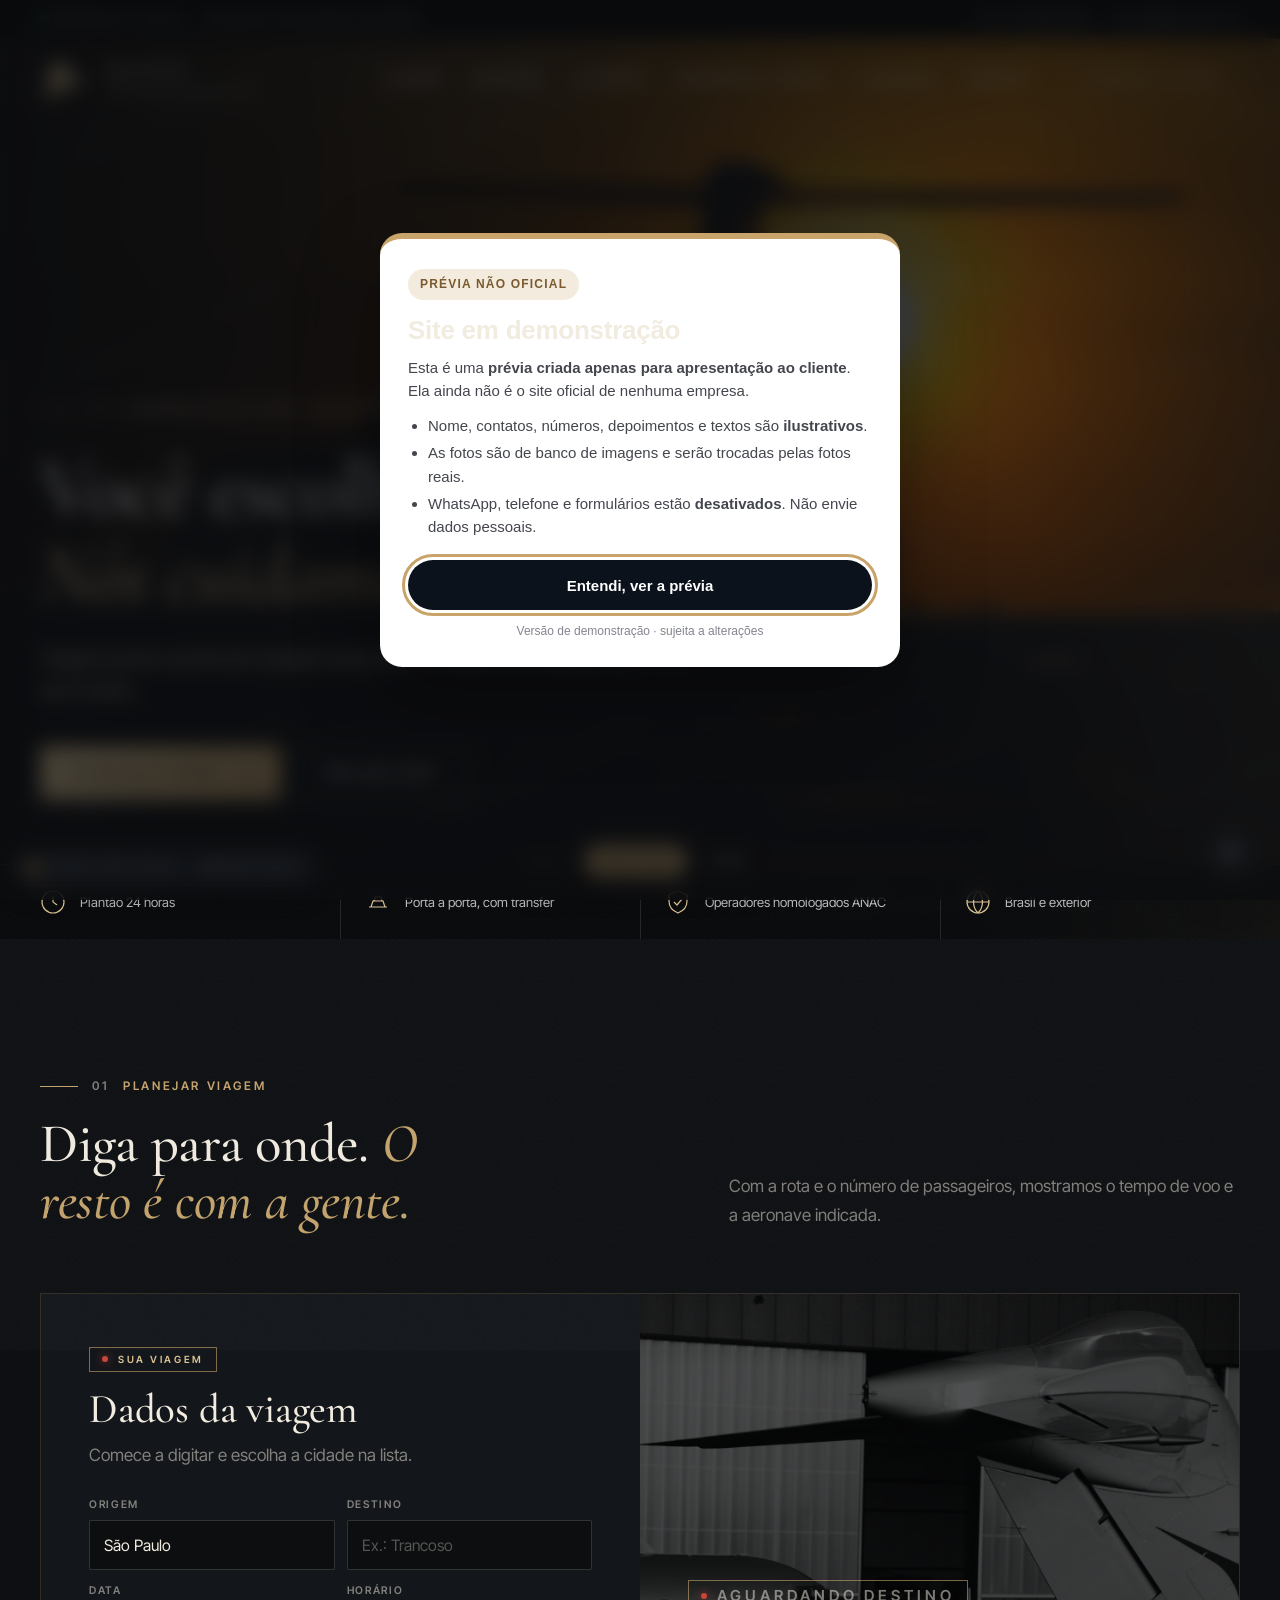
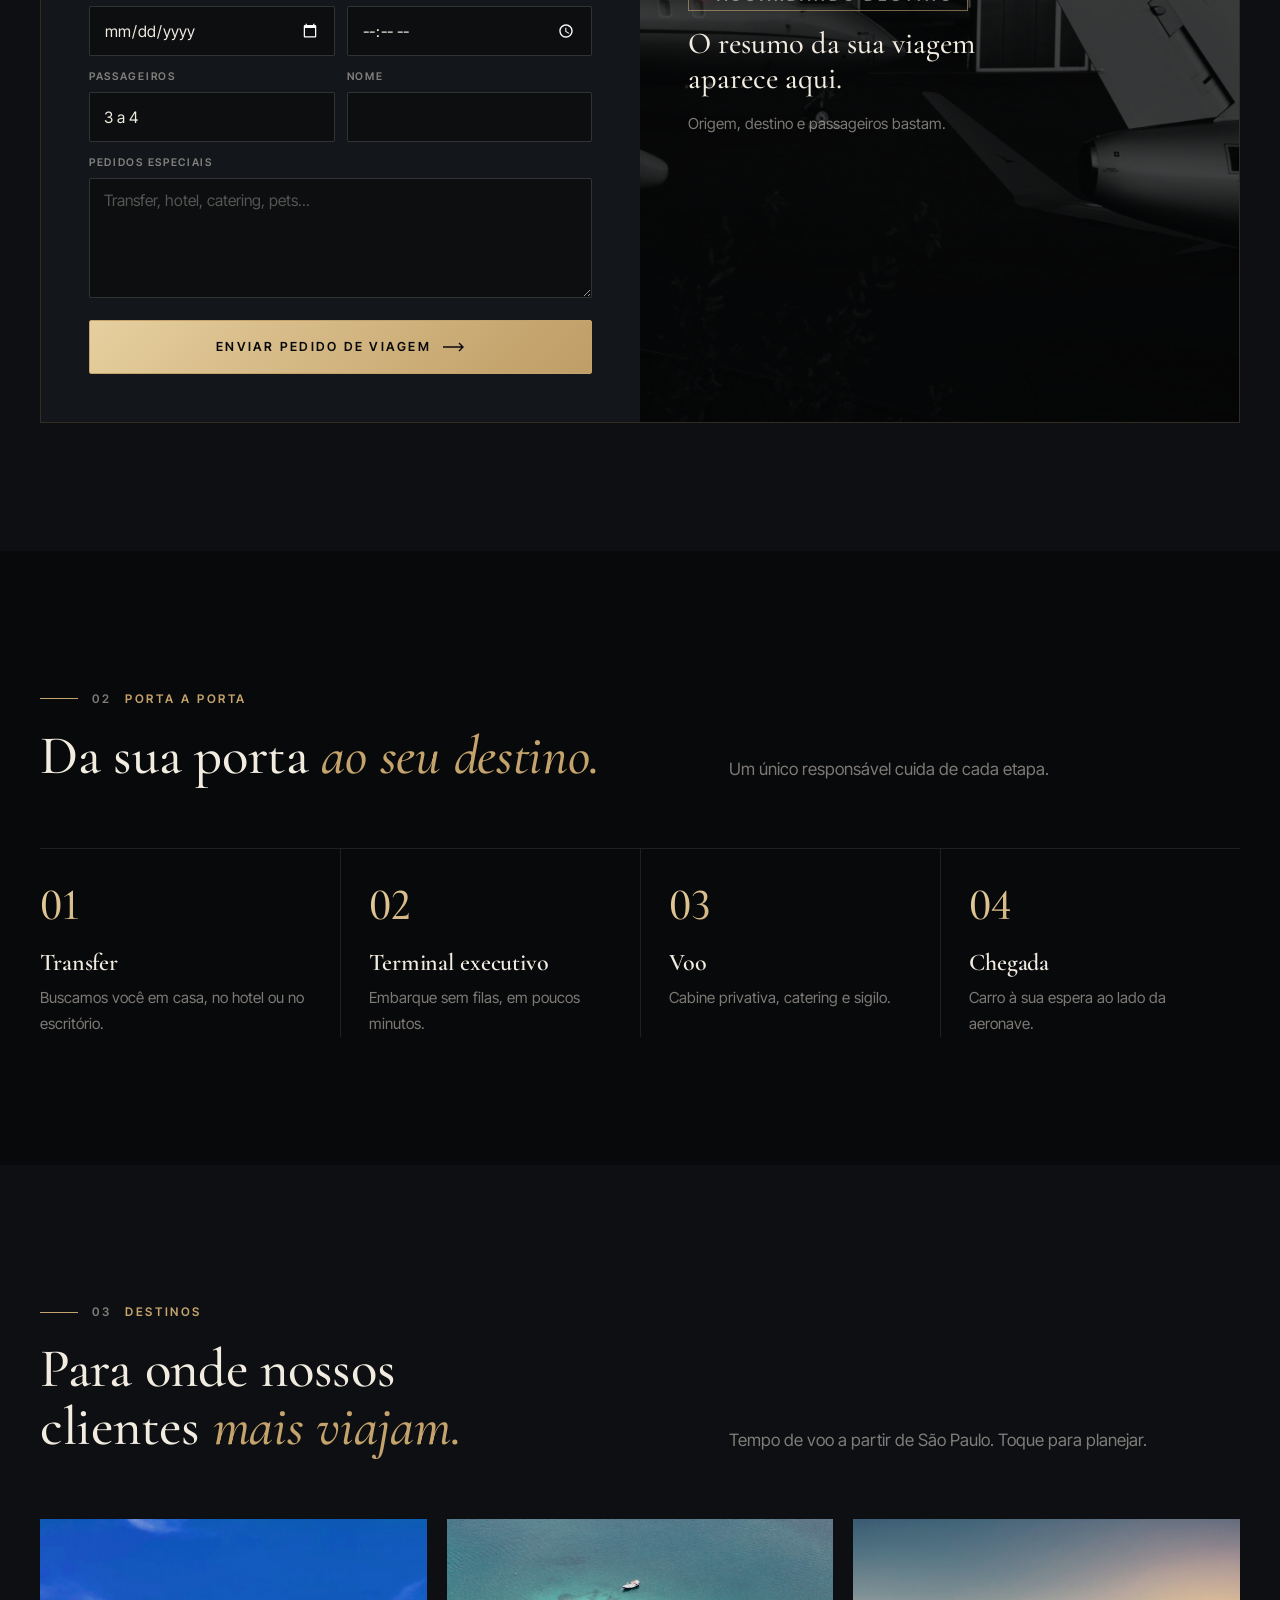
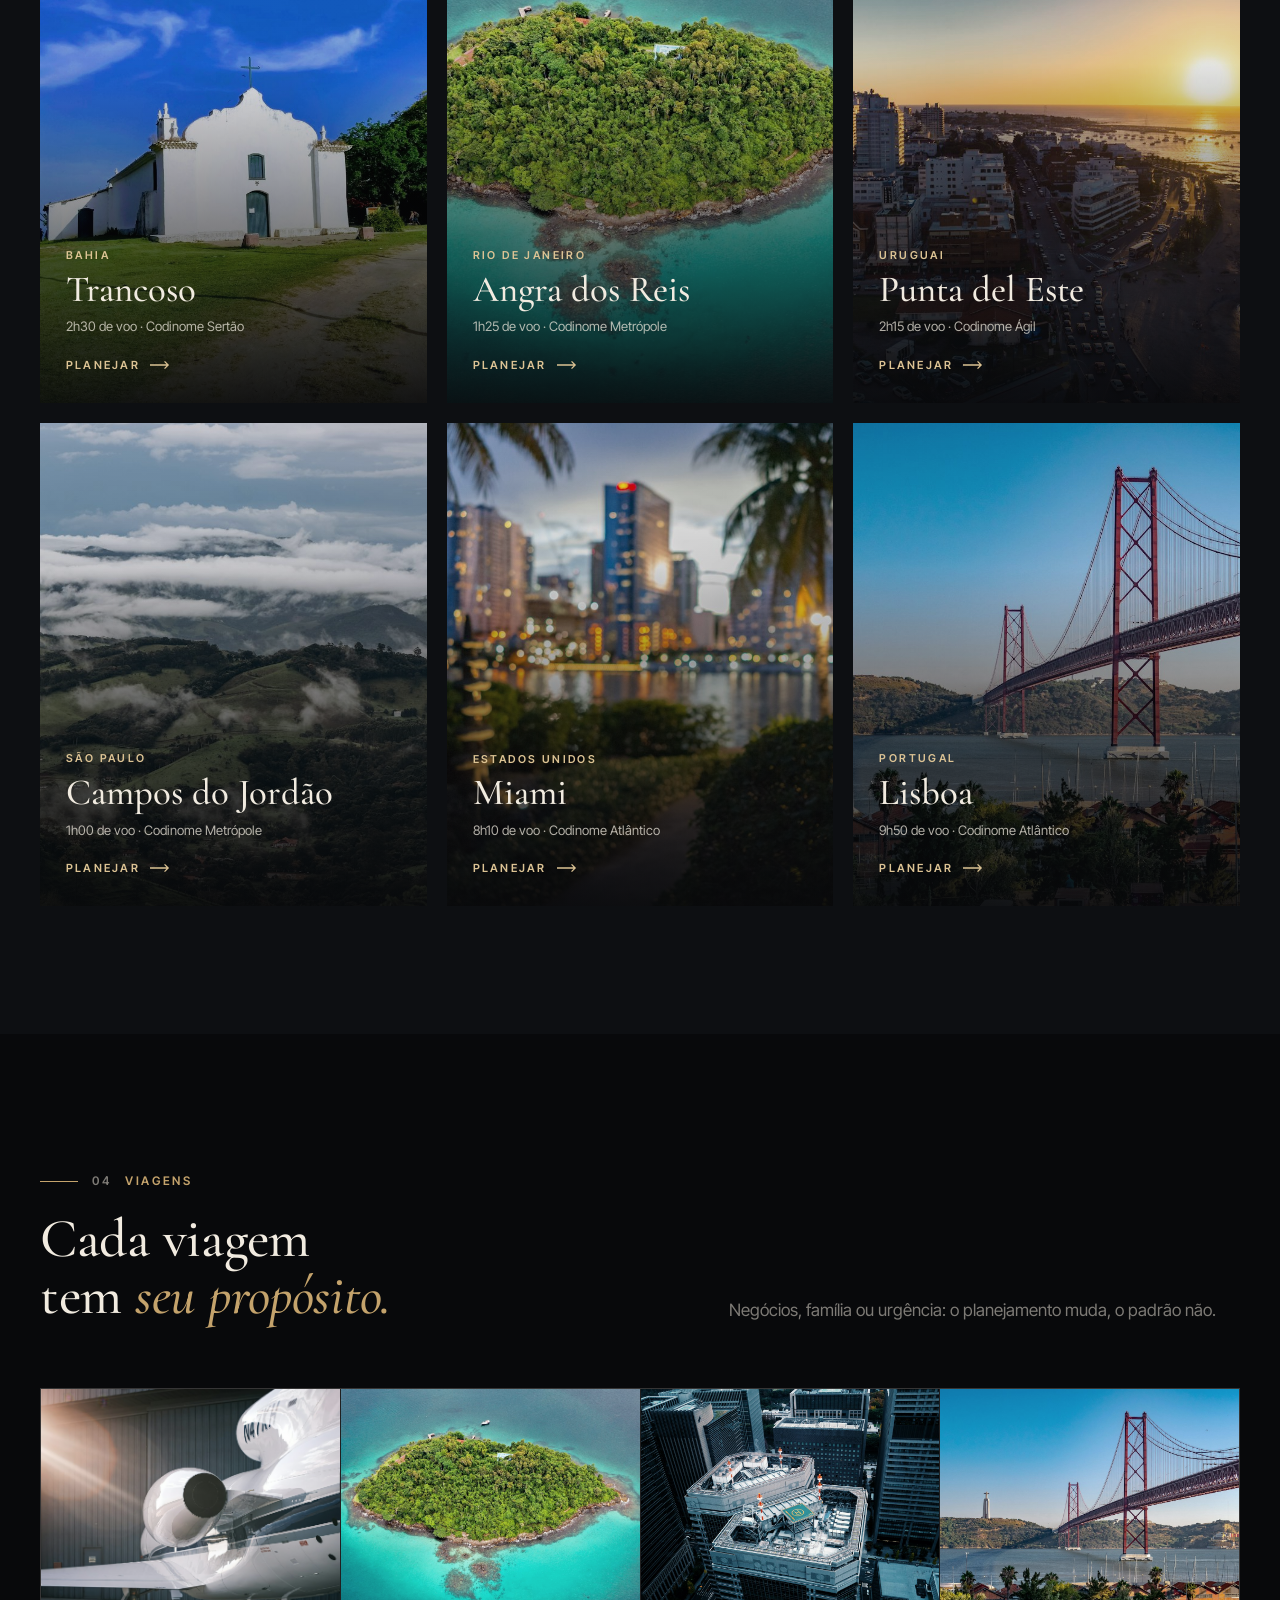
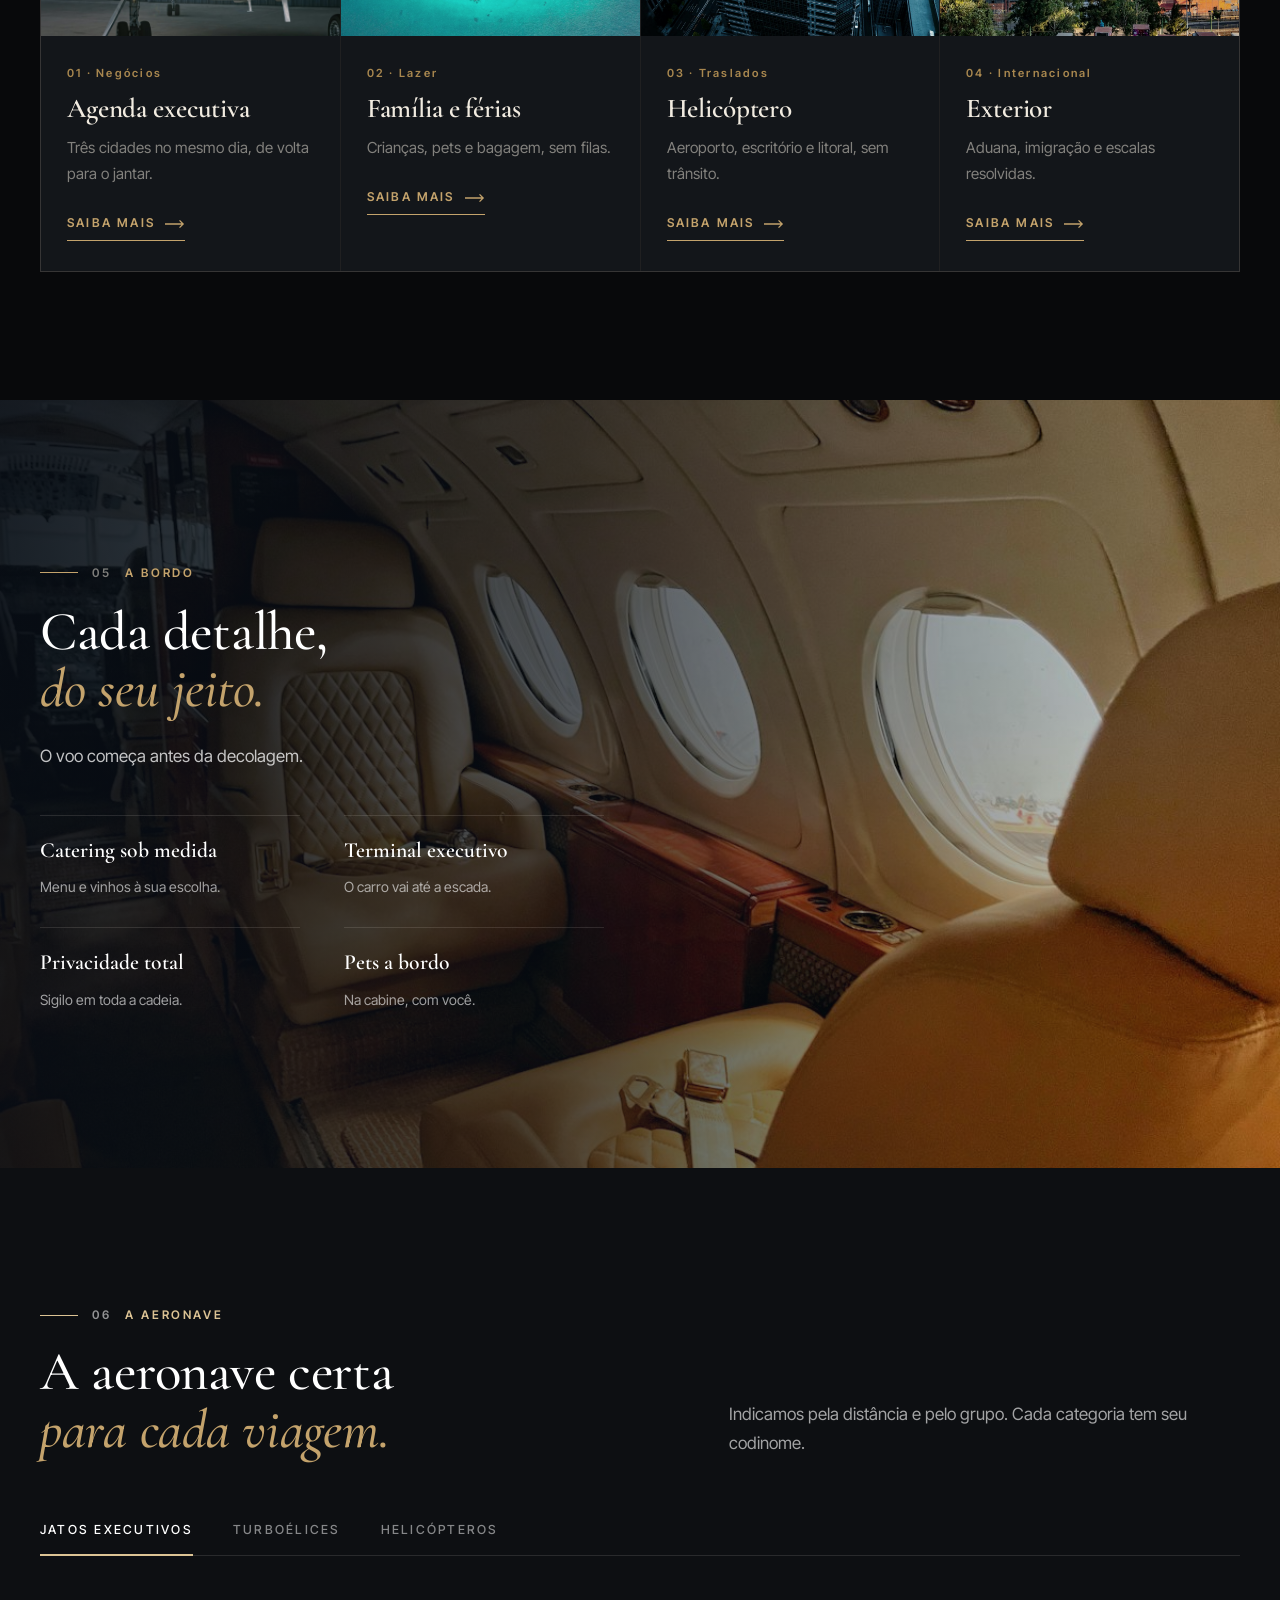
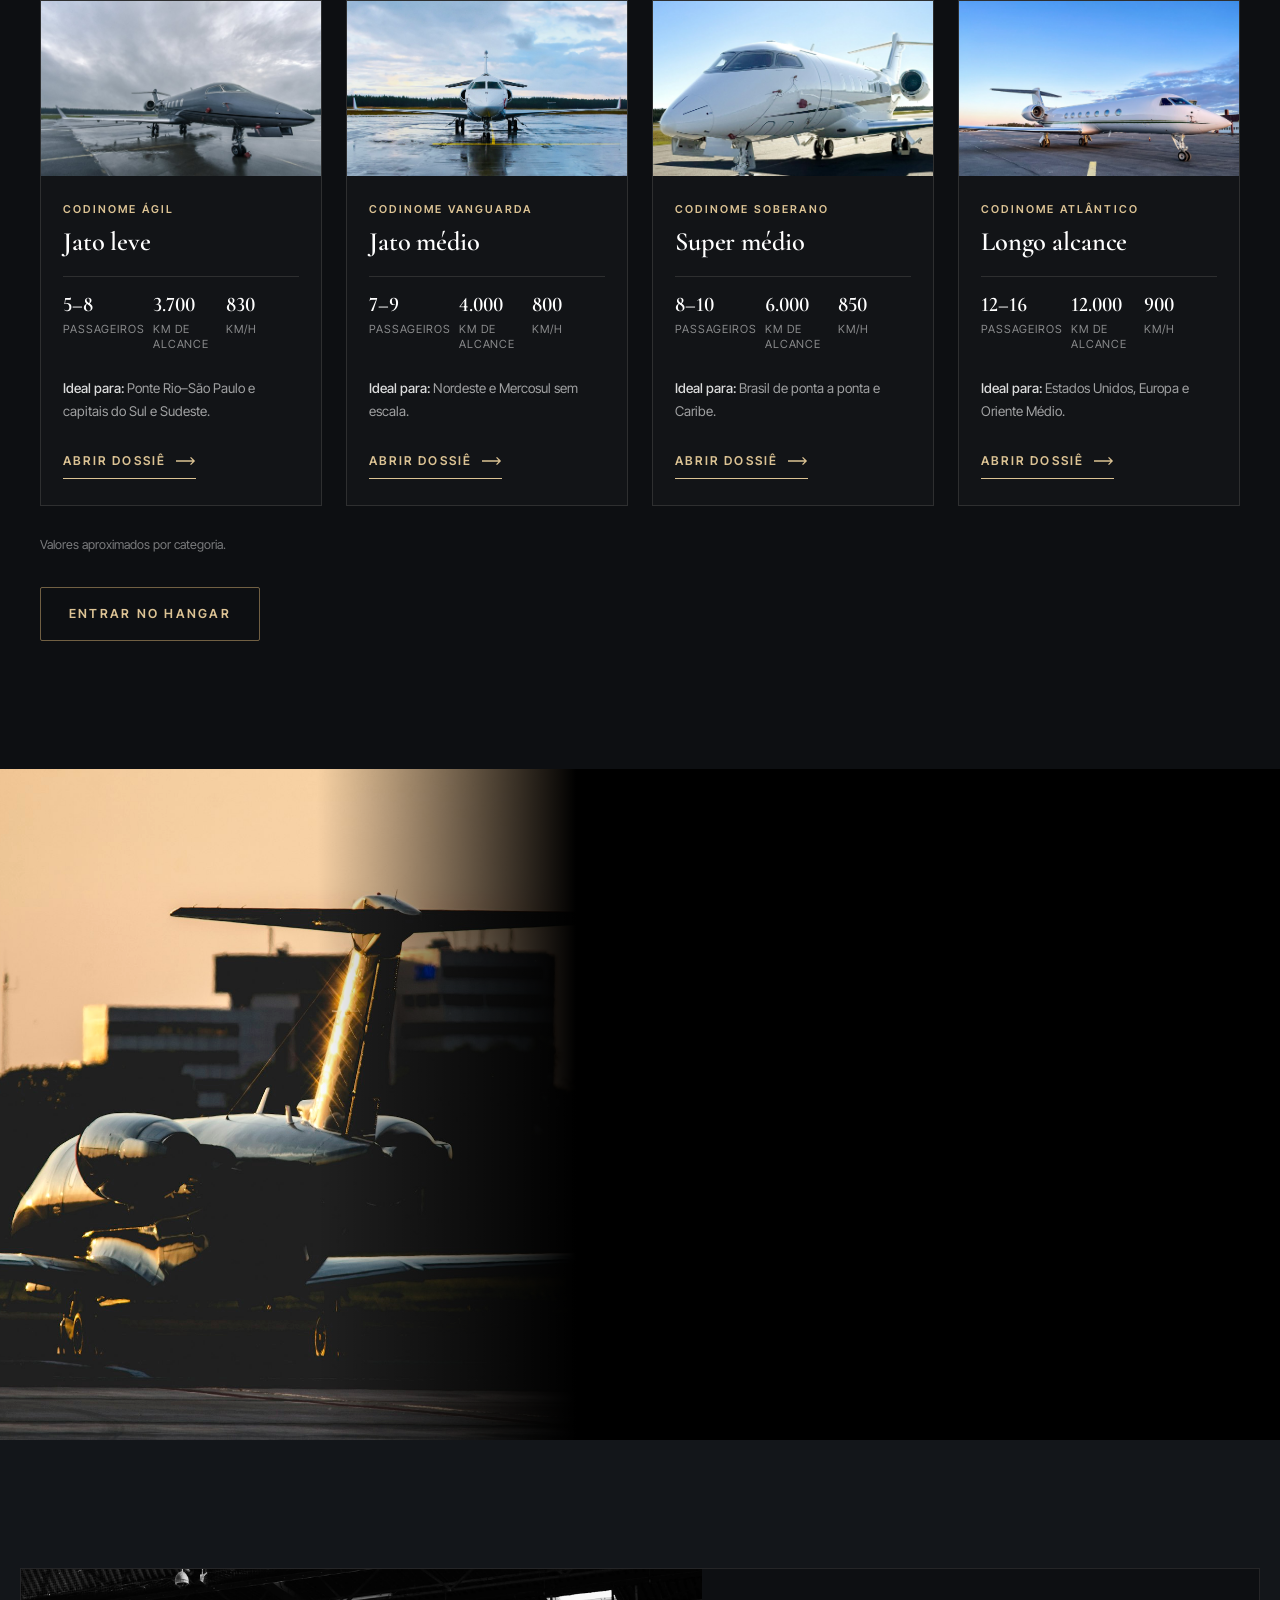
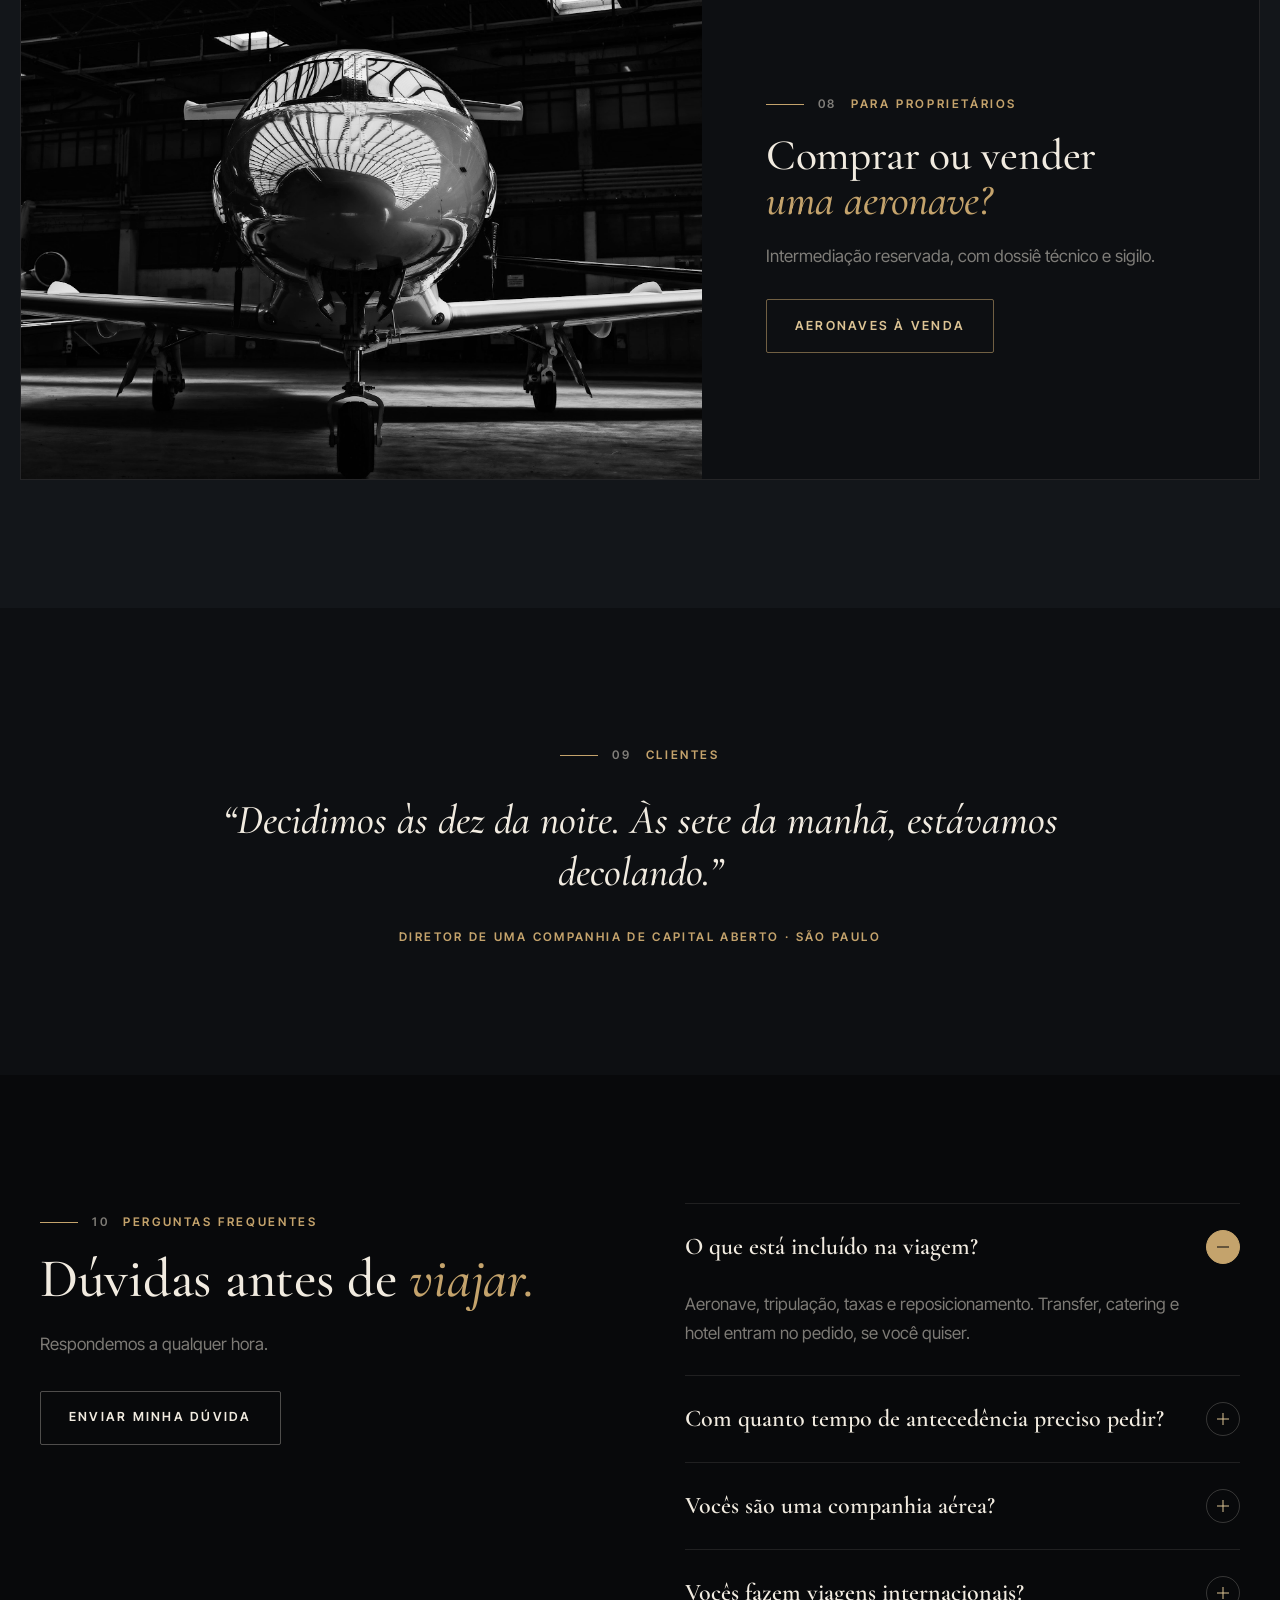
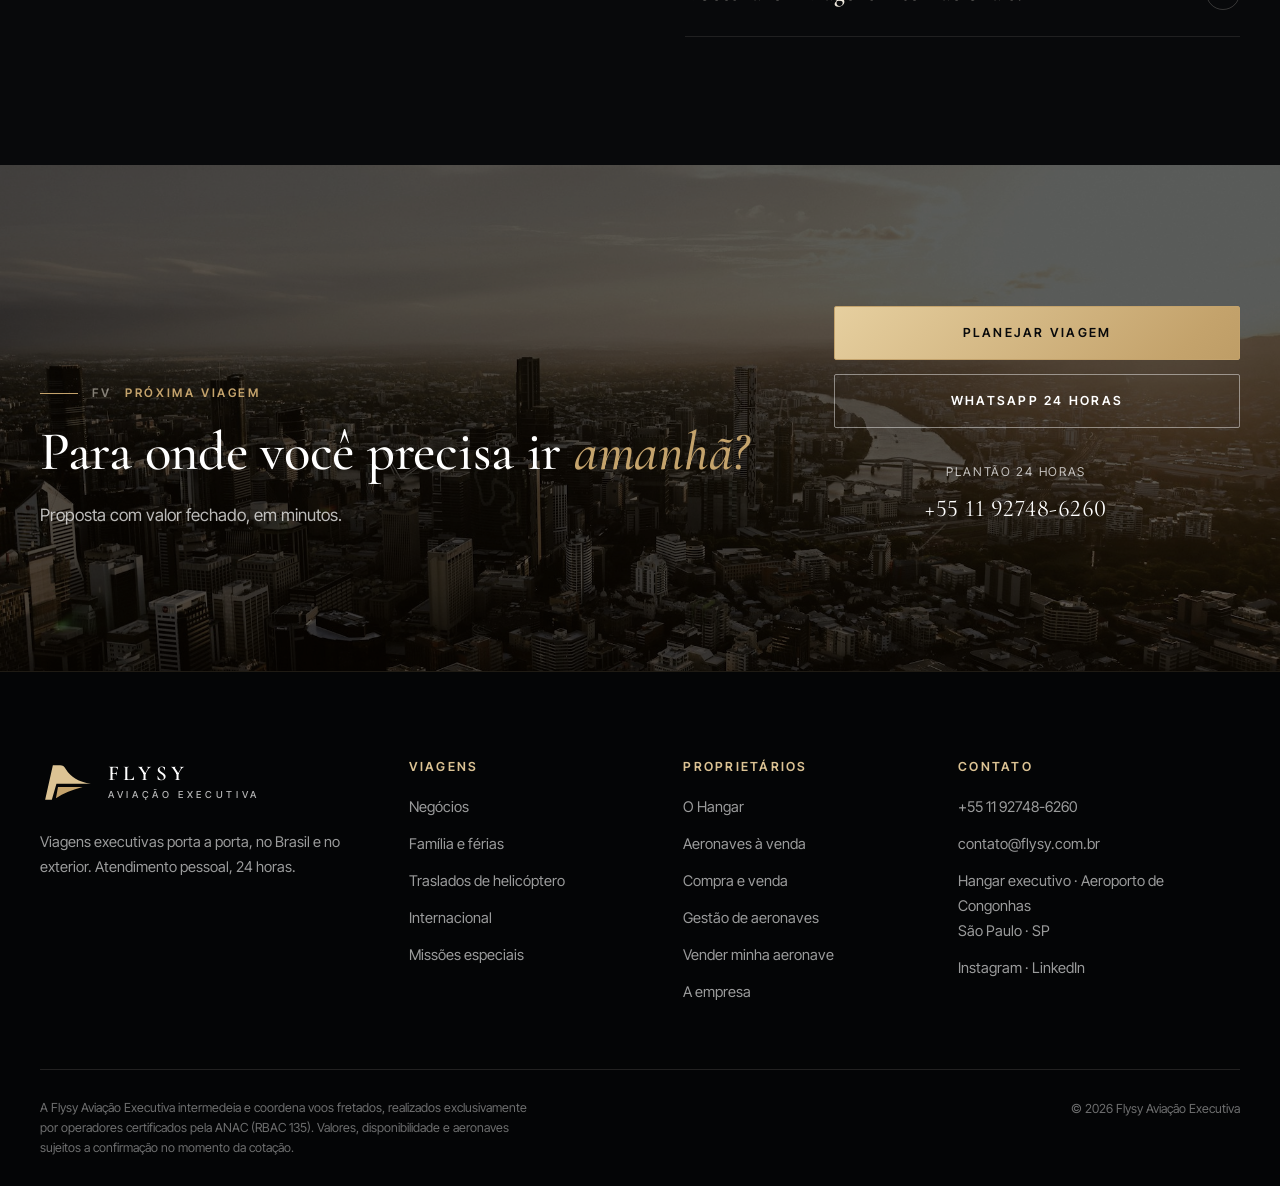
==== commit e93bba96: "Novo nome da empresa: Flysy Co-Authored-By: Claude Opus 5.5 <noreply@anthropic.com> Claude-Session: " ====
--- a/index.html
+++ b/index.html
@@ -3,11 +3,11 @@
 <head>
 <meta charset="utf-8">
 <meta name="viewport" content="width=device-width, initial-scale=1, viewport-fit=cover">
-<title>FlyVIP · Viagens em aviação executiva</title>
+<title>Flysy · Viagens em aviação executiva</title>
 <meta name="description" content="Viagens executivas porta a porta em jatos, turboélices e helicópteros, no Brasil e no exterior. Planejamento pessoal, 24 horas.">
 <meta name="robots" content="noindex, nofollow">
 <meta name="theme-color" content="#08090b">
-<script>document.documentElement.classList.add("js");try{var q=new URLSearchParams(location.search).get("tema");if(q)localStorage.setItem("flyvip-tema",q);if((q||localStorage.getItem("flyvip-tema"))==="azul")document.documentElement.dataset.tema="azul"}catch(e){}</script>
+<script>document.documentElement.classList.add("js");try{var q=new URLSearchParams(location.search).get("tema");if(q)localStorage.setItem("flysy-tema",q);if((q||localStorage.getItem("flysy-tema"))==="azul")document.documentElement.dataset.tema="azul"}catch(e){}</script>
 <link rel="preconnect" href="https://fonts.googleapis.com">
 <link rel="preconnect" href="https://fonts.gstatic.com" crossorigin>
 <link rel="stylesheet" href="https://fonts.googleapis.com/css2?family=Cormorant+Garamond:ital,wght@0,500;0,600;0,700;1,500&family=Inter+Tight:wght@400;500;600&family=Sora:wght@400;500;600;700&display=swap">
--- a/style.css
+++ b/style.css
@@ -916,37 +916,147 @@
   .brand__txt b { font-size: 1.15rem; }
 }
 
-/* ---------- marca FlyVIP: cauda + asa formando o F ---------- */
+/* ---------- marca Flysy: cauda + asa formando o F ---------- */
 .brand__mark { width: 54px; height: 44px; }
 .brand__mark .fin { fill: var(--brass-lt); }
 .brand__mark .wing { fill: var(--brass); }
 .topbar.is-fixed .brand__mark .wing, .foot .brand__mark .wing { fill: var(--brass); }
 .brand__txt b { letter-spacing: .2em; }
 
-/* ---------- paleta Atual (azul FlyVIP) ---------- */
+/* ---------- paleta Atual (azul Flysy): fundo branco, detalhes em azul ----------
+   Sem filtro azul nas fotos: as fotos levam só uma sombra neutra onde há texto por cima. */
 html[data-tema="azul"] {
-  --noir: #061230; --noir-1: #0a1a3d; --noir-2: #0f2350; --noir-3: #183068;
-  --ink: #061230; --navy: #0a1a3d;
-  --cream: #ffffff;
-  --brass: #2f86e8; --brass-dk: #1f6fd1; --brass-lt: #7cc0ff;
-  --gold-grad: linear-gradient(135deg, #2a7bdb 0%, #1f5fc8 55%, #1b3db8 100%);
-  --text-grad: linear-gradient(135deg, #bfe0ff 0%, #7cc0ff 50%, #4fa3ff 100%);
-  --acc-rgb: 79, 163, 255; --fg-rgb: 255, 255, 255; --bg-rgb: 6, 18, 48;
+  --noir: #ffffff; --noir-1: #f4f7fb; --noir-2: #ffffff; --noir-3: #e8eef6;
+  --ink: #0b1526; --navy: #0b1526;
+  --cream: #0b1526;
+  --brass: #1f6fd1; --brass-dk: #1857b0; --brass-lt: #1f6fd1;
+  --gold-grad: linear-gradient(135deg, #2f86e8 0%, #1f6fd1 55%, #1857b0 100%);
+  --text-grad: linear-gradient(135deg, #2f86e8 0%, #1f6fd1 60%, #1857b0 100%);
+  --acc-rgb: 31, 111, 209; --fg-rgb: 11, 21, 38; --bg-rgb: 255, 255, 255;
   --btn-fg: #ffffff;
+  --text: rgba(11, 21, 38, .78); --mute: rgba(11, 21, 38, .58);
+  --line: rgba(11, 21, 38, .1); --line-dk: rgba(11, 21, 38, .12);
   --serif: "Sora", "Helvetica Neue", Arial, sans-serif;
-}
+  color-scheme: light;
+}
+/* blocos com foto de fundo: sombra neutra (preta) e texto branco */
+html[data-tema="azul"] :is(.hero, .page-hero, .feature, .cta, .dest, .hg__stage, .brief__out) {
+  --cream: #ffffff; --fg-rgb: 255, 255, 255; --bg-rgb: 6, 8, 12;
+  --brass: #6fb4ff; --brass-lt: #8cc6ff; --acc-rgb: 120, 185, 255;
+  --text: rgba(255, 255, 255, .8); --mute: rgba(255, 255, 255, .68);
+  --line: rgba(255, 255, 255, .16); --line-dk: rgba(255, 255, 255, .16);
+  --text-grad: linear-gradient(135deg, #cfe6ff 0%, #8cc6ff 55%, #5aa8ff 100%);
+  color-scheme: dark;
+}
+html[data-tema="azul"] :is(.hero, .page-hero, .feature, .cta) .btn--line { --fg: #fff; --bd: rgba(255, 255, 255, .5); }
+html[data-tema="azul"] :is(.hero, .page-hero, .feature, .cta) .btn--line:hover { --bg: #fff; --fg: #0b1526; --bd: #fff; }
+
 html[data-tema="azul"] h1, html[data-tema="azul"] h2 { font-weight: 600; letter-spacing: -0.025em; }
 html[data-tema="azul"] h3 { font-weight: 600; letter-spacing: -0.01em; }
 html[data-tema="azul"] em, html[data-tema="azul"] h1 em, html[data-tema="azul"] h2 em { font-style: normal; }
 html[data-tema="azul"] h1 { font-size: clamp(2.6rem, 1.4rem + 4vw, 4.8rem); }
 html[data-tema="azul"] .hero__grid--solo h1 { font-size: clamp(2.6rem, 1.4rem + 4vw, 5rem); }
 html[data-tema="azul"] h2 { font-size: clamp(2rem, 1.4rem + 2vw, 3.1rem); }
+html[data-tema="azul"] h2 em, html[data-tema="azul"] h3 em { color: var(--brass); }
 html[data-tema="azul"] .brand__txt b { font-family: "Sora", sans-serif; font-weight: 700; letter-spacing: .14em; font-size: 1.2rem; }
 html[data-tema="azul"] .dest__b b, html[data-tema="azul"] .stats b, html[data-tema="azul"] .lot dd, html[data-tema="azul"] .hg__list button b, html[data-tema="azul"] .meter__t b { letter-spacing: -0.01em; }
 html[data-tema="azul"] .hg__list button b { font-size: 1.05rem; }
 html[data-tema="azul"] .steps li::before { font-weight: 600; }
-html[data-tema="azul"] body::after { opacity: .03; }
-html[data-tema="azul"] .cta > img { filter: saturate(.9); }
+html[data-tema="azul"] body::after { display: none; }
+
+/* cabeçalho e rodapé claros */
+html[data-tema="azul"] .util { background: #f4f7fb; color: rgba(11, 21, 38, .6); border-bottom: 1px solid var(--line); }
+html[data-tema="azul"] .util a:hover { color: var(--brass); }
+html[data-tema="azul"] .topbar:not(.is-fixed) { --brass-lt: #8cc6ff; --acc-rgb: 140, 198, 255; }
+html[data-tema="azul"] .topbar:not(.is-fixed) .brand__mark .fin { fill: #ffffff; }
+html[data-tema="azul"] .topbar:not(.is-fixed) .brand__mark .wing { fill: #8cc6ff; }
+/* páginas que abrem sem foto (O Hangar): cabeçalho escuro sobre o branco */
+html[data-tema="azul"] body:has(.hangar) .topbar:not(.is-fixed) { color: #0b1526; --brass-lt: #1f6fd1; --acc-rgb: 31, 111, 209; }
+html[data-tema="azul"] body:has(.hangar) .topbar:not(.is-fixed) .brand__mark .fin { fill: #0b1526; }
+html[data-tema="azul"] body:has(.hangar) .topbar:not(.is-fixed) .brand__mark .wing { fill: #1f6fd1; }
+html[data-tema="azul"] body:has(.hangar) .topbar:not(.is-fixed) .menu { color: #0b1526; }
+html[data-tema="azul"] .topbar.is-fixed { background: rgba(255, 255, 255, .96); box-shadow: 0 1px 0 var(--line), 0 10px 30px -20px rgba(11, 21, 38, .25); }
+html[data-tema="azul"] .topbar.is-fixed .brand__mark .fin, html[data-tema="azul"] .foot .brand__mark .fin { fill: #0b1526; }
+html[data-tema="azul"] .topbar.is-fixed .brand__mark .wing, html[data-tema="azul"] .foot .brand__mark .wing { fill: #1f6fd1; }
+html[data-tema="azul"] .topbar__cta.btn:hover { color: #fff !important; }
+html[data-tema="azul"] .foot { background: #f4f7fb; color: rgba(11, 21, 38, .66); border-top: 1px solid var(--line); }
+html[data-tema="azul"] .foot .brand, html[data-tema="azul"] .foot a:hover { color: #0b1526; }
+html[data-tema="azul"] .foot__bottom { color: rgba(11, 21, 38, .5); }
+html[data-tema="azul"] .bars { display: none; }
+@media (max-width: 1020px) {
+  html[data-tema="azul"] .nav { background: #ffffff; color: #0b1526; }
+  html[data-tema="azul"].menu-open .topbar { color: #0b1526; }
+  html[data-tema="azul"].menu-open .topbar .brand__mark .fin { fill: #0b1526; }
+  html[data-tema="azul"].menu-open .topbar .brand__mark .wing { fill: #1f6fd1; }
+}
+
+/* seções que no tema escuro eram faixas pretas: viram branco / cinza-claro */
+html[data-tema="azul"] .section--dark, html[data-tema="azul"] .section--ink { background: #f4f7fb; color: var(--text); }
+html[data-tema="azul"] :is(.section--dark, .section--ink) :is(h2, h3) { color: #0b1526; }
+html[data-tema="azul"] :is(.section--dark, .section--ink) :is(.head p, .steps p, .disclaimer) { color: var(--mute); }
+html[data-tema="azul"] :is(.section--dark, .section--ink) .label b { color: var(--mute); }
+html[data-tema="azul"] .ac { background: #fff; border-color: var(--line); }
+html[data-tema="azul"] .ac:hover { border-color: rgba(31, 111, 209, .45); background: #fff; box-shadow: 0 24px 50px -30px rgba(11, 21, 38, .35); }
+html[data-tema="azul"] .ac h3, html[data-tema="azul"] .specs li b { color: #0b1526; }
+html[data-tema="azul"] .ac__models, html[data-tema="azul"] .ac__ideal, html[data-tema="azul"] .specs li, html[data-tema="azul"] .fleet-note { color: var(--mute); }
+html[data-tema="azul"] .ac__ideal b { color: #0b1526; }
+html[data-tema="azul"] .mission, html[data-tema="azul"] .pillar { background: #fff; }
+html[data-tema="azul"] .mission:hover { background: #f4f7fb; }
+html[data-tema="azul"] .mission h3, html[data-tema="azul"] .pillar h3 { color: #0b1526; }
+html[data-tema="azul"] .mission p, html[data-tema="azul"] .pillar p { color: var(--mute); }
+html[data-tema="azul"] .leg__route { color: #0b1526; }
+html[data-tema="azul"] .leg small { color: var(--mute); }
+html[data-tema="azul"] .leg span { color: var(--text); }
+html[data-tema="azul"] .tabs button { color: var(--mute); }
+html[data-tema="azul"] .tabs button[aria-selected="true"] { color: #0b1526; }
+html[data-tema="azul"] .lot { box-shadow: 0 1px 0 var(--line); }
+html[data-tema="azul"] .lot:hover { box-shadow: 0 30px 60px -34px rgba(11, 21, 38, .4), 0 0 0 1px rgba(31, 111, 209, .35); }
+html[data-tema="azul"] .lot__tag { background: rgba(255, 255, 255, .94); color: #0b1526; border-color: transparent; }
+html[data-tema="azul"] .lot__tag--gold { background: #1f6fd1; color: #fff; }
+html[data-tema="azul"] .svc { background: #fff; }
+html[data-tema="azul"] .services { background: var(--line); }
+html[data-tema="azul"] .split__media img, html[data-tema="azul"] .detail__media img, html[data-tema="azul"] .svc__img img, html[data-tema="azul"] .dest img { filter: none; }
+html[data-tema="azul"] .banner img { filter: none; }
+html[data-tema="azul"] .wa { background: #1f6fd1; color: #fff; }
+
+/* formulários claros */
+html[data-tema="azul"] .field input, html[data-tema="azul"] .field select, html[data-tema="azul"] .field textarea { background: #fff; border-color: rgba(11, 21, 38, .18); color: #0b1526; color-scheme: light; }
+html[data-tema="azul"] .field input:focus, html[data-tema="azul"] .field select:focus, html[data-tema="azul"] .field textarea:focus { border-color: #1f6fd1; box-shadow: 0 0 0 3px rgba(31, 111, 209, .15); }
+html[data-tema="azul"] .field select option { background: #fff; color: #0b1526; }
+html[data-tema="azul"] .form-card, html[data-tema="azul"] .brief__form { background: #fff; box-shadow: 0 30px 60px -40px rgba(11, 21, 38, .35); }
+html[data-tema="azul"] .seg input:checked + span { color: #fff; }
+html[data-tema="azul"] .quote { background: rgba(255, 255, 255, .97); border-color: transparent; --cream: #0b1526; --fg-rgb: 11, 21, 38; --text: rgba(11, 21, 38, .78); --mute: rgba(11, 21, 38, .58); color: var(--text); }
+
+/* O Hangar claro: lista e ficha técnica em branco; só a foto da aeronave tem sombra */
+html[data-tema="azul"] .hangar { background: linear-gradient(180deg, #f4f7fb 0%, #ffffff 70%); }
+html[data-tema="azul"] .hangar::before { opacity: .7; }
+html[data-tema="azul"] .hg { background: #fff; border-color: var(--line); box-shadow: 0 40px 80px -50px rgba(11, 21, 38, .35); }
+html[data-tema="azul"] .hg__list, html[data-tema="azul"] .hg__spec { border-color: var(--line); }
+html[data-tema="azul"] .hg__list button[aria-selected="true"] { background: linear-gradient(90deg, rgba(31, 111, 209, .1), rgba(31, 111, 209, 0)); }
+html[data-tema="azul"] .hg__list button i { color: rgba(31, 111, 209, .75); }
+html[data-tema="azul"] .meter__bar::after { background: repeating-linear-gradient(90deg, transparent 0 calc(10% - 1px), #fff calc(10% - 1px) 10%); }
+html[data-tema="azul"] .hg__stage::before { background: radial-gradient(80% 80% at 50% 45%, rgba(6, 8, 12, 0) 45%, rgba(6, 8, 12, .45) 100%), linear-gradient(0deg, rgba(6, 8, 12, .85) 0%, rgba(6, 8, 12, .4) 34%, rgba(6, 8, 12, 0) 62%); }
+html[data-tema="azul"] .brief { border-color: var(--line); }
+
+/* sombra neutra, mais leve, nas fotos de topo e chamadas */
+html[data-tema="azul"] .hero::before { background:
+  linear-gradient(90deg, rgba(6, 8, 12, .78) 0%, rgba(6, 8, 12, .42) 45%, rgba(6, 8, 12, 0) 78%),
+  linear-gradient(0deg, rgba(6, 8, 12, .7) 0%, rgba(6, 8, 12, 0) 40%); }
+html[data-tema="azul"] .hero::after { display: none; }
+html[data-tema="azul"] .hero__foot { background: rgba(255, 255, 255, .1); border-top-color: rgba(255, 255, 255, .2); }
+html[data-tema="azul"] .page-hero::before { background: linear-gradient(90deg, rgba(6, 8, 12, .8) 0%, rgba(6, 8, 12, .42) 60%, rgba(6, 8, 12, .1) 100%), linear-gradient(0deg, rgba(6, 8, 12, .55) 0%, rgba(6, 8, 12, 0) 45%); }
+html[data-tema="azul"] .dest::before { background: linear-gradient(180deg, rgba(6, 8, 12, 0) 38%, rgba(6, 8, 12, .82) 100%); }
+html[data-tema="azul"] .cta { background: #000; }
+html[data-tema="azul"] .cta > img { opacity: .5; filter: none; }
+html[data-tema="azul"] .agent { background: #fff; }
+html[data-tema="azul"] .agent__img::after { background: linear-gradient(90deg, rgba(255, 255, 255, 0) 60%, #fff 100%); }
+html[data-tema="azul"] .agent__b h2 em { background: none; color: var(--brass); }
+@media (max-width: 1020px) { html[data-tema="azul"] .agent__img::after { background: linear-gradient(180deg, rgba(255, 255, 255, 0) 60%, #fff 100%); } }
+@media (max-width: 1020px) {
+  html[data-tema="azul"] .hero::before { background: linear-gradient(180deg, rgba(6, 8, 12, .6) 0%, rgba(6, 8, 12, .35) 40%, rgba(6, 8, 12, .8) 100%); }
+  html[data-tema="azul"] .page-hero::before { background: linear-gradient(180deg, rgba(6, 8, 12, .6) 0%, rgba(6, 8, 12, .35) 45%, rgba(6, 8, 12, .75) 100%); }
+  html[data-tema="azul"] .hero__foot { background: rgba(6, 8, 12, .5); }
+}
 
 /* seletor de paleta (só para o cliente escolher) */
 .tema { position: fixed; z-index: 45; left: 50%; bottom: calc(18px + env(safe-area-inset-bottom, 0px)); transform: translateX(-50%); display: flex; gap: 4px; padding: 4px; border-radius: 999px; background: rgba(var(--bg-rgb), .88); border: 1px solid rgba(var(--acc-rgb), .45); -webkit-backdrop-filter: blur(10px); backdrop-filter: blur(10px); box-shadow: 0 10px 30px -10px rgba(0,0,0,.6); }
